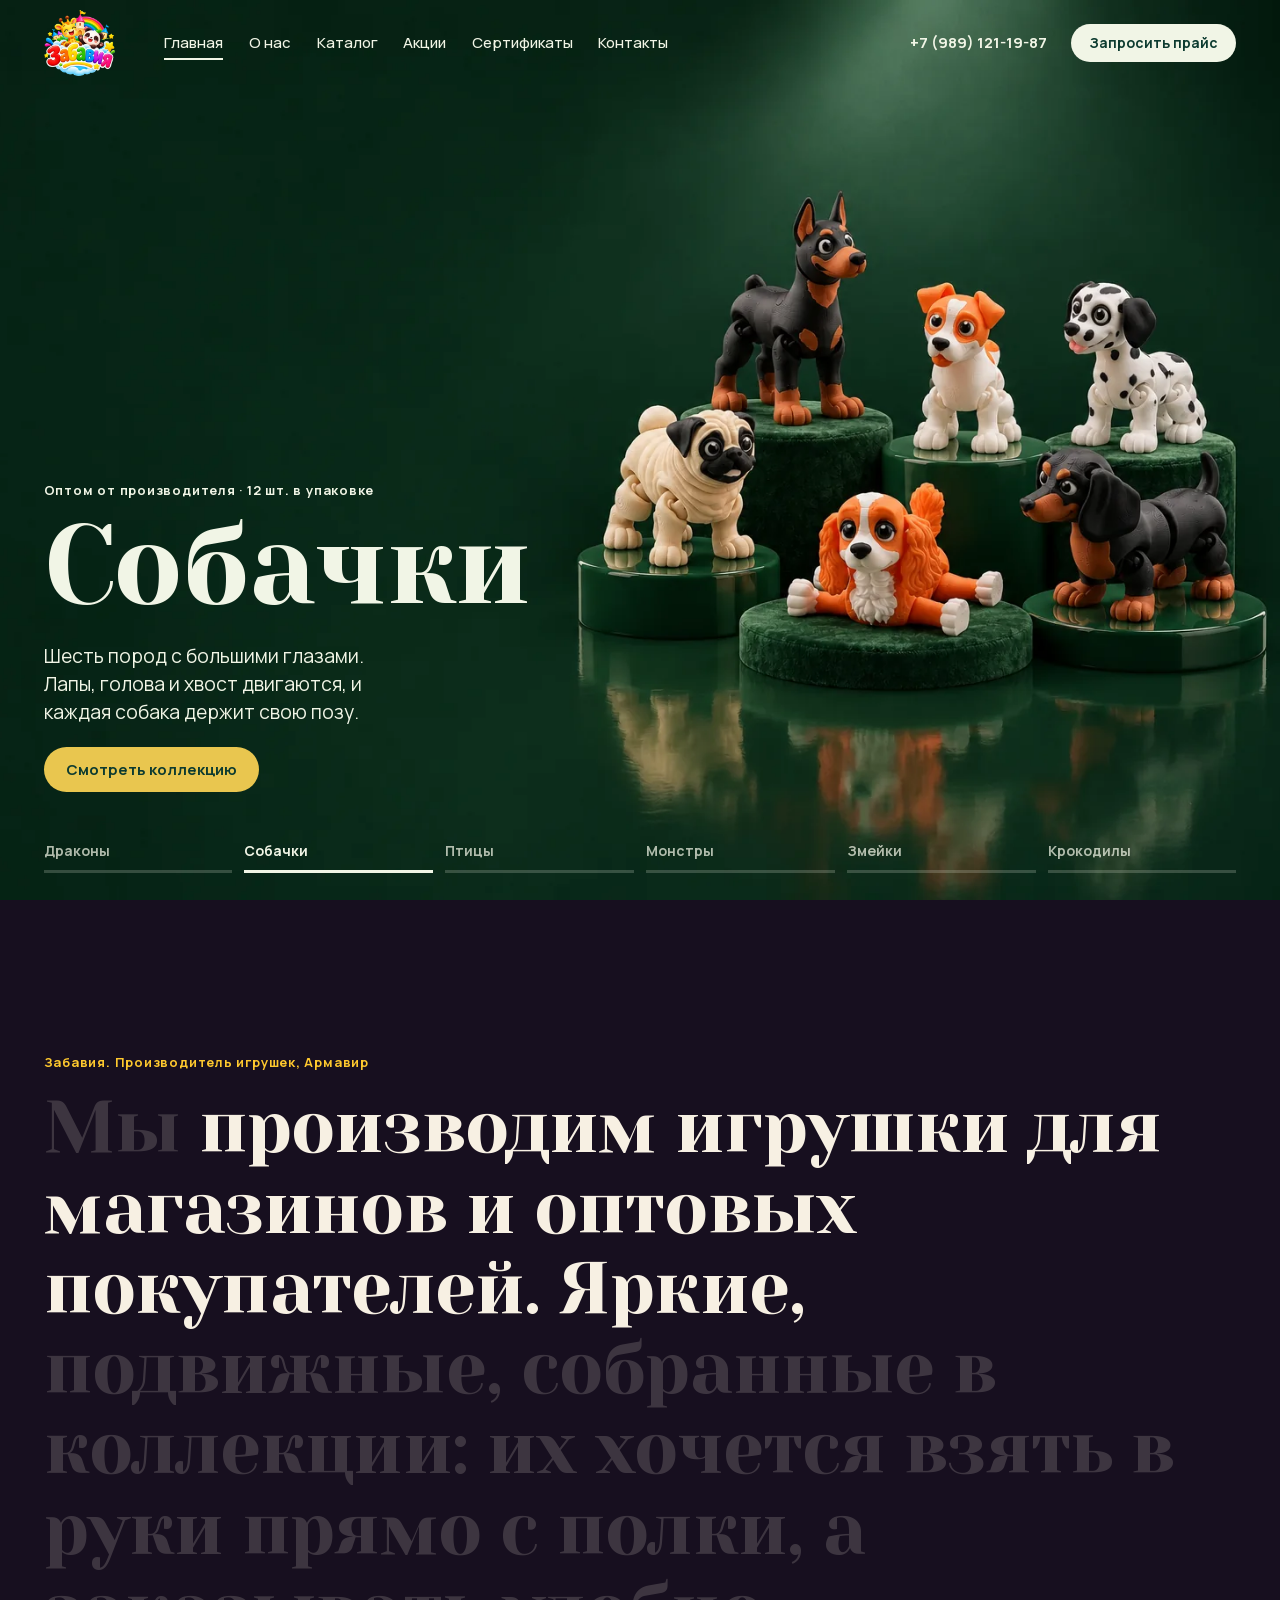
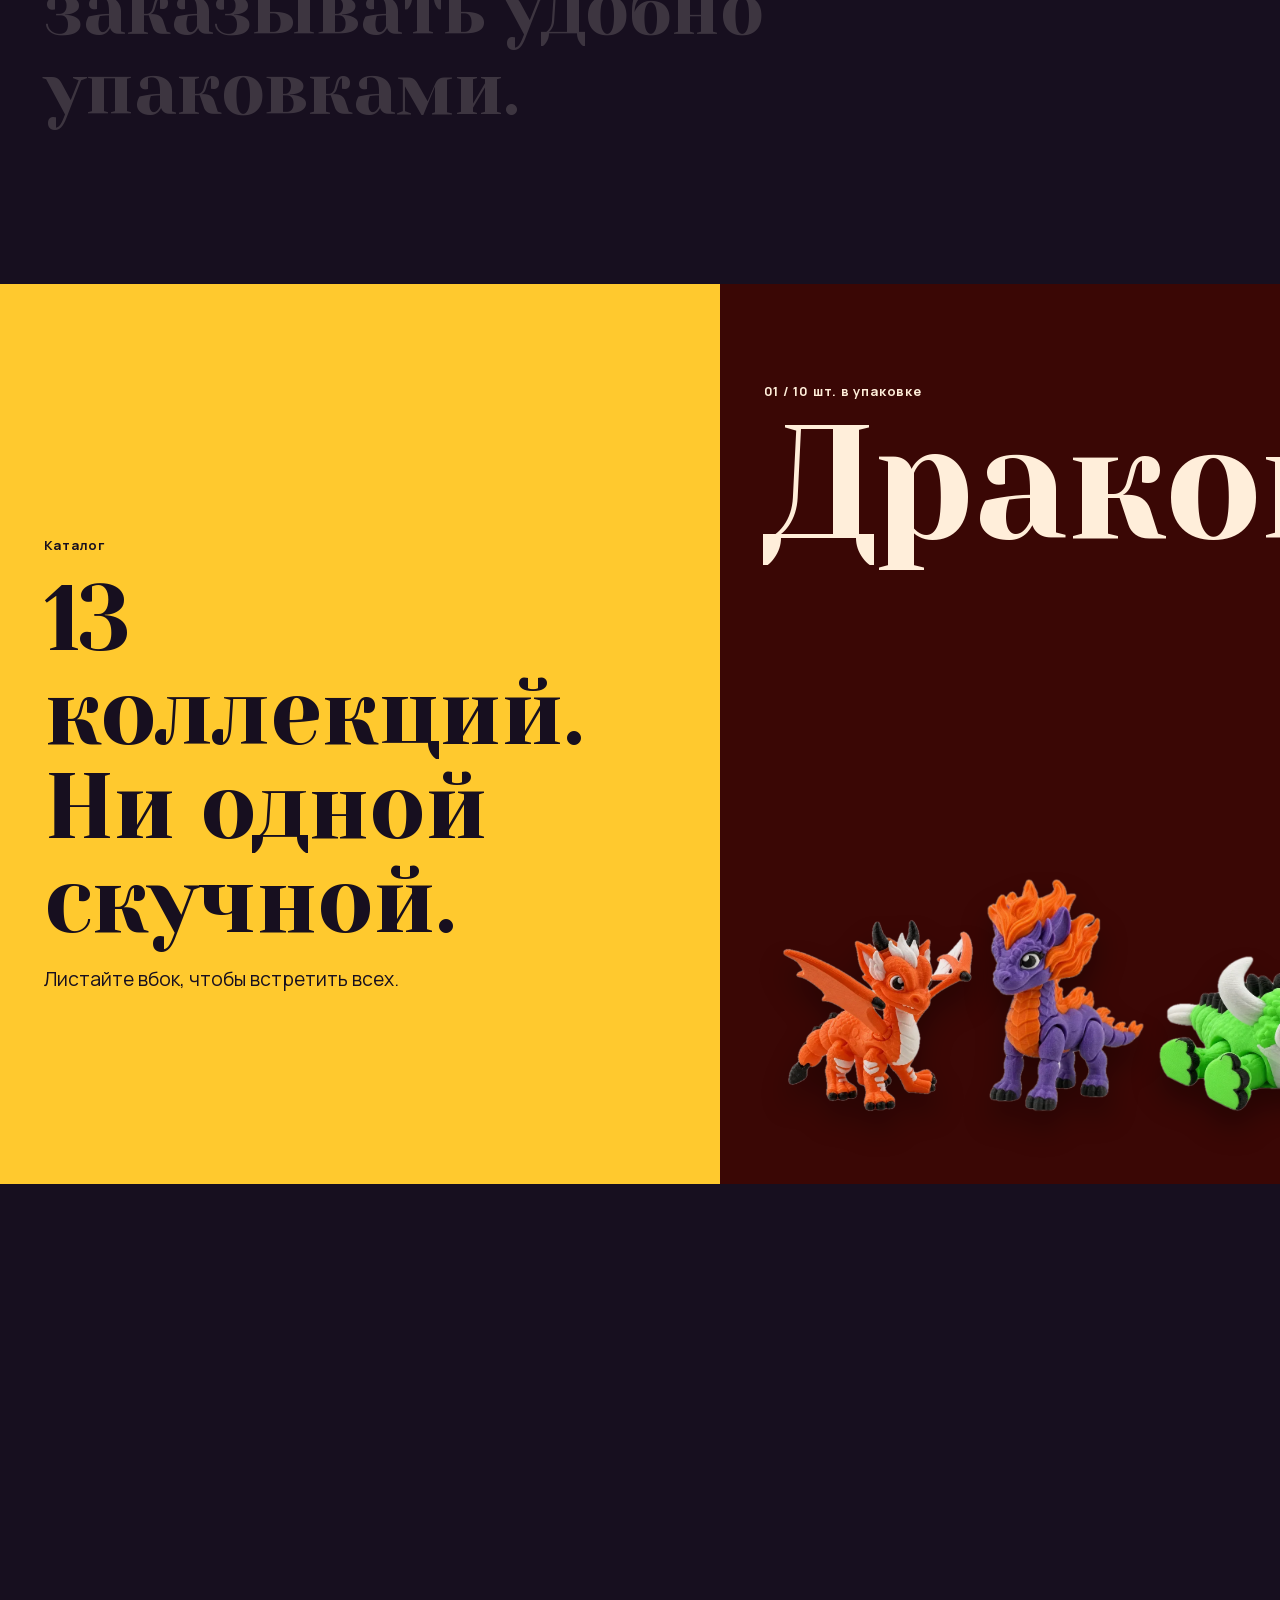
==== index.html @ e10f5673 "Метка версии только у стилей и скриптов, картинки по постоянным адресам Co-Authored-By: Claude Opus " ====
<!DOCTYPE html>
<html lang="ru">
<head>
<meta charset="utf-8">
<meta name="viewport" content="width=device-width,initial-scale=1">
<meta name="robots" content="noindex,nofollow">
<title>Забавия: подвижные игрушки оптом от производителя</title>
<meta name="description" content="Подвижные игрушки оптом от производителя: драконы, собачки, динозавры, насекомые, ящерицы, животные леса и саванны. Армавир.">
<link rel="icon" href="assets/img/logo-s.webp?v=2611081247" type="image/webp">
<link rel="stylesheet" href="assets/fonts/fonts.css?v=2611081247">
<link rel="stylesheet" href="assets/site.css?v=2611081247">
</head>
<body class="is-home">
<header class="top" id="top"><div class="wrap top-in"><a class="brand" href="index.html" aria-label="Забавия, на главную"><img src="assets/img/logo-s.webp?v=2611081247" alt="Забавия" width="120" height="104"></a>
<nav class="nav" aria-label="Основное меню"><a href="index.html" aria-current="page">Главная</a><a href="o-nas.html">О нас</a><a href="katalog.html">Каталог</a><a href="akcii.html">Акции</a><a href="sertifikaty.html">Сертификаты</a><a href="kontakty.html">Контакты</a></nav>
<a class="tel" href="tel:+79891211987">+7 (989) 121-19-87</a><a class="pill" href="kontakty.html">Запросить прайс</a>
<button class="burger" id="burger" aria-label="Открыть меню" aria-expanded="false"><i></i><i></i></button></div></header>
<div class="menu" id="menu"><nav aria-label="Меню для телефона"><a href="index.html" aria-current="page">Главная</a><a href="o-nas.html">О нас</a><a href="katalog.html">Каталог</a><a href="akcii.html">Акции</a><a href="sertifikaty.html">Сертификаты</a><a href="kontakty.html">Контакты</a></nav><a class="tel2" href="tel:+79891211987">+7 (989) 121-19-87</a></div>
<main><section class="hero" id="hero" aria-label="Коллекции"><article class="slide on" data-i="0" data-fg="#ffeeda" data-bg="#3a0705" style="--bg:#3a0705;--fg:#ffeeda;--ac:#ff9a4d">
<picture><source media="(max-width:760px),(max-aspect-ratio:1/1)" srcset="assets/img/scenes/dragons-t.webp?v=2611081247"><img src="assets/img/scenes/dragons-w.webp?v=2611081247" alt="Коллекция Драконы" fetchpriority="high"></picture>
<div class="slide-tx"><p class="kick">Оптом от производителя · 10 шт. в упаковке</p><h1 class="d ttl"><span>Драконы</span></h1><p class="lead">Крылатые герои с подвижными лапами, шеей и хвостом. Пять характеров в одной коллекции.</p><a class="pill solid" href="katalog.html#dragons">Смотреть коллекцию</a></div></article><article class="slide" data-i="1" data-fg="#f1f5e6" data-bg="#0d3b30" style="--bg:#0d3b30;--fg:#f1f5e6;--ac:#e9c64f">
<picture><source media="(max-width:760px),(max-aspect-ratio:1/1)" data-srcset="assets/img/scenes/dogs-t.webp?v=2611081247"><img data-src="assets/img/scenes/dogs-w.webp?v=2611081247" alt="Коллекция Собачки"></picture>
<div class="slide-tx"><p class="kick">Оптом от производителя · 12 шт. в упаковке</p><h2 class="d ttl"><span>Собачки</span></h2><p class="lead">Шесть пород с большими глазами. Лапы, голова и хвост двигаются, и каждая собака держит свою позу.</p><a class="pill solid" href="katalog.html#dogs">Смотреть коллекцию</a></div></article><article class="slide" data-i="2" data-fg="#2b1410" data-bg="#efb6b4" style="--bg:#efb6b4;--fg:#2b1410;--ac:#8f2c1c">
<picture><source media="(max-width:760px),(max-aspect-ratio:1/1)" data-srcset="assets/img/scenes/birds-t.webp?v=2611081247"><img data-src="assets/img/scenes/birds-w.webp?v=2611081247" alt="Коллекция Птицы"></picture>
<div class="slide-tx"><p class="kick">Оптом от производителя · 10 шт. в упаковке</p><h2 class="d ttl"><span>Птицы</span></h2><p class="lead">Фактурное оперение, подвижные крылья и лапы. Двор, в котором у каждого своё мнение.</p><a class="pill solid" href="katalog.html#birds">Смотреть коллекцию</a></div></article><article class="slide" data-i="3" data-fg="#f4f5ff" data-bg="#1820b8" style="--bg:#1820b8;--fg:#f4f5ff;--ac:#ffd43f">
<picture><source media="(max-width:760px),(max-aspect-ratio:1/1)" data-srcset="assets/img/scenes/monsters-t.webp?v=2611081247"><img data-src="assets/img/scenes/monsters-w.webp?v=2611081247" alt="Коллекция Монстры"></picture>
<div class="slide-tx"><p class="kick">Оптом от производителя · 6 шт. в упаковке</p><h2 class="d ttl"><span>Монстры</span></h2><p class="lead">Руки, ноги и торс в суставах. Пять чемпионов, у которых есть и пресс, и чувство юмора.</p><a class="pill solid" href="katalog.html#monsters">Смотреть коллекцию</a></div></article><article class="slide" data-i="4" data-fg="#28190c" data-bg="#efd6b3" style="--bg:#efd6b3;--fg:#28190c;--ac:#8f4a13">
<picture><source media="(max-width:760px),(max-aspect-ratio:1/1)" data-srcset="assets/img/scenes/snake-t.webp?v=2611081247"><img data-src="assets/img/scenes/snake-w.webp?v=2611081247" alt="Коллекция Змейки"></picture>
<div class="slide-tx"><p class="kick">Оптом от производителя · 10 шт. в упаковке</p><h2 class="d ttl"><span>Змейки</span></h2><p class="lead">Извиваются в руке, каждый сегмент подвижный. Ни одной одинаковой расцветки.</p><a class="pill solid" href="katalog.html#snake">Смотреть коллекцию</a></div></article><article class="slide" data-i="5" data-fg="#e8f8f3" data-bg="#0a3d42" style="--bg:#0a3d42;--fg:#e8f8f3;--ac:#ffb44d">
<picture><source media="(max-width:760px),(max-aspect-ratio:1/1)" data-srcset="assets/img/scenes/croc-t.webp?v=2611081247"><img data-src="assets/img/scenes/croc-w.webp?v=2611081247" alt="Коллекция Крокодилы"></picture>
<div class="slide-tx"><p class="kick">Оптом от производителя · 10 шт. в упаковке</p><h2 class="d ttl long"><span>Крокодилы</span></h2><p class="lead">Тело гнётся волной, лапы двигаются. Семь расцветок, от болотной до радужной.</p><a class="pill solid" href="katalog.html#croc">Смотреть коллекцию</a></div></article><div class="dots" role="group" aria-label="Выбор коллекции"><button data-go="0" class=on><span>Драконы</span><i></i></button><button data-go="1"><span>Собачки</span><i></i></button><button data-go="2"><span>Птицы</span><i></i></button><button data-go="3"><span>Монстры</span><i></i></button><button data-go="4"><span>Змейки</span><i></i></button><button data-go="5"><span>Крокодилы</span><i></i></button></div></section>
<section class="mani"><div class="wrap"><p class="kick">Забавия. Производитель игрушек, Армавир</p><p class="d words" id="words">Мы производим игрушки для магазинов и оптовых покупателей. Яркие, подвижные, собранные в коллекции: их хочется взять в руки прямо с полки, а заказывать удобно упаковками.</p></div></section>
<section class="band" id="band"><div class="track" id="track"><div class="panel intro"><p class="kick">Каталог</p><p class="d">13 коллекций. Ни&nbsp;одной скучной.</p><p class="lead hint">Листайте вбок, чтобы встретить всех.</p></div><a class="panel" href="katalog.html#dragons" style="--bg:#3a0705;--fg:#ffeeda;--ac:#ff9a4d"><p class="kick">01 / 10 шт. в упаковке</p><p class="d pname">Драконы</p><div class="lineup" style="--sum:4.3;--count:5"><img src="assets/img/toys/d-orange.webp?v=2611081247" alt="Огонёк" loading="lazy" decoding="async" style="aspect-ratio:0.997;height:calc(var(--h) * 0.826)"><img src="assets/img/toys/d-purple.webp?v=2611081247" alt="Искра" loading="lazy" decoding="async" style="aspect-ratio:0.68;height:calc(var(--h) * 1.0)"><img src="assets/img/toys/d-green.webp?v=2611081247" alt="Бульк" loading="lazy" decoding="async" style="aspect-ratio:1.504;height:calc(var(--h) * 0.672)"><img src="assets/img/toys/d-yellow.webp?v=2611081247" alt="Лимон" loading="lazy" decoding="async" style="aspect-ratio:1.489;height:calc(var(--h) * 0.676)"><img src="assets/img/toys/d-brown.webp?v=2611081247" alt="Рогач" loading="lazy" decoding="async" style="aspect-ratio:0.892;height:calc(var(--h) * 0.873)"></div><span class="go">Смотреть всех героев →</span></a><a class="panel" href="katalog.html#dogs" style="--bg:#0d3b30;--fg:#f1f5e6;--ac:#e9c64f"><p class="kick">02 / 12 шт. в упаковке</p><p class="d pname">Собачки</p><div class="lineup" style="--sum:4.358;--count:6"><img src="assets/img/toys/pug.webp?v=2611081247" alt="Мопс" loading="lazy" decoding="async" style="aspect-ratio:0.863;height:calc(var(--h) * 0.829)"><img src="assets/img/toys/dachshund.webp?v=2611081247" alt="Такса" loading="lazy" decoding="async" style="aspect-ratio:1.109;height:calc(var(--h) * 0.731)"><img src="assets/img/toys/cavalier.webp?v=2611081247" alt="Спаниель" loading="lazy" decoding="async" style="aspect-ratio:1.271;height:calc(var(--h) * 0.683)"><img src="assets/img/toys/jack.webp?v=2611081247" alt="Джек-рассел" loading="lazy" decoding="async" style="aspect-ratio:0.71;height:calc(var(--h) * 0.914)"><img src="assets/img/toys/doberman.webp?v=2611081247" alt="Доберман" loading="lazy" decoding="async" style="aspect-ratio:0.593;height:calc(var(--h) * 1.0)"><img src="assets/img/toys/dalmatian.webp?v=2611081247" alt="Далматин" loading="lazy" decoding="async" style="aspect-ratio:0.878;height:calc(var(--h) * 0.822)"></div><span class="go">Смотреть всех героев →</span></a><a class="panel" href="katalog.html#birds" style="--bg:#efb6b4;--fg:#2b1410;--ac:#8f2c1c"><p class="kick">03 / 10 шт. в упаковке</p><p class="d pname">Птицы</p><div class="lineup" style="--sum:3.526;--count:5"><img src="assets/img/toys/b-rooster.webp?v=2611081247" alt="Петух" loading="lazy" decoding="async" style="aspect-ratio:0.692;height:calc(var(--h) * 0.956)"><img src="assets/img/toys/b-goose.webp?v=2611081247" alt="Гусь" loading="lazy" decoding="async" style="aspect-ratio:0.632;height:calc(var(--h) * 1.0)"><img src="assets/img/toys/b-sparrow.webp?v=2611081247" alt="Воробей" loading="lazy" decoding="async" style="aspect-ratio:1.091;height:calc(var(--h) * 0.761)"><img src="assets/img/toys/b-mallard.webp?v=2611081247" alt="Селезень" loading="lazy" decoding="async" style="aspect-ratio:0.722;height:calc(var(--h) * 0.936)"><img src="assets/img/toys/b-turkey.webp?v=2611081247" alt="Индюшка" loading="lazy" decoding="async" style="aspect-ratio:0.835;height:calc(var(--h) * 0.87)"></div><span class="go">Смотреть всех героев →</span></a><a class="panel" href="katalog.html#monsters" style="--bg:#1820b8;--fg:#f4f5ff;--ac:#ffd43f"><p class="kick">04 / 6 шт. в упаковке</p><p class="d pname">Монстры</p><div class="lineup" style="--sum:3.682;--count:5"><img src="assets/img/toys/m-shark.webp?v=2611081247" alt="Акула" loading="lazy" decoding="async" style="aspect-ratio:0.77;height:calc(var(--h) * 0.964)"><img src="assets/img/toys/m-bull.webp?v=2611081247" alt="Бык" loading="lazy" decoding="async" style="aspect-ratio:0.778;height:calc(var(--h) * 0.959)"><img src="assets/img/toys/m-wolf.webp?v=2611081247" alt="Волк" loading="lazy" decoding="async" style="aspect-ratio:0.715;height:calc(var(--h) * 1.0)"><img src="assets/img/toys/m-hammer.webp?v=2611081247" alt="Молот" loading="lazy" decoding="async" style="aspect-ratio:0.78;height:calc(var(--h) * 0.957)"><img src="assets/img/toys/m-duck.webp?v=2611081247" alt="Утка" loading="lazy" decoding="async" style="aspect-ratio:0.75;height:calc(var(--h) * 0.976)"></div><span class="go">Смотреть всех героев →</span></a><a class="panel" href="katalog.html#snake" style="--bg:#efd6b3;--fg:#28190c;--ac:#8f4a13"><p class="kick">05 / 10 шт. в упаковке</p><p class="d pname">Змейки</p><div class="lineup" style="--sum:2.763;--count:4"><img src="assets/img/toys/s-pastel.webp?v=2611081247" alt="Радужная" loading="lazy" decoding="async" style="aspect-ratio:0.852;height:calc(var(--h) * 0.85)"><img src="assets/img/toys/s-pink.webp?v=2611081247" alt="Зефирная" loading="lazy" decoding="async" style="aspect-ratio:0.878;height:calc(var(--h) * 0.837)"><img src="assets/img/toys/s-copper.webp?v=2611081247" alt="Медная" loading="lazy" decoding="async" style="aspect-ratio:0.772;height:calc(var(--h) * 0.893)"><img src="assets/img/toys/s-forest.webp?v=2611081247" alt="Лесная" loading="lazy" decoding="async" style="aspect-ratio:0.615;height:calc(var(--h) * 1.0)"></div><span class="go">Смотреть всех героев →</span></a><a class="panel" href="katalog.html#croc" style="--bg:#0a3d42;--fg:#e8f8f3;--ac:#ffb44d"><p class="kick">06 / 10 шт. в упаковке</p><p class="d pname">Крокодилы</p><div class="lineup" style="--sum:4.115;--count:5"><img src="assets/img/toys/c-green.webp?v=2611081247" alt="Болотный" loading="lazy" decoding="async" style="aspect-ratio:0.795;height:calc(var(--h) * 1.0)"><img src="assets/img/toys/c-copper.webp?v=2611081247" alt="Медный" loading="lazy" decoding="async" style="aspect-ratio:0.803;height:calc(var(--h) * 0.995)"><img src="assets/img/toys/c-red.webp?v=2611081247" alt="Алый" loading="lazy" decoding="async" style="aspect-ratio:0.83;height:calc(var(--h) * 0.979)"><img src="assets/img/toys/c-indigo.webp?v=2611081247" alt="Индиго" loading="lazy" decoding="async" style="aspect-ratio:0.975;height:calc(var(--h) * 0.903)"><img src="assets/img/toys/c-yellow.webp?v=2611081247" alt="Лимонный" loading="lazy" decoding="async" style="aspect-ratio:0.863;height:calc(var(--h) * 0.96)"></div><span class="go">Смотреть всех героев →</span></a><a class="panel" href="katalog.html#forest" style="--bg:#24361f;--fg:#f4efe1;--ac:#f0a54a"><p class="kick">07 / 10 шт. в упаковке</p><p class="d pname">Лесные</p><div class="lineup" style="--sum:3.2;--count:5"><img src="assets/img/toys/f-pony.webp?v=2611081247" alt="Пони" loading="lazy" decoding="async" style="aspect-ratio:0.762;height:calc(var(--h) * 0.839)"><img src="assets/img/toys/f-bear.webp?v=2611081247" alt="Медведь" loading="lazy" decoding="async" style="aspect-ratio:0.898;height:calc(var(--h) * 0.773)"><img src="assets/img/toys/f-fox.webp?v=2611081247" alt="Лиса" loading="lazy" decoding="async" style="aspect-ratio:0.961;height:calc(var(--h) * 0.747)"><img src="assets/img/toys/f-moose.webp?v=2611081247" alt="Лось" loading="lazy" decoding="async" style="aspect-ratio:0.536;height:calc(var(--h) * 1.0)"><img src="assets/img/toys/f-wolf.webp?v=2611081247" alt="Волк" loading="lazy" decoding="async" style="aspect-ratio:0.703;height:calc(var(--h) * 0.873)"></div><span class="go">Смотреть всех героев →</span></a><a class="panel" href="katalog.html#insects" style="--bg:#2b2163;--fg:#f4f1ff;--ac:#a6f25a"><p class="kick">08 / 12 шт. в упаковке</p><p class="d pname">Насекомые</p><div class="lineup stag" style="--sum:5.372;--count:6"><div class="lr b sh"><img src="assets/img/toys/i-snail.webp?v=2611081247" alt="Улитка" loading="lazy" decoding="async" style="aspect-ratio:1.372;height:calc(var(--h) * 0.849)"><img src="assets/img/toys/i-caterpillar.webp?v=2611081247" alt="Гусеница" loading="lazy" decoding="async" style="aspect-ratio:2.058;height:calc(var(--h) * 0.693)"><img src="assets/img/toys/i-moth.webp?v=2611081247" alt="Мотылёк" loading="lazy" decoding="async" style="aspect-ratio:1.73;height:calc(var(--h) * 0.756)"></div><div class="lr f sh"><img src="assets/img/toys/i-spider.webp?v=2611081247" alt="Паучок" loading="lazy" decoding="async" style="aspect-ratio:1.85;height:calc(var(--h) * 0.731)"><img src="assets/img/toys/i-wasp.webp?v=2611081247" alt="Оса" loading="lazy" decoding="async" style="aspect-ratio:0.988;height:calc(var(--h) * 1.0)"><img src="assets/img/toys/i-dragonfly.webp?v=2611081247" alt="Стрекоза" loading="lazy" decoding="async" style="aspect-ratio:1.675;height:calc(var(--h) * 0.768)"></div></div><span class="go">Смотреть всех героев →</span></a><a class="panel" href="katalog.html#lizards" style="--bg:#cfe5d6;--fg:#13261c;--ac:#c2441a"><p class="kick">09 / 16 шт. в упаковке</p><p class="d pname">Ящерицы</p><div class="lineup stag" style="--sum:7.053;--count:6"><div class="lr b sh"><img src="assets/img/toys/l-yellow.webp?v=2611081247" alt="Геккон" loading="lazy" decoding="async" style="aspect-ratio:1.984;height:calc(var(--h) * 0.897)"><img src="assets/img/toys/l-horned.webp?v=2611081247" alt="Рогатая ящерица" loading="lazy" decoding="async" style="aspect-ratio:1.596;height:calc(var(--h) * 1.0)"><img src="assets/img/toys/l-red.webp?v=2611081247" alt="Дракончик" loading="lazy" decoding="async" style="aspect-ratio:2.133;height:calc(var(--h) * 0.865)"></div><div class="lr f sh"><img src="assets/img/toys/l-blue.webp?v=2611081247" alt="Агама" loading="lazy" decoding="async" style="aspect-ratio:2.302;height:calc(var(--h) * 0.833)"><img src="assets/img/toys/l-orange.webp?v=2611081247" alt="Огненный геккон" loading="lazy" decoding="async" style="aspect-ratio:1.658;height:calc(var(--h) * 0.981)"><img src="assets/img/toys/l-pink.webp?v=2611081247" alt="Розовый геккон" loading="lazy" decoding="async" style="aspect-ratio:1.808;height:calc(var(--h) * 0.94)"></div></div><span class="go">Смотреть всех героев →</span></a><a class="panel" href="katalog.html#savanna" style="--bg:#e2a65c;--fg:#2a1607;--ac:#7a2a0c"><p class="kick">10 / 10 шт. в упаковке</p><p class="d pname">Саванна</p><div class="lineup" style="--sum:3.11;--count:5"><img src="assets/img/toys/v-ostrich.webp?v=2611081247" alt="Страус" loading="lazy" decoding="async" style="aspect-ratio:0.624;height:calc(var(--h) * 0.86)"><img src="assets/img/toys/v-gazelle.webp?v=2611081247" alt="Антилопа" loading="lazy" decoding="async" style="aspect-ratio:0.747;height:calc(var(--h) * 0.786)"><img src="assets/img/toys/v-giraffe.webp?v=2611081247" alt="Жираф" loading="lazy" decoding="async" style="aspect-ratio:0.461;height:calc(var(--h) * 1.0)"><img src="assets/img/toys/v-rhino.webp?v=2611081247" alt="Носорог" loading="lazy" decoding="async" style="aspect-ratio:1.368;height:calc(var(--h) * 0.581)"><img src="assets/img/toys/v-elephant.webp?v=2611081247" alt="Слониха" loading="lazy" decoding="async" style="aspect-ratio:1.162;height:calc(var(--h) * 0.63)"></div><span class="go">Смотреть всех героев →</span></a><a class="panel" href="katalog.html#skel" style="--bg:#16171d;--fg:#f2ece0;--ac:#e6b84c"><p class="kick">11 / 12 шт. в упаковке</p><p class="d pname">Скелеты</p><div class="lineup stag" style="--sum:5.152;--count:6"><div class="lr b sh"><img src="assets/img/toys/k-trex.webp?v=2611081247" alt="Тираннозавр" loading="lazy" decoding="async" style="aspect-ratio:1.102;height:calc(var(--h) * 0.858)"><img src="assets/img/toys/k-trice.webp?v=2611081247" alt="Трицератопс" loading="lazy" decoding="async" style="aspect-ratio:1.561;height:calc(var(--h) * 0.721)"><img src="assets/img/toys/k-para.webp?v=2611081247" alt="Паразауролоф" loading="lazy" decoding="async" style="aspect-ratio:0.812;height:calc(var(--h) * 1.0)"></div><div class="lr f sh"><img src="assets/img/toys/k-stego.webp?v=2611081247" alt="Стегозавр" loading="lazy" decoding="async" style="aspect-ratio:1.939;height:calc(var(--h) * 0.647)"><img src="assets/img/toys/k-trice2.webp?v=2611081247" alt="Трицератопс" loading="lazy" decoding="async" style="aspect-ratio:1.456;height:calc(var(--h) * 0.747)"><img src="assets/img/toys/k-spino.webp?v=2611081247" alt="Спинозавр" loading="lazy" decoding="async" style="aspect-ratio:2.344;height:calc(var(--h) * 0.589)"></div></div><span class="go">Смотреть всех героев →</span></a><a class="panel" href="katalog.html#dino" style="--bg:#1d4767;--fg:#eef6ff;--ac:#ffb347"><p class="kick">12 / 12 шт. в упаковке</p><p class="d pname">Динозавры</p><div class="lineup" style="--sum:3.93;--count:5"><img src="assets/img/toys/n-para.webp?v=2611081247" alt="Паразавр" loading="lazy" decoding="async" style="aspect-ratio:0.703;height:calc(var(--h) * 0.974)"><img src="assets/img/toys/n-dilo.webp?v=2611081247" alt="Дилофозавр" loading="lazy" decoding="async" style="aspect-ratio:0.667;height:calc(var(--h) * 1.0)"><img src="assets/img/toys/n-spino.webp?v=2611081247" alt="Спинозавр" loading="lazy" decoding="async" style="aspect-ratio:1.054;height:calc(var(--h) * 0.796)"><img src="assets/img/toys/n-stego.webp?v=2611081247" alt="Стегозавр" loading="lazy" decoding="async" style="aspect-ratio:1.076;height:calc(var(--h) * 0.787)"><img src="assets/img/toys/n-ptero.webp?v=2611081247" alt="Птеродактиль" loading="lazy" decoding="async" style="aspect-ratio:1.194;height:calc(var(--h) * 0.747)"></div><span class="go">Смотреть всех героев →</span></a><a class="panel" href="katalog.html#spiders" style="--bg:#ffd23f;--fg:#1e1406;--ac:#c2262b"><p class="kick">13 / 12 шт. в упаковке</p><p class="d pname">Пауки</p><div class="lineup stag" style="--sum:5.318;--count:6"><div class="lr b sh"><img src="assets/img/toys/p-red.webp?v=2611081247" alt="Рубин" loading="lazy" decoding="async" style="aspect-ratio:1.402;height:calc(var(--h) * 0.936)"><img src="assets/img/toys/p-green.webp?v=2611081247" alt="Лайм" loading="lazy" decoding="async" style="aspect-ratio:1.262;height:calc(var(--h) * 0.986)"><img src="assets/img/toys/p-yellow.webp?v=2611081247" alt="Лимон" loading="lazy" decoding="async" style="aspect-ratio:1.353;height:calc(var(--h) * 0.953)"></div><div class="lr f sh"><img src="assets/img/toys/p-blue.webp?v=2611081247" alt="Сапфир" loading="lazy" decoding="async" style="aspect-ratio:1.393;height:calc(var(--h) * 0.939)"><img src="assets/img/toys/p-brown.webp?v=2611081247" alt="Какао" loading="lazy" decoding="async" style="aspect-ratio:1.416;height:calc(var(--h) * 0.931)"><img src="assets/img/toys/p-orange.webp?v=2611081247" alt="Апельсин" loading="lazy" decoding="async" style="aspect-ratio:1.228;height:calc(var(--h) * 1.0)"></div></div><span class="go">Смотреть всех героев →</span></a></div></section>
<section class="roll"><div class="wrap"><h2 class="d rv">Герои для вашей полки</h2></div><div class="marq"><div class="marq-in"><figure><img src="assets/img/toys/pug.webp?v=2611081247" alt="Мопс" loading="lazy"><figcaption>Мопс</figcaption></figure><figure><img src="assets/img/toys/f-fox.webp?v=2611081247" alt="Лиса" loading="lazy"><figcaption>Лиса</figcaption></figure><figure><img src="assets/img/toys/d-orange.webp?v=2611081247" alt="Огонёк" loading="lazy"><figcaption>Огонёк</figcaption></figure><figure><img src="assets/img/toys/v-giraffe.webp?v=2611081247" alt="Жираф" loading="lazy"><figcaption>Жираф</figcaption></figure><figure><img src="assets/img/toys/b-rooster.webp?v=2611081247" alt="Петух" loading="lazy"><figcaption>Петух</figcaption></figure><figure><img src="assets/img/toys/p-red.webp?v=2611081247" alt="Рубин" loading="lazy"><figcaption>Рубин</figcaption></figure><figure><img src="assets/img/toys/m-shark.webp?v=2611081247" alt="Акула" loading="lazy"><figcaption>Акула</figcaption></figure><figure><img src="assets/img/toys/n-ptero.webp?v=2611081247" alt="Птеродактиль" loading="lazy"><figcaption>Птеродактиль</figcaption></figure><figure><img src="assets/img/toys/jack.webp?v=2611081247" alt="Джек-рассел" loading="lazy"><figcaption>Джек-рассел</figcaption></figure><figure><img src="assets/img/toys/i-snail.webp?v=2611081247" alt="Улитка" loading="lazy"><figcaption>Улитка</figcaption></figure><figure><img src="assets/img/toys/b-goose.webp?v=2611081247" alt="Гусь" loading="lazy"><figcaption>Гусь</figcaption></figure><figure><img src="assets/img/toys/l-yellow.webp?v=2611081247" alt="Геккон" loading="lazy"><figcaption>Геккон</figcaption></figure><figure><img src="assets/img/toys/d-green.webp?v=2611081247" alt="Бульк" loading="lazy"><figcaption>Бульк</figcaption></figure><figure><img src="assets/img/toys/f-moose.webp?v=2611081247" alt="Лось" loading="lazy"><figcaption>Лось</figcaption></figure><figure><img src="assets/img/toys/m-duck.webp?v=2611081247" alt="Утка" loading="lazy"><figcaption>Утка</figcaption></figure><figure><img src="assets/img/toys/k-trex.webp?v=2611081247" alt="Тираннозавр" loading="lazy"><figcaption>Тираннозавр</figcaption></figure><figure><img src="assets/img/toys/dachshund.webp?v=2611081247" alt="Такса" loading="lazy"><figcaption>Такса</figcaption></figure><figure><img src="assets/img/toys/v-elephant.webp?v=2611081247" alt="Слониха" loading="lazy"><figcaption>Слониха</figcaption></figure><figure><img src="assets/img/toys/cavalier.webp?v=2611081247" alt="Спаниель" loading="lazy"><figcaption>Спаниель</figcaption></figure><figure><img src="assets/img/toys/i-caterpillar.webp?v=2611081247" alt="Гусеница" loading="lazy"><figcaption>Гусеница</figcaption></figure><figure><img src="assets/img/toys/m-wolf.webp?v=2611081247" alt="Волк" loading="lazy"><figcaption>Волк</figcaption></figure><figure><img src="assets/img/toys/n-dilo.webp?v=2611081247" alt="Дилофозавр" loading="lazy"><figcaption>Дилофозавр</figcaption></figure><figure><img src="assets/img/toys/b-turkey.webp?v=2611081247" alt="Индюшка" loading="lazy"><figcaption>Индюшка</figcaption></figure><figure><img src="assets/img/toys/p-yellow.webp?v=2611081247" alt="Лимон" loading="lazy"><figcaption>Лимон</figcaption></figure><figure><img src="assets/img/toys/pug.webp?v=2611081247" alt="Мопс" loading="lazy"><figcaption>Мопс</figcaption></figure><figure><img src="assets/img/toys/f-fox.webp?v=2611081247" alt="Лиса" loading="lazy"><figcaption>Лиса</figcaption></figure><figure><img src="assets/img/toys/d-orange.webp?v=2611081247" alt="Огонёк" loading="lazy"><figcaption>Огонёк</figcaption></figure><figure><img src="assets/img/toys/v-giraffe.webp?v=2611081247" alt="Жираф" loading="lazy"><figcaption>Жираф</figcaption></figure><figure><img src="assets/img/toys/b-rooster.webp?v=2611081247" alt="Петух" loading="lazy"><figcaption>Петух</figcaption></figure><figure><img src="assets/img/toys/p-red.webp?v=2611081247" alt="Рубин" loading="lazy"><figcaption>Рубин</figcaption></figure><figure><img src="assets/img/toys/m-shark.webp?v=2611081247" alt="Акула" loading="lazy"><figcaption>Акула</figcaption></figure><figure><img src="assets/img/toys/n-ptero.webp?v=2611081247" alt="Птеродактиль" loading="lazy"><figcaption>Птеродактиль</figcaption></figure><figure><img src="assets/img/toys/jack.webp?v=2611081247" alt="Джек-рассел" loading="lazy"><figcaption>Джек-рассел</figcaption></figure><figure><img src="assets/img/toys/i-snail.webp?v=2611081247" alt="Улитка" loading="lazy"><figcaption>Улитка</figcaption></figure><figure><img src="assets/img/toys/b-goose.webp?v=2611081247" alt="Гусь" loading="lazy"><figcaption>Гусь</figcaption></figure><figure><img src="assets/img/toys/l-yellow.webp?v=2611081247" alt="Геккон" loading="lazy"><figcaption>Геккон</figcaption></figure><figure><img src="assets/img/toys/d-green.webp?v=2611081247" alt="Бульк" loading="lazy"><figcaption>Бульк</figcaption></figure><figure><img src="assets/img/toys/f-moose.webp?v=2611081247" alt="Лось" loading="lazy"><figcaption>Лось</figcaption></figure><figure><img src="assets/img/toys/m-duck.webp?v=2611081247" alt="Утка" loading="lazy"><figcaption>Утка</figcaption></figure><figure><img src="assets/img/toys/k-trex.webp?v=2611081247" alt="Тираннозавр" loading="lazy"><figcaption>Тираннозавр</figcaption></figure><figure><img src="assets/img/toys/dachshund.webp?v=2611081247" alt="Такса" loading="lazy"><figcaption>Такса</figcaption></figure><figure><img src="assets/img/toys/v-elephant.webp?v=2611081247" alt="Слониха" loading="lazy"><figcaption>Слониха</figcaption></figure><figure><img src="assets/img/toys/cavalier.webp?v=2611081247" alt="Спаниель" loading="lazy"><figcaption>Спаниель</figcaption></figure><figure><img src="assets/img/toys/i-caterpillar.webp?v=2611081247" alt="Гусеница" loading="lazy"><figcaption>Гусеница</figcaption></figure><figure><img src="assets/img/toys/m-wolf.webp?v=2611081247" alt="Волк" loading="lazy"><figcaption>Волк</figcaption></figure><figure><img src="assets/img/toys/n-dilo.webp?v=2611081247" alt="Дилофозавр" loading="lazy"><figcaption>Дилофозавр</figcaption></figure><figure><img src="assets/img/toys/b-turkey.webp?v=2611081247" alt="Индюшка" loading="lazy"><figcaption>Индюшка</figcaption></figure><figure><img src="assets/img/toys/p-yellow.webp?v=2611081247" alt="Лимон" loading="lazy"><figcaption>Лимон</figcaption></figure></div></div></section>
<section class="why"><div class="wrap"><p class="kick">Оптовым покупателям</p><h2 class="d rv">Работаем напрямую с&nbsp;магазинами</h2><div class="why-g"><div class="rv"><b class="d">От производителя</b><p>Заказ напрямую, без посредников между вами и производством.</p></div><div class="rv"><b class="d">Удобная фасовка</b><p>Коллекции идут в упаковках от 6 до 16 штук.</p></div><div class="rv"><b class="d">Одна поставка</b><p>Игрушки можно заказать вместе со сладостями и снеками нашего производства.</p></div></div>
<h3 class="d order-h rv">Как заказать</h3><ol class="order"><li class="rv"><b class="d">1</b>Запросите прайс и условия поставки.</li><li class="rv"><b class="d">2</b>Выберите коллекции и количество упаковок.</li><li class="rv"><b class="d">3</b>Согласуйте заказ и доставку с менеджером.</li></ol><a class="pill solid rv" href="kontakty.html">Запросить прайс</a></div></section>
<section class="about"><div class="wrap about-g"><div class="pic rv"><img src="assets/img/scenes/dragon-full.webp?v=2611081247" alt="Дракон Огонёк целиком" loading="lazy"></div><div><p class="kick">О производстве</p><h2 class="d rv">Каждый сустав работает</h2><p class="lead rv">Мы сами делаем игрушки от модели до упаковки, поэтому отвечаем за каждую деталь. Начинали со снеков и сладостей на опт, теперь к ним добавились игрушки.</p><div class="nums"><div><b data-n="13">13</b><span>коллекций</span></div><div><b data-n="71">71</b><span>героев и расцветок</span></div><div><b>6–16</b><span>штук в упаковке</span></div></div><a class="pill line" href="o-nas.html">Подробнее о нас</a></div></div></section>
<section class="duo"><a class="duo-a" href="kontakty.html"><img src="assets/img/scenes/boxes.webp?v=2611081247" alt="Коробки с игрушками" loading="lazy"><div><p class="kick">Магазинам и оптовикам</p><p class="d">Запросить прайс</p></div></a><a class="duo-b" href="sertifikaty.html"><p class="kick">Документы</p><p class="d">Сертификаты</p><p class="lead">Все документы на продукцию в одном месте.</p></a></section></main>
<footer class="foot"><div class="wrap">
 <div class="foot-big"><p class="d">Давайте познакомим героев с&nbsp;вашими покупателями</p><a class="pill big" href="kontakty.html">Запросить прайс</a></div>
 <div class="foot-grid"><img src="assets/img/logo-s.webp?v=2611081247" alt="Забавия" width="150" height="130" loading="lazy"><nav aria-label="Меню в подвале"><a href="index.html" aria-current="page">Главная</a><a href="o-nas.html">О нас</a><a href="katalog.html">Каталог</a><a href="akcii.html">Акции</a><a href="sertifikaty.html">Сертификаты</a><a href="kontakty.html">Контакты</a></nav><div><a href="tel:+79891211987">+7 (989) 121-19-87</a><br>г. Армавир</div></div>
 <p class="note">Демонстрация дизайна от Ovirra. Сцены и снимки игрушек подготовлены по фото, имена героев условные.</p>
</div></footer>
<script src="assets/js/gsap.min.js?v=2611081247"></script><script src="assets/js/ScrollTrigger.min.js?v=2611081247"></script><script src="assets/js/lenis.min.js?v=2611081247"></script><script src="assets/js/site.js?v=2611081247"></script>
</body></html>
---- assets/fonts/fonts.css ----
@font-face {
  font-family: 'Yeseva One';
  font-style: normal;
  font-weight: 400;
  font-display: swap;
  src: url(737e2e92c5.woff2) format('woff2');
  unicode-range: U+0301, U+0400-045F, U+0490-0491, U+04B0-04B1, U+2116;
}
@font-face {
  font-family: 'Yeseva One';
  font-style: normal;
  font-weight: 400;
  font-display: swap;
  src: url(e26a1e73f1.woff2) format('woff2');
  unicode-range: U+0000-00FF, U+0131, U+0152-0153, U+02BB-02BC, U+02C6, U+02DA, U+02DC, U+0304, U+0308, U+0329, U+2000-206F, U+20AC, U+2122, U+2191, U+2193, U+2212, U+2215, U+FEFF, U+FFFD;
}
@font-face {
  font-family: 'Manrope';
  font-style: normal;
  font-weight: 400;
  font-display: swap;
  src: url(9ae50d302d.woff2) format('woff2');
  unicode-range: U+0301, U+0400-045F, U+0490-0491, U+04B0-04B1, U+2116;
}
@font-face {
  font-family: 'Manrope';
  font-style: normal;
  font-weight: 400;
  font-display: swap;
  src: url(f00cccc40e.woff2) format('woff2');
  unicode-range: U+0000-00FF, U+0131, U+0152-0153, U+02BB-02BC, U+02C6, U+02DA, U+02DC, U+0304, U+0308, U+0329, U+2000-206F, U+20AC, U+2122, U+2191, U+2193, U+2212, U+2215, U+FEFF, U+FFFD;
}
@font-face {
  font-family: 'Manrope';
  font-style: normal;
  font-weight: 500;
  font-display: swap;
  src: url(9ae50d302d.woff2) format('woff2');
  unicode-range: U+0301, U+0400-045F, U+0490-0491, U+04B0-04B1, U+2116;
}
@font-face {
  font-family: 'Manrope';
  font-style: normal;
  font-weight: 500;
  font-display: swap;
  src: url(f00cccc40e.woff2) format('woff2');
  unicode-range: U+0000-00FF, U+0131, U+0152-0153, U+02BB-02BC, U+02C6, U+02DA, U+02DC, U+0304, U+0308, U+0329, U+2000-206F, U+20AC, U+2122, U+2191, U+2193, U+2212, U+2215, U+FEFF, U+FFFD;
}
@font-face {
  font-family: 'Manrope';
  font-style: normal;
  font-weight: 700;
  font-display: swap;
  src: url(9ae50d302d.woff2) format('woff2');
  unicode-range: U+0301, U+0400-045F, U+0490-0491, U+04B0-04B1, U+2116;
}
@font-face {
  font-family: 'Manrope';
  font-style: normal;
  font-weight: 700;
  font-display: swap;
  src: url(f00cccc40e.woff2) format('woff2');
  unicode-range: U+0000-00FF, U+0131, U+0152-0153, U+02BB-02BC, U+02C6, U+02DA, U+02DC, U+0304, U+0308, U+0329, U+2000-206F, U+20AC, U+2122, U+2191, U+2193, U+2212, U+2215, U+FEFF, U+FFFD;
}
@font-face {
  font-family: 'Manrope';
  font-style: normal;
  font-weight: 800;
  font-display: swap;
  src: url(9ae50d302d.woff2) format('woff2');
  unicode-range: U+0301, U+0400-045F, U+0490-0491, U+04B0-04B1, U+2116;
}
@font-face {
  font-family: 'Manrope';
  font-style: normal;
  font-weight: 800;
  font-display: swap;
  src: url(f00cccc40e.woff2) format('woff2');
  unicode-range: U+0000-00FF, U+0131, U+0152-0153, U+02BB-02BC, U+02C6, U+02DA, U+02DC, U+0304, U+0308, U+0329, U+2000-206F, U+20AC, U+2122, U+2191, U+2193, U+2212, U+2215, U+FEFF, U+FFFD;
}
---- assets/site.css ----
/* Забавия. Идея: дом дизайнерских игрушек. Тёмный баклажан и крем как рама, каждая коллекция приносит свой цвет. */
:root{--ink:#170f1f;--ink2:#241a2e;--cream:#f7f0e3;--sun:#ffc92e;--hot:#ff5a36;--line:rgba(247,240,227,.2);
 --d:'Yeseva One',Georgia,serif;--b:'Manrope',system-ui,sans-serif;--hfg:#fff}
*{box-sizing:border-box;margin:0}
html{background:var(--ink)}
body{font:400 17px/1.55 var(--b);color:var(--cream);background:var(--ink);overflow-x:clip;-webkit-font-smoothing:antialiased}
img{display:block;max-width:100%;height:auto}
a{color:inherit}
button{font:inherit;color:inherit;background:none;border:0;cursor:pointer;padding:0}
:focus-visible{outline:3px solid var(--sun);outline-offset:3px;border-radius:3px}
.d{font-family:var(--d);font-weight:400;letter-spacing:-.012em;line-height:1.02}
.wrap{max-width:1360px;margin:auto;padding:0 clamp(18px,3.4vw,48px)}
.kick{font:700 13px/1.3 var(--b);letter-spacing:.06em;color:var(--ac,var(--sun))}
.lead{font-size:clamp(17px,1.5vw,21px);line-height:1.45;max-width:46ch}
.pill{display:inline-block;font:700 15px/1 var(--b);padding:15px 22px;border-radius:40px;text-decoration:none;white-space:nowrap;transition:transform .25s cubic-bezier(.2,1.5,.4,1),background .2s,color .2s}
.pill:hover{transform:translateY(-2px) scale(1.02)}
.pill.solid{background:var(--ac,var(--sun));color:var(--bg,var(--ink))}
.pill.line{border:1.5px solid currentColor}
.pill.big{background:var(--ink);color:var(--sun);font-size:clamp(17px,1.5vw,20px);padding:20px 30px}

/* шапка */
.top{position:fixed;left:0;right:0;top:0;z-index:50;color:var(--hfg);transition:background .3s,color .4s}
.top-in{display:flex;align-items:center;gap:24px;padding-top:10px;padding-bottom:10px;transition:padding .3s}
.top.solid{background:rgba(23,15,31,.93);color:var(--cream);backdrop-filter:blur(10px)}
.top.solid .top-in{padding-top:5px;padding-bottom:5px}
.brand img{width:auto;height:66px;transition:height .3s}
.top.solid .brand img{height:50px}
.nav{display:flex;gap:clamp(14px,2vw,28px);margin-left:clamp(10px,2vw,36px);font-weight:500;font-size:15px}
.nav a{text-decoration:none;position:relative;padding:5px 0}
.nav a::after{content:"";position:absolute;left:0;right:100%;bottom:0;height:2px;background:currentColor;transition:right .28s}
.nav a:hover::after,.nav a[aria-current]::after{right:0}
.tel{margin-left:auto;font-weight:700;font-size:15px;text-decoration:none;white-space:nowrap}
.top-in .pill{background:var(--hfg);color:var(--hbg,var(--ink));padding:12px 18px;font-size:14px}
.top.solid .top-in .pill{background:var(--sun);color:var(--ink)}
.burger{display:none;width:44px;height:44px;margin-left:auto;position:relative}
.burger i{position:absolute;left:9px;right:9px;height:2.5px;background:currentColor;transition:.25s}
.burger i:first-child{top:16px}.burger i:last-child{top:26px}
.burger[aria-expanded=true] i:first-child{top:21px;transform:rotate(45deg)}
.burger[aria-expanded=true] i:last-child{top:21px;transform:rotate(-45deg)}
.menu{position:fixed;inset:0;z-index:45;background:var(--ink);display:flex;flex-direction:column;justify-content:center;gap:20px;padding:86px 22px 26px;transform:translateY(-102%);visibility:hidden;transition:transform .42s cubic-bezier(.7,0,.2,1),visibility .42s}
.menu.on{transform:none;visibility:visible}
.menu nav{display:grid;gap:4px}
.menu nav a{font:400 clamp(38px,11vw,60px)/1.12 var(--d);text-decoration:none}
.menu nav a[aria-current]{color:var(--sun)}
.tel2{font-weight:700;font-size:19px;margin-top:10px;text-decoration:none;color:var(--sun)}
@media(max-width:1120px){.nav,.tel,.top-in>.pill{display:none}.burger{display:block}.brand img{height:56px}}

/* главный слайдер */
.hero{position:relative;height:100vh;height:100svh;min-height:600px;overflow:hidden;background:var(--ink)}
.slide{position:absolute;inset:0;visibility:hidden;background:var(--bg);color:var(--fg)}
.slide.on{visibility:visible;z-index:2}
.slide.next{visibility:visible;z-index:3}
.slide picture,.slide>picture img{position:absolute;inset:0;width:100%;height:100%}
.slide picture img{object-fit:cover;object-position:50% 58%}
.slide-tx{position:absolute;left:max(clamp(18px,3.4vw,48px),calc(50% - 680px + clamp(18px,3.4vw,48px)));bottom:clamp(88px,12vh,130px);max-width:min(47vw,720px);z-index:2}
.ttl{font-size:clamp(70px,8.8vw,158px);overflow:hidden;line-height:1.08;margin:6px 0 12px;padding-bottom:.04em}
.ttl span{display:block}
@media(min-width:761px){.ttl.long{font-size:clamp(60px,7vw,124px)}}
.slide-tx .lead{margin-bottom:20px;max-width:34ch}
.slide-tx .kick{color:var(--fg)}
.dots{position:absolute;left:max(clamp(18px,3.4vw,48px),calc(50% - 680px + clamp(18px,3.4vw,48px)));right:max(clamp(18px,3.4vw,48px),calc(50% - 680px + clamp(18px,3.4vw,48px)));bottom:clamp(18px,3vh,30px);z-index:5;display:grid;grid-template-columns:repeat(6,1fr);gap:12px;color:var(--hfg)}
.dots button{text-align:left;font-weight:700;font-size:14px;opacity:.72;transition:opacity .2s;min-width:0}
.dots button.on,.dots button:hover{opacity:1}
.dots i{display:block;height:3px;margin-top:8px;background:color-mix(in srgb,currentColor 28%,transparent);position:relative;overflow:hidden}
.dots i::after{content:"";position:absolute;inset:0;background:currentColor;transform:scaleX(0);transform-origin:left}
.dots button.on i::after{animation:prog 6.5s linear forwards}
@keyframes prog{to{transform:none}}
/* на очень широком экране сцена не растягивается: игрушки целиком, края уходят в цвет коллекции */
@media(min-aspect-ratio:8/5){.slide picture{left:max(0px,calc(50% - 560px));right:0;width:auto;max-width:160vh;-webkit-mask-image:linear-gradient(90deg,transparent,#000 9%,#000 91%,transparent);mask-image:linear-gradient(90deg,transparent,#000 9%,#000 91%,transparent)}.slide picture img{object-position:50% 50%}}
@media(max-width:760px),(max-aspect-ratio:1/1){
 .slide picture img{position:absolute;inset:auto 0 0 0;width:100%;height:auto;object-fit:contain;-webkit-mask-image:linear-gradient(transparent,#000 16%);mask-image:linear-gradient(transparent,#000 16%)}
 .slide-tx{left:max(clamp(18px,3.4vw,48px),calc(50% - 680px + clamp(18px,3.4vw,48px)));right:max(clamp(18px,3.4vw,48px),calc(50% - 680px + clamp(18px,3.4vw,48px)));top:96px;bottom:auto;max-width:none}
 .ttl{font-size:min(17.2vw,120px);margin:4px 0 8px}
 .dots{grid-template-columns:repeat(6,1fr);gap:6px}
}
@media(max-width:760px){.slide-tx .lead{display:none}.dots span{display:none}}

/* манифест */
.mani{padding:clamp(70px,12vw,170px) 0;background:var(--ink)}
.mani.short{padding:clamp(60px,9vw,120px) 0}
.words{font-size:clamp(36px,5.7vw,92px);line-height:1.1;margin-top:18px}
.words span{transition:none}

/* горизонтальная лента */
.band{background:var(--ink);overflow:hidden}
.track{display:flex;width:max-content}
.panel{flex:none;width:min(92vw,1320px);height:100vh;height:100svh;min-height:620px;background:var(--bg);color:var(--fg);padding:clamp(84px,11vh,110px) clamp(22px,3.4vw,52px) clamp(22px,4vh,40px);display:flex;flex-direction:column;position:relative;overflow:hidden;text-decoration:none}
.panel .kick{color:var(--fg)}
.pname{font-size:clamp(70px,12.5vw,190px);line-height:1;margin-top:4px}
.panel:has(.stag) .pname{font-size:clamp(64px,min(9vw,15vh),150px);line-height:.95}
.lineup{flex:1;min-height:0;display:flex;align-items:flex-end;justify-content:center;gap:clamp(6px,1vw,16px);--h:min(44vh,calc((min(92vw,1320px) - 110px - (var(--count) - 1) * 16px) / var(--sum)))}
.lineup.stag{container-type:size;--h:min(calc(100cqh / 1.74),calc(100cqw / var(--sum)));flex-direction:column;align-items:center;justify-content:flex-end;gap:0}
.lineup .lr{display:flex;align-items:flex-end;justify-content:center;gap:clamp(22px,3.4vw,64px)}
.lineup .lr.f{margin-top:calc(var(--h) * -.28);position:relative;z-index:1}
.lineup .lr.b.sh{transform:translateX(calc(var(--h) * -.28))}
.lineup .lr.f.sh{transform:translateX(calc(var(--h) * .28))}

.lineup img{flex:none;width:auto;transition:transform .5s cubic-bezier(.2,1.7,.4,1);filter:drop-shadow(0 18px 14px rgba(0,0,0,.34))}
.panel:hover .lineup img:nth-child(2n){transform:translateY(-10px)}
.go{font-weight:700;align-self:flex-end;margin-top:10px;position:relative;z-index:2}
.panel.intro{--bg:var(--sun);--fg:var(--ink);width:min(60vw,720px);justify-content:center;gap:18px}
.panel.intro .d{font-size:clamp(54px,7.2vw,118px)}
@media(max-width:760px),(max-aspect-ratio:1/1){
 .track{flex-direction:column;width:100%}
 .panel,.panel.intro{width:100%;height:auto;min-height:0;padding:44px 18px 26px}
 .lineup{flex:none;flex-wrap:wrap;margin:10px 0;gap:8px 6px;--h:27vw}
 .lineup.stag{flex-wrap:nowrap;gap:0;container-type:normal;--h:calc((100vw - 56px) / var(--sum))}
 .lineup .lr{gap:10px}
 .pname{font-size:min(17.2vw,120px)}
 .panel.intro .d{font-size:min(14vw,96px)}
}

/* парад героев */
.roll{background:var(--cream);color:var(--ink);padding:clamp(60px,9vw,120px) 0 clamp(48px,6vw,80px);overflow:hidden}
.roll h2{font-size:clamp(50px,8.6vw,140px)}
.marq{margin-top:clamp(20px,3vw,40px)}
.marq-in{display:flex;gap:clamp(18px,3vw,44px);width:max-content;animation:marq 62s linear infinite;align-items:flex-end}
.marq:hover .marq-in{animation-play-state:paused}
@keyframes marq{to{transform:translateX(-50%)}}
.marq figure{flex:none;margin:0;text-align:center;font-weight:700;font-size:14px}
.marq img{height:clamp(130px,17vw,240px);width:auto;transition:transform .4s cubic-bezier(.2,1.8,.4,1);transform-origin:50% 100%}
.marq figure:hover img{transform:translateY(-12px) rotate(-3deg) scale(1.06)}
.marq figcaption{margin-top:8px}

/* о производстве */
.about{background:var(--ink);padding:clamp(70px,10vw,140px) 0}
.about-g{display:grid;gap:clamp(26px,5vw,76px);align-items:center}
@media(min-width:900px){.about-g{grid-template-columns:1.15fr 1fr}}
.pic{overflow:hidden;border-radius:6px}
.pic img{width:100%;aspect-ratio:3/2;object-fit:cover}
.about h2{font-size:clamp(46px,6.4vw,104px);margin:8px 0 18px}
.nums{display:grid;grid-template-columns:repeat(3,auto);justify-content:space-between;gap:14px;margin:26px 0;padding:18px 0;border-top:1px solid var(--line);border-bottom:1px solid var(--line)}
.nums b{display:block;font:400 clamp(38px,4.4vw,66px)/1 var(--d);color:var(--sun);font-variant-numeric:tabular-nums}
.nums span{font-size:14px}
.duo{display:grid}
@media(min-width:860px){.duo{grid-template-columns:1.5fr 1fr}}
.duo a{text-decoration:none;position:relative;min-height:clamp(300px,36vw,500px);display:flex;align-items:flex-end;padding:clamp(22px,3vw,44px);overflow:hidden}
.duo .d{font-size:clamp(42px,4.5vw,78px);margin-top:6px}.duo-a .d{max-width:6.6em;font-size:clamp(42px,3.7vw,62px)}
.duo-a{background:#efdfc6;color:var(--ink)}
.duo-a img{position:absolute;inset:0;width:100%;height:100%;object-fit:cover;transition:transform .7s}
.duo-a:hover img{transform:scale(1.04)}
.duo-a>div{position:relative}
@media(max-width:860px){.duo a.duo-a{min-height:440px;align-items:flex-start}.duo-a img{object-position:78% 100%}}
.duo-a .kick{color:var(--ink)}
.duo a.duo-b{background:var(--hot);color:var(--ink);flex-direction:column;align-items:flex-start;justify-content:flex-end;gap:8px}
.duo-b .kick{color:var(--ink)}

/* подвал */
.foot{background:var(--sun);color:var(--ink);padding:clamp(50px,7vw,100px) 0 26px}
.foot-big{display:flex;flex-wrap:wrap;gap:22px 40px;align-items:flex-end;justify-content:space-between}
.foot-big .d{font-size:clamp(40px,6.2vw,104px);max-width:15em;flex:1 1 560px}
.foot-grid{display:grid;grid-template-columns:auto 1fr auto;gap:24px;align-items:center;margin-top:clamp(30px,5vw,60px);padding-top:22px;border-top:2px solid var(--ink)}
.foot-grid img{height:92px;width:auto}
.foot-grid nav{display:flex;flex-wrap:wrap;gap:6px 22px;font-weight:700;font-size:15px}
.foot-grid nav a{text-decoration:none}
.foot-grid div{font-size:15px;font-weight:500}
.note{font-size:13px;margin-top:20px}
@media(max-width:760px){.foot-grid{grid-template-columns:1fr}}

/* подстраницы */
.sub{position:relative;padding:clamp(140px,16vw,220px) 0 clamp(46px,6vw,80px);background:var(--ink2);overflow:hidden}
.sub h1{font-size:clamp(60px,11vw,184px);margin:8px 0 18px}
.sub.with-pic{min-height:min(92vh,780px);display:flex;align-items:flex-end}
.sub.with-pic .wrap{position:relative;width:100%;margin:0 auto}
.sub.with-pic h1,.sub.with-pic .lead{text-shadow:0 2px 14px rgba(0,0,0,.65);max-width:min(48vw,720px)}
.sub.with-pic h1{font-size:clamp(52px,6.2vw,104px)}
.sub.with-pic h1{max-width:6.4em}
@media(max-width:760px),(max-aspect-ratio:1/1){.sub-pic::after{background:linear-gradient(180deg,rgba(23,15,31,.2),rgba(23,15,31,.2) 30%,rgba(23,15,31,.92) 66%)}.sub.with-pic h1,.sub.with-pic .lead{max-width:none}.sub.with-pic h1{font-size:min(14.5vw,100px)}.sub-pic img{object-position:72% 50%}}
.sub-pic{position:absolute;inset:0}
/* планшет вертикально: сцена сверху целиком, текст под ней, а не поверх игрушек */
@media(min-width:761px) and (max-aspect-ratio:1/1){.sub.with-pic{min-height:0;padding-top:calc(60vw - 30px)}.sub-pic{bottom:auto;height:60vw}.sub-pic img{object-position:50% 50%!important}.sub-pic::after{background:linear-gradient(180deg,rgba(23,15,31,.25),transparent 35%,transparent 70%,var(--ink2))!important}.sub.with-pic h1,.sub.with-pic .lead{text-shadow:none}}
@media(min-width:1501px){.coll-hero picture{left:calc(50% - 560px)!important}.sub-pic{left:calc(50% - 400px)!important}.sub-pic,.coll-hero picture{right:0!important;width:auto!important;max-width:1500px;-webkit-mask-image:linear-gradient(90deg,transparent,#000 9%,#000 91%,transparent);mask-image:linear-gradient(90deg,transparent,#000 9%,#000 91%,transparent)}.sub.with-pic h1,.sub.with-pic .lead{max-width:600px}}
.sub-pic img{width:100%;height:100%;object-fit:cover}
.sub-pic::after{content:"";position:absolute;inset:0;background:linear-gradient(180deg,rgba(23,15,31,.25),rgba(23,15,31,.1) 40%,rgba(23,15,31,.82))}

/* шаги */
.steps{background:var(--cream);color:var(--ink);padding:clamp(60px,8vw,110px) 0}
.steps .kick{color:var(--ink)}
.step{display:grid;grid-template-columns:auto 1fr;gap:6px clamp(18px,3vw,40px);padding:clamp(22px,3vw,38px) 0;border-top:2px solid var(--ink);align-items:start;margin-top:14px}
.stepn{font-size:clamp(70px,9vw,140px);line-height:.9;color:var(--hot)}
.step h2{font-size:clamp(34px,4.6vw,72px)}
.step p{max-width:46ch;margin-top:8px}
.step img{grid-column:1/3;width:100%;aspect-ratio:21/8;object-fit:cover;margin-top:14px;border-radius:5px}
@media(min-width:900px){.step{grid-template-columns:auto 1fr 1.25fr}.step img{grid-column:3;grid-row:1;margin:0;aspect-ratio:16/8}}
.why{background:var(--ink);padding:clamp(60px,8vw,110px) 0}
.why h2{font-size:clamp(44px,6.4vw,104px);margin-bottom:26px}
.why-g{display:grid;gap:22px}
@media(min-width:800px){.why-g{grid-template-columns:repeat(3,1fr)}}
.why-g>div{border-top:2px solid var(--sun);padding-top:14px}
.why-g b{display:block;font-size:30px;color:var(--sun);margin-bottom:6px}
.why .kick{margin-bottom:8px}
.order-h{font-size:clamp(34px,4vw,62px);margin:clamp(34px,5vw,64px) 0 16px}
.order{list-style:none;padding:0;display:grid;gap:14px;margin-bottom:26px;font-size:18px;line-height:1.35}
@media(min-width:800px){.order{grid-template-columns:repeat(3,1fr);gap:26px}}
.order li{display:flex;gap:14px;align-items:flex-start;border-top:1px solid var(--line);padding-top:14px}
.order b{font-size:48px;line-height:.9;color:var(--hot)}

/* каталог */
.chips{position:sticky;top:60px;z-index:20;background:rgba(23,15,31,.94);backdrop-filter:blur(10px)}
.chips-in{display:flex;gap:8px;overflow-x:auto;padding-top:10px;padding-bottom:10px;scrollbar-width:none}
.chips a{flex:none;text-decoration:none;font-weight:700;font-size:14px;padding:9px 14px;border:1.5px solid var(--line);border-radius:30px}
.chips a:hover{background:var(--sun);color:var(--ink);border-color:var(--sun)}
.coll{background:var(--bg);color:var(--fg);padding:0 0 clamp(56px,8vw,110px);scroll-margin-top:118px}
.coll-hero{position:relative;min-height:min(88vh,800px);display:flex;align-items:flex-end;overflow:hidden;margin-bottom:clamp(18px,3vw,34px)}
.coll-hero picture,.coll-hero picture img{position:absolute;inset:0;width:100%;height:100%}
.coll-hero img{object-fit:cover}
.coll-hero::after{content:"";position:absolute;left:0;right:0;bottom:0;height:18%;background:linear-gradient(transparent,var(--bg))}
.ch-tx{position:relative;z-index:2;width:100%;margin:0 auto;padding-top:60px;padding-bottom:clamp(30px,5vw,60px)}
.ch-tx h2{font-size:clamp(50px,6vw,104px);max-width:min(44vw,600px);margin:6px 0 14px}
.ch-tx h2.long{font-size:clamp(44px,4.6vw,80px)}
.ch-tx .lead{margin:8px 0 18px;max-width:34ch}
@media(max-width:760px),(max-aspect-ratio:1/1){.hint{display:none}.coll-hero{min-height:150vw;align-items:flex-start}.coll-hero::after{height:10%}.ch-tx{padding-top:30px}.ch-tx h2{font-size:min(13.6vw,100px);max-width:none}.ch-tx .lead{display:none}.ch-tx .pill{display:block;width:max-content;margin-top:10px}}
.coll .kick{color:var(--ac)}
.coll-h{display:grid;gap:18px;align-items:end;margin-bottom:clamp(24px,4vw,46px)}
@media(min-width:900px){.coll-h{grid-template-columns:1.5fr 1fr}}
.coll h2,.snacks h2{font-size:clamp(50px,9.4vw,158px);margin-top:4px}
.coll-m p{margin:6px 0 14px;max-width:44ch}
.packb{font-weight:700}
.packb b{font-size:36px;color:var(--ac);margin-right:3px}
.cards{display:grid;grid-template-columns:repeat(2,minmax(0,1fr));gap:clamp(10px,1.4vw,18px)}
@media(min-width:760px){.cards{grid-template-columns:repeat(3,minmax(0,1fr))}}
@media(min-width:1100px){.cards{grid-template-columns:repeat(var(--n),minmax(0,1fr))}}
.card{text-align:left;display:flex;flex-direction:column;padding:12px 14px 14px;border-radius:8px;background:color-mix(in srgb,var(--fg) 9%,transparent);transition:background .2s,transform .3s cubic-bezier(.2,1.4,.4,1);min-width:0}
.card:hover{background:color-mix(in srgb,var(--fg) 17%,transparent);transform:translateY(-4px)}
.fig{display:flex;flex:1;align-items:flex-end;justify-content:center;width:100%;margin-bottom:10px;flex:none;aspect-ratio:5/4}
.card img{height:auto;filter:drop-shadow(0 10px 9px rgba(0,0,0,.28));transition:transform .4s cubic-bezier(.2,1.7,.4,1)}
.card:hover img{transform:scale(1.07) rotate(-2deg)}
.card b{font-size:clamp(19px,1.55vw,26px);line-height:1.08;overflow-wrap:break-word}
@media(min-width:1100px){.cards[style*="--n:6"] .card b{font-size:clamp(17px,1.3vw,22px)}}
.card small{font-size:14px;margin-top:3px}
.more{margin-top:14px;font-size:15px}
.real{margin-top:clamp(30px,5vw,60px);text-align:center}
.real img{margin:auto;width:100%;height:clamp(180px,24vw,340px);object-fit:contain;filter:drop-shadow(0 22px 18px rgba(0,0,0,.3))}
.real .kick{margin-top:12px}
.snacks{background:var(--sun);color:var(--ink);padding:clamp(56px,8vw,110px) 0;--ac:var(--ink);--bg:var(--sun);scroll-margin-top:118px}
.snacks .kick{color:var(--ink)}
.sn-g{display:grid;grid-template-columns:repeat(2,minmax(0,1fr));gap:clamp(22px,3vw,40px) clamp(12px,1.6vw,22px)}
@media(min-width:760px){.sn-g{grid-template-columns:repeat(4,minmax(0,1fr))}}
.sn{background:none;padding-bottom:6px}
.sn img{display:block;width:100%;aspect-ratio:1;object-fit:cover;border-radius:10px;box-shadow:0 18px 34px -18px rgba(60,35,0,.45);transition:transform .7s cubic-bezier(.2,.7,.2,1)}
.sn:hover img{transform:translateY(-4px)}
.sn b{display:block;padding:14px 2px 0;font-size:16.5px;font-weight:700;line-height:1.25}
.sn small{display:block;padding:4px 2px 0;font-size:14px;opacity:.78}
.dlg{border:0;border-radius:12px;padding:0;background:var(--bg,var(--cream));color:var(--fg,var(--ink));width:min(92vw,900px);margin:auto}
.dlg[open]{display:grid}
@media(min-width:760px){.dlg[open]{grid-template-columns:1.1fr 1fr}}
.dlg::backdrop{background:rgba(23,15,31,.76)}
.dlg img{width:100%;height:min(46vh,480px);object-fit:contain;padding:22px;filter:drop-shadow(0 18px 14px rgba(0,0,0,.34))}
.dlg>div{padding:clamp(18px,3vw,36px);align-self:center}
#dn{font-size:clamp(42px,6vw,72px);margin:4px 0 10px}
#dt{font-size:20px;line-height:1.3;margin-bottom:6px}
#dp{margin-bottom:16px;font-weight:700}
.x{position:absolute;right:10px;top:10px;width:44px;height:44px;font-size:30px;line-height:1;z-index:2}

/* акции */
.coupons{background:var(--ink);padding:clamp(40px,6vw,80px) 0 clamp(60px,8vw,110px)}
.coupons .wrap{display:grid;gap:clamp(16px,2vw,26px)}
.coupon{--n:16px;background:var(--bg);color:var(--fg);display:grid;gap:10px;padding:clamp(22px,3.4vw,50px);border-radius:10px;overflow:hidden;align-items:center;-webkit-mask:radial-gradient(circle var(--n) at 0 50%,#0000 98%,#000) left/51% 100% no-repeat,radial-gradient(circle var(--n) at 100% 50%,#0000 98%,#000) right/51% 100% no-repeat}
@media(min-width:800px){.coupon{grid-template-columns:1.1fr 1fr}}
.c-b{font-size:clamp(60px,8.6vw,146px);color:var(--ac);margin-top:4px}
.c-t{font-size:clamp(28px,3.4vw,52px);margin-bottom:10px}
.coupon p:not(.d):not(.kick){margin-bottom:16px;max-width:38ch}
.coupon img{max-height:340px;width:100%;object-fit:contain;filter:drop-shadow(0 18px 14px rgba(0,0,0,.34))}

/* сертификаты */
.docs{background:var(--cream);color:var(--ink);padding:clamp(56px,8vw,110px) 0}
.docs .kick{color:#8f2c1c}
.docs-g{display:grid;grid-template-columns:repeat(2,minmax(0,1fr));gap:clamp(20px,3vw,40px)}
@media(min-width:900px){.docs-g{grid-template-columns:repeat(4,minmax(0,1fr))}}
.sheet{position:relative;aspect-ratio:210/297;background:#fff;box-shadow:0 2px 0 #dcd1bd,6px 8px 0 #e8dcc6,12px 16px 0 #dfd0b5,0 26px 40px rgba(60,40,10,.2);padding:13% 12%;display:flex;flex-direction:column;gap:9%;margin-bottom:26px;transition:transform .45s cubic-bezier(.2,1.5,.4,1)}
.doc:hover .sheet{transform:translateY(-8px) rotate(-1.2deg)}
.sheet i{display:block;height:7px;background:#ece4d4;border-radius:4px}
.sheet i:nth-of-type(2n){width:72%}
.sheet em{margin-top:auto;font-style:normal;font-size:14px;line-height:1.3;color:#6b5f4b}
.seal{position:absolute;right:7%;top:5%;width:27%;height:auto}
.sheet em{font-size:clamp(11.5px,1vw,14px)}
.doc h2{font-size:clamp(25px,2.4vw,33px);margin:4px 0 6px}

/* контакты */
.cont{background:var(--ink2);padding:clamp(120px,14vw,190px) 0 clamp(50px,7vw,100px);overflow:hidden}
.cont-g{display:grid;gap:clamp(30px,5vw,70px)}
@media(min-width:960px){.cont-g{grid-template-columns:1.1fr 1fr}}
.cont h1{font-size:clamp(46px,6.8vw,112px);margin:8px 0 22px}
.bigtel{display:block;font-size:clamp(30px,3.7vw,54px);color:var(--sun);text-decoration:none;margin-bottom:22px}
dl{display:grid;grid-template-columns:auto 1fr;gap:8px 22px;font-size:17px}
dt{font-weight:700}dd{margin:0}
.c-toy{margin-top:18px;width:min(70%,370px);filter:drop-shadow(0 22px 16px rgba(0,0,0,.45))}
.form{background:var(--cream);color:var(--ink);padding:clamp(20px,3vw,40px);border-radius:10px}
.form h2{font-size:clamp(36px,3.8vw,56px);margin-bottom:12px}
.form label:not(.chk){display:block;font-weight:700;font-size:14px;margin-top:12px}
.form input:not([type=checkbox]):not([type=radio]){width:100%;font:inherit;padding:13px;border:1.5px solid var(--ink);background:#fff;border-radius:5px;margin-top:4px}
fieldset{border:0;padding:0;margin-top:14px}
legend{font-weight:700;font-size:14px;margin-bottom:6px}
.chks{display:flex;flex-wrap:wrap;gap:7px}
.chk input{position:absolute;opacity:0}
.chk span{display:block;padding:9px 13px;border:1.5px solid var(--ink);border-radius:30px;font-weight:500;font-size:14px;cursor:pointer}
.chk input:checked+span{background:var(--ink);color:var(--sun)}
.chk input:focus-visible+span{outline:3px solid var(--hot);outline-offset:2px}
.sub-btn{margin-top:18px;background:var(--ink)!important;color:var(--sun)!important;width:100%;text-align:center;padding:17px}
.f-ok{margin-top:12px;font-weight:500;background:#fff;padding:12px;border-radius:5px}

@media(prefers-reduced-motion:reduce){.marq-in{animation:none;flex-wrap:wrap;width:auto;justify-content:center}.dots button.on i::after{animation:none;transform:none}*{transition:none!important}.marq-in figure:nth-child(n+16){display:none}}
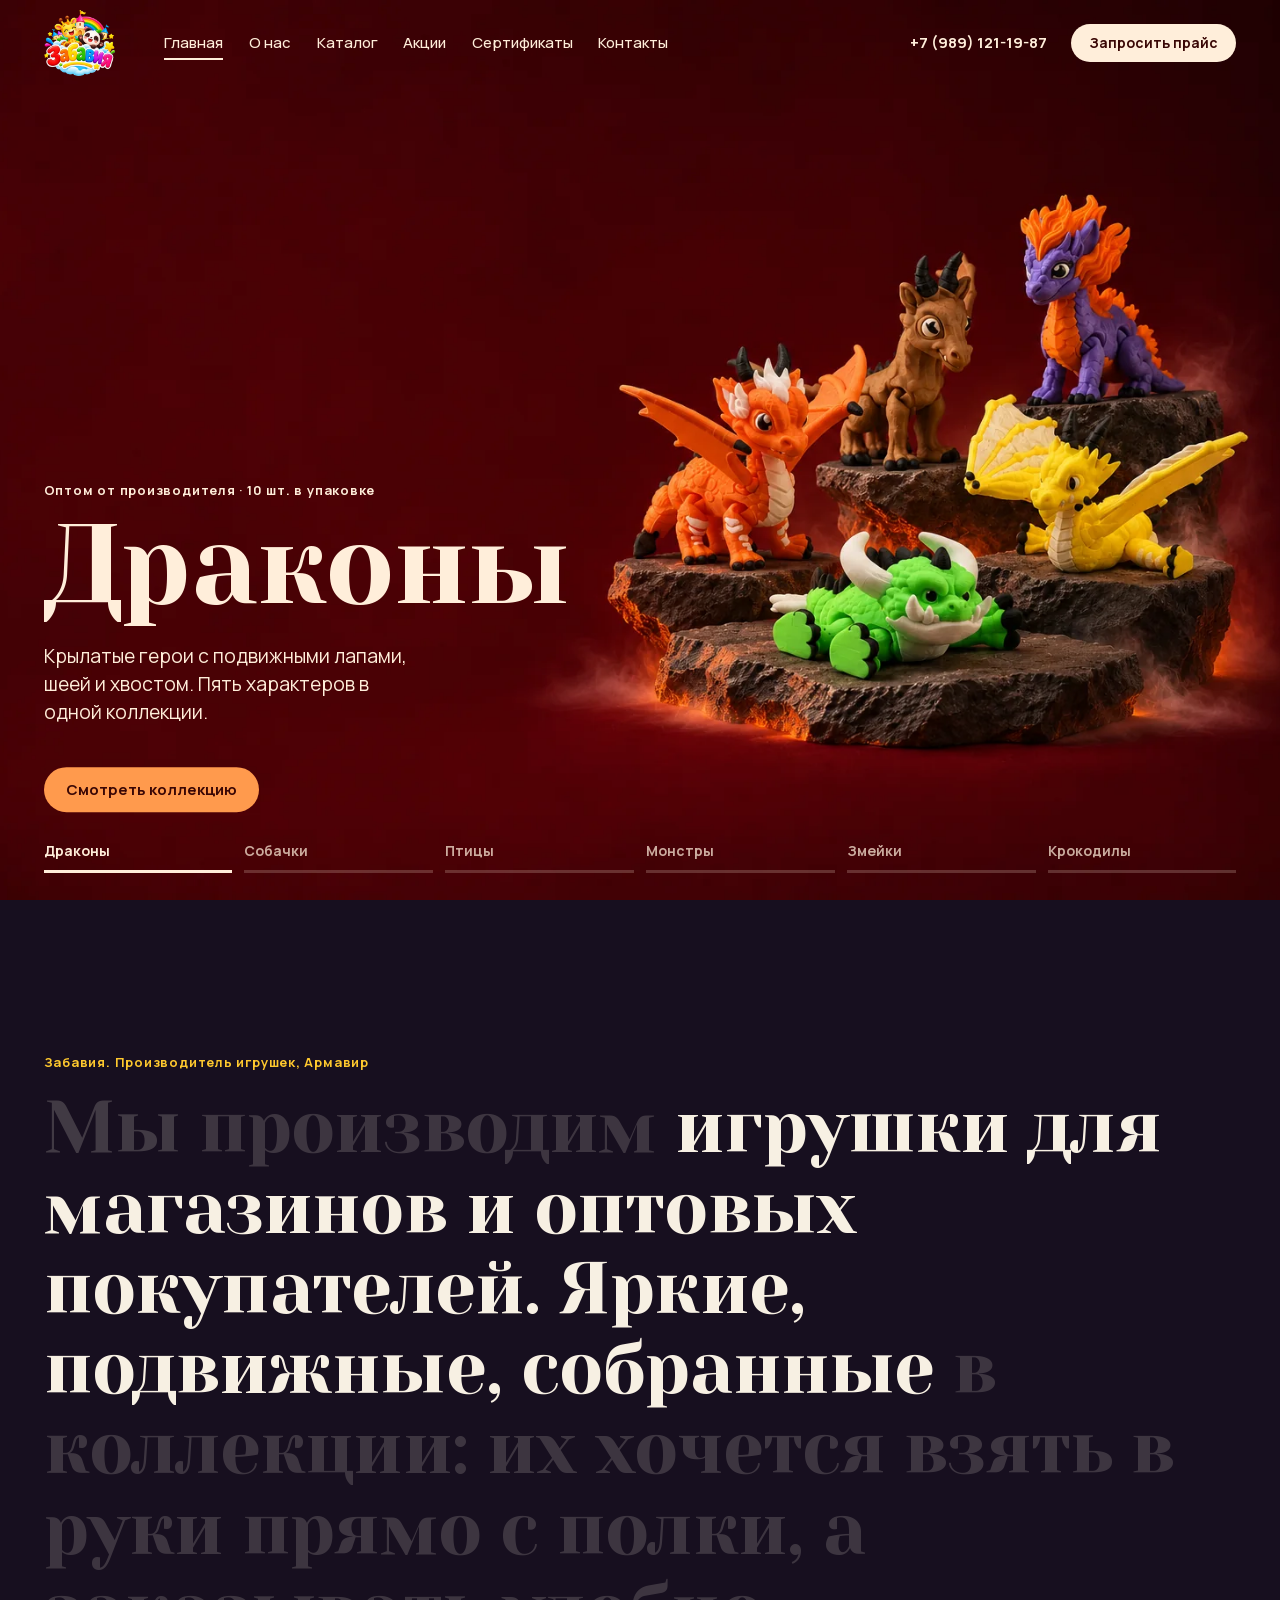
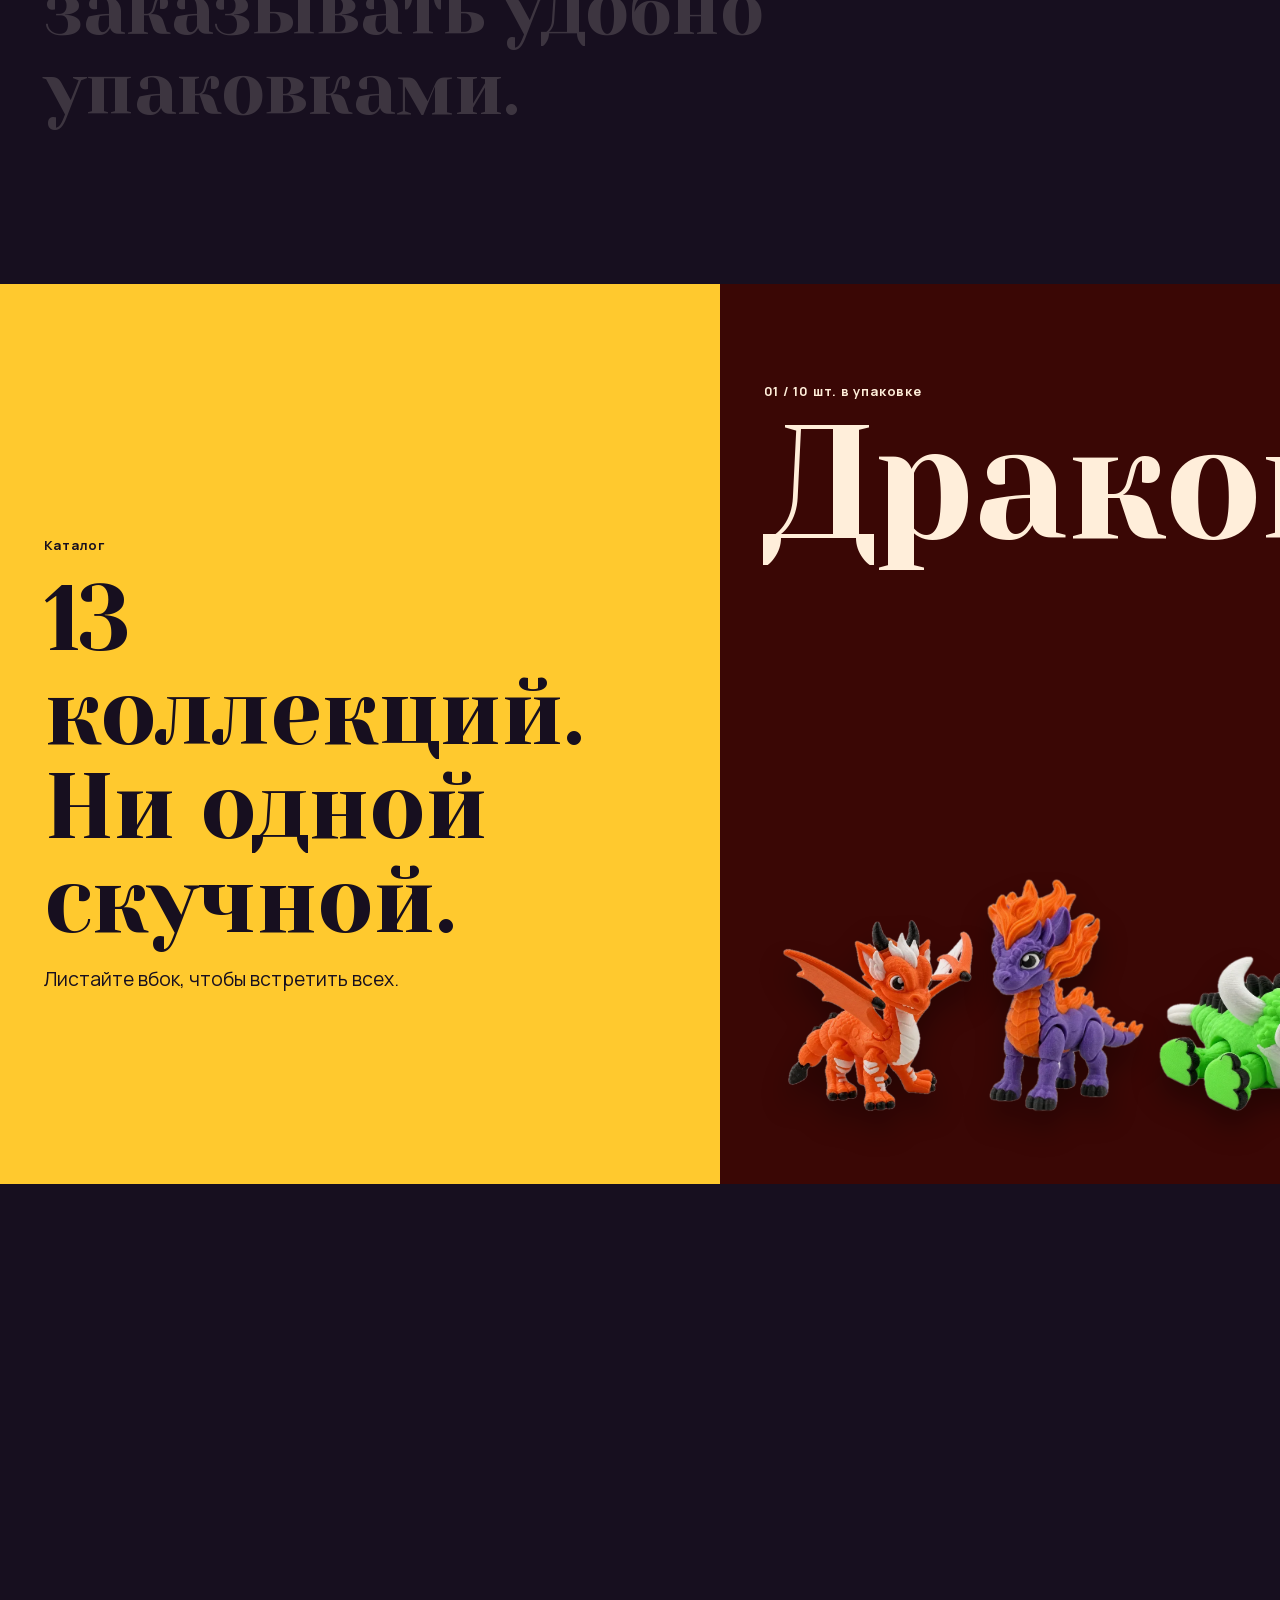
==== commit b941692d: "Картинки снова по постоянным адресам, метка версии только у стилей и скриптов Co-Authored-By: Claude" ====
--- a/index.html
+++ b/index.html
@@ -6,40 +6,40 @@
 <meta name="robots" content="noindex,nofollow">
 <title>Забавия: подвижные игрушки оптом от производителя</title>
 <meta name="description" content="Подвижные игрушки оптом от производителя: драконы, собачки, динозавры, насекомые, ящерицы, животные леса и саванны. Армавир.">
-<link rel="icon" href="assets/img/logo-s.webp?v=2611081247" type="image/webp">
-<link rel="stylesheet" href="assets/fonts/fonts.css?v=2611081247">
-<link rel="stylesheet" href="assets/site.css?v=2611081247">
+<link rel="icon" href="assets/img/logo-s.webp" type="image/webp">
+<link rel="stylesheet" href="assets/fonts/fonts.css?v=2611081256">
+<link rel="stylesheet" href="assets/site.css?v=2611081256">
 </head>
 <body class="is-home">
-<header class="top" id="top"><div class="wrap top-in"><a class="brand" href="index.html" aria-label="Забавия, на главную"><img src="assets/img/logo-s.webp?v=2611081247" alt="Забавия" width="120" height="104"></a>
+<header class="top" id="top"><div class="wrap top-in"><a class="brand" href="index.html" aria-label="Забавия, на главную"><img src="assets/img/logo-s.webp" alt="Забавия" width="120" height="104"></a>
 <nav class="nav" aria-label="Основное меню"><a href="index.html" aria-current="page">Главная</a><a href="o-nas.html">О нас</a><a href="katalog.html">Каталог</a><a href="akcii.html">Акции</a><a href="sertifikaty.html">Сертификаты</a><a href="kontakty.html">Контакты</a></nav>
 <a class="tel" href="tel:+79891211987">+7 (989) 121-19-87</a><a class="pill" href="kontakty.html">Запросить прайс</a>
 <button class="burger" id="burger" aria-label="Открыть меню" aria-expanded="false"><i></i><i></i></button></div></header>
 <div class="menu" id="menu"><nav aria-label="Меню для телефона"><a href="index.html" aria-current="page">Главная</a><a href="o-nas.html">О нас</a><a href="katalog.html">Каталог</a><a href="akcii.html">Акции</a><a href="sertifikaty.html">Сертификаты</a><a href="kontakty.html">Контакты</a></nav><a class="tel2" href="tel:+79891211987">+7 (989) 121-19-87</a></div>
 <main><section class="hero" id="hero" aria-label="Коллекции"><article class="slide on" data-i="0" data-fg="#ffeeda" data-bg="#3a0705" style="--bg:#3a0705;--fg:#ffeeda;--ac:#ff9a4d">
-<picture><source media="(max-width:760px),(max-aspect-ratio:1/1)" srcset="assets/img/scenes/dragons-t.webp?v=2611081247"><img src="assets/img/scenes/dragons-w.webp?v=2611081247" alt="Коллекция Драконы" fetchpriority="high"></picture>
+<picture><source media="(max-width:760px),(max-aspect-ratio:1/1)" srcset="assets/img/scenes/dragons-t.webp"><img src="assets/img/scenes/dragons-w.webp" alt="Коллекция Драконы" fetchpriority="high"></picture>
 <div class="slide-tx"><p class="kick">Оптом от производителя · 10 шт. в упаковке</p><h1 class="d ttl"><span>Драконы</span></h1><p class="lead">Крылатые герои с подвижными лапами, шеей и хвостом. Пять характеров в одной коллекции.</p><a class="pill solid" href="katalog.html#dragons">Смотреть коллекцию</a></div></article><article class="slide" data-i="1" data-fg="#f1f5e6" data-bg="#0d3b30" style="--bg:#0d3b30;--fg:#f1f5e6;--ac:#e9c64f">
-<picture><source media="(max-width:760px),(max-aspect-ratio:1/1)" data-srcset="assets/img/scenes/dogs-t.webp?v=2611081247"><img data-src="assets/img/scenes/dogs-w.webp?v=2611081247" alt="Коллекция Собачки"></picture>
+<picture><source media="(max-width:760px),(max-aspect-ratio:1/1)" data-srcset="assets/img/scenes/dogs-t.webp"><img data-src="assets/img/scenes/dogs-w.webp" alt="Коллекция Собачки"></picture>
 <div class="slide-tx"><p class="kick">Оптом от производителя · 12 шт. в упаковке</p><h2 class="d ttl"><span>Собачки</span></h2><p class="lead">Шесть пород с большими глазами. Лапы, голова и хвост двигаются, и каждая собака держит свою позу.</p><a class="pill solid" href="katalog.html#dogs">Смотреть коллекцию</a></div></article><article class="slide" data-i="2" data-fg="#2b1410" data-bg="#efb6b4" style="--bg:#efb6b4;--fg:#2b1410;--ac:#8f2c1c">
-<picture><source media="(max-width:760px),(max-aspect-ratio:1/1)" data-srcset="assets/img/scenes/birds-t.webp?v=2611081247"><img data-src="assets/img/scenes/birds-w.webp?v=2611081247" alt="Коллекция Птицы"></picture>
+<picture><source media="(max-width:760px),(max-aspect-ratio:1/1)" data-srcset="assets/img/scenes/birds-t.webp"><img data-src="assets/img/scenes/birds-w.webp" alt="Коллекция Птицы"></picture>
 <div class="slide-tx"><p class="kick">Оптом от производителя · 10 шт. в упаковке</p><h2 class="d ttl"><span>Птицы</span></h2><p class="lead">Фактурное оперение, подвижные крылья и лапы. Двор, в котором у каждого своё мнение.</p><a class="pill solid" href="katalog.html#birds">Смотреть коллекцию</a></div></article><article class="slide" data-i="3" data-fg="#f4f5ff" data-bg="#1820b8" style="--bg:#1820b8;--fg:#f4f5ff;--ac:#ffd43f">
-<picture><source media="(max-width:760px),(max-aspect-ratio:1/1)" data-srcset="assets/img/scenes/monsters-t.webp?v=2611081247"><img data-src="assets/img/scenes/monsters-w.webp?v=2611081247" alt="Коллекция Монстры"></picture>
+<picture><source media="(max-width:760px),(max-aspect-ratio:1/1)" data-srcset="assets/img/scenes/monsters-t.webp"><img data-src="assets/img/scenes/monsters-w.webp" alt="Коллекция Монстры"></picture>
 <div class="slide-tx"><p class="kick">Оптом от производителя · 6 шт. в упаковке</p><h2 class="d ttl"><span>Монстры</span></h2><p class="lead">Руки, ноги и торс в суставах. Пять чемпионов, у которых есть и пресс, и чувство юмора.</p><a class="pill solid" href="katalog.html#monsters">Смотреть коллекцию</a></div></article><article class="slide" data-i="4" data-fg="#28190c" data-bg="#efd6b3" style="--bg:#efd6b3;--fg:#28190c;--ac:#8f4a13">
-<picture><source media="(max-width:760px),(max-aspect-ratio:1/1)" data-srcset="assets/img/scenes/snake-t.webp?v=2611081247"><img data-src="assets/img/scenes/snake-w.webp?v=2611081247" alt="Коллекция Змейки"></picture>
+<picture><source media="(max-width:760px),(max-aspect-ratio:1/1)" data-srcset="assets/img/scenes/snake-t.webp"><img data-src="assets/img/scenes/snake-w.webp" alt="Коллекция Змейки"></picture>
 <div class="slide-tx"><p class="kick">Оптом от производителя · 10 шт. в упаковке</p><h2 class="d ttl"><span>Змейки</span></h2><p class="lead">Извиваются в руке, каждый сегмент подвижный. Ни одной одинаковой расцветки.</p><a class="pill solid" href="katalog.html#snake">Смотреть коллекцию</a></div></article><article class="slide" data-i="5" data-fg="#e8f8f3" data-bg="#0a3d42" style="--bg:#0a3d42;--fg:#e8f8f3;--ac:#ffb44d">
-<picture><source media="(max-width:760px),(max-aspect-ratio:1/1)" data-srcset="assets/img/scenes/croc-t.webp?v=2611081247"><img data-src="assets/img/scenes/croc-w.webp?v=2611081247" alt="Коллекция Крокодилы"></picture>
+<picture><source media="(max-width:760px),(max-aspect-ratio:1/1)" data-srcset="assets/img/scenes/croc-t.webp"><img data-src="assets/img/scenes/croc-w.webp" alt="Коллекция Крокодилы"></picture>
 <div class="slide-tx"><p class="kick">Оптом от производителя · 10 шт. в упаковке</p><h2 class="d ttl long"><span>Крокодилы</span></h2><p class="lead">Тело гнётся волной, лапы двигаются. Семь расцветок, от болотной до радужной.</p><a class="pill solid" href="katalog.html#croc">Смотреть коллекцию</a></div></article><div class="dots" role="group" aria-label="Выбор коллекции"><button data-go="0" class=on><span>Драконы</span><i></i></button><button data-go="1"><span>Собачки</span><i></i></button><button data-go="2"><span>Птицы</span><i></i></button><button data-go="3"><span>Монстры</span><i></i></button><button data-go="4"><span>Змейки</span><i></i></button><button data-go="5"><span>Крокодилы</span><i></i></button></div></section>
 <section class="mani"><div class="wrap"><p class="kick">Забавия. Производитель игрушек, Армавир</p><p class="d words" id="words">Мы производим игрушки для магазинов и оптовых покупателей. Яркие, подвижные, собранные в коллекции: их хочется взять в руки прямо с полки, а заказывать удобно упаковками.</p></div></section>
-<section class="band" id="band"><div class="track" id="track"><div class="panel intro"><p class="kick">Каталог</p><p class="d">13 коллекций. Ни&nbsp;одной скучной.</p><p class="lead hint">Листайте вбок, чтобы встретить всех.</p></div><a class="panel" href="katalog.html#dragons" style="--bg:#3a0705;--fg:#ffeeda;--ac:#ff9a4d"><p class="kick">01 / 10 шт. в упаковке</p><p class="d pname">Драконы</p><div class="lineup" style="--sum:4.3;--count:5"><img src="assets/img/toys/d-orange.webp?v=2611081247" alt="Огонёк" loading="lazy" decoding="async" style="aspect-ratio:0.997;height:calc(var(--h) * 0.826)"><img src="assets/img/toys/d-purple.webp?v=2611081247" alt="Искра" loading="lazy" decoding="async" style="aspect-ratio:0.68;height:calc(var(--h) * 1.0)"><img src="assets/img/toys/d-green.webp?v=2611081247" alt="Бульк" loading="lazy" decoding="async" style="aspect-ratio:1.504;height:calc(var(--h) * 0.672)"><img src="assets/img/toys/d-yellow.webp?v=2611081247" alt="Лимон" loading="lazy" decoding="async" style="aspect-ratio:1.489;height:calc(var(--h) * 0.676)"><img src="assets/img/toys/d-brown.webp?v=2611081247" alt="Рогач" loading="lazy" decoding="async" style="aspect-ratio:0.892;height:calc(var(--h) * 0.873)"></div><span class="go">Смотреть всех героев →</span></a><a class="panel" href="katalog.html#dogs" style="--bg:#0d3b30;--fg:#f1f5e6;--ac:#e9c64f"><p class="kick">02 / 12 шт. в упаковке</p><p class="d pname">Собачки</p><div class="lineup" style="--sum:4.358;--count:6"><img src="assets/img/toys/pug.webp?v=2611081247" alt="Мопс" loading="lazy" decoding="async" style="aspect-ratio:0.863;height:calc(var(--h) * 0.829)"><img src="assets/img/toys/dachshund.webp?v=2611081247" alt="Такса" loading="lazy" decoding="async" style="aspect-ratio:1.109;height:calc(var(--h) * 0.731)"><img src="assets/img/toys/cavalier.webp?v=2611081247" alt="Спаниель" loading="lazy" decoding="async" style="aspect-ratio:1.271;height:calc(var(--h) * 0.683)"><img src="assets/img/toys/jack.webp?v=2611081247" alt="Джек-рассел" loading="lazy" decoding="async" style="aspect-ratio:0.71;height:calc(var(--h) * 0.914)"><img src="assets/img/toys/doberman.webp?v=2611081247" alt="Доберман" loading="lazy" decoding="async" style="aspect-ratio:0.593;height:calc(var(--h) * 1.0)"><img src="assets/img/toys/dalmatian.webp?v=2611081247" alt="Далматин" loading="lazy" decoding="async" style="aspect-ratio:0.878;height:calc(var(--h) * 0.822)"></div><span class="go">Смотреть всех героев →</span></a><a class="panel" href="katalog.html#birds" style="--bg:#efb6b4;--fg:#2b1410;--ac:#8f2c1c"><p class="kick">03 / 10 шт. в упаковке</p><p class="d pname">Птицы</p><div class="lineup" style="--sum:3.526;--count:5"><img src="assets/img/toys/b-rooster.webp?v=2611081247" alt="Петух" loading="lazy" decoding="async" style="aspect-ratio:0.692;height:calc(var(--h) * 0.956)"><img src="assets/img/toys/b-goose.webp?v=2611081247" alt="Гусь" loading="lazy" decoding="async" style="aspect-ratio:0.632;height:calc(var(--h) * 1.0)"><img src="assets/img/toys/b-sparrow.webp?v=2611081247" alt="Воробей" loading="lazy" decoding="async" style="aspect-ratio:1.091;height:calc(var(--h) * 0.761)"><img src="assets/img/toys/b-mallard.webp?v=2611081247" alt="Селезень" loading="lazy" decoding="async" style="aspect-ratio:0.722;height:calc(var(--h) * 0.936)"><img src="assets/img/toys/b-turkey.webp?v=2611081247" alt="Индюшка" loading="lazy" decoding="async" style="aspect-ratio:0.835;height:calc(var(--h) * 0.87)"></div><span class="go">Смотреть всех героев →</span></a><a class="panel" href="katalog.html#monsters" style="--bg:#1820b8;--fg:#f4f5ff;--ac:#ffd43f"><p class="kick">04 / 6 шт. в упаковке</p><p class="d pname">Монстры</p><div class="lineup" style="--sum:3.682;--count:5"><img src="assets/img/toys/m-shark.webp?v=2611081247" alt="Акула" loading="lazy" decoding="async" style="aspect-ratio:0.77;height:calc(var(--h) * 0.964)"><img src="assets/img/toys/m-bull.webp?v=2611081247" alt="Бык" loading="lazy" decoding="async" style="aspect-ratio:0.778;height:calc(var(--h) * 0.959)"><img src="assets/img/toys/m-wolf.webp?v=2611081247" alt="Волк" loading="lazy" decoding="async" style="aspect-ratio:0.715;height:calc(var(--h) * 1.0)"><img src="assets/img/toys/m-hammer.webp?v=2611081247" alt="Молот" loading="lazy" decoding="async" style="aspect-ratio:0.78;height:calc(var(--h) * 0.957)"><img src="assets/img/toys/m-duck.webp?v=2611081247" alt="Утка" loading="lazy" decoding="async" style="aspect-ratio:0.75;height:calc(var(--h) * 0.976)"></div><span class="go">Смотреть всех героев →</span></a><a class="panel" href="katalog.html#snake" style="--bg:#efd6b3;--fg:#28190c;--ac:#8f4a13"><p class="kick">05 / 10 шт. в упаковке</p><p class="d pname">Змейки</p><div class="lineup" style="--sum:2.763;--count:4"><img src="assets/img/toys/s-pastel.webp?v=2611081247" alt="Радужная" loading="lazy" decoding="async" style="aspect-ratio:0.852;height:calc(var(--h) * 0.85)"><img src="assets/img/toys/s-pink.webp?v=2611081247" alt="Зефирная" loading="lazy" decoding="async" style="aspect-ratio:0.878;height:calc(var(--h) * 0.837)"><img src="assets/img/toys/s-copper.webp?v=2611081247" alt="Медная" loading="lazy" decoding="async" style="aspect-ratio:0.772;height:calc(var(--h) * 0.893)"><img src="assets/img/toys/s-forest.webp?v=2611081247" alt="Лесная" loading="lazy" decoding="async" style="aspect-ratio:0.615;height:calc(var(--h) * 1.0)"></div><span class="go">Смотреть всех героев →</span></a><a class="panel" href="katalog.html#croc" style="--bg:#0a3d42;--fg:#e8f8f3;--ac:#ffb44d"><p class="kick">06 / 10 шт. в упаковке</p><p class="d pname">Крокодилы</p><div class="lineup" style="--sum:4.115;--count:5"><img src="assets/img/toys/c-green.webp?v=2611081247" alt="Болотный" loading="lazy" decoding="async" style="aspect-ratio:0.795;height:calc(var(--h) * 1.0)"><img src="assets/img/toys/c-copper.webp?v=2611081247" alt="Медный" loading="lazy" decoding="async" style="aspect-ratio:0.803;height:calc(var(--h) * 0.995)"><img src="assets/img/toys/c-red.webp?v=2611081247" alt="Алый" loading="lazy" decoding="async" style="aspect-ratio:0.83;height:calc(var(--h) * 0.979)"><img src="assets/img/toys/c-indigo.webp?v=2611081247" alt="Индиго" loading="lazy" decoding="async" style="aspect-ratio:0.975;height:calc(var(--h) * 0.903)"><img src="assets/img/toys/c-yellow.webp?v=2611081247" alt="Лимонный" loading="lazy" decoding="async" style="aspect-ratio:0.863;height:calc(var(--h) * 0.96)"></div><span class="go">Смотреть всех героев →</span></a><a class="panel" href="katalog.html#forest" style="--bg:#24361f;--fg:#f4efe1;--ac:#f0a54a"><p class="kick">07 / 10 шт. в упаковке</p><p class="d pname">Лесные</p><div class="lineup" style="--sum:3.2;--count:5"><img src="assets/img/toys/f-pony.webp?v=2611081247" alt="Пони" loading="lazy" decoding="async" style="aspect-ratio:0.762;height:calc(var(--h) * 0.839)"><img src="assets/img/toys/f-bear.webp?v=2611081247" alt="Медведь" loading="lazy" decoding="async" style="aspect-ratio:0.898;height:calc(var(--h) * 0.773)"><img src="assets/img/toys/f-fox.webp?v=2611081247" alt="Лиса" loading="lazy" decoding="async" style="aspect-ratio:0.961;height:calc(var(--h) * 0.747)"><img src="assets/img/toys/f-moose.webp?v=2611081247" alt="Лось" loading="lazy" decoding="async" style="aspect-ratio:0.536;height:calc(var(--h) * 1.0)"><img src="assets/img/toys/f-wolf.webp?v=2611081247" alt="Волк" loading="lazy" decoding="async" style="aspect-ratio:0.703;height:calc(var(--h) * 0.873)"></div><span class="go">Смотреть всех героев →</span></a><a class="panel" href="katalog.html#insects" style="--bg:#2b2163;--fg:#f4f1ff;--ac:#a6f25a"><p class="kick">08 / 12 шт. в упаковке</p><p class="d pname">Насекомые</p><div class="lineup stag" style="--sum:5.372;--count:6"><div class="lr b sh"><img src="assets/img/toys/i-snail.webp?v=2611081247" alt="Улитка" loading="lazy" decoding="async" style="aspect-ratio:1.372;height:calc(var(--h) * 0.849)"><img src="assets/img/toys/i-caterpillar.webp?v=2611081247" alt="Гусеница" loading="lazy" decoding="async" style="aspect-ratio:2.058;height:calc(var(--h) * 0.693)"><img src="assets/img/toys/i-moth.webp?v=2611081247" alt="Мотылёк" loading="lazy" decoding="async" style="aspect-ratio:1.73;height:calc(var(--h) * 0.756)"></div><div class="lr f sh"><img src="assets/img/toys/i-spider.webp?v=2611081247" alt="Паучок" loading="lazy" decoding="async" style="aspect-ratio:1.85;height:calc(var(--h) * 0.731)"><img src="assets/img/toys/i-wasp.webp?v=2611081247" alt="Оса" loading="lazy" decoding="async" style="aspect-ratio:0.988;height:calc(var(--h) * 1.0)"><img src="assets/img/toys/i-dragonfly.webp?v=2611081247" alt="Стрекоза" loading="lazy" decoding="async" style="aspect-ratio:1.675;height:calc(var(--h) * 0.768)"></div></div><span class="go">Смотреть всех героев →</span></a><a class="panel" href="katalog.html#lizards" style="--bg:#cfe5d6;--fg:#13261c;--ac:#c2441a"><p class="kick">09 / 16 шт. в упаковке</p><p class="d pname">Ящерицы</p><div class="lineup stag" style="--sum:7.053;--count:6"><div class="lr b sh"><img src="assets/img/toys/l-yellow.webp?v=2611081247" alt="Геккон" loading="lazy" decoding="async" style="aspect-ratio:1.984;height:calc(var(--h) * 0.897)"><img src="assets/img/toys/l-horned.webp?v=2611081247" alt="Рогатая ящерица" loading="lazy" decoding="async" style="aspect-ratio:1.596;height:calc(var(--h) * 1.0)"><img src="assets/img/toys/l-red.webp?v=2611081247" alt="Дракончик" loading="lazy" decoding="async" style="aspect-ratio:2.133;height:calc(var(--h) * 0.865)"></div><div class="lr f sh"><img src="assets/img/toys/l-blue.webp?v=2611081247" alt="Агама" loading="lazy" decoding="async" style="aspect-ratio:2.302;height:calc(var(--h) * 0.833)"><img src="assets/img/toys/l-orange.webp?v=2611081247" alt="Огненный геккон" loading="lazy" decoding="async" style="aspect-ratio:1.658;height:calc(var(--h) * 0.981)"><img src="assets/img/toys/l-pink.webp?v=2611081247" alt="Розовый геккон" loading="lazy" decoding="async" style="aspect-ratio:1.808;height:calc(var(--h) * 0.94)"></div></div><span class="go">Смотреть всех героев →</span></a><a class="panel" href="katalog.html#savanna" style="--bg:#e2a65c;--fg:#2a1607;--ac:#7a2a0c"><p class="kick">10 / 10 шт. в упаковке</p><p class="d pname">Саванна</p><div class="lineup" style="--sum:3.11;--count:5"><img src="assets/img/toys/v-ostrich.webp?v=2611081247" alt="Страус" loading="lazy" decoding="async" style="aspect-ratio:0.624;height:calc(var(--h) * 0.86)"><img src="assets/img/toys/v-gazelle.webp?v=2611081247" alt="Антилопа" loading="lazy" decoding="async" style="aspect-ratio:0.747;height:calc(var(--h) * 0.786)"><img src="assets/img/toys/v-giraffe.webp?v=2611081247" alt="Жираф" loading="lazy" decoding="async" style="aspect-ratio:0.461;height:calc(var(--h) * 1.0)"><img src="assets/img/toys/v-rhino.webp?v=2611081247" alt="Носорог" loading="lazy" decoding="async" style="aspect-ratio:1.368;height:calc(var(--h) * 0.581)"><img src="assets/img/toys/v-elephant.webp?v=2611081247" alt="Слониха" loading="lazy" decoding="async" style="aspect-ratio:1.162;height:calc(var(--h) * 0.63)"></div><span class="go">Смотреть всех героев →</span></a><a class="panel" href="katalog.html#skel" style="--bg:#16171d;--fg:#f2ece0;--ac:#e6b84c"><p class="kick">11 / 12 шт. в упаковке</p><p class="d pname">Скелеты</p><div class="lineup stag" style="--sum:5.152;--count:6"><div class="lr b sh"><img src="assets/img/toys/k-trex.webp?v=2611081247" alt="Тираннозавр" loading="lazy" decoding="async" style="aspect-ratio:1.102;height:calc(var(--h) * 0.858)"><img src="assets/img/toys/k-trice.webp?v=2611081247" alt="Трицератопс" loading="lazy" decoding="async" style="aspect-ratio:1.561;height:calc(var(--h) * 0.721)"><img src="assets/img/toys/k-para.webp?v=2611081247" alt="Паразауролоф" loading="lazy" decoding="async" style="aspect-ratio:0.812;height:calc(var(--h) * 1.0)"></div><div class="lr f sh"><img src="assets/img/toys/k-stego.webp?v=2611081247" alt="Стегозавр" loading="lazy" decoding="async" style="aspect-ratio:1.939;height:calc(var(--h) * 0.647)"><img src="assets/img/toys/k-trice2.webp?v=2611081247" alt="Трицератопс" loading="lazy" decoding="async" style="aspect-ratio:1.456;height:calc(var(--h) * 0.747)"><img src="assets/img/toys/k-spino.webp?v=2611081247" alt="Спинозавр" loading="lazy" decoding="async" style="aspect-ratio:2.344;height:calc(var(--h) * 0.589)"></div></div><span class="go">Смотреть всех героев →</span></a><a class="panel" href="katalog.html#dino" style="--bg:#1d4767;--fg:#eef6ff;--ac:#ffb347"><p class="kick">12 / 12 шт. в упаковке</p><p class="d pname">Динозавры</p><div class="lineup" style="--sum:3.93;--count:5"><img src="assets/img/toys/n-para.webp?v=2611081247" alt="Паразавр" loading="lazy" decoding="async" style="aspect-ratio:0.703;height:calc(var(--h) * 0.974)"><img src="assets/img/toys/n-dilo.webp?v=2611081247" alt="Дилофозавр" loading="lazy" decoding="async" style="aspect-ratio:0.667;height:calc(var(--h) * 1.0)"><img src="assets/img/toys/n-spino.webp?v=2611081247" alt="Спинозавр" loading="lazy" decoding="async" style="aspect-ratio:1.054;height:calc(var(--h) * 0.796)"><img src="assets/img/toys/n-stego.webp?v=2611081247" alt="Стегозавр" loading="lazy" decoding="async" style="aspect-ratio:1.076;height:calc(var(--h) * 0.787)"><img src="assets/img/toys/n-ptero.webp?v=2611081247" alt="Птеродактиль" loading="lazy" decoding="async" style="aspect-ratio:1.194;height:calc(var(--h) * 0.747)"></div><span class="go">Смотреть всех героев →</span></a><a class="panel" href="katalog.html#spiders" style="--bg:#ffd23f;--fg:#1e1406;--ac:#c2262b"><p class="kick">13 / 12 шт. в упаковке</p><p class="d pname">Пауки</p><div class="lineup stag" style="--sum:5.318;--count:6"><div class="lr b sh"><img src="assets/img/toys/p-red.webp?v=2611081247" alt="Рубин" loading="lazy" decoding="async" style="aspect-ratio:1.402;height:calc(var(--h) * 0.936)"><img src="assets/img/toys/p-green.webp?v=2611081247" alt="Лайм" loading="lazy" decoding="async" style="aspect-ratio:1.262;height:calc(var(--h) * 0.986)"><img src="assets/img/toys/p-yellow.webp?v=2611081247" alt="Лимон" loading="lazy" decoding="async" style="aspect-ratio:1.353;height:calc(var(--h) * 0.953)"></div><div class="lr f sh"><img src="assets/img/toys/p-blue.webp?v=2611081247" alt="Сапфир" loading="lazy" decoding="async" style="aspect-ratio:1.393;height:calc(var(--h) * 0.939)"><img src="assets/img/toys/p-brown.webp?v=2611081247" alt="Какао" loading="lazy" decoding="async" style="aspect-ratio:1.416;height:calc(var(--h) * 0.931)"><img src="assets/img/toys/p-orange.webp?v=2611081247" alt="Апельсин" loading="lazy" decoding="async" style="aspect-ratio:1.228;height:calc(var(--h) * 1.0)"></div></div><span class="go">Смотреть всех героев →</span></a></div></section>
-<section class="roll"><div class="wrap"><h2 class="d rv">Герои для вашей полки</h2></div><div class="marq"><div class="marq-in"><figure><img src="assets/img/toys/pug.webp?v=2611081247" alt="Мопс" loading="lazy"><figcaption>Мопс</figcaption></figure><figure><img src="assets/img/toys/f-fox.webp?v=2611081247" alt="Лиса" loading="lazy"><figcaption>Лиса</figcaption></figure><figure><img src="assets/img/toys/d-orange.webp?v=2611081247" alt="Огонёк" loading="lazy"><figcaption>Огонёк</figcaption></figure><figure><img src="assets/img/toys/v-giraffe.webp?v=2611081247" alt="Жираф" loading="lazy"><figcaption>Жираф</figcaption></figure><figure><img src="assets/img/toys/b-rooster.webp?v=2611081247" alt="Петух" loading="lazy"><figcaption>Петух</figcaption></figure><figure><img src="assets/img/toys/p-red.webp?v=2611081247" alt="Рубин" loading="lazy"><figcaption>Рубин</figcaption></figure><figure><img src="assets/img/toys/m-shark.webp?v=2611081247" alt="Акула" loading="lazy"><figcaption>Акула</figcaption></figure><figure><img src="assets/img/toys/n-ptero.webp?v=2611081247" alt="Птеродактиль" loading="lazy"><figcaption>Птеродактиль</figcaption></figure><figure><img src="assets/img/toys/jack.webp?v=2611081247" alt="Джек-рассел" loading="lazy"><figcaption>Джек-рассел</figcaption></figure><figure><img src="assets/img/toys/i-snail.webp?v=2611081247" alt="Улитка" loading="lazy"><figcaption>Улитка</figcaption></figure><figure><img src="assets/img/toys/b-goose.webp?v=2611081247" alt="Гусь" loading="lazy"><figcaption>Гусь</figcaption></figure><figure><img src="assets/img/toys/l-yellow.webp?v=2611081247" alt="Геккон" loading="lazy"><figcaption>Геккон</figcaption></figure><figure><img src="assets/img/toys/d-green.webp?v=2611081247" alt="Бульк" loading="lazy"><figcaption>Бульк</figcaption></figure><figure><img src="assets/img/toys/f-moose.webp?v=2611081247" alt="Лось" loading="lazy"><figcaption>Лось</figcaption></figure><figure><img src="assets/img/toys/m-duck.webp?v=2611081247" alt="Утка" loading="lazy"><figcaption>Утка</figcaption></figure><figure><img src="assets/img/toys/k-trex.webp?v=2611081247" alt="Тираннозавр" loading="lazy"><figcaption>Тираннозавр</figcaption></figure><figure><img src="assets/img/toys/dachshund.webp?v=2611081247" alt="Такса" loading="lazy"><figcaption>Такса</figcaption></figure><figure><img src="assets/img/toys/v-elephant.webp?v=2611081247" alt="Слониха" loading="lazy"><figcaption>Слониха</figcaption></figure><figure><img src="assets/img/toys/cavalier.webp?v=2611081247" alt="Спаниель" loading="lazy"><figcaption>Спаниель</figcaption></figure><figure><img src="assets/img/toys/i-caterpillar.webp?v=2611081247" alt="Гусеница" loading="lazy"><figcaption>Гусеница</figcaption></figure><figure><img src="assets/img/toys/m-wolf.webp?v=2611081247" alt="Волк" loading="lazy"><figcaption>Волк</figcaption></figure><figure><img src="assets/img/toys/n-dilo.webp?v=2611081247" alt="Дилофозавр" loading="lazy"><figcaption>Дилофозавр</figcaption></figure><figure><img src="assets/img/toys/b-turkey.webp?v=2611081247" alt="Индюшка" loading="lazy"><figcaption>Индюшка</figcaption></figure><figure><img src="assets/img/toys/p-yellow.webp?v=2611081247" alt="Лимон" loading="lazy"><figcaption>Лимон</figcaption></figure><figure><img src="assets/img/toys/pug.webp?v=2611081247" alt="Мопс" loading="lazy"><figcaption>Мопс</figcaption></figure><figure><img src="assets/img/toys/f-fox.webp?v=2611081247" alt="Лиса" loading="lazy"><figcaption>Лиса</figcaption></figure><figure><img src="assets/img/toys/d-orange.webp?v=2611081247" alt="Огонёк" loading="lazy"><figcaption>Огонёк</figcaption></figure><figure><img src="assets/img/toys/v-giraffe.webp?v=2611081247" alt="Жираф" loading="lazy"><figcaption>Жираф</figcaption></figure><figure><img src="assets/img/toys/b-rooster.webp?v=2611081247" alt="Петух" loading="lazy"><figcaption>Петух</figcaption></figure><figure><img src="assets/img/toys/p-red.webp?v=2611081247" alt="Рубин" loading="lazy"><figcaption>Рубин</figcaption></figure><figure><img src="assets/img/toys/m-shark.webp?v=2611081247" alt="Акула" loading="lazy"><figcaption>Акула</figcaption></figure><figure><img src="assets/img/toys/n-ptero.webp?v=2611081247" alt="Птеродактиль" loading="lazy"><figcaption>Птеродактиль</figcaption></figure><figure><img src="assets/img/toys/jack.webp?v=2611081247" alt="Джек-рассел" loading="lazy"><figcaption>Джек-рассел</figcaption></figure><figure><img src="assets/img/toys/i-snail.webp?v=2611081247" alt="Улитка" loading="lazy"><figcaption>Улитка</figcaption></figure><figure><img src="assets/img/toys/b-goose.webp?v=2611081247" alt="Гусь" loading="lazy"><figcaption>Гусь</figcaption></figure><figure><img src="assets/img/toys/l-yellow.webp?v=2611081247" alt="Геккон" loading="lazy"><figcaption>Геккон</figcaption></figure><figure><img src="assets/img/toys/d-green.webp?v=2611081247" alt="Бульк" loading="lazy"><figcaption>Бульк</figcaption></figure><figure><img src="assets/img/toys/f-moose.webp?v=2611081247" alt="Лось" loading="lazy"><figcaption>Лось</figcaption></figure><figure><img src="assets/img/toys/m-duck.webp?v=2611081247" alt="Утка" loading="lazy"><figcaption>Утка</figcaption></figure><figure><img src="assets/img/toys/k-trex.webp?v=2611081247" alt="Тираннозавр" loading="lazy"><figcaption>Тираннозавр</figcaption></figure><figure><img src="assets/img/toys/dachshund.webp?v=2611081247" alt="Такса" loading="lazy"><figcaption>Такса</figcaption></figure><figure><img src="assets/img/toys/v-elephant.webp?v=2611081247" alt="Слониха" loading="lazy"><figcaption>Слониха</figcaption></figure><figure><img src="assets/img/toys/cavalier.webp?v=2611081247" alt="Спаниель" loading="lazy"><figcaption>Спаниель</figcaption></figure><figure><img src="assets/img/toys/i-caterpillar.webp?v=2611081247" alt="Гусеница" loading="lazy"><figcaption>Гусеница</figcaption></figure><figure><img src="assets/img/toys/m-wolf.webp?v=2611081247" alt="Волк" loading="lazy"><figcaption>Волк</figcaption></figure><figure><img src="assets/img/toys/n-dilo.webp?v=2611081247" alt="Дилофозавр" loading="lazy"><figcaption>Дилофозавр</figcaption></figure><figure><img src="assets/img/toys/b-turkey.webp?v=2611081247" alt="Индюшка" loading="lazy"><figcaption>Индюшка</figcaption></figure><figure><img src="assets/img/toys/p-yellow.webp?v=2611081247" alt="Лимон" loading="lazy"><figcaption>Лимон</figcaption></figure></div></div></section>
+<section class="band" id="band"><div class="track" id="track"><div class="panel intro"><p class="kick">Каталог</p><p class="d">13 коллекций. Ни&nbsp;одной скучной.</p><p class="lead hint">Листайте вбок, чтобы встретить всех.</p></div><a class="panel" href="katalog.html#dragons" style="--bg:#3a0705;--fg:#ffeeda;--ac:#ff9a4d"><p class="kick">01 / 10 шт. в упаковке</p><p class="d pname">Драконы</p><div class="lineup" style="--sum:4.3;--count:5"><img src="assets/img/toys/d-orange.webp" alt="Огонёк" loading="lazy" decoding="async" style="aspect-ratio:0.997;height:calc(var(--h) * 0.826)"><img src="assets/img/toys/d-purple.webp" alt="Искра" loading="lazy" decoding="async" style="aspect-ratio:0.68;height:calc(var(--h) * 1.0)"><img src="assets/img/toys/d-green.webp" alt="Бульк" loading="lazy" decoding="async" style="aspect-ratio:1.504;height:calc(var(--h) * 0.672)"><img src="assets/img/toys/d-yellow.webp" alt="Лимон" loading="lazy" decoding="async" style="aspect-ratio:1.489;height:calc(var(--h) * 0.676)"><img src="assets/img/toys/d-brown.webp" alt="Рогач" loading="lazy" decoding="async" style="aspect-ratio:0.892;height:calc(var(--h) * 0.873)"></div><span class="go">Смотреть всех героев →</span></a><a class="panel" href="katalog.html#dogs" style="--bg:#0d3b30;--fg:#f1f5e6;--ac:#e9c64f"><p class="kick">02 / 12 шт. в упаковке</p><p class="d pname">Собачки</p><div class="lineup" style="--sum:4.358;--count:6"><img src="assets/img/toys/pug.webp" alt="Мопс" loading="lazy" decoding="async" style="aspect-ratio:0.863;height:calc(var(--h) * 0.829)"><img src="assets/img/toys/dachshund.webp" alt="Такса" loading="lazy" decoding="async" style="aspect-ratio:1.109;height:calc(var(--h) * 0.731)"><img src="assets/img/toys/cavalier.webp" alt="Спаниель" loading="lazy" decoding="async" style="aspect-ratio:1.271;height:calc(var(--h) * 0.683)"><img src="assets/img/toys/jack.webp" alt="Джек-рассел" loading="lazy" decoding="async" style="aspect-ratio:0.71;height:calc(var(--h) * 0.914)"><img src="assets/img/toys/doberman.webp" alt="Доберман" loading="lazy" decoding="async" style="aspect-ratio:0.593;height:calc(var(--h) * 1.0)"><img src="assets/img/toys/dalmatian.webp" alt="Далматин" loading="lazy" decoding="async" style="aspect-ratio:0.878;height:calc(var(--h) * 0.822)"></div><span class="go">Смотреть всех героев →</span></a><a class="panel" href="katalog.html#birds" style="--bg:#efb6b4;--fg:#2b1410;--ac:#8f2c1c"><p class="kick">03 / 10 шт. в упаковке</p><p class="d pname">Птицы</p><div class="lineup" style="--sum:3.526;--count:5"><img src="assets/img/toys/b-rooster.webp" alt="Петух" loading="lazy" decoding="async" style="aspect-ratio:0.692;height:calc(var(--h) * 0.956)"><img src="assets/img/toys/b-goose.webp" alt="Гусь" loading="lazy" decoding="async" style="aspect-ratio:0.632;height:calc(var(--h) * 1.0)"><img src="assets/img/toys/b-sparrow.webp" alt="Воробей" loading="lazy" decoding="async" style="aspect-ratio:1.091;height:calc(var(--h) * 0.761)"><img src="assets/img/toys/b-mallard.webp" alt="Селезень" loading="lazy" decoding="async" style="aspect-ratio:0.722;height:calc(var(--h) * 0.936)"><img src="assets/img/toys/b-turkey.webp" alt="Индюшка" loading="lazy" decoding="async" style="aspect-ratio:0.835;height:calc(var(--h) * 0.87)"></div><span class="go">Смотреть всех героев →</span></a><a class="panel" href="katalog.html#monsters" style="--bg:#1820b8;--fg:#f4f5ff;--ac:#ffd43f"><p class="kick">04 / 6 шт. в упаковке</p><p class="d pname">Монстры</p><div class="lineup" style="--sum:3.682;--count:5"><img src="assets/img/toys/m-shark.webp" alt="Акула" loading="lazy" decoding="async" style="aspect-ratio:0.77;height:calc(var(--h) * 0.964)"><img src="assets/img/toys/m-bull.webp" alt="Бык" loading="lazy" decoding="async" style="aspect-ratio:0.778;height:calc(var(--h) * 0.959)"><img src="assets/img/toys/m-wolf.webp" alt="Волк" loading="lazy" decoding="async" style="aspect-ratio:0.715;height:calc(var(--h) * 1.0)"><img src="assets/img/toys/m-hammer.webp" alt="Молот" loading="lazy" decoding="async" style="aspect-ratio:0.78;height:calc(var(--h) * 0.957)"><img src="assets/img/toys/m-duck.webp" alt="Утка" loading="lazy" decoding="async" style="aspect-ratio:0.75;height:calc(var(--h) * 0.976)"></div><span class="go">Смотреть всех героев →</span></a><a class="panel" href="katalog.html#snake" style="--bg:#efd6b3;--fg:#28190c;--ac:#8f4a13"><p class="kick">05 / 10 шт. в упаковке</p><p class="d pname">Змейки</p><div class="lineup" style="--sum:2.763;--count:4"><img src="assets/img/toys/s-pastel.webp" alt="Радужная" loading="lazy" decoding="async" style="aspect-ratio:0.852;height:calc(var(--h) * 0.85)"><img src="assets/img/toys/s-pink.webp" alt="Зефирная" loading="lazy" decoding="async" style="aspect-ratio:0.878;height:calc(var(--h) * 0.837)"><img src="assets/img/toys/s-copper.webp" alt="Медная" loading="lazy" decoding="async" style="aspect-ratio:0.772;height:calc(var(--h) * 0.893)"><img src="assets/img/toys/s-forest.webp" alt="Лесная" loading="lazy" decoding="async" style="aspect-ratio:0.615;height:calc(var(--h) * 1.0)"></div><span class="go">Смотреть всех героев →</span></a><a class="panel" href="katalog.html#croc" style="--bg:#0a3d42;--fg:#e8f8f3;--ac:#ffb44d"><p class="kick">06 / 10 шт. в упаковке</p><p class="d pname">Крокодилы</p><div class="lineup" style="--sum:4.115;--count:5"><img src="assets/img/toys/c-green.webp" alt="Болотный" loading="lazy" decoding="async" style="aspect-ratio:0.795;height:calc(var(--h) * 1.0)"><img src="assets/img/toys/c-copper.webp" alt="Медный" loading="lazy" decoding="async" style="aspect-ratio:0.803;height:calc(var(--h) * 0.995)"><img src="assets/img/toys/c-red.webp" alt="Алый" loading="lazy" decoding="async" style="aspect-ratio:0.83;height:calc(var(--h) * 0.979)"><img src="assets/img/toys/c-indigo.webp" alt="Индиго" loading="lazy" decoding="async" style="aspect-ratio:0.975;height:calc(var(--h) * 0.903)"><img src="assets/img/toys/c-yellow.webp" alt="Лимонный" loading="lazy" decoding="async" style="aspect-ratio:0.863;height:calc(var(--h) * 0.96)"></div><span class="go">Смотреть всех героев →</span></a><a class="panel" href="katalog.html#forest" style="--bg:#24361f;--fg:#f4efe1;--ac:#f0a54a"><p class="kick">07 / 10 шт. в упаковке</p><p class="d pname">Лесные</p><div class="lineup" style="--sum:3.2;--count:5"><img src="assets/img/toys/f-pony.webp" alt="Пони" loading="lazy" decoding="async" style="aspect-ratio:0.762;height:calc(var(--h) * 0.839)"><img src="assets/img/toys/f-bear.webp" alt="Медведь" loading="lazy" decoding="async" style="aspect-ratio:0.898;height:calc(var(--h) * 0.773)"><img src="assets/img/toys/f-fox.webp" alt="Лиса" loading="lazy" decoding="async" style="aspect-ratio:0.961;height:calc(var(--h) * 0.747)"><img src="assets/img/toys/f-moose.webp" alt="Лось" loading="lazy" decoding="async" style="aspect-ratio:0.536;height:calc(var(--h) * 1.0)"><img src="assets/img/toys/f-wolf.webp" alt="Волк" loading="lazy" decoding="async" style="aspect-ratio:0.703;height:calc(var(--h) * 0.873)"></div><span class="go">Смотреть всех героев →</span></a><a class="panel" href="katalog.html#insects" style="--bg:#2b2163;--fg:#f4f1ff;--ac:#a6f25a"><p class="kick">08 / 12 шт. в упаковке</p><p class="d pname">Насекомые</p><div class="lineup stag" style="--sum:5.372;--count:6"><div class="lr b sh"><img src="assets/img/toys/i-snail.webp" alt="Улитка" loading="lazy" decoding="async" style="aspect-ratio:1.372;height:calc(var(--h) * 0.849)"><img src="assets/img/toys/i-caterpillar.webp" alt="Гусеница" loading="lazy" decoding="async" style="aspect-ratio:2.058;height:calc(var(--h) * 0.693)"><img src="assets/img/toys/i-moth.webp" alt="Мотылёк" loading="lazy" decoding="async" style="aspect-ratio:1.73;height:calc(var(--h) * 0.756)"></div><div class="lr f sh"><img src="assets/img/toys/i-spider.webp" alt="Паучок" loading="lazy" decoding="async" style="aspect-ratio:1.85;height:calc(var(--h) * 0.731)"><img src="assets/img/toys/i-wasp.webp" alt="Оса" loading="lazy" decoding="async" style="aspect-ratio:0.988;height:calc(var(--h) * 1.0)"><img src="assets/img/toys/i-dragonfly.webp" alt="Стрекоза" loading="lazy" decoding="async" style="aspect-ratio:1.675;height:calc(var(--h) * 0.768)"></div></div><span class="go">Смотреть всех героев →</span></a><a class="panel" href="katalog.html#lizards" style="--bg:#cfe5d6;--fg:#13261c;--ac:#c2441a"><p class="kick">09 / 16 шт. в упаковке</p><p class="d pname">Ящерицы</p><div class="lineup stag" style="--sum:7.053;--count:6"><div class="lr b sh"><img src="assets/img/toys/l-yellow.webp" alt="Геккон" loading="lazy" decoding="async" style="aspect-ratio:1.984;height:calc(var(--h) * 0.897)"><img src="assets/img/toys/l-horned.webp" alt="Рогатая ящерица" loading="lazy" decoding="async" style="aspect-ratio:1.596;height:calc(var(--h) * 1.0)"><img src="assets/img/toys/l-red.webp" alt="Дракончик" loading="lazy" decoding="async" style="aspect-ratio:2.133;height:calc(var(--h) * 0.865)"></div><div class="lr f sh"><img src="assets/img/toys/l-blue.webp" alt="Агама" loading="lazy" decoding="async" style="aspect-ratio:2.302;height:calc(var(--h) * 0.833)"><img src="assets/img/toys/l-orange.webp" alt="Огненный геккон" loading="lazy" decoding="async" style="aspect-ratio:1.658;height:calc(var(--h) * 0.981)"><img src="assets/img/toys/l-pink.webp" alt="Розовый геккон" loading="lazy" decoding="async" style="aspect-ratio:1.808;height:calc(var(--h) * 0.94)"></div></div><span class="go">Смотреть всех героев →</span></a><a class="panel" href="katalog.html#savanna" style="--bg:#e2a65c;--fg:#2a1607;--ac:#7a2a0c"><p class="kick">10 / 10 шт. в упаковке</p><p class="d pname">Саванна</p><div class="lineup" style="--sum:3.11;--count:5"><img src="assets/img/toys/v-ostrich.webp" alt="Страус" loading="lazy" decoding="async" style="aspect-ratio:0.624;height:calc(var(--h) * 0.86)"><img src="assets/img/toys/v-gazelle.webp" alt="Антилопа" loading="lazy" decoding="async" style="aspect-ratio:0.747;height:calc(var(--h) * 0.786)"><img src="assets/img/toys/v-giraffe.webp" alt="Жираф" loading="lazy" decoding="async" style="aspect-ratio:0.461;height:calc(var(--h) * 1.0)"><img src="assets/img/toys/v-rhino.webp" alt="Носорог" loading="lazy" decoding="async" style="aspect-ratio:1.368;height:calc(var(--h) * 0.581)"><img src="assets/img/toys/v-elephant.webp" alt="Слониха" loading="lazy" decoding="async" style="aspect-ratio:1.162;height:calc(var(--h) * 0.63)"></div><span class="go">Смотреть всех героев →</span></a><a class="panel" href="katalog.html#skel" style="--bg:#16171d;--fg:#f2ece0;--ac:#e6b84c"><p class="kick">11 / 12 шт. в упаковке</p><p class="d pname">Скелеты</p><div class="lineup stag" style="--sum:5.152;--count:6"><div class="lr b sh"><img src="assets/img/toys/k-trex.webp" alt="Тираннозавр" loading="lazy" decoding="async" style="aspect-ratio:1.102;height:calc(var(--h) * 0.858)"><img src="assets/img/toys/k-trice.webp" alt="Трицератопс" loading="lazy" decoding="async" style="aspect-ratio:1.561;height:calc(var(--h) * 0.721)"><img src="assets/img/toys/k-para.webp" alt="Паразауролоф" loading="lazy" decoding="async" style="aspect-ratio:0.812;height:calc(var(--h) * 1.0)"></div><div class="lr f sh"><img src="assets/img/toys/k-stego.webp" alt="Стегозавр" loading="lazy" decoding="async" style="aspect-ratio:1.939;height:calc(var(--h) * 0.647)"><img src="assets/img/toys/k-trice2.webp" alt="Трицератопс" loading="lazy" decoding="async" style="aspect-ratio:1.456;height:calc(var(--h) * 0.747)"><img src="assets/img/toys/k-spino.webp" alt="Спинозавр" loading="lazy" decoding="async" style="aspect-ratio:2.344;height:calc(var(--h) * 0.589)"></div></div><span class="go">Смотреть всех героев →</span></a><a class="panel" href="katalog.html#dino" style="--bg:#1d4767;--fg:#eef6ff;--ac:#ffb347"><p class="kick">12 / 12 шт. в упаковке</p><p class="d pname">Динозавры</p><div class="lineup" style="--sum:3.93;--count:5"><img src="assets/img/toys/n-para.webp" alt="Паразавр" loading="lazy" decoding="async" style="aspect-ratio:0.703;height:calc(var(--h) * 0.974)"><img src="assets/img/toys/n-dilo.webp" alt="Дилофозавр" loading="lazy" decoding="async" style="aspect-ratio:0.667;height:calc(var(--h) * 1.0)"><img src="assets/img/toys/n-spino.webp" alt="Спинозавр" loading="lazy" decoding="async" style="aspect-ratio:1.054;height:calc(var(--h) * 0.796)"><img src="assets/img/toys/n-stego.webp" alt="Стегозавр" loading="lazy" decoding="async" style="aspect-ratio:1.076;height:calc(var(--h) * 0.787)"><img src="assets/img/toys/n-ptero.webp" alt="Птеродактиль" loading="lazy" decoding="async" style="aspect-ratio:1.194;height:calc(var(--h) * 0.747)"></div><span class="go">Смотреть всех героев →</span></a><a class="panel" href="katalog.html#spiders" style="--bg:#ffd23f;--fg:#1e1406;--ac:#c2262b"><p class="kick">13 / 12 шт. в упаковке</p><p class="d pname">Пауки</p><div class="lineup stag" style="--sum:5.318;--count:6"><div class="lr b sh"><img src="assets/img/toys/p-red.webp" alt="Рубин" loading="lazy" decoding="async" style="aspect-ratio:1.402;height:calc(var(--h) * 0.936)"><img src="assets/img/toys/p-green.webp" alt="Лайм" loading="lazy" decoding="async" style="aspect-ratio:1.262;height:calc(var(--h) * 0.986)"><img src="assets/img/toys/p-yellow.webp" alt="Лимон" loading="lazy" decoding="async" style="aspect-ratio:1.353;height:calc(var(--h) * 0.953)"></div><div class="lr f sh"><img src="assets/img/toys/p-blue.webp" alt="Сапфир" loading="lazy" decoding="async" style="aspect-ratio:1.393;height:calc(var(--h) * 0.939)"><img src="assets/img/toys/p-brown.webp" alt="Какао" loading="lazy" decoding="async" style="aspect-ratio:1.416;height:calc(var(--h) * 0.931)"><img src="assets/img/toys/p-orange.webp" alt="Апельсин" loading="lazy" decoding="async" style="aspect-ratio:1.228;height:calc(var(--h) * 1.0)"></div></div><span class="go">Смотреть всех героев →</span></a></div></section>
+<section class="roll"><div class="wrap"><h2 class="d rv">Герои для вашей полки</h2></div><div class="marq"><div class="marq-in"><figure><img src="assets/img/toys/pug.webp" alt="Мопс" loading="lazy"><figcaption>Мопс</figcaption></figure><figure><img src="assets/img/toys/f-fox.webp" alt="Лиса" loading="lazy"><figcaption>Лиса</figcaption></figure><figure><img src="assets/img/toys/d-orange.webp" alt="Огонёк" loading="lazy"><figcaption>Огонёк</figcaption></figure><figure><img src="assets/img/toys/v-giraffe.webp" alt="Жираф" loading="lazy"><figcaption>Жираф</figcaption></figure><figure><img src="assets/img/toys/b-rooster.webp" alt="Петух" loading="lazy"><figcaption>Петух</figcaption></figure><figure><img src="assets/img/toys/p-red.webp" alt="Рубин" loading="lazy"><figcaption>Рубин</figcaption></figure><figure><img src="assets/img/toys/m-shark.webp" alt="Акула" loading="lazy"><figcaption>Акула</figcaption></figure><figure><img src="assets/img/toys/n-ptero.webp" alt="Птеродактиль" loading="lazy"><figcaption>Птеродактиль</figcaption></figure><figure><img src="assets/img/toys/jack.webp" alt="Джек-рассел" loading="lazy"><figcaption>Джек-рассел</figcaption></figure><figure><img src="assets/img/toys/i-snail.webp" alt="Улитка" loading="lazy"><figcaption>Улитка</figcaption></figure><figure><img src="assets/img/toys/b-goose.webp" alt="Гусь" loading="lazy"><figcaption>Гусь</figcaption></figure><figure><img src="assets/img/toys/l-yellow.webp" alt="Геккон" loading="lazy"><figcaption>Геккон</figcaption></figure><figure><img src="assets/img/toys/d-green.webp" alt="Бульк" loading="lazy"><figcaption>Бульк</figcaption></figure><figure><img src="assets/img/toys/f-moose.webp" alt="Лось" loading="lazy"><figcaption>Лось</figcaption></figure><figure><img src="assets/img/toys/m-duck.webp" alt="Утка" loading="lazy"><figcaption>Утка</figcaption></figure><figure><img src="assets/img/toys/k-trex.webp" alt="Тираннозавр" loading="lazy"><figcaption>Тираннозавр</figcaption></figure><figure><img src="assets/img/toys/dachshund.webp" alt="Такса" loading="lazy"><figcaption>Такса</figcaption></figure><figure><img src="assets/img/toys/v-elephant.webp" alt="Слониха" loading="lazy"><figcaption>Слониха</figcaption></figure><figure><img src="assets/img/toys/cavalier.webp" alt="Спаниель" loading="lazy"><figcaption>Спаниель</figcaption></figure><figure><img src="assets/img/toys/i-caterpillar.webp" alt="Гусеница" loading="lazy"><figcaption>Гусеница</figcaption></figure><figure><img src="assets/img/toys/m-wolf.webp" alt="Волк" loading="lazy"><figcaption>Волк</figcaption></figure><figure><img src="assets/img/toys/n-dilo.webp" alt="Дилофозавр" loading="lazy"><figcaption>Дилофозавр</figcaption></figure><figure><img src="assets/img/toys/b-turkey.webp" alt="Индюшка" loading="lazy"><figcaption>Индюшка</figcaption></figure><figure><img src="assets/img/toys/p-yellow.webp" alt="Лимон" loading="lazy"><figcaption>Лимон</figcaption></figure><figure><img src="assets/img/toys/pug.webp" alt="Мопс" loading="lazy"><figcaption>Мопс</figcaption></figure><figure><img src="assets/img/toys/f-fox.webp" alt="Лиса" loading="lazy"><figcaption>Лиса</figcaption></figure><figure><img src="assets/img/toys/d-orange.webp" alt="Огонёк" loading="lazy"><figcaption>Огонёк</figcaption></figure><figure><img src="assets/img/toys/v-giraffe.webp" alt="Жираф" loading="lazy"><figcaption>Жираф</figcaption></figure><figure><img src="assets/img/toys/b-rooster.webp" alt="Петух" loading="lazy"><figcaption>Петух</figcaption></figure><figure><img src="assets/img/toys/p-red.webp" alt="Рубин" loading="lazy"><figcaption>Рубин</figcaption></figure><figure><img src="assets/img/toys/m-shark.webp" alt="Акула" loading="lazy"><figcaption>Акула</figcaption></figure><figure><img src="assets/img/toys/n-ptero.webp" alt="Птеродактиль" loading="lazy"><figcaption>Птеродактиль</figcaption></figure><figure><img src="assets/img/toys/jack.webp" alt="Джек-рассел" loading="lazy"><figcaption>Джек-рассел</figcaption></figure><figure><img src="assets/img/toys/i-snail.webp" alt="Улитка" loading="lazy"><figcaption>Улитка</figcaption></figure><figure><img src="assets/img/toys/b-goose.webp" alt="Гусь" loading="lazy"><figcaption>Гусь</figcaption></figure><figure><img src="assets/img/toys/l-yellow.webp" alt="Геккон" loading="lazy"><figcaption>Геккон</figcaption></figure><figure><img src="assets/img/toys/d-green.webp" alt="Бульк" loading="lazy"><figcaption>Бульк</figcaption></figure><figure><img src="assets/img/toys/f-moose.webp" alt="Лось" loading="lazy"><figcaption>Лось</figcaption></figure><figure><img src="assets/img/toys/m-duck.webp" alt="Утка" loading="lazy"><figcaption>Утка</figcaption></figure><figure><img src="assets/img/toys/k-trex.webp" alt="Тираннозавр" loading="lazy"><figcaption>Тираннозавр</figcaption></figure><figure><img src="assets/img/toys/dachshund.webp" alt="Такса" loading="lazy"><figcaption>Такса</figcaption></figure><figure><img src="assets/img/toys/v-elephant.webp" alt="Слониха" loading="lazy"><figcaption>Слониха</figcaption></figure><figure><img src="assets/img/toys/cavalier.webp" alt="Спаниель" loading="lazy"><figcaption>Спаниель</figcaption></figure><figure><img src="assets/img/toys/i-caterpillar.webp" alt="Гусеница" loading="lazy"><figcaption>Гусеница</figcaption></figure><figure><img src="assets/img/toys/m-wolf.webp" alt="Волк" loading="lazy"><figcaption>Волк</figcaption></figure><figure><img src="assets/img/toys/n-dilo.webp" alt="Дилофозавр" loading="lazy"><figcaption>Дилофозавр</figcaption></figure><figure><img src="assets/img/toys/b-turkey.webp" alt="Индюшка" loading="lazy"><figcaption>Индюшка</figcaption></figure><figure><img src="assets/img/toys/p-yellow.webp" alt="Лимон" loading="lazy"><figcaption>Лимон</figcaption></figure></div></div></section>
 <section class="why"><div class="wrap"><p class="kick">Оптовым покупателям</p><h2 class="d rv">Работаем напрямую с&nbsp;магазинами</h2><div class="why-g"><div class="rv"><b class="d">От производителя</b><p>Заказ напрямую, без посредников между вами и производством.</p></div><div class="rv"><b class="d">Удобная фасовка</b><p>Коллекции идут в упаковках от 6 до 16 штук.</p></div><div class="rv"><b class="d">Одна поставка</b><p>Игрушки можно заказать вместе со сладостями и снеками нашего производства.</p></div></div>
 <h3 class="d order-h rv">Как заказать</h3><ol class="order"><li class="rv"><b class="d">1</b>Запросите прайс и условия поставки.</li><li class="rv"><b class="d">2</b>Выберите коллекции и количество упаковок.</li><li class="rv"><b class="d">3</b>Согласуйте заказ и доставку с менеджером.</li></ol><a class="pill solid rv" href="kontakty.html">Запросить прайс</a></div></section>
-<section class="about"><div class="wrap about-g"><div class="pic rv"><img src="assets/img/scenes/dragon-full.webp?v=2611081247" alt="Дракон Огонёк целиком" loading="lazy"></div><div><p class="kick">О производстве</p><h2 class="d rv">Каждый сустав работает</h2><p class="lead rv">Мы сами делаем игрушки от модели до упаковки, поэтому отвечаем за каждую деталь. Начинали со снеков и сладостей на опт, теперь к ним добавились игрушки.</p><div class="nums"><div><b data-n="13">13</b><span>коллекций</span></div><div><b data-n="71">71</b><span>героев и расцветок</span></div><div><b>6–16</b><span>штук в упаковке</span></div></div><a class="pill line" href="o-nas.html">Подробнее о нас</a></div></div></section>
-<section class="duo"><a class="duo-a" href="kontakty.html"><img src="assets/img/scenes/boxes.webp?v=2611081247" alt="Коробки с игрушками" loading="lazy"><div><p class="kick">Магазинам и оптовикам</p><p class="d">Запросить прайс</p></div></a><a class="duo-b" href="sertifikaty.html"><p class="kick">Документы</p><p class="d">Сертификаты</p><p class="lead">Все документы на продукцию в одном месте.</p></a></section></main>
+<section class="about"><div class="wrap about-g"><div class="pic rv"><img src="assets/img/scenes/dragon-full.webp" alt="Дракон Огонёк целиком" loading="lazy"></div><div><p class="kick">О производстве</p><h2 class="d rv">Каждый сустав работает</h2><p class="lead rv">Мы сами делаем игрушки от модели до упаковки, поэтому отвечаем за каждую деталь. Начинали со снеков и сладостей на опт, теперь к ним добавились игрушки.</p><div class="nums"><div><b data-n="13">13</b><span>коллекций</span></div><div><b data-n="71">71</b><span>героев и расцветок</span></div><div><b>6–16</b><span>штук в упаковке</span></div></div><a class="pill line" href="o-nas.html">Подробнее о нас</a></div></div></section>
+<section class="duo"><a class="duo-a" href="kontakty.html"><img src="assets/img/scenes/boxes.webp" alt="Коробки с игрушками" loading="lazy"><div><p class="kick">Магазинам и оптовикам</p><p class="d">Запросить прайс</p></div></a><a class="duo-b" href="sertifikaty.html"><p class="kick">Документы</p><p class="d">Сертификаты</p><p class="lead">Все документы на продукцию в одном месте.</p></a></section></main>
 <footer class="foot"><div class="wrap">
  <div class="foot-big"><p class="d">Давайте познакомим героев с&nbsp;вашими покупателями</p><a class="pill big" href="kontakty.html">Запросить прайс</a></div>
- <div class="foot-grid"><img src="assets/img/logo-s.webp?v=2611081247" alt="Забавия" width="150" height="130" loading="lazy"><nav aria-label="Меню в подвале"><a href="index.html" aria-current="page">Главная</a><a href="o-nas.html">О нас</a><a href="katalog.html">Каталог</a><a href="akcii.html">Акции</a><a href="sertifikaty.html">Сертификаты</a><a href="kontakty.html">Контакты</a></nav><div><a href="tel:+79891211987">+7 (989) 121-19-87</a><br>г. Армавир</div></div>
+ <div class="foot-grid"><img src="assets/img/logo-s.webp" alt="Забавия" width="150" height="130" loading="lazy"><nav aria-label="Меню в подвале"><a href="index.html" aria-current="page">Главная</a><a href="o-nas.html">О нас</a><a href="katalog.html">Каталог</a><a href="akcii.html">Акции</a><a href="sertifikaty.html">Сертификаты</a><a href="kontakty.html">Контакты</a></nav><div><a href="tel:+79891211987">+7 (989) 121-19-87</a><br>г. Армавир</div></div>
  <p class="note">Демонстрация дизайна от Ovirra. Сцены и снимки игрушек подготовлены по фото, имена героев условные.</p>
 </div></footer>
-<script src="assets/js/gsap.min.js?v=2611081247"></script><script src="assets/js/ScrollTrigger.min.js?v=2611081247"></script><script src="assets/js/lenis.min.js?v=2611081247"></script><script src="assets/js/site.js?v=2611081247"></script>
+<script src="assets/js/gsap.min.js?v=2611081256"></script><script src="assets/js/ScrollTrigger.min.js?v=2611081256"></script><script src="assets/js/lenis.min.js?v=2611081256"></script><script src="assets/js/site.js?v=2611081256"></script>
 </body></html>
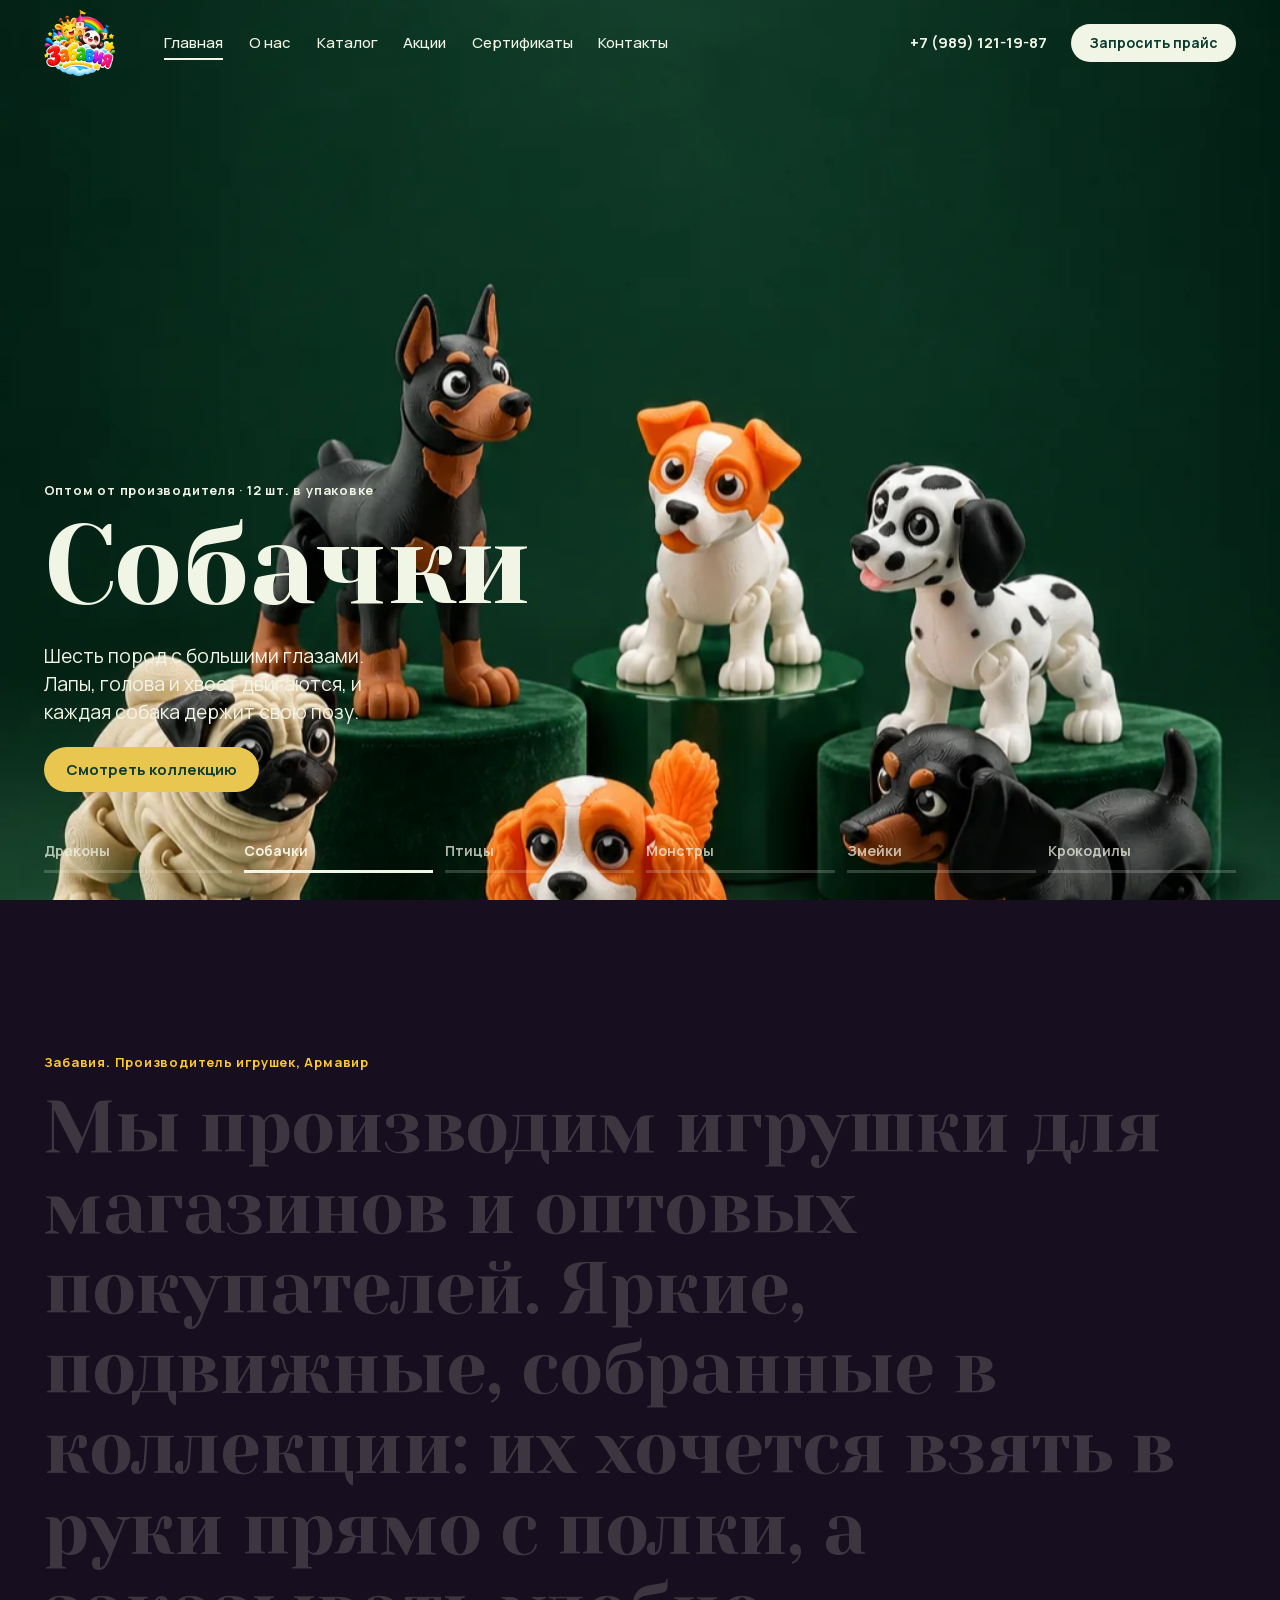
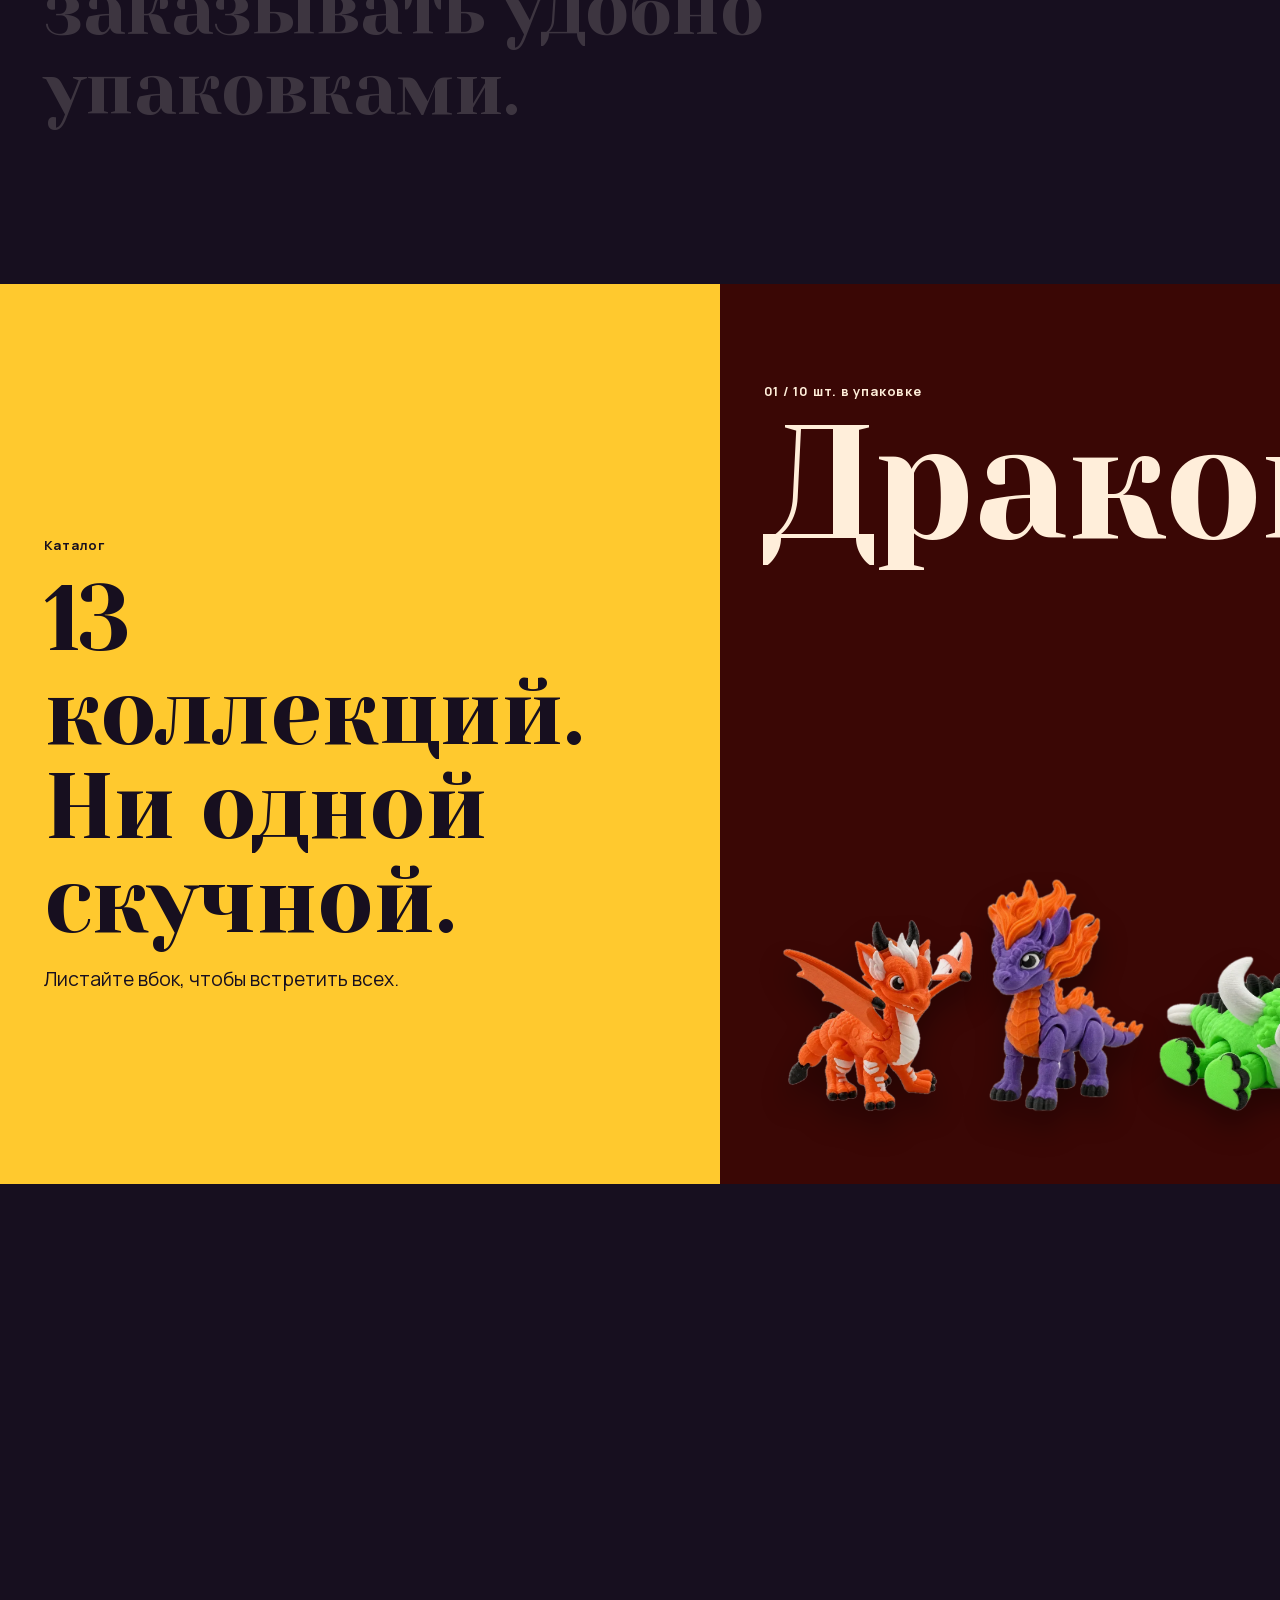
==== commit f6aa4042: "Картинки догружаются очередью по 4 в порядке показа: первые коллекции появляются раньше Co-Authored-" ====
--- a/index.html
+++ b/index.html
@@ -7,8 +7,8 @@
 <title>Забавия: подвижные игрушки оптом от производителя</title>
 <meta name="description" content="Подвижные игрушки оптом от производителя: драконы, собачки, динозавры, насекомые, ящерицы, животные леса и саванны. Армавир.">
 <link rel="icon" href="assets/img/logo-s.webp" type="image/webp">
-<link rel="stylesheet" href="assets/fonts/fonts.css?v=2611081256">
-<link rel="stylesheet" href="assets/site.css?v=2611081256">
+<link rel="stylesheet" href="assets/fonts/fonts.css?v=2611081302">
+<link rel="stylesheet" href="assets/site.css?v=2611081302">
 </head>
 <body class="is-home">
 <header class="top" id="top"><div class="wrap top-in"><a class="brand" href="index.html" aria-label="Забавия, на главную"><img src="assets/img/logo-s.webp" alt="Забавия" width="120" height="104"></a>
@@ -41,5 +41,5 @@
  <div class="foot-grid"><img src="assets/img/logo-s.webp" alt="Забавия" width="150" height="130" loading="lazy"><nav aria-label="Меню в подвале"><a href="index.html" aria-current="page">Главная</a><a href="o-nas.html">О нас</a><a href="katalog.html">Каталог</a><a href="akcii.html">Акции</a><a href="sertifikaty.html">Сертификаты</a><a href="kontakty.html">Контакты</a></nav><div><a href="tel:+79891211987">+7 (989) 121-19-87</a><br>г. Армавир</div></div>
  <p class="note">Демонстрация дизайна от Ovirra. Сцены и снимки игрушек подготовлены по фото, имена героев условные.</p>
 </div></footer>
-<script src="assets/js/gsap.min.js?v=2611081256"></script><script src="assets/js/ScrollTrigger.min.js?v=2611081256"></script><script src="assets/js/lenis.min.js?v=2611081256"></script><script src="assets/js/site.js?v=2611081256"></script>
+<script src="assets/js/gsap.min.js?v=2611081302"></script><script src="assets/js/ScrollTrigger.min.js?v=2611081302"></script><script src="assets/js/lenis.min.js?v=2611081302"></script><script src="assets/js/site.js?v=2611081302"></script>
 </body></html>
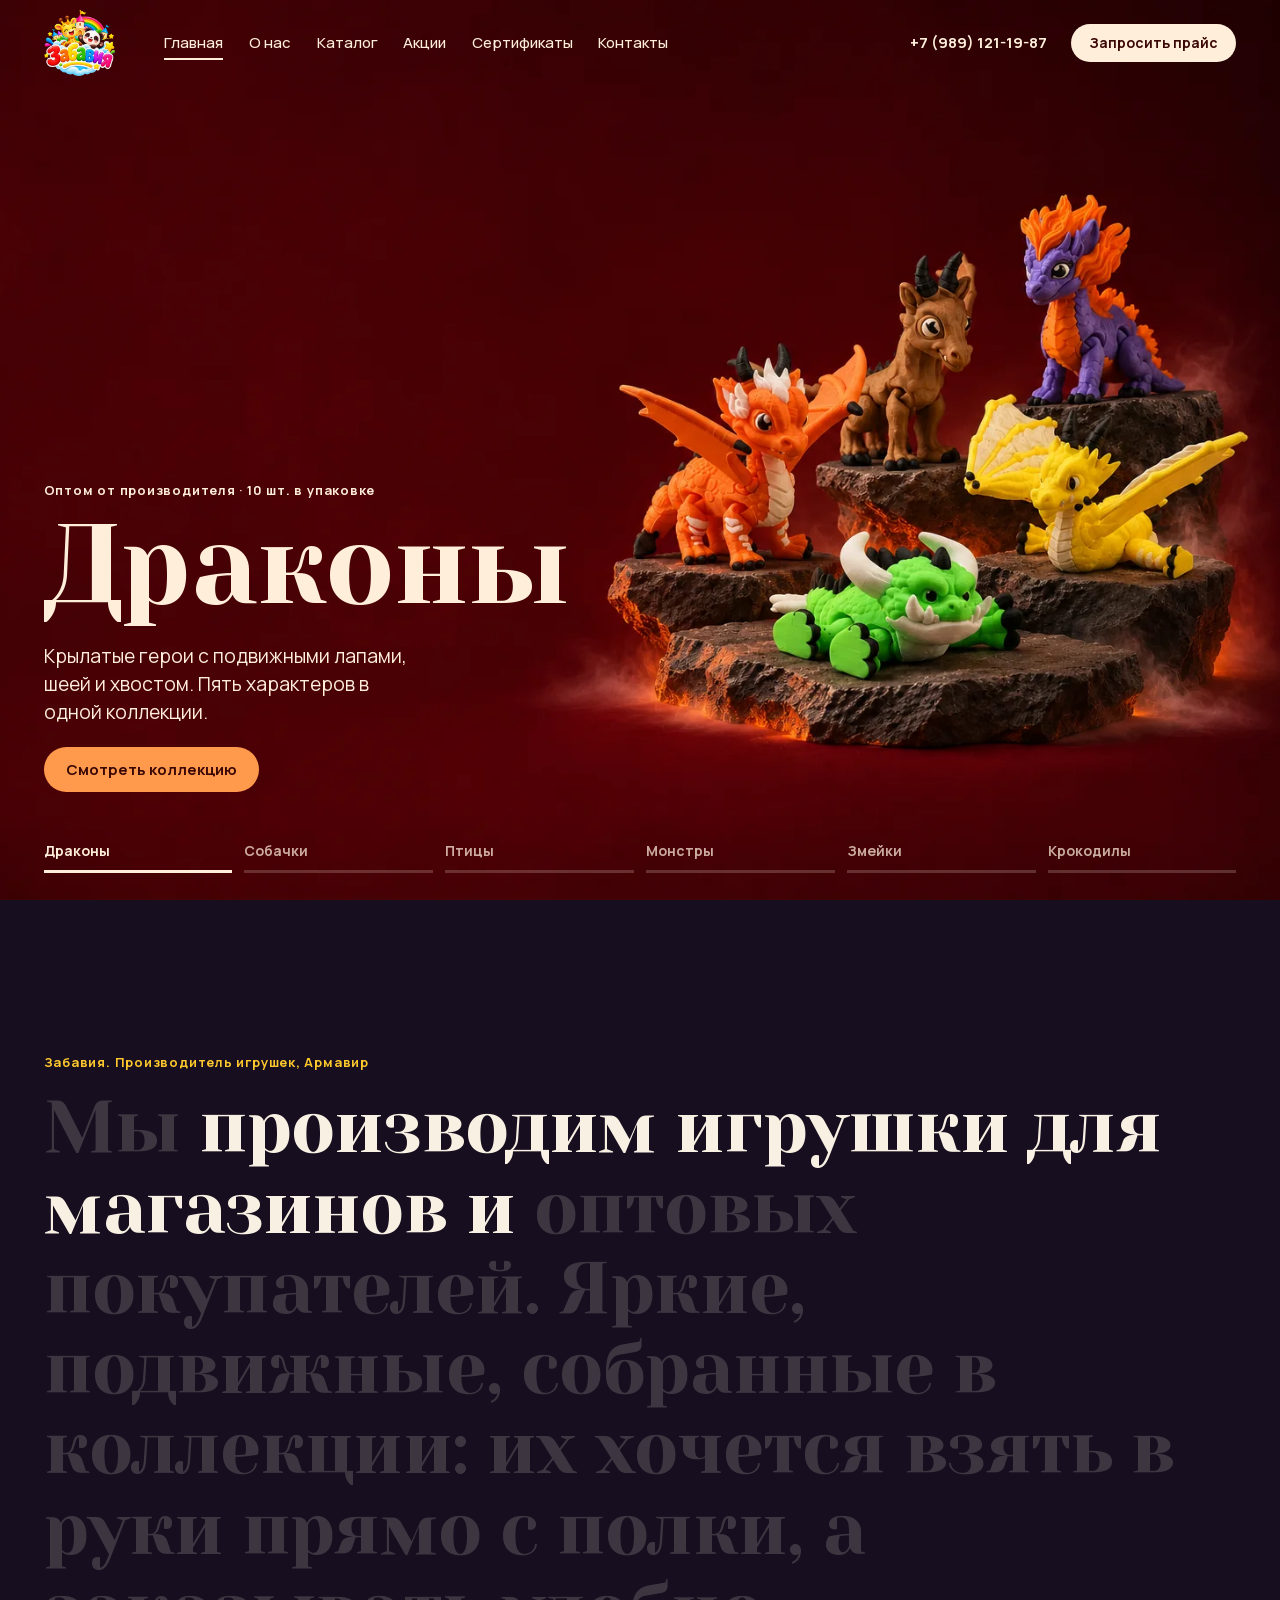
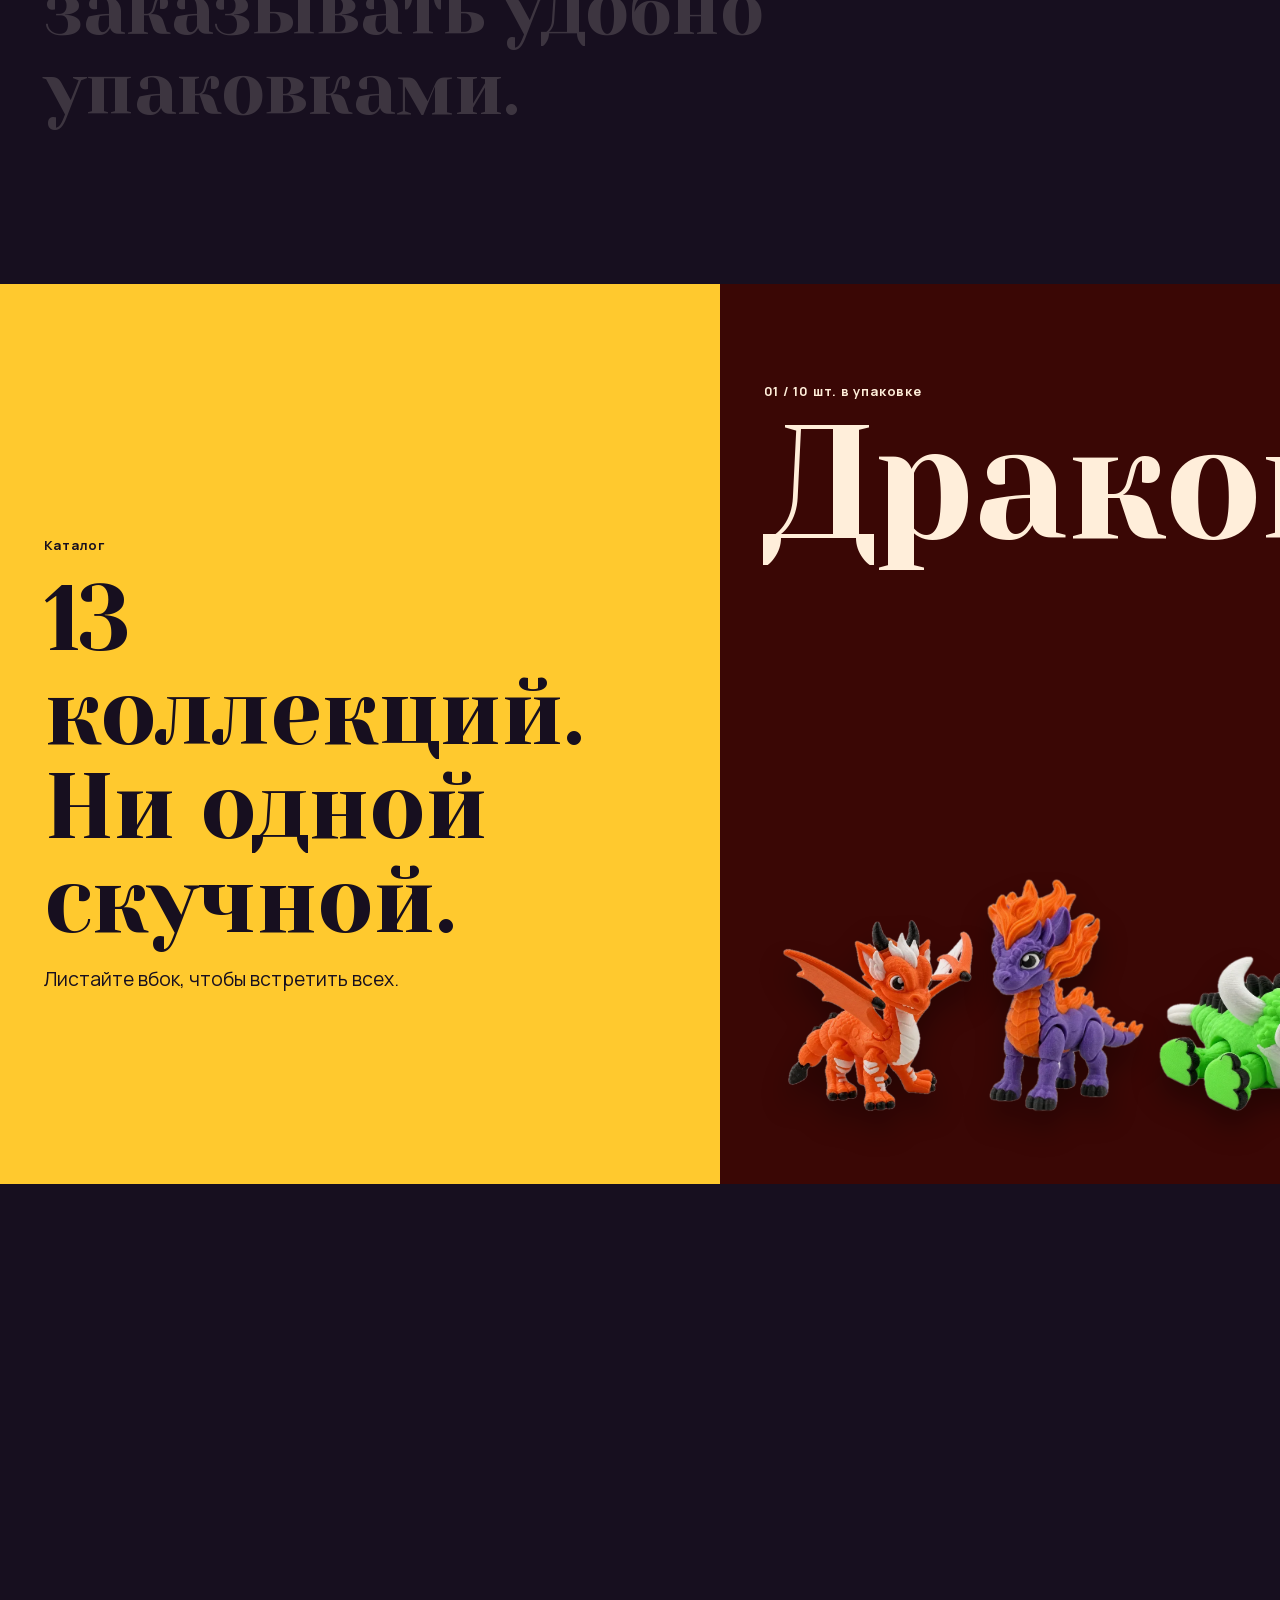
==== commit 41f0ce62: "Главная: «Скелеты» равномерно по всей ширине, без перекрытий Co-Authored-By: Claude Opus 5.5 <norepl" ====
--- a/index.html
+++ b/index.html
@@ -7,8 +7,8 @@
 <title>Забавия: подвижные игрушки оптом от производителя</title>
 <meta name="description" content="Подвижные игрушки оптом от производителя: драконы, собачки, динозавры, насекомые, ящерицы, животные леса и саванны. Армавир.">
 <link rel="icon" href="assets/img/logo-s.webp" type="image/webp">
-<link rel="stylesheet" href="assets/fonts/fonts.css?v=2611081302">
-<link rel="stylesheet" href="assets/site.css?v=2611081302">
+<link rel="stylesheet" href="assets/fonts/fonts.css?v=2611081306">
+<link rel="stylesheet" href="assets/site.css?v=2611081306">
 </head>
 <body class="is-home">
 <header class="top" id="top"><div class="wrap top-in"><a class="brand" href="index.html" aria-label="Забавия, на главную"><img src="assets/img/logo-s.webp" alt="Забавия" width="120" height="104"></a>
@@ -30,7 +30,7 @@
 <picture><source media="(max-width:760px),(max-aspect-ratio:1/1)" data-srcset="assets/img/scenes/croc-t.webp"><img data-src="assets/img/scenes/croc-w.webp" alt="Коллекция Крокодилы"></picture>
 <div class="slide-tx"><p class="kick">Оптом от производителя · 10 шт. в упаковке</p><h2 class="d ttl long"><span>Крокодилы</span></h2><p class="lead">Тело гнётся волной, лапы двигаются. Семь расцветок, от болотной до радужной.</p><a class="pill solid" href="katalog.html#croc">Смотреть коллекцию</a></div></article><div class="dots" role="group" aria-label="Выбор коллекции"><button data-go="0" class=on><span>Драконы</span><i></i></button><button data-go="1"><span>Собачки</span><i></i></button><button data-go="2"><span>Птицы</span><i></i></button><button data-go="3"><span>Монстры</span><i></i></button><button data-go="4"><span>Змейки</span><i></i></button><button data-go="5"><span>Крокодилы</span><i></i></button></div></section>
 <section class="mani"><div class="wrap"><p class="kick">Забавия. Производитель игрушек, Армавир</p><p class="d words" id="words">Мы производим игрушки для магазинов и оптовых покупателей. Яркие, подвижные, собранные в коллекции: их хочется взять в руки прямо с полки, а заказывать удобно упаковками.</p></div></section>
-<section class="band" id="band"><div class="track" id="track"><div class="panel intro"><p class="kick">Каталог</p><p class="d">13 коллекций. Ни&nbsp;одной скучной.</p><p class="lead hint">Листайте вбок, чтобы встретить всех.</p></div><a class="panel" href="katalog.html#dragons" style="--bg:#3a0705;--fg:#ffeeda;--ac:#ff9a4d"><p class="kick">01 / 10 шт. в упаковке</p><p class="d pname">Драконы</p><div class="lineup" style="--sum:4.3;--count:5"><img src="assets/img/toys/d-orange.webp" alt="Огонёк" loading="lazy" decoding="async" style="aspect-ratio:0.997;height:calc(var(--h) * 0.826)"><img src="assets/img/toys/d-purple.webp" alt="Искра" loading="lazy" decoding="async" style="aspect-ratio:0.68;height:calc(var(--h) * 1.0)"><img src="assets/img/toys/d-green.webp" alt="Бульк" loading="lazy" decoding="async" style="aspect-ratio:1.504;height:calc(var(--h) * 0.672)"><img src="assets/img/toys/d-yellow.webp" alt="Лимон" loading="lazy" decoding="async" style="aspect-ratio:1.489;height:calc(var(--h) * 0.676)"><img src="assets/img/toys/d-brown.webp" alt="Рогач" loading="lazy" decoding="async" style="aspect-ratio:0.892;height:calc(var(--h) * 0.873)"></div><span class="go">Смотреть всех героев →</span></a><a class="panel" href="katalog.html#dogs" style="--bg:#0d3b30;--fg:#f1f5e6;--ac:#e9c64f"><p class="kick">02 / 12 шт. в упаковке</p><p class="d pname">Собачки</p><div class="lineup" style="--sum:4.358;--count:6"><img src="assets/img/toys/pug.webp" alt="Мопс" loading="lazy" decoding="async" style="aspect-ratio:0.863;height:calc(var(--h) * 0.829)"><img src="assets/img/toys/dachshund.webp" alt="Такса" loading="lazy" decoding="async" style="aspect-ratio:1.109;height:calc(var(--h) * 0.731)"><img src="assets/img/toys/cavalier.webp" alt="Спаниель" loading="lazy" decoding="async" style="aspect-ratio:1.271;height:calc(var(--h) * 0.683)"><img src="assets/img/toys/jack.webp" alt="Джек-рассел" loading="lazy" decoding="async" style="aspect-ratio:0.71;height:calc(var(--h) * 0.914)"><img src="assets/img/toys/doberman.webp" alt="Доберман" loading="lazy" decoding="async" style="aspect-ratio:0.593;height:calc(var(--h) * 1.0)"><img src="assets/img/toys/dalmatian.webp" alt="Далматин" loading="lazy" decoding="async" style="aspect-ratio:0.878;height:calc(var(--h) * 0.822)"></div><span class="go">Смотреть всех героев →</span></a><a class="panel" href="katalog.html#birds" style="--bg:#efb6b4;--fg:#2b1410;--ac:#8f2c1c"><p class="kick">03 / 10 шт. в упаковке</p><p class="d pname">Птицы</p><div class="lineup" style="--sum:3.526;--count:5"><img src="assets/img/toys/b-rooster.webp" alt="Петух" loading="lazy" decoding="async" style="aspect-ratio:0.692;height:calc(var(--h) * 0.956)"><img src="assets/img/toys/b-goose.webp" alt="Гусь" loading="lazy" decoding="async" style="aspect-ratio:0.632;height:calc(var(--h) * 1.0)"><img src="assets/img/toys/b-sparrow.webp" alt="Воробей" loading="lazy" decoding="async" style="aspect-ratio:1.091;height:calc(var(--h) * 0.761)"><img src="assets/img/toys/b-mallard.webp" alt="Селезень" loading="lazy" decoding="async" style="aspect-ratio:0.722;height:calc(var(--h) * 0.936)"><img src="assets/img/toys/b-turkey.webp" alt="Индюшка" loading="lazy" decoding="async" style="aspect-ratio:0.835;height:calc(var(--h) * 0.87)"></div><span class="go">Смотреть всех героев →</span></a><a class="panel" href="katalog.html#monsters" style="--bg:#1820b8;--fg:#f4f5ff;--ac:#ffd43f"><p class="kick">04 / 6 шт. в упаковке</p><p class="d pname">Монстры</p><div class="lineup" style="--sum:3.682;--count:5"><img src="assets/img/toys/m-shark.webp" alt="Акула" loading="lazy" decoding="async" style="aspect-ratio:0.77;height:calc(var(--h) * 0.964)"><img src="assets/img/toys/m-bull.webp" alt="Бык" loading="lazy" decoding="async" style="aspect-ratio:0.778;height:calc(var(--h) * 0.959)"><img src="assets/img/toys/m-wolf.webp" alt="Волк" loading="lazy" decoding="async" style="aspect-ratio:0.715;height:calc(var(--h) * 1.0)"><img src="assets/img/toys/m-hammer.webp" alt="Молот" loading="lazy" decoding="async" style="aspect-ratio:0.78;height:calc(var(--h) * 0.957)"><img src="assets/img/toys/m-duck.webp" alt="Утка" loading="lazy" decoding="async" style="aspect-ratio:0.75;height:calc(var(--h) * 0.976)"></div><span class="go">Смотреть всех героев →</span></a><a class="panel" href="katalog.html#snake" style="--bg:#efd6b3;--fg:#28190c;--ac:#8f4a13"><p class="kick">05 / 10 шт. в упаковке</p><p class="d pname">Змейки</p><div class="lineup" style="--sum:2.763;--count:4"><img src="assets/img/toys/s-pastel.webp" alt="Радужная" loading="lazy" decoding="async" style="aspect-ratio:0.852;height:calc(var(--h) * 0.85)"><img src="assets/img/toys/s-pink.webp" alt="Зефирная" loading="lazy" decoding="async" style="aspect-ratio:0.878;height:calc(var(--h) * 0.837)"><img src="assets/img/toys/s-copper.webp" alt="Медная" loading="lazy" decoding="async" style="aspect-ratio:0.772;height:calc(var(--h) * 0.893)"><img src="assets/img/toys/s-forest.webp" alt="Лесная" loading="lazy" decoding="async" style="aspect-ratio:0.615;height:calc(var(--h) * 1.0)"></div><span class="go">Смотреть всех героев →</span></a><a class="panel" href="katalog.html#croc" style="--bg:#0a3d42;--fg:#e8f8f3;--ac:#ffb44d"><p class="kick">06 / 10 шт. в упаковке</p><p class="d pname">Крокодилы</p><div class="lineup" style="--sum:4.115;--count:5"><img src="assets/img/toys/c-green.webp" alt="Болотный" loading="lazy" decoding="async" style="aspect-ratio:0.795;height:calc(var(--h) * 1.0)"><img src="assets/img/toys/c-copper.webp" alt="Медный" loading="lazy" decoding="async" style="aspect-ratio:0.803;height:calc(var(--h) * 0.995)"><img src="assets/img/toys/c-red.webp" alt="Алый" loading="lazy" decoding="async" style="aspect-ratio:0.83;height:calc(var(--h) * 0.979)"><img src="assets/img/toys/c-indigo.webp" alt="Индиго" loading="lazy" decoding="async" style="aspect-ratio:0.975;height:calc(var(--h) * 0.903)"><img src="assets/img/toys/c-yellow.webp" alt="Лимонный" loading="lazy" decoding="async" style="aspect-ratio:0.863;height:calc(var(--h) * 0.96)"></div><span class="go">Смотреть всех героев →</span></a><a class="panel" href="katalog.html#forest" style="--bg:#24361f;--fg:#f4efe1;--ac:#f0a54a"><p class="kick">07 / 10 шт. в упаковке</p><p class="d pname">Лесные</p><div class="lineup" style="--sum:3.2;--count:5"><img src="assets/img/toys/f-pony.webp" alt="Пони" loading="lazy" decoding="async" style="aspect-ratio:0.762;height:calc(var(--h) * 0.839)"><img src="assets/img/toys/f-bear.webp" alt="Медведь" loading="lazy" decoding="async" style="aspect-ratio:0.898;height:calc(var(--h) * 0.773)"><img src="assets/img/toys/f-fox.webp" alt="Лиса" loading="lazy" decoding="async" style="aspect-ratio:0.961;height:calc(var(--h) * 0.747)"><img src="assets/img/toys/f-moose.webp" alt="Лось" loading="lazy" decoding="async" style="aspect-ratio:0.536;height:calc(var(--h) * 1.0)"><img src="assets/img/toys/f-wolf.webp" alt="Волк" loading="lazy" decoding="async" style="aspect-ratio:0.703;height:calc(var(--h) * 0.873)"></div><span class="go">Смотреть всех героев →</span></a><a class="panel" href="katalog.html#insects" style="--bg:#2b2163;--fg:#f4f1ff;--ac:#a6f25a"><p class="kick">08 / 12 шт. в упаковке</p><p class="d pname">Насекомые</p><div class="lineup stag" style="--sum:5.372;--count:6"><div class="lr b sh"><img src="assets/img/toys/i-snail.webp" alt="Улитка" loading="lazy" decoding="async" style="aspect-ratio:1.372;height:calc(var(--h) * 0.849)"><img src="assets/img/toys/i-caterpillar.webp" alt="Гусеница" loading="lazy" decoding="async" style="aspect-ratio:2.058;height:calc(var(--h) * 0.693)"><img src="assets/img/toys/i-moth.webp" alt="Мотылёк" loading="lazy" decoding="async" style="aspect-ratio:1.73;height:calc(var(--h) * 0.756)"></div><div class="lr f sh"><img src="assets/img/toys/i-spider.webp" alt="Паучок" loading="lazy" decoding="async" style="aspect-ratio:1.85;height:calc(var(--h) * 0.731)"><img src="assets/img/toys/i-wasp.webp" alt="Оса" loading="lazy" decoding="async" style="aspect-ratio:0.988;height:calc(var(--h) * 1.0)"><img src="assets/img/toys/i-dragonfly.webp" alt="Стрекоза" loading="lazy" decoding="async" style="aspect-ratio:1.675;height:calc(var(--h) * 0.768)"></div></div><span class="go">Смотреть всех героев →</span></a><a class="panel" href="katalog.html#lizards" style="--bg:#cfe5d6;--fg:#13261c;--ac:#c2441a"><p class="kick">09 / 16 шт. в упаковке</p><p class="d pname">Ящерицы</p><div class="lineup stag" style="--sum:7.053;--count:6"><div class="lr b sh"><img src="assets/img/toys/l-yellow.webp" alt="Геккон" loading="lazy" decoding="async" style="aspect-ratio:1.984;height:calc(var(--h) * 0.897)"><img src="assets/img/toys/l-horned.webp" alt="Рогатая ящерица" loading="lazy" decoding="async" style="aspect-ratio:1.596;height:calc(var(--h) * 1.0)"><img src="assets/img/toys/l-red.webp" alt="Дракончик" loading="lazy" decoding="async" style="aspect-ratio:2.133;height:calc(var(--h) * 0.865)"></div><div class="lr f sh"><img src="assets/img/toys/l-blue.webp" alt="Агама" loading="lazy" decoding="async" style="aspect-ratio:2.302;height:calc(var(--h) * 0.833)"><img src="assets/img/toys/l-orange.webp" alt="Огненный геккон" loading="lazy" decoding="async" style="aspect-ratio:1.658;height:calc(var(--h) * 0.981)"><img src="assets/img/toys/l-pink.webp" alt="Розовый геккон" loading="lazy" decoding="async" style="aspect-ratio:1.808;height:calc(var(--h) * 0.94)"></div></div><span class="go">Смотреть всех героев →</span></a><a class="panel" href="katalog.html#savanna" style="--bg:#e2a65c;--fg:#2a1607;--ac:#7a2a0c"><p class="kick">10 / 10 шт. в упаковке</p><p class="d pname">Саванна</p><div class="lineup" style="--sum:3.11;--count:5"><img src="assets/img/toys/v-ostrich.webp" alt="Страус" loading="lazy" decoding="async" style="aspect-ratio:0.624;height:calc(var(--h) * 0.86)"><img src="assets/img/toys/v-gazelle.webp" alt="Антилопа" loading="lazy" decoding="async" style="aspect-ratio:0.747;height:calc(var(--h) * 0.786)"><img src="assets/img/toys/v-giraffe.webp" alt="Жираф" loading="lazy" decoding="async" style="aspect-ratio:0.461;height:calc(var(--h) * 1.0)"><img src="assets/img/toys/v-rhino.webp" alt="Носорог" loading="lazy" decoding="async" style="aspect-ratio:1.368;height:calc(var(--h) * 0.581)"><img src="assets/img/toys/v-elephant.webp" alt="Слониха" loading="lazy" decoding="async" style="aspect-ratio:1.162;height:calc(var(--h) * 0.63)"></div><span class="go">Смотреть всех героев →</span></a><a class="panel" href="katalog.html#skel" style="--bg:#16171d;--fg:#f2ece0;--ac:#e6b84c"><p class="kick">11 / 12 шт. в упаковке</p><p class="d pname">Скелеты</p><div class="lineup stag" style="--sum:5.152;--count:6"><div class="lr b sh"><img src="assets/img/toys/k-trex.webp" alt="Тираннозавр" loading="lazy" decoding="async" style="aspect-ratio:1.102;height:calc(var(--h) * 0.858)"><img src="assets/img/toys/k-trice.webp" alt="Трицератопс" loading="lazy" decoding="async" style="aspect-ratio:1.561;height:calc(var(--h) * 0.721)"><img src="assets/img/toys/k-para.webp" alt="Паразауролоф" loading="lazy" decoding="async" style="aspect-ratio:0.812;height:calc(var(--h) * 1.0)"></div><div class="lr f sh"><img src="assets/img/toys/k-stego.webp" alt="Стегозавр" loading="lazy" decoding="async" style="aspect-ratio:1.939;height:calc(var(--h) * 0.647)"><img src="assets/img/toys/k-trice2.webp" alt="Трицератопс" loading="lazy" decoding="async" style="aspect-ratio:1.456;height:calc(var(--h) * 0.747)"><img src="assets/img/toys/k-spino.webp" alt="Спинозавр" loading="lazy" decoding="async" style="aspect-ratio:2.344;height:calc(var(--h) * 0.589)"></div></div><span class="go">Смотреть всех героев →</span></a><a class="panel" href="katalog.html#dino" style="--bg:#1d4767;--fg:#eef6ff;--ac:#ffb347"><p class="kick">12 / 12 шт. в упаковке</p><p class="d pname">Динозавры</p><div class="lineup" style="--sum:3.93;--count:5"><img src="assets/img/toys/n-para.webp" alt="Паразавр" loading="lazy" decoding="async" style="aspect-ratio:0.703;height:calc(var(--h) * 0.974)"><img src="assets/img/toys/n-dilo.webp" alt="Дилофозавр" loading="lazy" decoding="async" style="aspect-ratio:0.667;height:calc(var(--h) * 1.0)"><img src="assets/img/toys/n-spino.webp" alt="Спинозавр" loading="lazy" decoding="async" style="aspect-ratio:1.054;height:calc(var(--h) * 0.796)"><img src="assets/img/toys/n-stego.webp" alt="Стегозавр" loading="lazy" decoding="async" style="aspect-ratio:1.076;height:calc(var(--h) * 0.787)"><img src="assets/img/toys/n-ptero.webp" alt="Птеродактиль" loading="lazy" decoding="async" style="aspect-ratio:1.194;height:calc(var(--h) * 0.747)"></div><span class="go">Смотреть всех героев →</span></a><a class="panel" href="katalog.html#spiders" style="--bg:#ffd23f;--fg:#1e1406;--ac:#c2262b"><p class="kick">13 / 12 шт. в упаковке</p><p class="d pname">Пауки</p><div class="lineup stag" style="--sum:5.318;--count:6"><div class="lr b sh"><img src="assets/img/toys/p-red.webp" alt="Рубин" loading="lazy" decoding="async" style="aspect-ratio:1.402;height:calc(var(--h) * 0.936)"><img src="assets/img/toys/p-green.webp" alt="Лайм" loading="lazy" decoding="async" style="aspect-ratio:1.262;height:calc(var(--h) * 0.986)"><img src="assets/img/toys/p-yellow.webp" alt="Лимон" loading="lazy" decoding="async" style="aspect-ratio:1.353;height:calc(var(--h) * 0.953)"></div><div class="lr f sh"><img src="assets/img/toys/p-blue.webp" alt="Сапфир" loading="lazy" decoding="async" style="aspect-ratio:1.393;height:calc(var(--h) * 0.939)"><img src="assets/img/toys/p-brown.webp" alt="Какао" loading="lazy" decoding="async" style="aspect-ratio:1.416;height:calc(var(--h) * 0.931)"><img src="assets/img/toys/p-orange.webp" alt="Апельсин" loading="lazy" decoding="async" style="aspect-ratio:1.228;height:calc(var(--h) * 1.0)"></div></div><span class="go">Смотреть всех героев →</span></a></div></section>
+<section class="band" id="band"><div class="track" id="track"><div class="panel intro"><p class="kick">Каталог</p><p class="d">13 коллекций. Ни&nbsp;одной скучной.</p><p class="lead hint">Листайте вбок, чтобы встретить всех.</p></div><a class="panel" href="katalog.html#dragons" style="--bg:#3a0705;--fg:#ffeeda;--ac:#ff9a4d"><p class="kick">01 / 10 шт. в упаковке</p><p class="d pname">Драконы</p><div class="lineup" style="--sum:4.3;--count:5"><img src="assets/img/toys/d-orange.webp" alt="Огонёк" loading="lazy" decoding="async" style="aspect-ratio:0.997;height:calc(var(--h) * 0.826)"><img src="assets/img/toys/d-purple.webp" alt="Искра" loading="lazy" decoding="async" style="aspect-ratio:0.68;height:calc(var(--h) * 1.0)"><img src="assets/img/toys/d-green.webp" alt="Бульк" loading="lazy" decoding="async" style="aspect-ratio:1.504;height:calc(var(--h) * 0.672)"><img src="assets/img/toys/d-yellow.webp" alt="Лимон" loading="lazy" decoding="async" style="aspect-ratio:1.489;height:calc(var(--h) * 0.676)"><img src="assets/img/toys/d-brown.webp" alt="Рогач" loading="lazy" decoding="async" style="aspect-ratio:0.892;height:calc(var(--h) * 0.873)"></div><span class="go">Смотреть всех героев →</span></a><a class="panel" href="katalog.html#dogs" style="--bg:#0d3b30;--fg:#f1f5e6;--ac:#e9c64f"><p class="kick">02 / 12 шт. в упаковке</p><p class="d pname">Собачки</p><div class="lineup" style="--sum:4.358;--count:6"><img src="assets/img/toys/pug.webp" alt="Мопс" loading="lazy" decoding="async" style="aspect-ratio:0.863;height:calc(var(--h) * 0.829)"><img src="assets/img/toys/dachshund.webp" alt="Такса" loading="lazy" decoding="async" style="aspect-ratio:1.109;height:calc(var(--h) * 0.731)"><img src="assets/img/toys/cavalier.webp" alt="Спаниель" loading="lazy" decoding="async" style="aspect-ratio:1.271;height:calc(var(--h) * 0.683)"><img src="assets/img/toys/jack.webp" alt="Джек-рассел" loading="lazy" decoding="async" style="aspect-ratio:0.71;height:calc(var(--h) * 0.914)"><img src="assets/img/toys/doberman.webp" alt="Доберман" loading="lazy" decoding="async" style="aspect-ratio:0.593;height:calc(var(--h) * 1.0)"><img src="assets/img/toys/dalmatian.webp" alt="Далматин" loading="lazy" decoding="async" style="aspect-ratio:0.878;height:calc(var(--h) * 0.822)"></div><span class="go">Смотреть всех героев →</span></a><a class="panel" href="katalog.html#birds" style="--bg:#efb6b4;--fg:#2b1410;--ac:#8f2c1c"><p class="kick">03 / 10 шт. в упаковке</p><p class="d pname">Птицы</p><div class="lineup" style="--sum:3.526;--count:5"><img src="assets/img/toys/b-rooster.webp" alt="Петух" loading="lazy" decoding="async" style="aspect-ratio:0.692;height:calc(var(--h) * 0.956)"><img src="assets/img/toys/b-goose.webp" alt="Гусь" loading="lazy" decoding="async" style="aspect-ratio:0.632;height:calc(var(--h) * 1.0)"><img src="assets/img/toys/b-sparrow.webp" alt="Воробей" loading="lazy" decoding="async" style="aspect-ratio:1.091;height:calc(var(--h) * 0.761)"><img src="assets/img/toys/b-mallard.webp" alt="Селезень" loading="lazy" decoding="async" style="aspect-ratio:0.722;height:calc(var(--h) * 0.936)"><img src="assets/img/toys/b-turkey.webp" alt="Индюшка" loading="lazy" decoding="async" style="aspect-ratio:0.835;height:calc(var(--h) * 0.87)"></div><span class="go">Смотреть всех героев →</span></a><a class="panel" href="katalog.html#monsters" style="--bg:#1820b8;--fg:#f4f5ff;--ac:#ffd43f"><p class="kick">04 / 6 шт. в упаковке</p><p class="d pname">Монстры</p><div class="lineup" style="--sum:3.682;--count:5"><img src="assets/img/toys/m-shark.webp" alt="Акула" loading="lazy" decoding="async" style="aspect-ratio:0.77;height:calc(var(--h) * 0.964)"><img src="assets/img/toys/m-bull.webp" alt="Бык" loading="lazy" decoding="async" style="aspect-ratio:0.778;height:calc(var(--h) * 0.959)"><img src="assets/img/toys/m-wolf.webp" alt="Волк" loading="lazy" decoding="async" style="aspect-ratio:0.715;height:calc(var(--h) * 1.0)"><img src="assets/img/toys/m-hammer.webp" alt="Молот" loading="lazy" decoding="async" style="aspect-ratio:0.78;height:calc(var(--h) * 0.957)"><img src="assets/img/toys/m-duck.webp" alt="Утка" loading="lazy" decoding="async" style="aspect-ratio:0.75;height:calc(var(--h) * 0.976)"></div><span class="go">Смотреть всех героев →</span></a><a class="panel" href="katalog.html#snake" style="--bg:#efd6b3;--fg:#28190c;--ac:#8f4a13"><p class="kick">05 / 10 шт. в упаковке</p><p class="d pname">Змейки</p><div class="lineup" style="--sum:2.763;--count:4"><img src="assets/img/toys/s-pastel.webp" alt="Радужная" loading="lazy" decoding="async" style="aspect-ratio:0.852;height:calc(var(--h) * 0.85)"><img src="assets/img/toys/s-pink.webp" alt="Зефирная" loading="lazy" decoding="async" style="aspect-ratio:0.878;height:calc(var(--h) * 0.837)"><img src="assets/img/toys/s-copper.webp" alt="Медная" loading="lazy" decoding="async" style="aspect-ratio:0.772;height:calc(var(--h) * 0.893)"><img src="assets/img/toys/s-forest.webp" alt="Лесная" loading="lazy" decoding="async" style="aspect-ratio:0.615;height:calc(var(--h) * 1.0)"></div><span class="go">Смотреть всех героев →</span></a><a class="panel" href="katalog.html#croc" style="--bg:#0a3d42;--fg:#e8f8f3;--ac:#ffb44d"><p class="kick">06 / 10 шт. в упаковке</p><p class="d pname">Крокодилы</p><div class="lineup" style="--sum:4.115;--count:5"><img src="assets/img/toys/c-green.webp" alt="Болотный" loading="lazy" decoding="async" style="aspect-ratio:0.795;height:calc(var(--h) * 1.0)"><img src="assets/img/toys/c-copper.webp" alt="Медный" loading="lazy" decoding="async" style="aspect-ratio:0.803;height:calc(var(--h) * 0.995)"><img src="assets/img/toys/c-red.webp" alt="Алый" loading="lazy" decoding="async" style="aspect-ratio:0.83;height:calc(var(--h) * 0.979)"><img src="assets/img/toys/c-indigo.webp" alt="Индиго" loading="lazy" decoding="async" style="aspect-ratio:0.975;height:calc(var(--h) * 0.903)"><img src="assets/img/toys/c-yellow.webp" alt="Лимонный" loading="lazy" decoding="async" style="aspect-ratio:0.863;height:calc(var(--h) * 0.96)"></div><span class="go">Смотреть всех героев →</span></a><a class="panel" href="katalog.html#forest" style="--bg:#24361f;--fg:#f4efe1;--ac:#f0a54a"><p class="kick">07 / 10 шт. в упаковке</p><p class="d pname">Лесные</p><div class="lineup" style="--sum:3.2;--count:5"><img src="assets/img/toys/f-pony.webp" alt="Пони" loading="lazy" decoding="async" style="aspect-ratio:0.762;height:calc(var(--h) * 0.839)"><img src="assets/img/toys/f-bear.webp" alt="Медведь" loading="lazy" decoding="async" style="aspect-ratio:0.898;height:calc(var(--h) * 0.773)"><img src="assets/img/toys/f-fox.webp" alt="Лиса" loading="lazy" decoding="async" style="aspect-ratio:0.961;height:calc(var(--h) * 0.747)"><img src="assets/img/toys/f-moose.webp" alt="Лось" loading="lazy" decoding="async" style="aspect-ratio:0.536;height:calc(var(--h) * 1.0)"><img src="assets/img/toys/f-wolf.webp" alt="Волк" loading="lazy" decoding="async" style="aspect-ratio:0.703;height:calc(var(--h) * 0.873)"></div><span class="go">Смотреть всех героев →</span></a><a class="panel" href="katalog.html#insects" style="--bg:#2b2163;--fg:#f4f1ff;--ac:#a6f25a"><p class="kick">08 / 12 шт. в упаковке</p><p class="d pname">Насекомые</p><div class="lineup stag" style="--sum:5.372;--count:6"><div class="lr b sh"><img src="assets/img/toys/i-snail.webp" alt="Улитка" loading="lazy" decoding="async" style="aspect-ratio:1.372;height:calc(var(--h) * 0.849)"><img src="assets/img/toys/i-caterpillar.webp" alt="Гусеница" loading="lazy" decoding="async" style="aspect-ratio:2.058;height:calc(var(--h) * 0.693)"><img src="assets/img/toys/i-moth.webp" alt="Мотылёк" loading="lazy" decoding="async" style="aspect-ratio:1.73;height:calc(var(--h) * 0.756)"></div><div class="lr f sh"><img src="assets/img/toys/i-spider.webp" alt="Паучок" loading="lazy" decoding="async" style="aspect-ratio:1.85;height:calc(var(--h) * 0.731)"><img src="assets/img/toys/i-wasp.webp" alt="Оса" loading="lazy" decoding="async" style="aspect-ratio:0.988;height:calc(var(--h) * 1.0)"><img src="assets/img/toys/i-dragonfly.webp" alt="Стрекоза" loading="lazy" decoding="async" style="aspect-ratio:1.675;height:calc(var(--h) * 0.768)"></div></div><span class="go">Смотреть всех героев →</span></a><a class="panel" href="katalog.html#lizards" style="--bg:#cfe5d6;--fg:#13261c;--ac:#c2441a"><p class="kick">09 / 16 шт. в упаковке</p><p class="d pname">Ящерицы</p><div class="lineup stag" style="--sum:7.053;--count:6"><div class="lr b sh"><img src="assets/img/toys/l-yellow.webp" alt="Геккон" loading="lazy" decoding="async" style="aspect-ratio:1.984;height:calc(var(--h) * 0.897)"><img src="assets/img/toys/l-horned.webp" alt="Рогатая ящерица" loading="lazy" decoding="async" style="aspect-ratio:1.596;height:calc(var(--h) * 1.0)"><img src="assets/img/toys/l-red.webp" alt="Дракончик" loading="lazy" decoding="async" style="aspect-ratio:2.133;height:calc(var(--h) * 0.865)"></div><div class="lr f sh"><img src="assets/img/toys/l-blue.webp" alt="Агама" loading="lazy" decoding="async" style="aspect-ratio:2.302;height:calc(var(--h) * 0.833)"><img src="assets/img/toys/l-orange.webp" alt="Огненный геккон" loading="lazy" decoding="async" style="aspect-ratio:1.658;height:calc(var(--h) * 0.981)"><img src="assets/img/toys/l-pink.webp" alt="Розовый геккон" loading="lazy" decoding="async" style="aspect-ratio:1.808;height:calc(var(--h) * 0.94)"></div></div><span class="go">Смотреть всех героев →</span></a><a class="panel" href="katalog.html#savanna" style="--bg:#e2a65c;--fg:#2a1607;--ac:#7a2a0c"><p class="kick">10 / 10 шт. в упаковке</p><p class="d pname">Саванна</p><div class="lineup" style="--sum:3.11;--count:5"><img src="assets/img/toys/v-ostrich.webp" alt="Страус" loading="lazy" decoding="async" style="aspect-ratio:0.624;height:calc(var(--h) * 0.86)"><img src="assets/img/toys/v-gazelle.webp" alt="Антилопа" loading="lazy" decoding="async" style="aspect-ratio:0.747;height:calc(var(--h) * 0.786)"><img src="assets/img/toys/v-giraffe.webp" alt="Жираф" loading="lazy" decoding="async" style="aspect-ratio:0.461;height:calc(var(--h) * 1.0)"><img src="assets/img/toys/v-rhino.webp" alt="Носорог" loading="lazy" decoding="async" style="aspect-ratio:1.368;height:calc(var(--h) * 0.581)"><img src="assets/img/toys/v-elephant.webp" alt="Слониха" loading="lazy" decoding="async" style="aspect-ratio:1.162;height:calc(var(--h) * 0.63)"></div><span class="go">Смотреть всех героев →</span></a><a class="panel" href="katalog.html#skel" style="--bg:#16171d;--fg:#f2ece0;--ac:#e6b84c"><p class="kick">11 / 12 шт. в упаковке</p><p class="d pname">Скелеты</p><div class="lineup stag even" style="--sum:5.152;--count:6"><div class="lr b sh"><img src="assets/img/toys/k-trex.webp" alt="Тираннозавр" loading="lazy" decoding="async" style="aspect-ratio:1.102;height:calc(var(--h) * 0.858)"><img src="assets/img/toys/k-trice.webp" alt="Трицератопс" loading="lazy" decoding="async" style="aspect-ratio:1.561;height:calc(var(--h) * 0.721)"><img src="assets/img/toys/k-para.webp" alt="Паразауролоф" loading="lazy" decoding="async" style="aspect-ratio:0.812;height:calc(var(--h) * 1.0)"></div><div class="lr f sh"><img src="assets/img/toys/k-stego.webp" alt="Стегозавр" loading="lazy" decoding="async" style="aspect-ratio:1.939;height:calc(var(--h) * 0.647)"><img src="assets/img/toys/k-trice2.webp" alt="Трицератопс" loading="lazy" decoding="async" style="aspect-ratio:1.456;height:calc(var(--h) * 0.747)"><img src="assets/img/toys/k-spino.webp" alt="Спинозавр" loading="lazy" decoding="async" style="aspect-ratio:2.344;height:calc(var(--h) * 0.589)"></div></div><span class="go">Смотреть всех героев →</span></a><a class="panel" href="katalog.html#dino" style="--bg:#1d4767;--fg:#eef6ff;--ac:#ffb347"><p class="kick">12 / 12 шт. в упаковке</p><p class="d pname">Динозавры</p><div class="lineup" style="--sum:3.93;--count:5"><img src="assets/img/toys/n-para.webp" alt="Паразавр" loading="lazy" decoding="async" style="aspect-ratio:0.703;height:calc(var(--h) * 0.974)"><img src="assets/img/toys/n-dilo.webp" alt="Дилофозавр" loading="lazy" decoding="async" style="aspect-ratio:0.667;height:calc(var(--h) * 1.0)"><img src="assets/img/toys/n-spino.webp" alt="Спинозавр" loading="lazy" decoding="async" style="aspect-ratio:1.054;height:calc(var(--h) * 0.796)"><img src="assets/img/toys/n-stego.webp" alt="Стегозавр" loading="lazy" decoding="async" style="aspect-ratio:1.076;height:calc(var(--h) * 0.787)"><img src="assets/img/toys/n-ptero.webp" alt="Птеродактиль" loading="lazy" decoding="async" style="aspect-ratio:1.194;height:calc(var(--h) * 0.747)"></div><span class="go">Смотреть всех героев →</span></a><a class="panel" href="katalog.html#spiders" style="--bg:#ffd23f;--fg:#1e1406;--ac:#c2262b"><p class="kick">13 / 12 шт. в упаковке</p><p class="d pname">Пауки</p><div class="lineup stag" style="--sum:5.318;--count:6"><div class="lr b sh"><img src="assets/img/toys/p-red.webp" alt="Рубин" loading="lazy" decoding="async" style="aspect-ratio:1.402;height:calc(var(--h) * 0.936)"><img src="assets/img/toys/p-green.webp" alt="Лайм" loading="lazy" decoding="async" style="aspect-ratio:1.262;height:calc(var(--h) * 0.986)"><img src="assets/img/toys/p-yellow.webp" alt="Лимон" loading="lazy" decoding="async" style="aspect-ratio:1.353;height:calc(var(--h) * 0.953)"></div><div class="lr f sh"><img src="assets/img/toys/p-blue.webp" alt="Сапфир" loading="lazy" decoding="async" style="aspect-ratio:1.393;height:calc(var(--h) * 0.939)"><img src="assets/img/toys/p-brown.webp" alt="Какао" loading="lazy" decoding="async" style="aspect-ratio:1.416;height:calc(var(--h) * 0.931)"><img src="assets/img/toys/p-orange.webp" alt="Апельсин" loading="lazy" decoding="async" style="aspect-ratio:1.228;height:calc(var(--h) * 1.0)"></div></div><span class="go">Смотреть всех героев →</span></a></div></section>
 <section class="roll"><div class="wrap"><h2 class="d rv">Герои для вашей полки</h2></div><div class="marq"><div class="marq-in"><figure><img src="assets/img/toys/pug.webp" alt="Мопс" loading="lazy"><figcaption>Мопс</figcaption></figure><figure><img src="assets/img/toys/f-fox.webp" alt="Лиса" loading="lazy"><figcaption>Лиса</figcaption></figure><figure><img src="assets/img/toys/d-orange.webp" alt="Огонёк" loading="lazy"><figcaption>Огонёк</figcaption></figure><figure><img src="assets/img/toys/v-giraffe.webp" alt="Жираф" loading="lazy"><figcaption>Жираф</figcaption></figure><figure><img src="assets/img/toys/b-rooster.webp" alt="Петух" loading="lazy"><figcaption>Петух</figcaption></figure><figure><img src="assets/img/toys/p-red.webp" alt="Рубин" loading="lazy"><figcaption>Рубин</figcaption></figure><figure><img src="assets/img/toys/m-shark.webp" alt="Акула" loading="lazy"><figcaption>Акула</figcaption></figure><figure><img src="assets/img/toys/n-ptero.webp" alt="Птеродактиль" loading="lazy"><figcaption>Птеродактиль</figcaption></figure><figure><img src="assets/img/toys/jack.webp" alt="Джек-рассел" loading="lazy"><figcaption>Джек-рассел</figcaption></figure><figure><img src="assets/img/toys/i-snail.webp" alt="Улитка" loading="lazy"><figcaption>Улитка</figcaption></figure><figure><img src="assets/img/toys/b-goose.webp" alt="Гусь" loading="lazy"><figcaption>Гусь</figcaption></figure><figure><img src="assets/img/toys/l-yellow.webp" alt="Геккон" loading="lazy"><figcaption>Геккон</figcaption></figure><figure><img src="assets/img/toys/d-green.webp" alt="Бульк" loading="lazy"><figcaption>Бульк</figcaption></figure><figure><img src="assets/img/toys/f-moose.webp" alt="Лось" loading="lazy"><figcaption>Лось</figcaption></figure><figure><img src="assets/img/toys/m-duck.webp" alt="Утка" loading="lazy"><figcaption>Утка</figcaption></figure><figure><img src="assets/img/toys/k-trex.webp" alt="Тираннозавр" loading="lazy"><figcaption>Тираннозавр</figcaption></figure><figure><img src="assets/img/toys/dachshund.webp" alt="Такса" loading="lazy"><figcaption>Такса</figcaption></figure><figure><img src="assets/img/toys/v-elephant.webp" alt="Слониха" loading="lazy"><figcaption>Слониха</figcaption></figure><figure><img src="assets/img/toys/cavalier.webp" alt="Спаниель" loading="lazy"><figcaption>Спаниель</figcaption></figure><figure><img src="assets/img/toys/i-caterpillar.webp" alt="Гусеница" loading="lazy"><figcaption>Гусеница</figcaption></figure><figure><img src="assets/img/toys/m-wolf.webp" alt="Волк" loading="lazy"><figcaption>Волк</figcaption></figure><figure><img src="assets/img/toys/n-dilo.webp" alt="Дилофозавр" loading="lazy"><figcaption>Дилофозавр</figcaption></figure><figure><img src="assets/img/toys/b-turkey.webp" alt="Индюшка" loading="lazy"><figcaption>Индюшка</figcaption></figure><figure><img src="assets/img/toys/p-yellow.webp" alt="Лимон" loading="lazy"><figcaption>Лимон</figcaption></figure><figure><img src="assets/img/toys/pug.webp" alt="Мопс" loading="lazy"><figcaption>Мопс</figcaption></figure><figure><img src="assets/img/toys/f-fox.webp" alt="Лиса" loading="lazy"><figcaption>Лиса</figcaption></figure><figure><img src="assets/img/toys/d-orange.webp" alt="Огонёк" loading="lazy"><figcaption>Огонёк</figcaption></figure><figure><img src="assets/img/toys/v-giraffe.webp" alt="Жираф" loading="lazy"><figcaption>Жираф</figcaption></figure><figure><img src="assets/img/toys/b-rooster.webp" alt="Петух" loading="lazy"><figcaption>Петух</figcaption></figure><figure><img src="assets/img/toys/p-red.webp" alt="Рубин" loading="lazy"><figcaption>Рубин</figcaption></figure><figure><img src="assets/img/toys/m-shark.webp" alt="Акула" loading="lazy"><figcaption>Акула</figcaption></figure><figure><img src="assets/img/toys/n-ptero.webp" alt="Птеродактиль" loading="lazy"><figcaption>Птеродактиль</figcaption></figure><figure><img src="assets/img/toys/jack.webp" alt="Джек-рассел" loading="lazy"><figcaption>Джек-рассел</figcaption></figure><figure><img src="assets/img/toys/i-snail.webp" alt="Улитка" loading="lazy"><figcaption>Улитка</figcaption></figure><figure><img src="assets/img/toys/b-goose.webp" alt="Гусь" loading="lazy"><figcaption>Гусь</figcaption></figure><figure><img src="assets/img/toys/l-yellow.webp" alt="Геккон" loading="lazy"><figcaption>Геккон</figcaption></figure><figure><img src="assets/img/toys/d-green.webp" alt="Бульк" loading="lazy"><figcaption>Бульк</figcaption></figure><figure><img src="assets/img/toys/f-moose.webp" alt="Лось" loading="lazy"><figcaption>Лось</figcaption></figure><figure><img src="assets/img/toys/m-duck.webp" alt="Утка" loading="lazy"><figcaption>Утка</figcaption></figure><figure><img src="assets/img/toys/k-trex.webp" alt="Тираннозавр" loading="lazy"><figcaption>Тираннозавр</figcaption></figure><figure><img src="assets/img/toys/dachshund.webp" alt="Такса" loading="lazy"><figcaption>Такса</figcaption></figure><figure><img src="assets/img/toys/v-elephant.webp" alt="Слониха" loading="lazy"><figcaption>Слониха</figcaption></figure><figure><img src="assets/img/toys/cavalier.webp" alt="Спаниель" loading="lazy"><figcaption>Спаниель</figcaption></figure><figure><img src="assets/img/toys/i-caterpillar.webp" alt="Гусеница" loading="lazy"><figcaption>Гусеница</figcaption></figure><figure><img src="assets/img/toys/m-wolf.webp" alt="Волк" loading="lazy"><figcaption>Волк</figcaption></figure><figure><img src="assets/img/toys/n-dilo.webp" alt="Дилофозавр" loading="lazy"><figcaption>Дилофозавр</figcaption></figure><figure><img src="assets/img/toys/b-turkey.webp" alt="Индюшка" loading="lazy"><figcaption>Индюшка</figcaption></figure><figure><img src="assets/img/toys/p-yellow.webp" alt="Лимон" loading="lazy"><figcaption>Лимон</figcaption></figure></div></div></section>
 <section class="why"><div class="wrap"><p class="kick">Оптовым покупателям</p><h2 class="d rv">Работаем напрямую с&nbsp;магазинами</h2><div class="why-g"><div class="rv"><b class="d">От производителя</b><p>Заказ напрямую, без посредников между вами и производством.</p></div><div class="rv"><b class="d">Удобная фасовка</b><p>Коллекции идут в упаковках от 6 до 16 штук.</p></div><div class="rv"><b class="d">Одна поставка</b><p>Игрушки можно заказать вместе со сладостями и снеками нашего производства.</p></div></div>
 <h3 class="d order-h rv">Как заказать</h3><ol class="order"><li class="rv"><b class="d">1</b>Запросите прайс и условия поставки.</li><li class="rv"><b class="d">2</b>Выберите коллекции и количество упаковок.</li><li class="rv"><b class="d">3</b>Согласуйте заказ и доставку с менеджером.</li></ol><a class="pill solid rv" href="kontakty.html">Запросить прайс</a></div></section>
@@ -41,5 +41,5 @@
  <div class="foot-grid"><img src="assets/img/logo-s.webp" alt="Забавия" width="150" height="130" loading="lazy"><nav aria-label="Меню в подвале"><a href="index.html" aria-current="page">Главная</a><a href="o-nas.html">О нас</a><a href="katalog.html">Каталог</a><a href="akcii.html">Акции</a><a href="sertifikaty.html">Сертификаты</a><a href="kontakty.html">Контакты</a></nav><div><a href="tel:+79891211987">+7 (989) 121-19-87</a><br>г. Армавир</div></div>
  <p class="note">Демонстрация дизайна от Ovirra. Сцены и снимки игрушек подготовлены по фото, имена героев условные.</p>
 </div></footer>
-<script src="assets/js/gsap.min.js?v=2611081302"></script><script src="assets/js/ScrollTrigger.min.js?v=2611081302"></script><script src="assets/js/lenis.min.js?v=2611081302"></script><script src="assets/js/site.js?v=2611081302"></script>
+<script src="assets/js/gsap.min.js?v=2611081306"></script><script src="assets/js/ScrollTrigger.min.js?v=2611081306"></script><script src="assets/js/lenis.min.js?v=2611081306"></script><script src="assets/js/site.js?v=2611081306"></script>
 </body></html>
--- a/assets/site.css
+++ b/assets/site.css
@@ -94,6 +94,11 @@
 .lineup .lr.f{margin-top:calc(var(--h) * -.28);position:relative;z-index:1}
 .lineup .lr.b.sh{transform:translateX(calc(var(--h) * -.28))}
 .lineup .lr.f.sh{transform:translateX(calc(var(--h) * .28))}
+.lineup.stag.even{--h:min(calc(100cqh / 2.04),calc(100cqw / var(--sum)))}
+.lineup.even .lr{width:100%;justify-content:space-evenly}
+.lineup.even .lr.f{margin-top:calc(var(--h) * .04)}
+.lineup.even .lr.b.sh{transform:translateX(-7%)}
+.lineup.even .lr.f.sh{transform:translateX(7%)}
 
 .lineup img{flex:none;width:auto;transition:transform .5s cubic-bezier(.2,1.7,.4,1);filter:drop-shadow(0 18px 14px rgba(0,0,0,.34))}
 .panel:hover .lineup img:nth-child(2n){transform:translateY(-10px)}
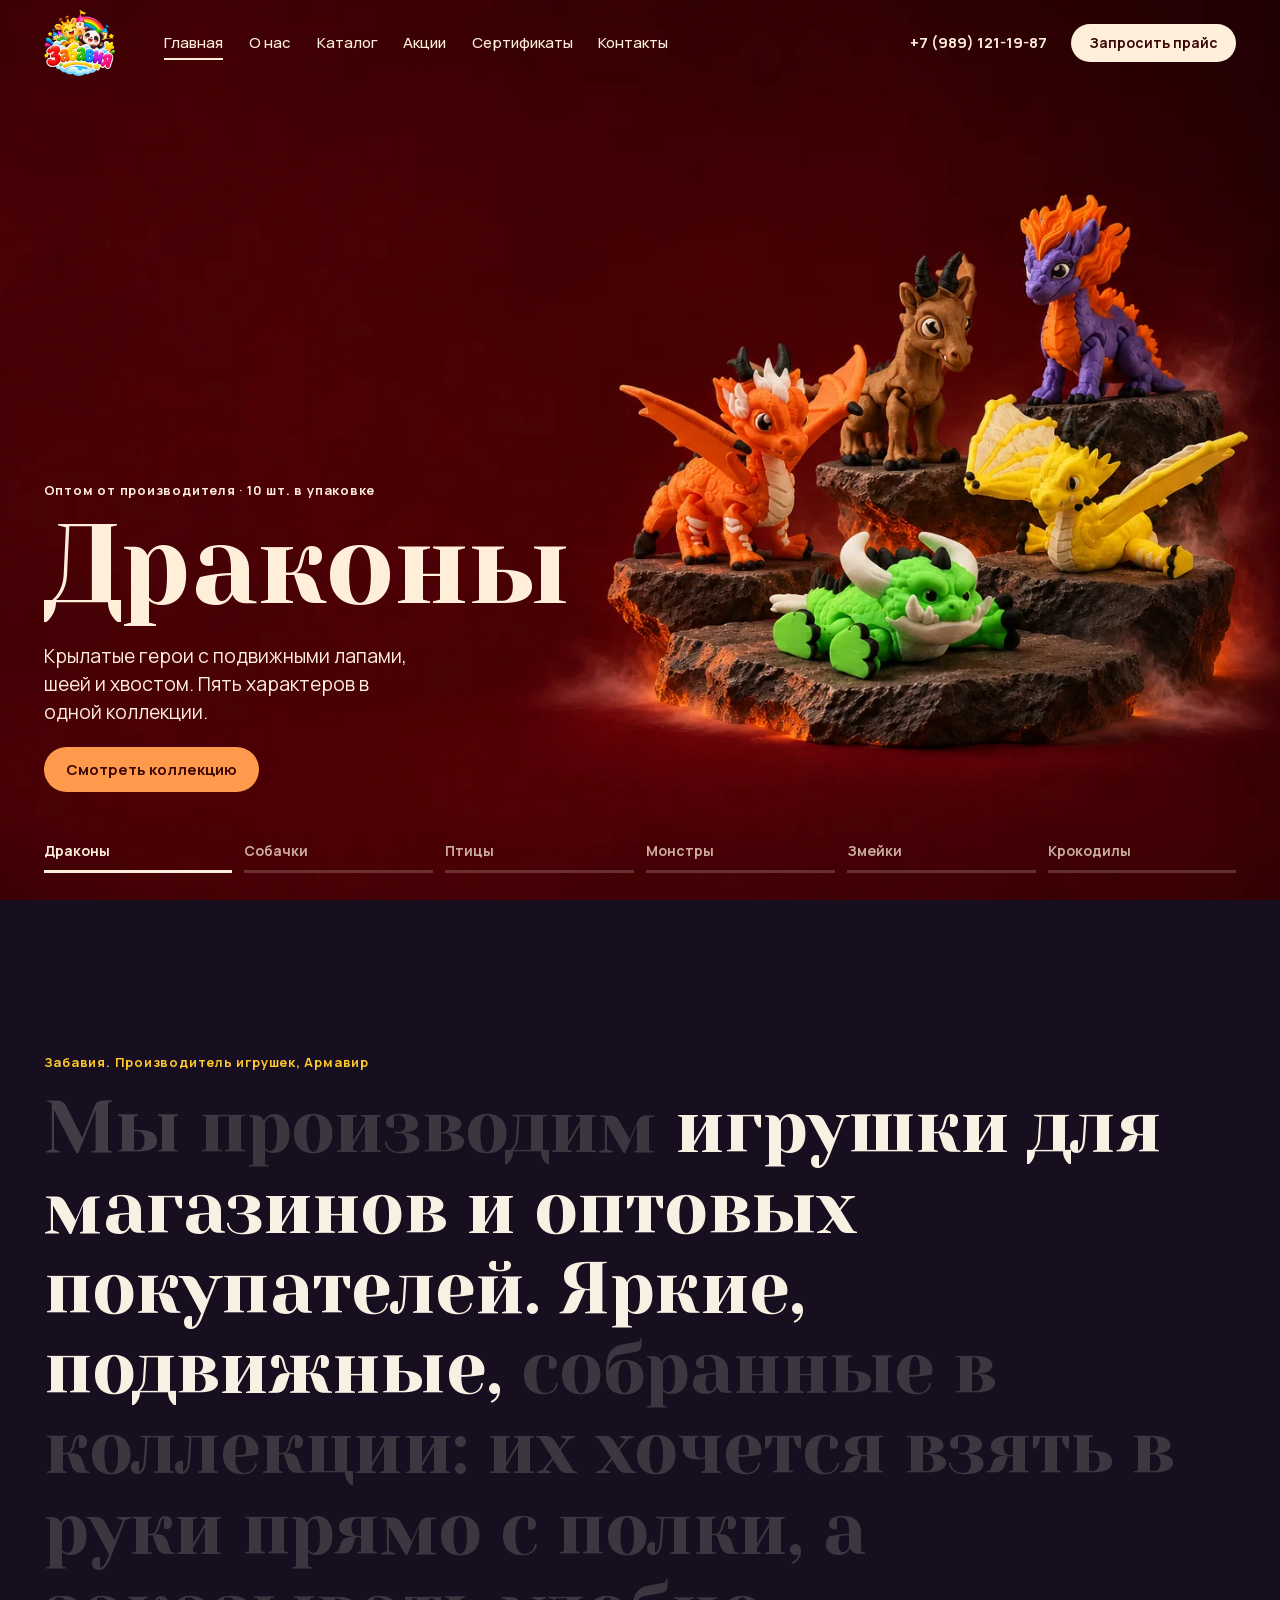
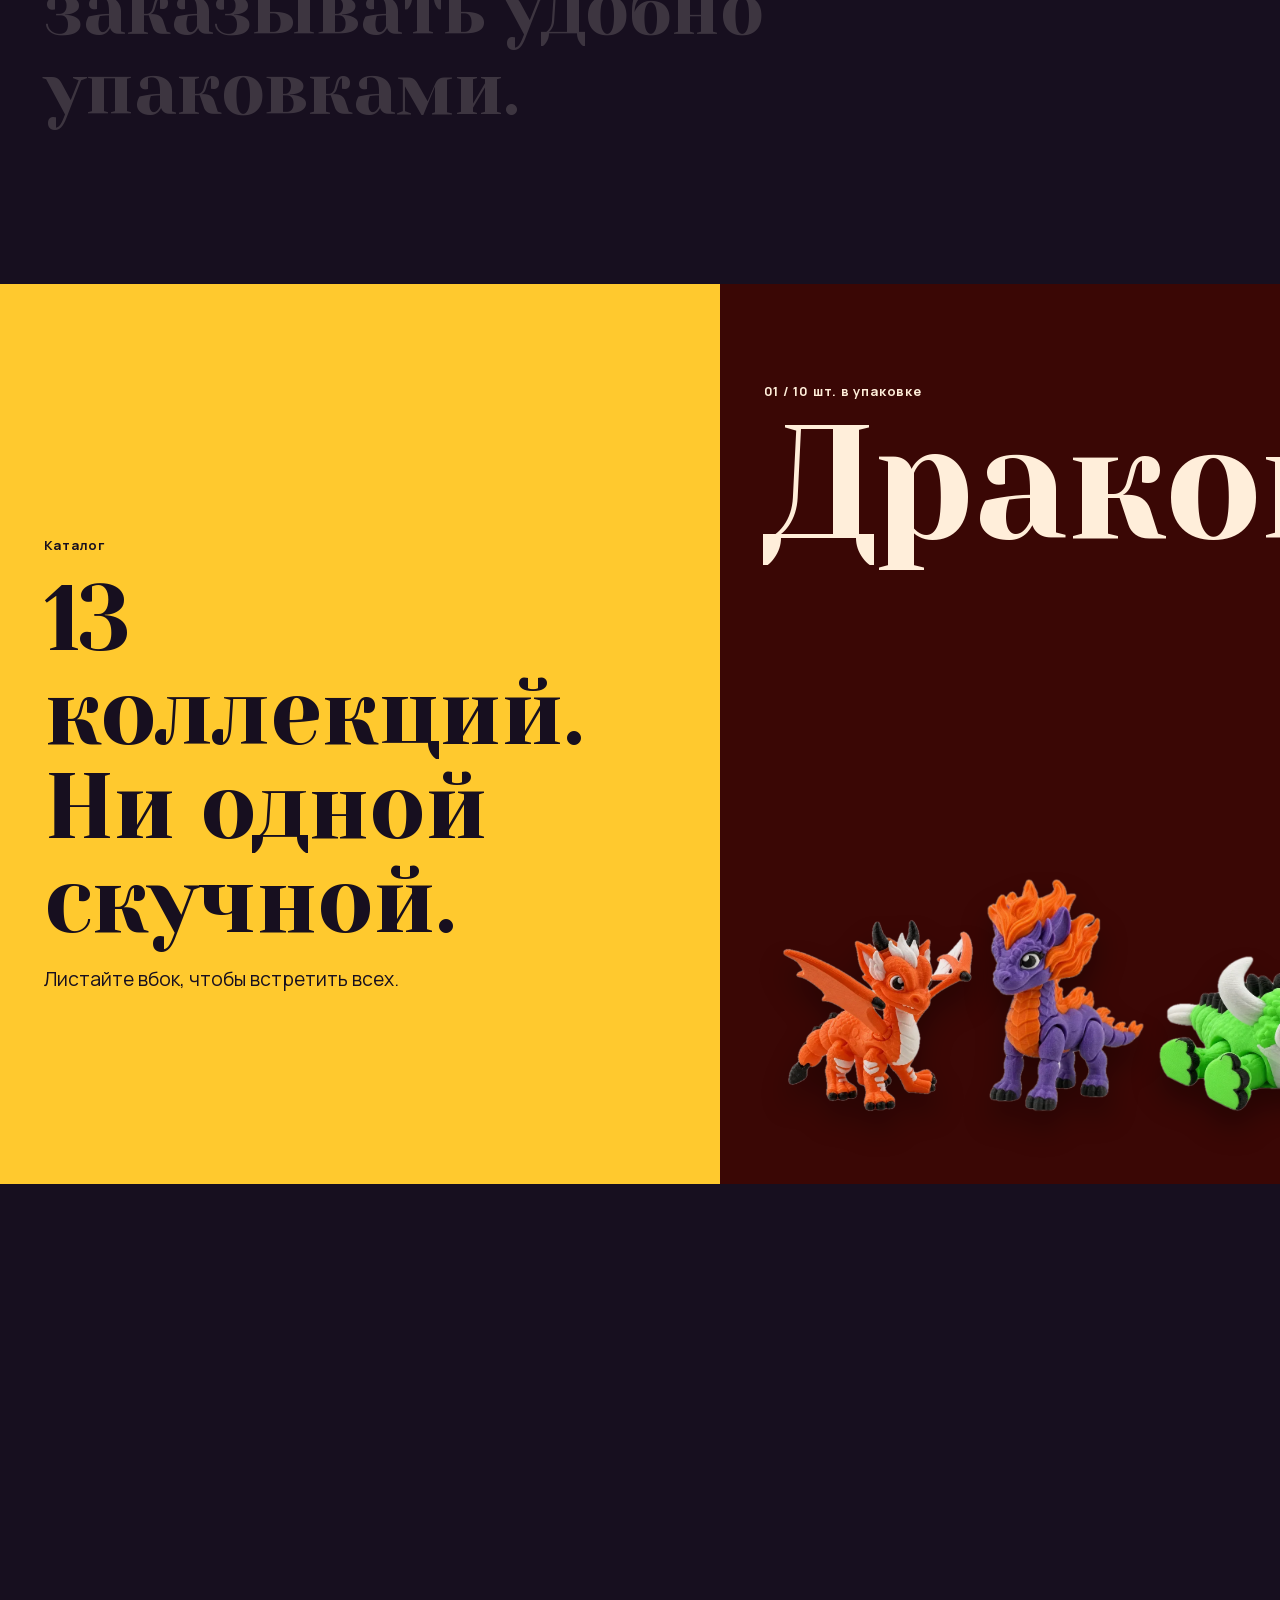
==== commit 2aae5067: "Страница сама переходит на свежую версию после выкладки (обход 10-минутного кэша GitHub Pages) Co-Au" ====
--- a/index.html
+++ b/index.html
@@ -1,14 +1,15 @@
 <!DOCTYPE html>
-<html lang="ru">
+<html lang="ru" data-build="2611081310">
 <head>
 <meta charset="utf-8">
+<script>(function(){var V='2611081310';try{fetch(location.pathname+'?nc='+Date.now(),{cache:'no-store'}).then(function(r){return r.text()}).then(function(t){var m=t.match(/data-build="(\d+)"/);if(m&&m[1]!==V){var u=new URL(location.href);if(u.searchParams.get('b')===m[1])return;u.searchParams.set('b',m[1]);location.replace(u.toString())}})}catch(e){}})()</script>
 <meta name="viewport" content="width=device-width,initial-scale=1">
 <meta name="robots" content="noindex,nofollow">
 <title>Забавия: подвижные игрушки оптом от производителя</title>
 <meta name="description" content="Подвижные игрушки оптом от производителя: драконы, собачки, динозавры, насекомые, ящерицы, животные леса и саванны. Армавир.">
 <link rel="icon" href="assets/img/logo-s.webp" type="image/webp">
-<link rel="stylesheet" href="assets/fonts/fonts.css?v=2611081306">
-<link rel="stylesheet" href="assets/site.css?v=2611081306">
+<link rel="stylesheet" href="assets/fonts/fonts.css?v=2611081310">
+<link rel="stylesheet" href="assets/site.css?v=2611081310">
 </head>
 <body class="is-home">
 <header class="top" id="top"><div class="wrap top-in"><a class="brand" href="index.html" aria-label="Забавия, на главную"><img src="assets/img/logo-s.webp" alt="Забавия" width="120" height="104"></a>
@@ -41,5 +42,5 @@
  <div class="foot-grid"><img src="assets/img/logo-s.webp" alt="Забавия" width="150" height="130" loading="lazy"><nav aria-label="Меню в подвале"><a href="index.html" aria-current="page">Главная</a><a href="o-nas.html">О нас</a><a href="katalog.html">Каталог</a><a href="akcii.html">Акции</a><a href="sertifikaty.html">Сертификаты</a><a href="kontakty.html">Контакты</a></nav><div><a href="tel:+79891211987">+7 (989) 121-19-87</a><br>г. Армавир</div></div>
  <p class="note">Демонстрация дизайна от Ovirra. Сцены и снимки игрушек подготовлены по фото, имена героев условные.</p>
 </div></footer>
-<script src="assets/js/gsap.min.js?v=2611081306"></script><script src="assets/js/ScrollTrigger.min.js?v=2611081306"></script><script src="assets/js/lenis.min.js?v=2611081306"></script><script src="assets/js/site.js?v=2611081306"></script>
+<script src="assets/js/gsap.min.js?v=2611081310"></script><script src="assets/js/ScrollTrigger.min.js?v=2611081310"></script><script src="assets/js/lenis.min.js?v=2611081310"></script><script src="assets/js/site.js?v=2611081310"></script>
 </body></html>
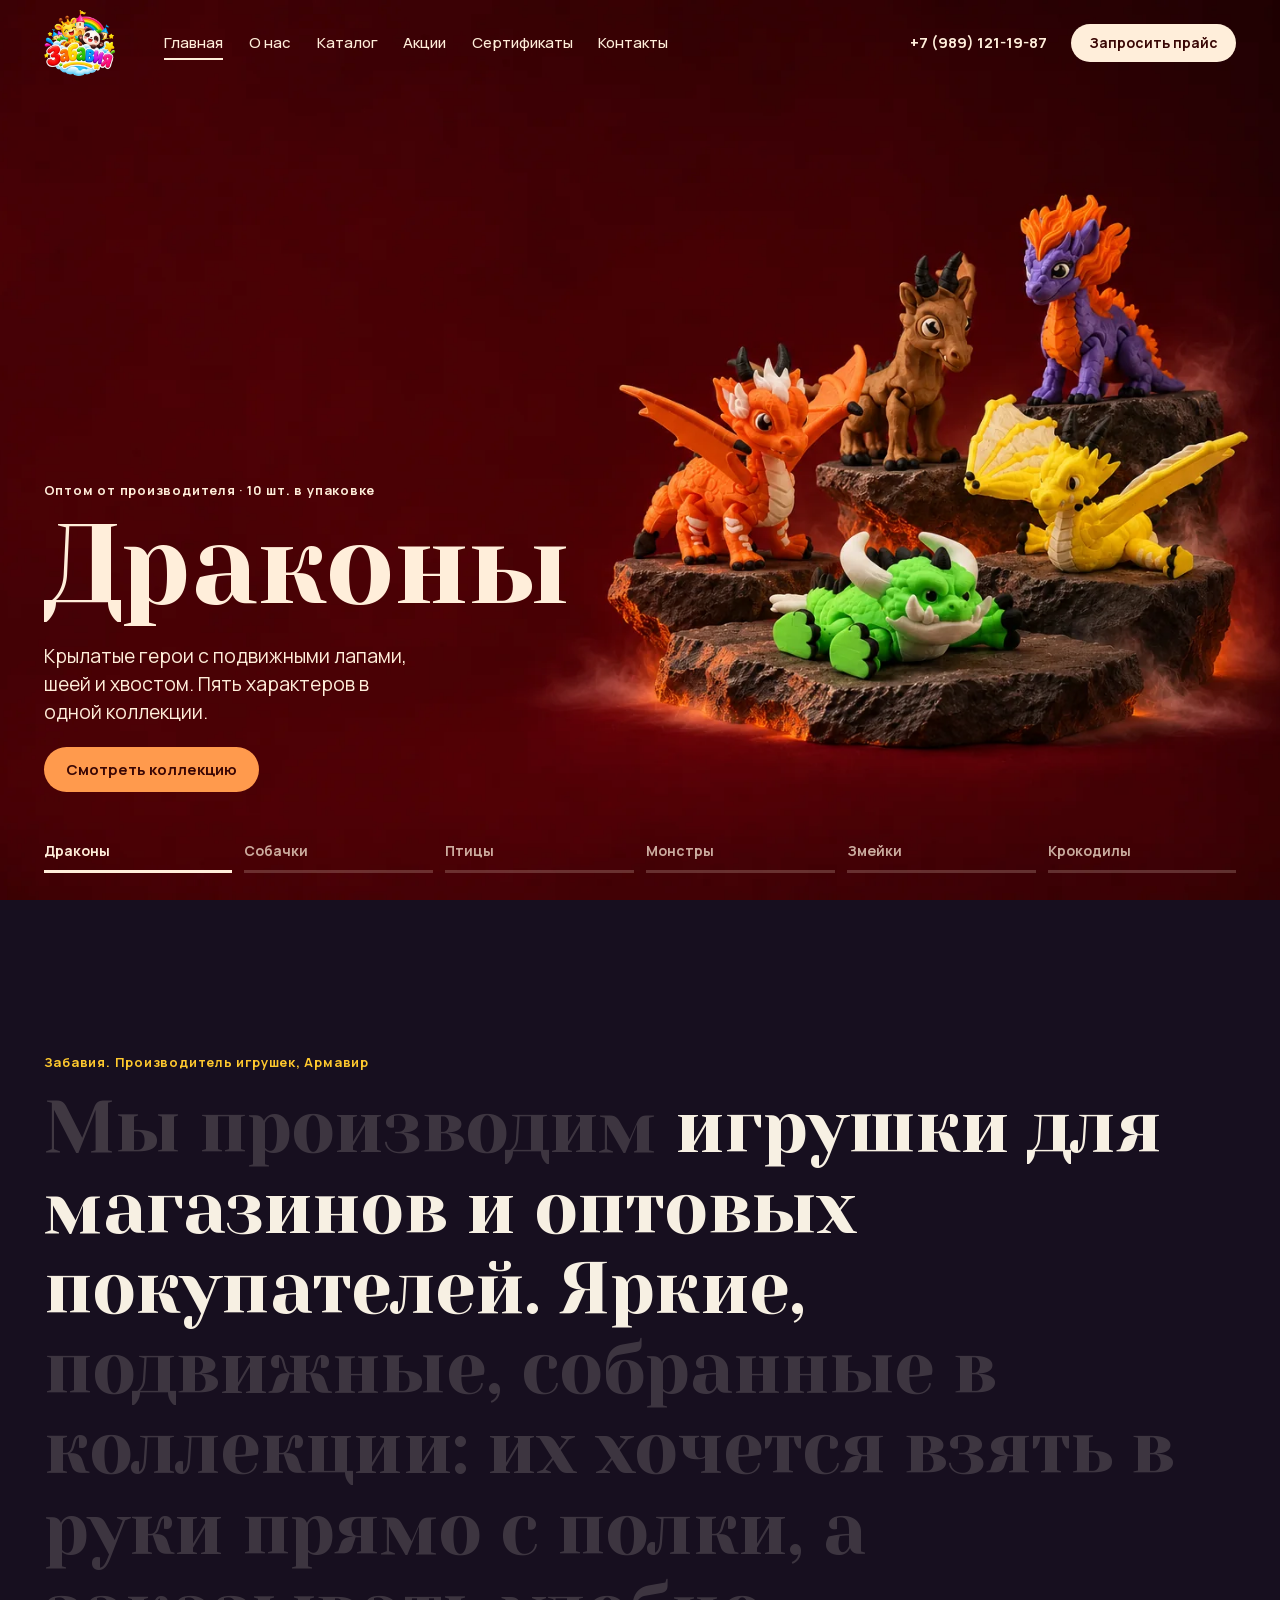
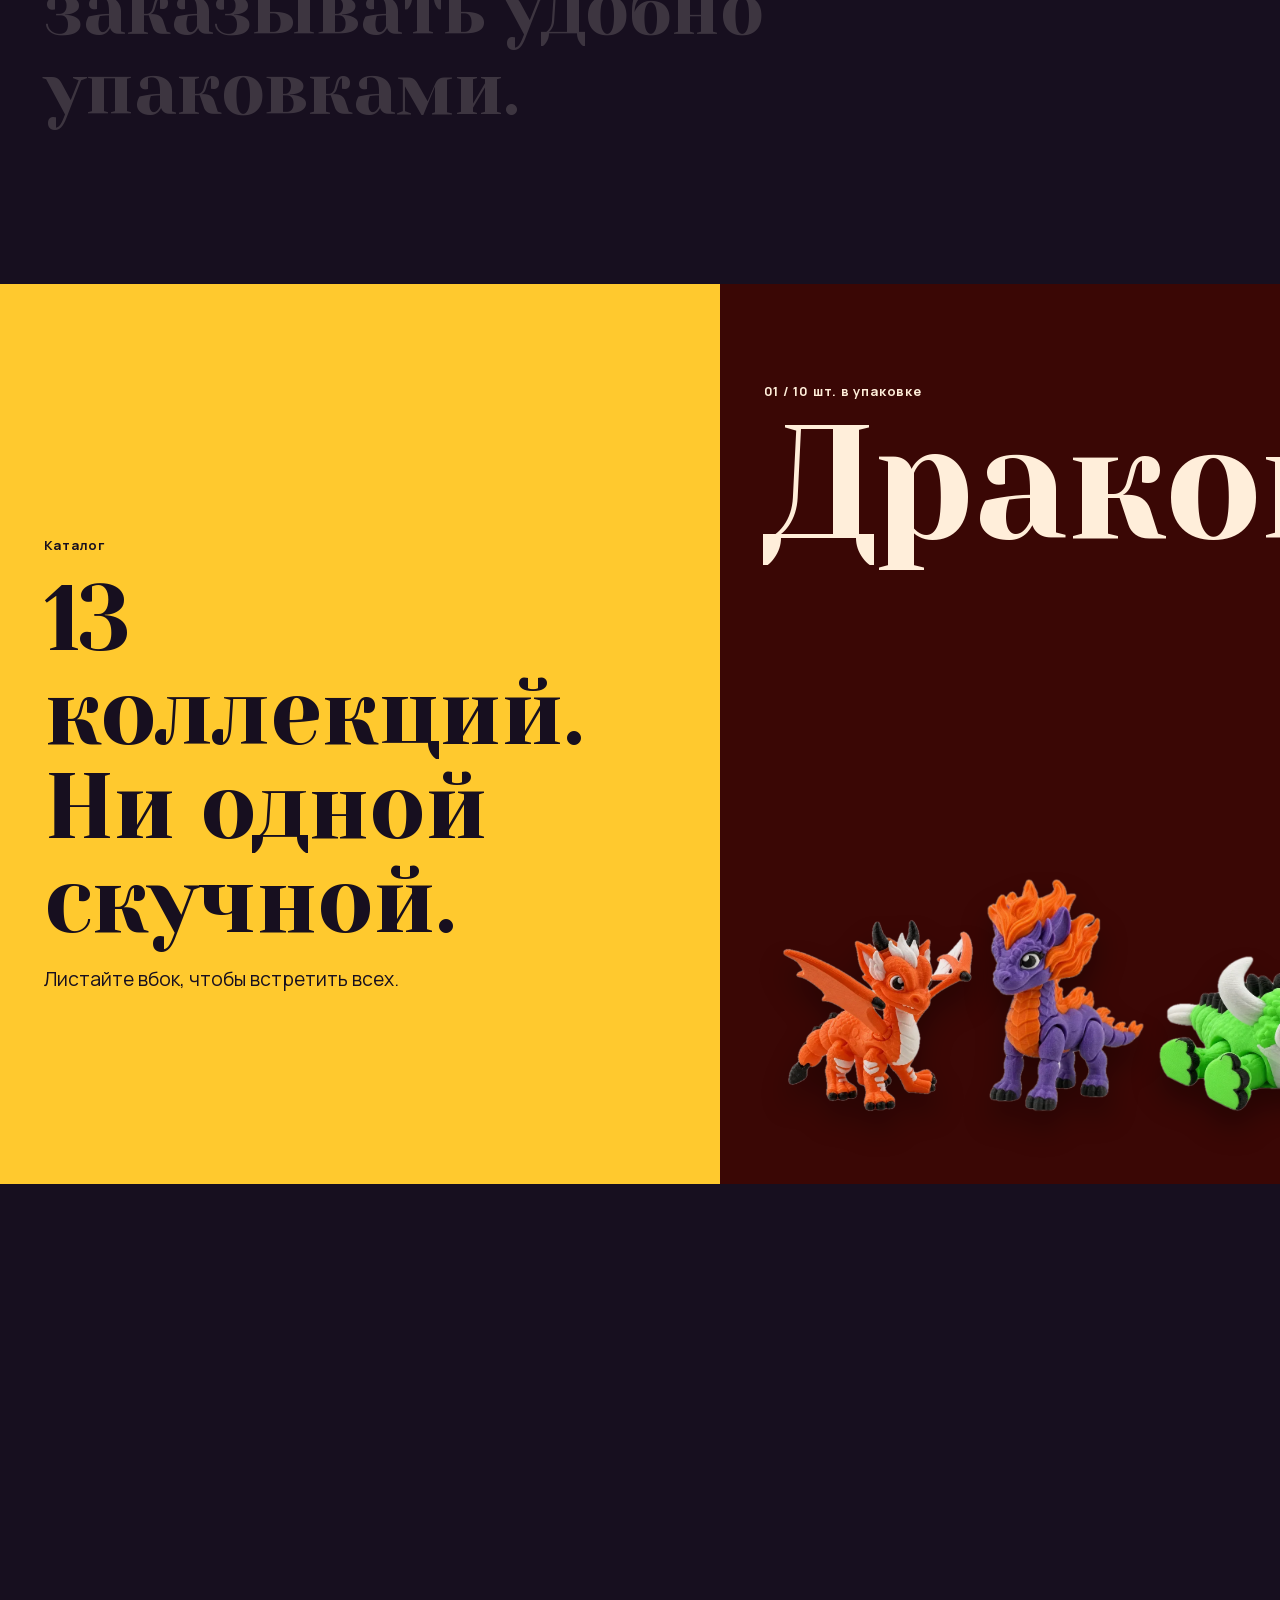
==== commit 82df4475: "Насекомые, Скелеты, Динозавры, Пауки: фигурки перерисованы в стиле сцен каталога (главная и карточки" ====
--- a/index.html
+++ b/index.html
@@ -1,15 +1,15 @@
 <!DOCTYPE html>
-<html lang="ru" data-build="2611081310">
+<html lang="ru" data-build="2611081410">
 <head>
 <meta charset="utf-8">
-<script>(function(){var V='2611081310';try{fetch(location.pathname+'?nc='+Date.now(),{cache:'no-store'}).then(function(r){return r.text()}).then(function(t){var m=t.match(/data-build="(\d+)"/);if(m&&m[1]!==V){var u=new URL(location.href);if(u.searchParams.get('b')===m[1])return;u.searchParams.set('b',m[1]);location.replace(u.toString())}})}catch(e){}})()</script>
+<script>(function(){var V='2611081410';try{fetch(location.pathname+'?nc='+Date.now(),{cache:'no-store'}).then(function(r){return r.text()}).then(function(t){var m=t.match(/data-build="(\d+)"/);if(m&&m[1]!==V){var u=new URL(location.href);if(u.searchParams.get('b')===m[1])return;u.searchParams.set('b',m[1]);location.replace(u.toString())}})}catch(e){}})()</script>
 <meta name="viewport" content="width=device-width,initial-scale=1">
 <meta name="robots" content="noindex,nofollow">
 <title>Забавия: подвижные игрушки оптом от производителя</title>
 <meta name="description" content="Подвижные игрушки оптом от производителя: драконы, собачки, динозавры, насекомые, ящерицы, животные леса и саванны. Армавир.">
 <link rel="icon" href="assets/img/logo-s.webp" type="image/webp">
-<link rel="stylesheet" href="assets/fonts/fonts.css?v=2611081310">
-<link rel="stylesheet" href="assets/site.css?v=2611081310">
+<link rel="stylesheet" href="assets/fonts/fonts.css?v=2611081410">
+<link rel="stylesheet" href="assets/site.css?v=2611081410">
 </head>
 <body class="is-home">
 <header class="top" id="top"><div class="wrap top-in"><a class="brand" href="index.html" aria-label="Забавия, на главную"><img src="assets/img/logo-s.webp" alt="Забавия" width="120" height="104"></a>
@@ -31,7 +31,7 @@
 <picture><source media="(max-width:760px),(max-aspect-ratio:1/1)" data-srcset="assets/img/scenes/croc-t.webp"><img data-src="assets/img/scenes/croc-w.webp" alt="Коллекция Крокодилы"></picture>
 <div class="slide-tx"><p class="kick">Оптом от производителя · 10 шт. в упаковке</p><h2 class="d ttl long"><span>Крокодилы</span></h2><p class="lead">Тело гнётся волной, лапы двигаются. Семь расцветок, от болотной до радужной.</p><a class="pill solid" href="katalog.html#croc">Смотреть коллекцию</a></div></article><div class="dots" role="group" aria-label="Выбор коллекции"><button data-go="0" class=on><span>Драконы</span><i></i></button><button data-go="1"><span>Собачки</span><i></i></button><button data-go="2"><span>Птицы</span><i></i></button><button data-go="3"><span>Монстры</span><i></i></button><button data-go="4"><span>Змейки</span><i></i></button><button data-go="5"><span>Крокодилы</span><i></i></button></div></section>
 <section class="mani"><div class="wrap"><p class="kick">Забавия. Производитель игрушек, Армавир</p><p class="d words" id="words">Мы производим игрушки для магазинов и оптовых покупателей. Яркие, подвижные, собранные в коллекции: их хочется взять в руки прямо с полки, а заказывать удобно упаковками.</p></div></section>
-<section class="band" id="band"><div class="track" id="track"><div class="panel intro"><p class="kick">Каталог</p><p class="d">13 коллекций. Ни&nbsp;одной скучной.</p><p class="lead hint">Листайте вбок, чтобы встретить всех.</p></div><a class="panel" href="katalog.html#dragons" style="--bg:#3a0705;--fg:#ffeeda;--ac:#ff9a4d"><p class="kick">01 / 10 шт. в упаковке</p><p class="d pname">Драконы</p><div class="lineup" style="--sum:4.3;--count:5"><img src="assets/img/toys/d-orange.webp" alt="Огонёк" loading="lazy" decoding="async" style="aspect-ratio:0.997;height:calc(var(--h) * 0.826)"><img src="assets/img/toys/d-purple.webp" alt="Искра" loading="lazy" decoding="async" style="aspect-ratio:0.68;height:calc(var(--h) * 1.0)"><img src="assets/img/toys/d-green.webp" alt="Бульк" loading="lazy" decoding="async" style="aspect-ratio:1.504;height:calc(var(--h) * 0.672)"><img src="assets/img/toys/d-yellow.webp" alt="Лимон" loading="lazy" decoding="async" style="aspect-ratio:1.489;height:calc(var(--h) * 0.676)"><img src="assets/img/toys/d-brown.webp" alt="Рогач" loading="lazy" decoding="async" style="aspect-ratio:0.892;height:calc(var(--h) * 0.873)"></div><span class="go">Смотреть всех героев →</span></a><a class="panel" href="katalog.html#dogs" style="--bg:#0d3b30;--fg:#f1f5e6;--ac:#e9c64f"><p class="kick">02 / 12 шт. в упаковке</p><p class="d pname">Собачки</p><div class="lineup" style="--sum:4.358;--count:6"><img src="assets/img/toys/pug.webp" alt="Мопс" loading="lazy" decoding="async" style="aspect-ratio:0.863;height:calc(var(--h) * 0.829)"><img src="assets/img/toys/dachshund.webp" alt="Такса" loading="lazy" decoding="async" style="aspect-ratio:1.109;height:calc(var(--h) * 0.731)"><img src="assets/img/toys/cavalier.webp" alt="Спаниель" loading="lazy" decoding="async" style="aspect-ratio:1.271;height:calc(var(--h) * 0.683)"><img src="assets/img/toys/jack.webp" alt="Джек-рассел" loading="lazy" decoding="async" style="aspect-ratio:0.71;height:calc(var(--h) * 0.914)"><img src="assets/img/toys/doberman.webp" alt="Доберман" loading="lazy" decoding="async" style="aspect-ratio:0.593;height:calc(var(--h) * 1.0)"><img src="assets/img/toys/dalmatian.webp" alt="Далматин" loading="lazy" decoding="async" style="aspect-ratio:0.878;height:calc(var(--h) * 0.822)"></div><span class="go">Смотреть всех героев →</span></a><a class="panel" href="katalog.html#birds" style="--bg:#efb6b4;--fg:#2b1410;--ac:#8f2c1c"><p class="kick">03 / 10 шт. в упаковке</p><p class="d pname">Птицы</p><div class="lineup" style="--sum:3.526;--count:5"><img src="assets/img/toys/b-rooster.webp" alt="Петух" loading="lazy" decoding="async" style="aspect-ratio:0.692;height:calc(var(--h) * 0.956)"><img src="assets/img/toys/b-goose.webp" alt="Гусь" loading="lazy" decoding="async" style="aspect-ratio:0.632;height:calc(var(--h) * 1.0)"><img src="assets/img/toys/b-sparrow.webp" alt="Воробей" loading="lazy" decoding="async" style="aspect-ratio:1.091;height:calc(var(--h) * 0.761)"><img src="assets/img/toys/b-mallard.webp" alt="Селезень" loading="lazy" decoding="async" style="aspect-ratio:0.722;height:calc(var(--h) * 0.936)"><img src="assets/img/toys/b-turkey.webp" alt="Индюшка" loading="lazy" decoding="async" style="aspect-ratio:0.835;height:calc(var(--h) * 0.87)"></div><span class="go">Смотреть всех героев →</span></a><a class="panel" href="katalog.html#monsters" style="--bg:#1820b8;--fg:#f4f5ff;--ac:#ffd43f"><p class="kick">04 / 6 шт. в упаковке</p><p class="d pname">Монстры</p><div class="lineup" style="--sum:3.682;--count:5"><img src="assets/img/toys/m-shark.webp" alt="Акула" loading="lazy" decoding="async" style="aspect-ratio:0.77;height:calc(var(--h) * 0.964)"><img src="assets/img/toys/m-bull.webp" alt="Бык" loading="lazy" decoding="async" style="aspect-ratio:0.778;height:calc(var(--h) * 0.959)"><img src="assets/img/toys/m-wolf.webp" alt="Волк" loading="lazy" decoding="async" style="aspect-ratio:0.715;height:calc(var(--h) * 1.0)"><img src="assets/img/toys/m-hammer.webp" alt="Молот" loading="lazy" decoding="async" style="aspect-ratio:0.78;height:calc(var(--h) * 0.957)"><img src="assets/img/toys/m-duck.webp" alt="Утка" loading="lazy" decoding="async" style="aspect-ratio:0.75;height:calc(var(--h) * 0.976)"></div><span class="go">Смотреть всех героев →</span></a><a class="panel" href="katalog.html#snake" style="--bg:#efd6b3;--fg:#28190c;--ac:#8f4a13"><p class="kick">05 / 10 шт. в упаковке</p><p class="d pname">Змейки</p><div class="lineup" style="--sum:2.763;--count:4"><img src="assets/img/toys/s-pastel.webp" alt="Радужная" loading="lazy" decoding="async" style="aspect-ratio:0.852;height:calc(var(--h) * 0.85)"><img src="assets/img/toys/s-pink.webp" alt="Зефирная" loading="lazy" decoding="async" style="aspect-ratio:0.878;height:calc(var(--h) * 0.837)"><img src="assets/img/toys/s-copper.webp" alt="Медная" loading="lazy" decoding="async" style="aspect-ratio:0.772;height:calc(var(--h) * 0.893)"><img src="assets/img/toys/s-forest.webp" alt="Лесная" loading="lazy" decoding="async" style="aspect-ratio:0.615;height:calc(var(--h) * 1.0)"></div><span class="go">Смотреть всех героев →</span></a><a class="panel" href="katalog.html#croc" style="--bg:#0a3d42;--fg:#e8f8f3;--ac:#ffb44d"><p class="kick">06 / 10 шт. в упаковке</p><p class="d pname">Крокодилы</p><div class="lineup" style="--sum:4.115;--count:5"><img src="assets/img/toys/c-green.webp" alt="Болотный" loading="lazy" decoding="async" style="aspect-ratio:0.795;height:calc(var(--h) * 1.0)"><img src="assets/img/toys/c-copper.webp" alt="Медный" loading="lazy" decoding="async" style="aspect-ratio:0.803;height:calc(var(--h) * 0.995)"><img src="assets/img/toys/c-red.webp" alt="Алый" loading="lazy" decoding="async" style="aspect-ratio:0.83;height:calc(var(--h) * 0.979)"><img src="assets/img/toys/c-indigo.webp" alt="Индиго" loading="lazy" decoding="async" style="aspect-ratio:0.975;height:calc(var(--h) * 0.903)"><img src="assets/img/toys/c-yellow.webp" alt="Лимонный" loading="lazy" decoding="async" style="aspect-ratio:0.863;height:calc(var(--h) * 0.96)"></div><span class="go">Смотреть всех героев →</span></a><a class="panel" href="katalog.html#forest" style="--bg:#24361f;--fg:#f4efe1;--ac:#f0a54a"><p class="kick">07 / 10 шт. в упаковке</p><p class="d pname">Лесные</p><div class="lineup" style="--sum:3.2;--count:5"><img src="assets/img/toys/f-pony.webp" alt="Пони" loading="lazy" decoding="async" style="aspect-ratio:0.762;height:calc(var(--h) * 0.839)"><img src="assets/img/toys/f-bear.webp" alt="Медведь" loading="lazy" decoding="async" style="aspect-ratio:0.898;height:calc(var(--h) * 0.773)"><img src="assets/img/toys/f-fox.webp" alt="Лиса" loading="lazy" decoding="async" style="aspect-ratio:0.961;height:calc(var(--h) * 0.747)"><img src="assets/img/toys/f-moose.webp" alt="Лось" loading="lazy" decoding="async" style="aspect-ratio:0.536;height:calc(var(--h) * 1.0)"><img src="assets/img/toys/f-wolf.webp" alt="Волк" loading="lazy" decoding="async" style="aspect-ratio:0.703;height:calc(var(--h) * 0.873)"></div><span class="go">Смотреть всех героев →</span></a><a class="panel" href="katalog.html#insects" style="--bg:#2b2163;--fg:#f4f1ff;--ac:#a6f25a"><p class="kick">08 / 12 шт. в упаковке</p><p class="d pname">Насекомые</p><div class="lineup stag" style="--sum:5.372;--count:6"><div class="lr b sh"><img src="assets/img/toys/i-snail.webp" alt="Улитка" loading="lazy" decoding="async" style="aspect-ratio:1.372;height:calc(var(--h) * 0.849)"><img src="assets/img/toys/i-caterpillar.webp" alt="Гусеница" loading="lazy" decoding="async" style="aspect-ratio:2.058;height:calc(var(--h) * 0.693)"><img src="assets/img/toys/i-moth.webp" alt="Мотылёк" loading="lazy" decoding="async" style="aspect-ratio:1.73;height:calc(var(--h) * 0.756)"></div><div class="lr f sh"><img src="assets/img/toys/i-spider.webp" alt="Паучок" loading="lazy" decoding="async" style="aspect-ratio:1.85;height:calc(var(--h) * 0.731)"><img src="assets/img/toys/i-wasp.webp" alt="Оса" loading="lazy" decoding="async" style="aspect-ratio:0.988;height:calc(var(--h) * 1.0)"><img src="assets/img/toys/i-dragonfly.webp" alt="Стрекоза" loading="lazy" decoding="async" style="aspect-ratio:1.675;height:calc(var(--h) * 0.768)"></div></div><span class="go">Смотреть всех героев →</span></a><a class="panel" href="katalog.html#lizards" style="--bg:#cfe5d6;--fg:#13261c;--ac:#c2441a"><p class="kick">09 / 16 шт. в упаковке</p><p class="d pname">Ящерицы</p><div class="lineup stag" style="--sum:7.053;--count:6"><div class="lr b sh"><img src="assets/img/toys/l-yellow.webp" alt="Геккон" loading="lazy" decoding="async" style="aspect-ratio:1.984;height:calc(var(--h) * 0.897)"><img src="assets/img/toys/l-horned.webp" alt="Рогатая ящерица" loading="lazy" decoding="async" style="aspect-ratio:1.596;height:calc(var(--h) * 1.0)"><img src="assets/img/toys/l-red.webp" alt="Дракончик" loading="lazy" decoding="async" style="aspect-ratio:2.133;height:calc(var(--h) * 0.865)"></div><div class="lr f sh"><img src="assets/img/toys/l-blue.webp" alt="Агама" loading="lazy" decoding="async" style="aspect-ratio:2.302;height:calc(var(--h) * 0.833)"><img src="assets/img/toys/l-orange.webp" alt="Огненный геккон" loading="lazy" decoding="async" style="aspect-ratio:1.658;height:calc(var(--h) * 0.981)"><img src="assets/img/toys/l-pink.webp" alt="Розовый геккон" loading="lazy" decoding="async" style="aspect-ratio:1.808;height:calc(var(--h) * 0.94)"></div></div><span class="go">Смотреть всех героев →</span></a><a class="panel" href="katalog.html#savanna" style="--bg:#e2a65c;--fg:#2a1607;--ac:#7a2a0c"><p class="kick">10 / 10 шт. в упаковке</p><p class="d pname">Саванна</p><div class="lineup" style="--sum:3.11;--count:5"><img src="assets/img/toys/v-ostrich.webp" alt="Страус" loading="lazy" decoding="async" style="aspect-ratio:0.624;height:calc(var(--h) * 0.86)"><img src="assets/img/toys/v-gazelle.webp" alt="Антилопа" loading="lazy" decoding="async" style="aspect-ratio:0.747;height:calc(var(--h) * 0.786)"><img src="assets/img/toys/v-giraffe.webp" alt="Жираф" loading="lazy" decoding="async" style="aspect-ratio:0.461;height:calc(var(--h) * 1.0)"><img src="assets/img/toys/v-rhino.webp" alt="Носорог" loading="lazy" decoding="async" style="aspect-ratio:1.368;height:calc(var(--h) * 0.581)"><img src="assets/img/toys/v-elephant.webp" alt="Слониха" loading="lazy" decoding="async" style="aspect-ratio:1.162;height:calc(var(--h) * 0.63)"></div><span class="go">Смотреть всех героев →</span></a><a class="panel" href="katalog.html#skel" style="--bg:#16171d;--fg:#f2ece0;--ac:#e6b84c"><p class="kick">11 / 12 шт. в упаковке</p><p class="d pname">Скелеты</p><div class="lineup stag even" style="--sum:5.152;--count:6"><div class="lr b sh"><img src="assets/img/toys/k-trex.webp" alt="Тираннозавр" loading="lazy" decoding="async" style="aspect-ratio:1.102;height:calc(var(--h) * 0.858)"><img src="assets/img/toys/k-trice.webp" alt="Трицератопс" loading="lazy" decoding="async" style="aspect-ratio:1.561;height:calc(var(--h) * 0.721)"><img src="assets/img/toys/k-para.webp" alt="Паразауролоф" loading="lazy" decoding="async" style="aspect-ratio:0.812;height:calc(var(--h) * 1.0)"></div><div class="lr f sh"><img src="assets/img/toys/k-stego.webp" alt="Стегозавр" loading="lazy" decoding="async" style="aspect-ratio:1.939;height:calc(var(--h) * 0.647)"><img src="assets/img/toys/k-trice2.webp" alt="Трицератопс" loading="lazy" decoding="async" style="aspect-ratio:1.456;height:calc(var(--h) * 0.747)"><img src="assets/img/toys/k-spino.webp" alt="Спинозавр" loading="lazy" decoding="async" style="aspect-ratio:2.344;height:calc(var(--h) * 0.589)"></div></div><span class="go">Смотреть всех героев →</span></a><a class="panel" href="katalog.html#dino" style="--bg:#1d4767;--fg:#eef6ff;--ac:#ffb347"><p class="kick">12 / 12 шт. в упаковке</p><p class="d pname">Динозавры</p><div class="lineup" style="--sum:3.93;--count:5"><img src="assets/img/toys/n-para.webp" alt="Паразавр" loading="lazy" decoding="async" style="aspect-ratio:0.703;height:calc(var(--h) * 0.974)"><img src="assets/img/toys/n-dilo.webp" alt="Дилофозавр" loading="lazy" decoding="async" style="aspect-ratio:0.667;height:calc(var(--h) * 1.0)"><img src="assets/img/toys/n-spino.webp" alt="Спинозавр" loading="lazy" decoding="async" style="aspect-ratio:1.054;height:calc(var(--h) * 0.796)"><img src="assets/img/toys/n-stego.webp" alt="Стегозавр" loading="lazy" decoding="async" style="aspect-ratio:1.076;height:calc(var(--h) * 0.787)"><img src="assets/img/toys/n-ptero.webp" alt="Птеродактиль" loading="lazy" decoding="async" style="aspect-ratio:1.194;height:calc(var(--h) * 0.747)"></div><span class="go">Смотреть всех героев →</span></a><a class="panel" href="katalog.html#spiders" style="--bg:#ffd23f;--fg:#1e1406;--ac:#c2262b"><p class="kick">13 / 12 шт. в упаковке</p><p class="d pname">Пауки</p><div class="lineup stag" style="--sum:5.318;--count:6"><div class="lr b sh"><img src="assets/img/toys/p-red.webp" alt="Рубин" loading="lazy" decoding="async" style="aspect-ratio:1.402;height:calc(var(--h) * 0.936)"><img src="assets/img/toys/p-green.webp" alt="Лайм" loading="lazy" decoding="async" style="aspect-ratio:1.262;height:calc(var(--h) * 0.986)"><img src="assets/img/toys/p-yellow.webp" alt="Лимон" loading="lazy" decoding="async" style="aspect-ratio:1.353;height:calc(var(--h) * 0.953)"></div><div class="lr f sh"><img src="assets/img/toys/p-blue.webp" alt="Сапфир" loading="lazy" decoding="async" style="aspect-ratio:1.393;height:calc(var(--h) * 0.939)"><img src="assets/img/toys/p-brown.webp" alt="Какао" loading="lazy" decoding="async" style="aspect-ratio:1.416;height:calc(var(--h) * 0.931)"><img src="assets/img/toys/p-orange.webp" alt="Апельсин" loading="lazy" decoding="async" style="aspect-ratio:1.228;height:calc(var(--h) * 1.0)"></div></div><span class="go">Смотреть всех героев →</span></a></div></section>
+<section class="band" id="band"><div class="track" id="track"><div class="panel intro"><p class="kick">Каталог</p><p class="d">13 коллекций. Ни&nbsp;одной скучной.</p><p class="lead hint">Листайте вбок, чтобы встретить всех.</p></div><a class="panel" href="katalog.html#dragons" style="--bg:#3a0705;--fg:#ffeeda;--ac:#ff9a4d"><p class="kick">01 / 10 шт. в упаковке</p><p class="d pname">Драконы</p><div class="lineup" style="--sum:4.3;--count:5"><img src="assets/img/toys/d-orange.webp" alt="Огонёк" loading="lazy" decoding="async" style="aspect-ratio:0.997;height:calc(var(--h) * 0.826)"><img src="assets/img/toys/d-purple.webp" alt="Искра" loading="lazy" decoding="async" style="aspect-ratio:0.68;height:calc(var(--h) * 1.0)"><img src="assets/img/toys/d-green.webp" alt="Бульк" loading="lazy" decoding="async" style="aspect-ratio:1.504;height:calc(var(--h) * 0.672)"><img src="assets/img/toys/d-yellow.webp" alt="Лимон" loading="lazy" decoding="async" style="aspect-ratio:1.489;height:calc(var(--h) * 0.676)"><img src="assets/img/toys/d-brown.webp" alt="Рогач" loading="lazy" decoding="async" style="aspect-ratio:0.892;height:calc(var(--h) * 0.873)"></div><span class="go">Смотреть всех героев →</span></a><a class="panel" href="katalog.html#dogs" style="--bg:#0d3b30;--fg:#f1f5e6;--ac:#e9c64f"><p class="kick">02 / 12 шт. в упаковке</p><p class="d pname">Собачки</p><div class="lineup" style="--sum:4.358;--count:6"><img src="assets/img/toys/pug.webp" alt="Мопс" loading="lazy" decoding="async" style="aspect-ratio:0.863;height:calc(var(--h) * 0.829)"><img src="assets/img/toys/dachshund.webp" alt="Такса" loading="lazy" decoding="async" style="aspect-ratio:1.109;height:calc(var(--h) * 0.731)"><img src="assets/img/toys/cavalier.webp" alt="Спаниель" loading="lazy" decoding="async" style="aspect-ratio:1.271;height:calc(var(--h) * 0.683)"><img src="assets/img/toys/jack.webp" alt="Джек-рассел" loading="lazy" decoding="async" style="aspect-ratio:0.71;height:calc(var(--h) * 0.914)"><img src="assets/img/toys/doberman.webp" alt="Доберман" loading="lazy" decoding="async" style="aspect-ratio:0.593;height:calc(var(--h) * 1.0)"><img src="assets/img/toys/dalmatian.webp" alt="Далматин" loading="lazy" decoding="async" style="aspect-ratio:0.878;height:calc(var(--h) * 0.822)"></div><span class="go">Смотреть всех героев →</span></a><a class="panel" href="katalog.html#birds" style="--bg:#efb6b4;--fg:#2b1410;--ac:#8f2c1c"><p class="kick">03 / 10 шт. в упаковке</p><p class="d pname">Птицы</p><div class="lineup" style="--sum:3.526;--count:5"><img src="assets/img/toys/b-rooster.webp" alt="Петух" loading="lazy" decoding="async" style="aspect-ratio:0.692;height:calc(var(--h) * 0.956)"><img src="assets/img/toys/b-goose.webp" alt="Гусь" loading="lazy" decoding="async" style="aspect-ratio:0.632;height:calc(var(--h) * 1.0)"><img src="assets/img/toys/b-sparrow.webp" alt="Воробей" loading="lazy" decoding="async" style="aspect-ratio:1.091;height:calc(var(--h) * 0.761)"><img src="assets/img/toys/b-mallard.webp" alt="Селезень" loading="lazy" decoding="async" style="aspect-ratio:0.722;height:calc(var(--h) * 0.936)"><img src="assets/img/toys/b-turkey.webp" alt="Индюшка" loading="lazy" decoding="async" style="aspect-ratio:0.835;height:calc(var(--h) * 0.87)"></div><span class="go">Смотреть всех героев →</span></a><a class="panel" href="katalog.html#monsters" style="--bg:#1820b8;--fg:#f4f5ff;--ac:#ffd43f"><p class="kick">04 / 6 шт. в упаковке</p><p class="d pname">Монстры</p><div class="lineup" style="--sum:3.682;--count:5"><img src="assets/img/toys/m-shark.webp" alt="Акула" loading="lazy" decoding="async" style="aspect-ratio:0.77;height:calc(var(--h) * 0.964)"><img src="assets/img/toys/m-bull.webp" alt="Бык" loading="lazy" decoding="async" style="aspect-ratio:0.778;height:calc(var(--h) * 0.959)"><img src="assets/img/toys/m-wolf.webp" alt="Волк" loading="lazy" decoding="async" style="aspect-ratio:0.715;height:calc(var(--h) * 1.0)"><img src="assets/img/toys/m-hammer.webp" alt="Молот" loading="lazy" decoding="async" style="aspect-ratio:0.78;height:calc(var(--h) * 0.957)"><img src="assets/img/toys/m-duck.webp" alt="Утка" loading="lazy" decoding="async" style="aspect-ratio:0.75;height:calc(var(--h) * 0.976)"></div><span class="go">Смотреть всех героев →</span></a><a class="panel" href="katalog.html#snake" style="--bg:#efd6b3;--fg:#28190c;--ac:#8f4a13"><p class="kick">05 / 10 шт. в упаковке</p><p class="d pname">Змейки</p><div class="lineup" style="--sum:2.763;--count:4"><img src="assets/img/toys/s-pastel.webp" alt="Радужная" loading="lazy" decoding="async" style="aspect-ratio:0.852;height:calc(var(--h) * 0.85)"><img src="assets/img/toys/s-pink.webp" alt="Зефирная" loading="lazy" decoding="async" style="aspect-ratio:0.878;height:calc(var(--h) * 0.837)"><img src="assets/img/toys/s-copper.webp" alt="Медная" loading="lazy" decoding="async" style="aspect-ratio:0.772;height:calc(var(--h) * 0.893)"><img src="assets/img/toys/s-forest.webp" alt="Лесная" loading="lazy" decoding="async" style="aspect-ratio:0.615;height:calc(var(--h) * 1.0)"></div><span class="go">Смотреть всех героев →</span></a><a class="panel" href="katalog.html#croc" style="--bg:#0a3d42;--fg:#e8f8f3;--ac:#ffb44d"><p class="kick">06 / 10 шт. в упаковке</p><p class="d pname">Крокодилы</p><div class="lineup" style="--sum:4.115;--count:5"><img src="assets/img/toys/c-green.webp" alt="Болотный" loading="lazy" decoding="async" style="aspect-ratio:0.795;height:calc(var(--h) * 1.0)"><img src="assets/img/toys/c-copper.webp" alt="Медный" loading="lazy" decoding="async" style="aspect-ratio:0.803;height:calc(var(--h) * 0.995)"><img src="assets/img/toys/c-red.webp" alt="Алый" loading="lazy" decoding="async" style="aspect-ratio:0.83;height:calc(var(--h) * 0.979)"><img src="assets/img/toys/c-indigo.webp" alt="Индиго" loading="lazy" decoding="async" style="aspect-ratio:0.975;height:calc(var(--h) * 0.903)"><img src="assets/img/toys/c-yellow.webp" alt="Лимонный" loading="lazy" decoding="async" style="aspect-ratio:0.863;height:calc(var(--h) * 0.96)"></div><span class="go">Смотреть всех героев →</span></a><a class="panel" href="katalog.html#forest" style="--bg:#24361f;--fg:#f4efe1;--ac:#f0a54a"><p class="kick">07 / 10 шт. в упаковке</p><p class="d pname">Лесные</p><div class="lineup" style="--sum:3.2;--count:5"><img src="assets/img/toys/f-pony.webp" alt="Пони" loading="lazy" decoding="async" style="aspect-ratio:0.762;height:calc(var(--h) * 0.839)"><img src="assets/img/toys/f-bear.webp" alt="Медведь" loading="lazy" decoding="async" style="aspect-ratio:0.898;height:calc(var(--h) * 0.773)"><img src="assets/img/toys/f-fox.webp" alt="Лиса" loading="lazy" decoding="async" style="aspect-ratio:0.961;height:calc(var(--h) * 0.747)"><img src="assets/img/toys/f-moose.webp" alt="Лось" loading="lazy" decoding="async" style="aspect-ratio:0.536;height:calc(var(--h) * 1.0)"><img src="assets/img/toys/f-wolf.webp" alt="Волк" loading="lazy" decoding="async" style="aspect-ratio:0.703;height:calc(var(--h) * 0.873)"></div><span class="go">Смотреть всех героев →</span></a><a class="panel" href="katalog.html#insects" style="--bg:#2b2163;--fg:#f4f1ff;--ac:#a6f25a"><p class="kick">08 / 12 шт. в упаковке</p><p class="d pname">Насекомые</p><div class="lineup stag" style="--sum:5.361;--count:6"><div class="lr b sh"><img src="assets/img/toys/i-snail.webp" alt="Улитка" loading="lazy" decoding="async" style="aspect-ratio:1.306;height:calc(var(--h) * 0.86)"><img src="assets/img/toys/i-caterpillar.webp" alt="Гусеница" loading="lazy" decoding="async" style="aspect-ratio:2.23;height:calc(var(--h) * 0.658)"><img src="assets/img/toys/i-moth.webp" alt="Мотылёк" loading="lazy" decoding="async" style="aspect-ratio:1.744;height:calc(var(--h) * 0.744)"></div><div class="lr f sh"><img src="assets/img/toys/i-spider.webp" alt="Паучок" loading="lazy" decoding="async" style="aspect-ratio:1.86;height:calc(var(--h) * 0.721)"><img src="assets/img/toys/i-wasp.webp" alt="Оса" loading="lazy" decoding="async" style="aspect-ratio:0.966;height:calc(var(--h) * 1.0)"><img src="assets/img/toys/i-dragonfly.webp" alt="Стрекоза" loading="lazy" decoding="async" style="aspect-ratio:1.658;height:calc(var(--h) * 0.763)"></div></div><span class="go">Смотреть всех героев →</span></a><a class="panel" href="katalog.html#lizards" style="--bg:#cfe5d6;--fg:#13261c;--ac:#c2441a"><p class="kick">09 / 16 шт. в упаковке</p><p class="d pname">Ящерицы</p><div class="lineup stag" style="--sum:7.053;--count:6"><div class="lr b sh"><img src="assets/img/toys/l-yellow.webp" alt="Геккон" loading="lazy" decoding="async" style="aspect-ratio:1.984;height:calc(var(--h) * 0.897)"><img src="assets/img/toys/l-horned.webp" alt="Рогатая ящерица" loading="lazy" decoding="async" style="aspect-ratio:1.596;height:calc(var(--h) * 1.0)"><img src="assets/img/toys/l-red.webp" alt="Дракончик" loading="lazy" decoding="async" style="aspect-ratio:2.133;height:calc(var(--h) * 0.865)"></div><div class="lr f sh"><img src="assets/img/toys/l-blue.webp" alt="Агама" loading="lazy" decoding="async" style="aspect-ratio:2.302;height:calc(var(--h) * 0.833)"><img src="assets/img/toys/l-orange.webp" alt="Огненный геккон" loading="lazy" decoding="async" style="aspect-ratio:1.658;height:calc(var(--h) * 0.981)"><img src="assets/img/toys/l-pink.webp" alt="Розовый геккон" loading="lazy" decoding="async" style="aspect-ratio:1.808;height:calc(var(--h) * 0.94)"></div></div><span class="go">Смотреть всех героев →</span></a><a class="panel" href="katalog.html#savanna" style="--bg:#e2a65c;--fg:#2a1607;--ac:#7a2a0c"><p class="kick">10 / 10 шт. в упаковке</p><p class="d pname">Саванна</p><div class="lineup" style="--sum:3.11;--count:5"><img src="assets/img/toys/v-ostrich.webp" alt="Страус" loading="lazy" decoding="async" style="aspect-ratio:0.624;height:calc(var(--h) * 0.86)"><img src="assets/img/toys/v-gazelle.webp" alt="Антилопа" loading="lazy" decoding="async" style="aspect-ratio:0.747;height:calc(var(--h) * 0.786)"><img src="assets/img/toys/v-giraffe.webp" alt="Жираф" loading="lazy" decoding="async" style="aspect-ratio:0.461;height:calc(var(--h) * 1.0)"><img src="assets/img/toys/v-rhino.webp" alt="Носорог" loading="lazy" decoding="async" style="aspect-ratio:1.368;height:calc(var(--h) * 0.581)"><img src="assets/img/toys/v-elephant.webp" alt="Слониха" loading="lazy" decoding="async" style="aspect-ratio:1.162;height:calc(var(--h) * 0.63)"></div><span class="go">Смотреть всех героев →</span></a><a class="panel" href="katalog.html#skel" style="--bg:#16171d;--fg:#f2ece0;--ac:#e6b84c"><p class="kick">11 / 12 шт. в упаковке</p><p class="d pname">Скелеты</p><div class="lineup stag even" style="--sum:5.544;--count:6"><div class="lr b sh"><img src="assets/img/toys/k-trex.webp" alt="Тираннозавр" loading="lazy" decoding="async" style="aspect-ratio:1.17;height:calc(var(--h) * 0.878)"><img src="assets/img/toys/k-trice.webp" alt="Трицератопс" loading="lazy" decoding="async" style="aspect-ratio:1.588;height:calc(var(--h) * 0.754)"><img src="assets/img/toys/k-para.webp" alt="Паразауролоф" loading="lazy" decoding="async" style="aspect-ratio:0.902;height:calc(var(--h) * 1.0)"></div><div class="lr f sh"><img src="assets/img/toys/k-stego.webp" alt="Стегозавр" loading="lazy" decoding="async" style="aspect-ratio:1.975;height:calc(var(--h) * 0.676)"><img src="assets/img/toys/k-trice2.webp" alt="Трицератопс" loading="lazy" decoding="async" style="aspect-ratio:1.633;height:calc(var(--h) * 0.743)"><img src="assets/img/toys/k-spino.webp" alt="Спинозавр" loading="lazy" decoding="async" style="aspect-ratio:2.452;height:calc(var(--h) * 0.607)"></div></div><span class="go">Смотреть всех героев →</span></a><a class="panel" href="katalog.html#dino" style="--bg:#1d4767;--fg:#eef6ff;--ac:#ffb347"><p class="kick">12 / 12 шт. в упаковке</p><p class="d pname">Динозавры</p><div class="lineup" style="--sum:3.895;--count:5"><img src="assets/img/toys/n-para.webp" alt="Паразавр" loading="lazy" decoding="async" style="aspect-ratio:0.761;height:calc(var(--h) * 0.922)"><img src="assets/img/toys/n-dilo.webp" alt="Дилофозавр" loading="lazy" decoding="async" style="aspect-ratio:0.647;height:calc(var(--h) * 1.0)"><img src="assets/img/toys/n-spino.webp" alt="Спинозавр" loading="lazy" decoding="async" style="aspect-ratio:1.056;height:calc(var(--h) * 0.783)"><img src="assets/img/toys/n-stego.webp" alt="Стегозавр" loading="lazy" decoding="async" style="aspect-ratio:1.107;height:calc(var(--h) * 0.765)"><img src="assets/img/toys/n-ptero.webp" alt="Птеродактиль" loading="lazy" decoding="async" style="aspect-ratio:1.179;height:calc(var(--h) * 0.741)"></div><span class="go">Смотреть всех героев →</span></a><a class="panel" href="katalog.html#spiders" style="--bg:#ffd23f;--fg:#1e1406;--ac:#c2262b"><p class="kick">13 / 12 шт. в упаковке</p><p class="d pname">Пауки</p><div class="lineup stag" style="--sum:5.91;--count:6"><div class="lr b sh"><img src="assets/img/toys/p-red.webp" alt="Рубин" loading="lazy" decoding="async" style="aspect-ratio:1.58;height:calc(var(--h) * 0.933)"><img src="assets/img/toys/p-green.webp" alt="Лайм" loading="lazy" decoding="async" style="aspect-ratio:1.4;height:calc(var(--h) * 0.991)"><img src="assets/img/toys/p-yellow.webp" alt="Лимон" loading="lazy" decoding="async" style="aspect-ratio:1.561;height:calc(var(--h) * 0.939)"></div><div class="lr f sh"><img src="assets/img/toys/p-blue.webp" alt="Сапфир" loading="lazy" decoding="async" style="aspect-ratio:1.495;height:calc(var(--h) * 0.959)"><img src="assets/img/toys/p-brown.webp" alt="Какао" loading="lazy" decoding="async" style="aspect-ratio:1.492;height:calc(var(--h) * 0.96)"><img src="assets/img/toys/p-orange.webp" alt="Апельсин" loading="lazy" decoding="async" style="aspect-ratio:1.376;height:calc(var(--h) * 1.0)"></div></div><span class="go">Смотреть всех героев →</span></a></div></section>
 <section class="roll"><div class="wrap"><h2 class="d rv">Герои для вашей полки</h2></div><div class="marq"><div class="marq-in"><figure><img src="assets/img/toys/pug.webp" alt="Мопс" loading="lazy"><figcaption>Мопс</figcaption></figure><figure><img src="assets/img/toys/f-fox.webp" alt="Лиса" loading="lazy"><figcaption>Лиса</figcaption></figure><figure><img src="assets/img/toys/d-orange.webp" alt="Огонёк" loading="lazy"><figcaption>Огонёк</figcaption></figure><figure><img src="assets/img/toys/v-giraffe.webp" alt="Жираф" loading="lazy"><figcaption>Жираф</figcaption></figure><figure><img src="assets/img/toys/b-rooster.webp" alt="Петух" loading="lazy"><figcaption>Петух</figcaption></figure><figure><img src="assets/img/toys/p-red.webp" alt="Рубин" loading="lazy"><figcaption>Рубин</figcaption></figure><figure><img src="assets/img/toys/m-shark.webp" alt="Акула" loading="lazy"><figcaption>Акула</figcaption></figure><figure><img src="assets/img/toys/n-ptero.webp" alt="Птеродактиль" loading="lazy"><figcaption>Птеродактиль</figcaption></figure><figure><img src="assets/img/toys/jack.webp" alt="Джек-рассел" loading="lazy"><figcaption>Джек-рассел</figcaption></figure><figure><img src="assets/img/toys/i-snail.webp" alt="Улитка" loading="lazy"><figcaption>Улитка</figcaption></figure><figure><img src="assets/img/toys/b-goose.webp" alt="Гусь" loading="lazy"><figcaption>Гусь</figcaption></figure><figure><img src="assets/img/toys/l-yellow.webp" alt="Геккон" loading="lazy"><figcaption>Геккон</figcaption></figure><figure><img src="assets/img/toys/d-green.webp" alt="Бульк" loading="lazy"><figcaption>Бульк</figcaption></figure><figure><img src="assets/img/toys/f-moose.webp" alt="Лось" loading="lazy"><figcaption>Лось</figcaption></figure><figure><img src="assets/img/toys/m-duck.webp" alt="Утка" loading="lazy"><figcaption>Утка</figcaption></figure><figure><img src="assets/img/toys/k-trex.webp" alt="Тираннозавр" loading="lazy"><figcaption>Тираннозавр</figcaption></figure><figure><img src="assets/img/toys/dachshund.webp" alt="Такса" loading="lazy"><figcaption>Такса</figcaption></figure><figure><img src="assets/img/toys/v-elephant.webp" alt="Слониха" loading="lazy"><figcaption>Слониха</figcaption></figure><figure><img src="assets/img/toys/cavalier.webp" alt="Спаниель" loading="lazy"><figcaption>Спаниель</figcaption></figure><figure><img src="assets/img/toys/i-caterpillar.webp" alt="Гусеница" loading="lazy"><figcaption>Гусеница</figcaption></figure><figure><img src="assets/img/toys/m-wolf.webp" alt="Волк" loading="lazy"><figcaption>Волк</figcaption></figure><figure><img src="assets/img/toys/n-dilo.webp" alt="Дилофозавр" loading="lazy"><figcaption>Дилофозавр</figcaption></figure><figure><img src="assets/img/toys/b-turkey.webp" alt="Индюшка" loading="lazy"><figcaption>Индюшка</figcaption></figure><figure><img src="assets/img/toys/p-yellow.webp" alt="Лимон" loading="lazy"><figcaption>Лимон</figcaption></figure><figure><img src="assets/img/toys/pug.webp" alt="Мопс" loading="lazy"><figcaption>Мопс</figcaption></figure><figure><img src="assets/img/toys/f-fox.webp" alt="Лиса" loading="lazy"><figcaption>Лиса</figcaption></figure><figure><img src="assets/img/toys/d-orange.webp" alt="Огонёк" loading="lazy"><figcaption>Огонёк</figcaption></figure><figure><img src="assets/img/toys/v-giraffe.webp" alt="Жираф" loading="lazy"><figcaption>Жираф</figcaption></figure><figure><img src="assets/img/toys/b-rooster.webp" alt="Петух" loading="lazy"><figcaption>Петух</figcaption></figure><figure><img src="assets/img/toys/p-red.webp" alt="Рубин" loading="lazy"><figcaption>Рубин</figcaption></figure><figure><img src="assets/img/toys/m-shark.webp" alt="Акула" loading="lazy"><figcaption>Акула</figcaption></figure><figure><img src="assets/img/toys/n-ptero.webp" alt="Птеродактиль" loading="lazy"><figcaption>Птеродактиль</figcaption></figure><figure><img src="assets/img/toys/jack.webp" alt="Джек-рассел" loading="lazy"><figcaption>Джек-рассел</figcaption></figure><figure><img src="assets/img/toys/i-snail.webp" alt="Улитка" loading="lazy"><figcaption>Улитка</figcaption></figure><figure><img src="assets/img/toys/b-goose.webp" alt="Гусь" loading="lazy"><figcaption>Гусь</figcaption></figure><figure><img src="assets/img/toys/l-yellow.webp" alt="Геккон" loading="lazy"><figcaption>Геккон</figcaption></figure><figure><img src="assets/img/toys/d-green.webp" alt="Бульк" loading="lazy"><figcaption>Бульк</figcaption></figure><figure><img src="assets/img/toys/f-moose.webp" alt="Лось" loading="lazy"><figcaption>Лось</figcaption></figure><figure><img src="assets/img/toys/m-duck.webp" alt="Утка" loading="lazy"><figcaption>Утка</figcaption></figure><figure><img src="assets/img/toys/k-trex.webp" alt="Тираннозавр" loading="lazy"><figcaption>Тираннозавр</figcaption></figure><figure><img src="assets/img/toys/dachshund.webp" alt="Такса" loading="lazy"><figcaption>Такса</figcaption></figure><figure><img src="assets/img/toys/v-elephant.webp" alt="Слониха" loading="lazy"><figcaption>Слониха</figcaption></figure><figure><img src="assets/img/toys/cavalier.webp" alt="Спаниель" loading="lazy"><figcaption>Спаниель</figcaption></figure><figure><img src="assets/img/toys/i-caterpillar.webp" alt="Гусеница" loading="lazy"><figcaption>Гусеница</figcaption></figure><figure><img src="assets/img/toys/m-wolf.webp" alt="Волк" loading="lazy"><figcaption>Волк</figcaption></figure><figure><img src="assets/img/toys/n-dilo.webp" alt="Дилофозавр" loading="lazy"><figcaption>Дилофозавр</figcaption></figure><figure><img src="assets/img/toys/b-turkey.webp" alt="Индюшка" loading="lazy"><figcaption>Индюшка</figcaption></figure><figure><img src="assets/img/toys/p-yellow.webp" alt="Лимон" loading="lazy"><figcaption>Лимон</figcaption></figure></div></div></section>
 <section class="why"><div class="wrap"><p class="kick">Оптовым покупателям</p><h2 class="d rv">Работаем напрямую с&nbsp;магазинами</h2><div class="why-g"><div class="rv"><b class="d">От производителя</b><p>Заказ напрямую, без посредников между вами и производством.</p></div><div class="rv"><b class="d">Удобная фасовка</b><p>Коллекции идут в упаковках от 6 до 16 штук.</p></div><div class="rv"><b class="d">Одна поставка</b><p>Игрушки можно заказать вместе со сладостями и снеками нашего производства.</p></div></div>
 <h3 class="d order-h rv">Как заказать</h3><ol class="order"><li class="rv"><b class="d">1</b>Запросите прайс и условия поставки.</li><li class="rv"><b class="d">2</b>Выберите коллекции и количество упаковок.</li><li class="rv"><b class="d">3</b>Согласуйте заказ и доставку с менеджером.</li></ol><a class="pill solid rv" href="kontakty.html">Запросить прайс</a></div></section>
@@ -42,5 +42,5 @@
  <div class="foot-grid"><img src="assets/img/logo-s.webp" alt="Забавия" width="150" height="130" loading="lazy"><nav aria-label="Меню в подвале"><a href="index.html" aria-current="page">Главная</a><a href="o-nas.html">О нас</a><a href="katalog.html">Каталог</a><a href="akcii.html">Акции</a><a href="sertifikaty.html">Сертификаты</a><a href="kontakty.html">Контакты</a></nav><div><a href="tel:+79891211987">+7 (989) 121-19-87</a><br>г. Армавир</div></div>
  <p class="note">Демонстрация дизайна от Ovirra. Сцены и снимки игрушек подготовлены по фото, имена героев условные.</p>
 </div></footer>
-<script src="assets/js/gsap.min.js?v=2611081310"></script><script src="assets/js/ScrollTrigger.min.js?v=2611081310"></script><script src="assets/js/lenis.min.js?v=2611081310"></script><script src="assets/js/site.js?v=2611081310"></script>
+<script src="assets/js/gsap.min.js?v=2611081410"></script><script src="assets/js/ScrollTrigger.min.js?v=2611081410"></script><script src="assets/js/lenis.min.js?v=2611081410"></script><script src="assets/js/site.js?v=2611081410"></script>
 </body></html>
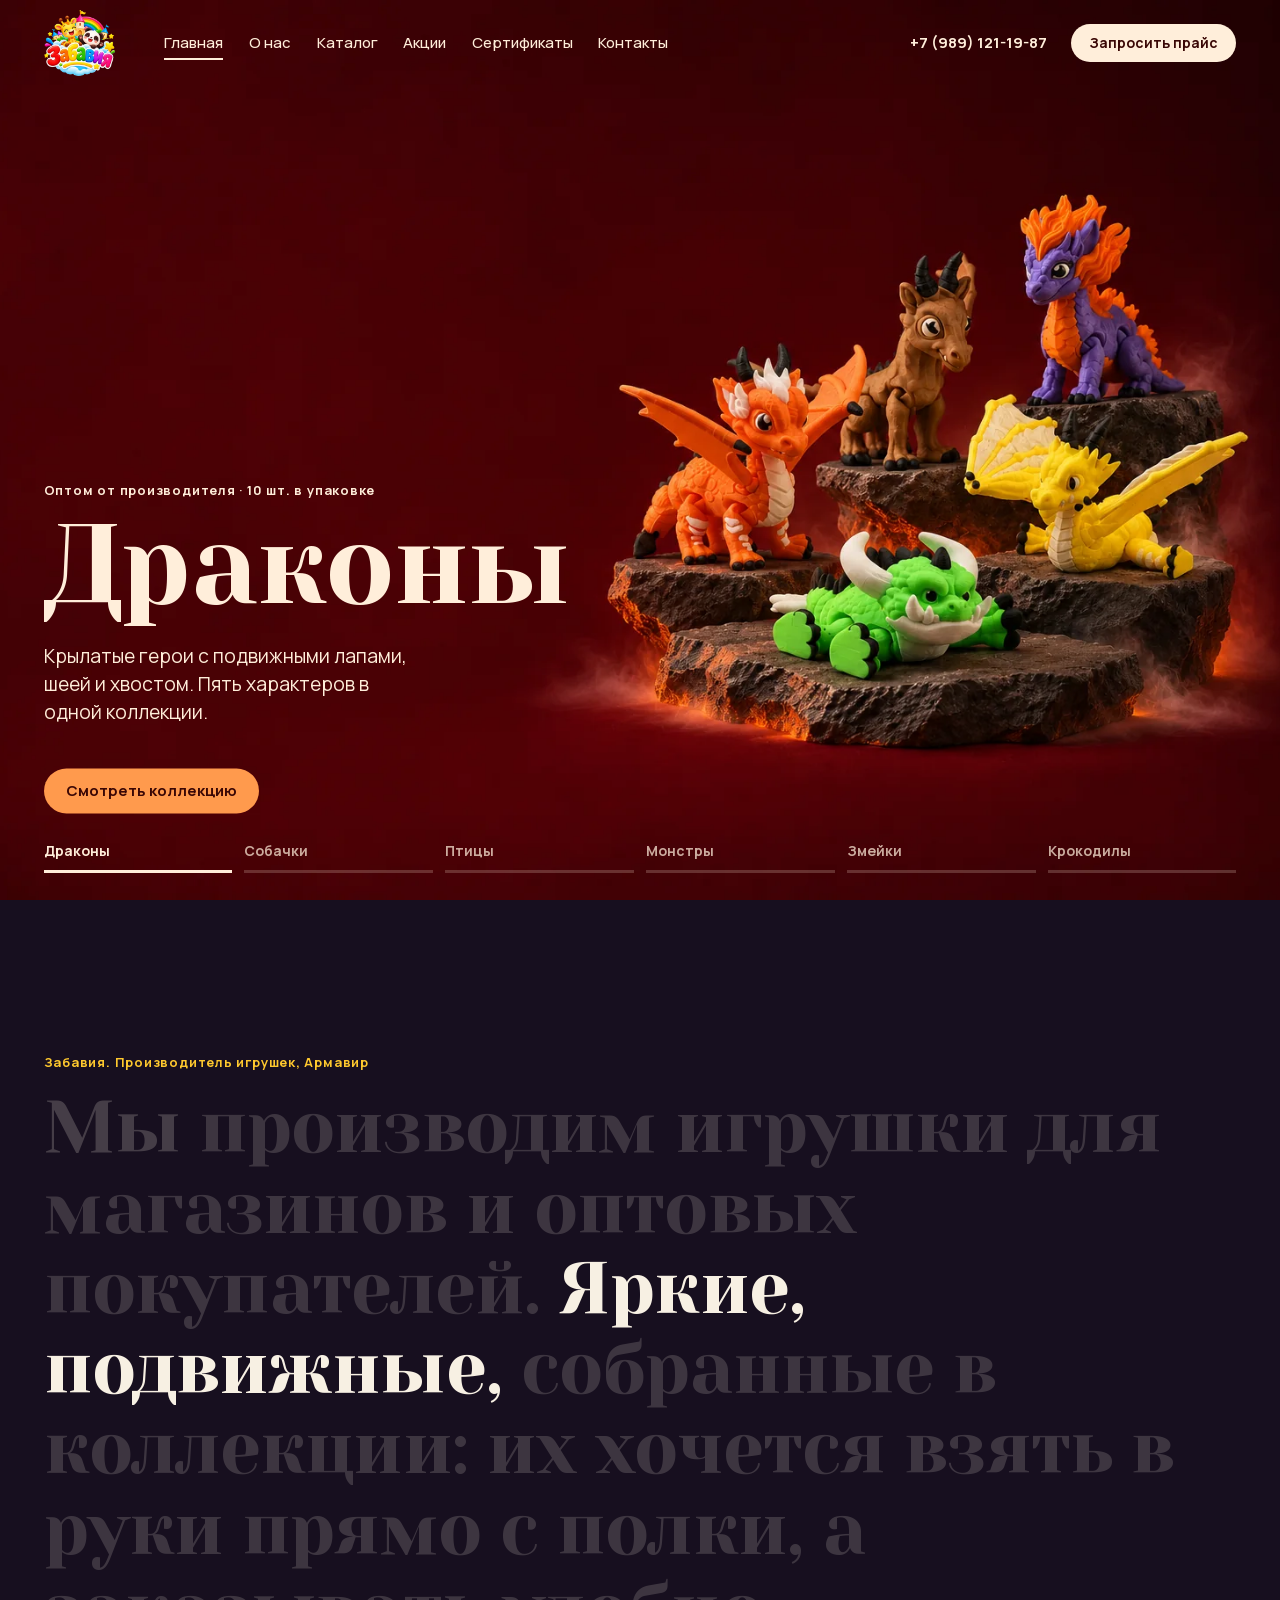
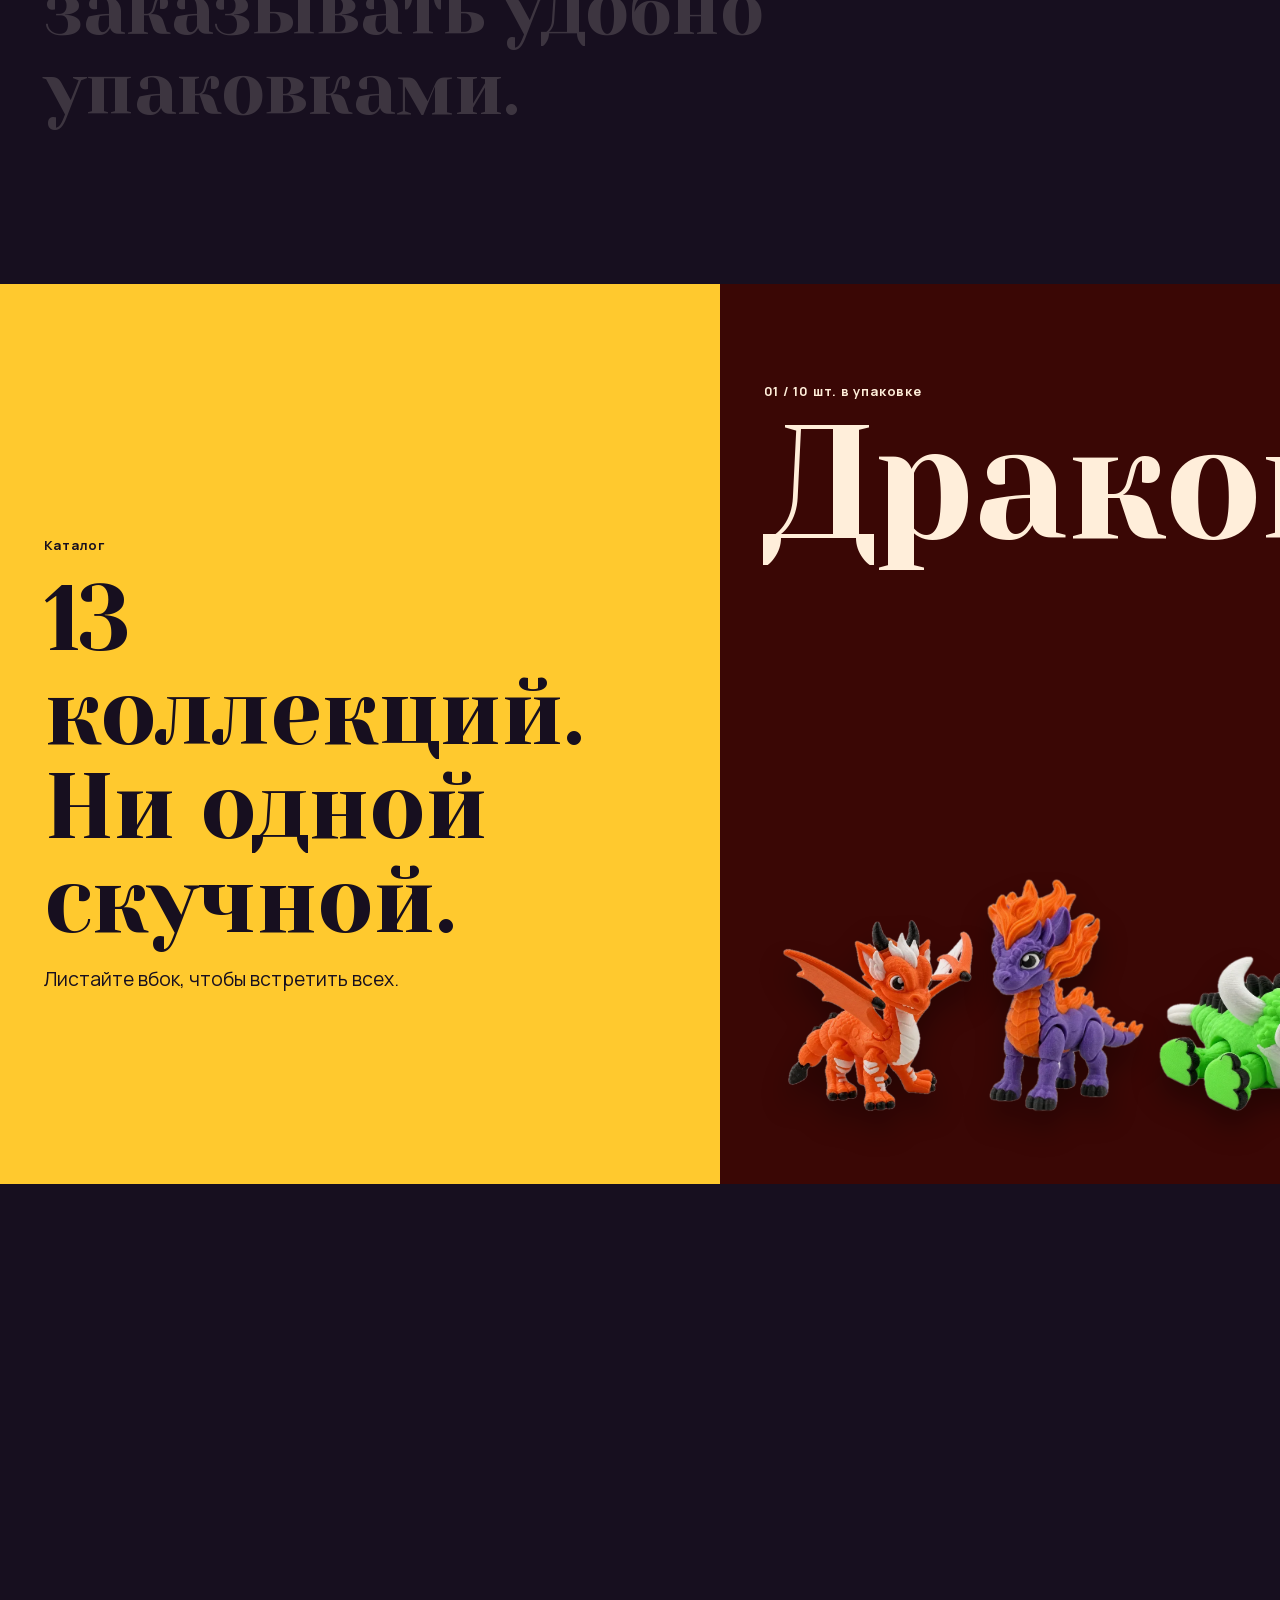
==== commit 41e7375f: "Скелеты без белого фона между костями; Ящерицы и Пауки без перекрытий; убран блок «Герои для вашей п" ====
--- a/index.html
+++ b/index.html
@@ -1,15 +1,15 @@
 <!DOCTYPE html>
-<html lang="ru" data-build="2611081410">
+<html lang="ru" data-build="2611081427">
 <head>
 <meta charset="utf-8">
-<script>(function(){var V='2611081410';try{fetch(location.pathname+'?nc='+Date.now(),{cache:'no-store'}).then(function(r){return r.text()}).then(function(t){var m=t.match(/data-build="(\d+)"/);if(m&&m[1]!==V){var u=new URL(location.href);if(u.searchParams.get('b')===m[1])return;u.searchParams.set('b',m[1]);location.replace(u.toString())}})}catch(e){}})()</script>
+<script>(function(){var V='2611081427';try{fetch(location.pathname+'?nc='+Date.now(),{cache:'no-store'}).then(function(r){return r.text()}).then(function(t){var m=t.match(/data-build="(\d+)"/);if(m&&m[1]!==V){var u=new URL(location.href);if(u.searchParams.get('b')===m[1])return;u.searchParams.set('b',m[1]);location.replace(u.toString())}})}catch(e){}})()</script>
 <meta name="viewport" content="width=device-width,initial-scale=1">
 <meta name="robots" content="noindex,nofollow">
 <title>Забавия: подвижные игрушки оптом от производителя</title>
 <meta name="description" content="Подвижные игрушки оптом от производителя: драконы, собачки, динозавры, насекомые, ящерицы, животные леса и саванны. Армавир.">
 <link rel="icon" href="assets/img/logo-s.webp" type="image/webp">
-<link rel="stylesheet" href="assets/fonts/fonts.css?v=2611081410">
-<link rel="stylesheet" href="assets/site.css?v=2611081410">
+<link rel="stylesheet" href="assets/fonts/fonts.css?v=2611081427">
+<link rel="stylesheet" href="assets/site.css?v=2611081427">
 </head>
 <body class="is-home">
 <header class="top" id="top"><div class="wrap top-in"><a class="brand" href="index.html" aria-label="Забавия, на главную"><img src="assets/img/logo-s.webp" alt="Забавия" width="120" height="104"></a>
@@ -31,8 +31,7 @@
 <picture><source media="(max-width:760px),(max-aspect-ratio:1/1)" data-srcset="assets/img/scenes/croc-t.webp"><img data-src="assets/img/scenes/croc-w.webp" alt="Коллекция Крокодилы"></picture>
 <div class="slide-tx"><p class="kick">Оптом от производителя · 10 шт. в упаковке</p><h2 class="d ttl long"><span>Крокодилы</span></h2><p class="lead">Тело гнётся волной, лапы двигаются. Семь расцветок, от болотной до радужной.</p><a class="pill solid" href="katalog.html#croc">Смотреть коллекцию</a></div></article><div class="dots" role="group" aria-label="Выбор коллекции"><button data-go="0" class=on><span>Драконы</span><i></i></button><button data-go="1"><span>Собачки</span><i></i></button><button data-go="2"><span>Птицы</span><i></i></button><button data-go="3"><span>Монстры</span><i></i></button><button data-go="4"><span>Змейки</span><i></i></button><button data-go="5"><span>Крокодилы</span><i></i></button></div></section>
 <section class="mani"><div class="wrap"><p class="kick">Забавия. Производитель игрушек, Армавир</p><p class="d words" id="words">Мы производим игрушки для магазинов и оптовых покупателей. Яркие, подвижные, собранные в коллекции: их хочется взять в руки прямо с полки, а заказывать удобно упаковками.</p></div></section>
-<section class="band" id="band"><div class="track" id="track"><div class="panel intro"><p class="kick">Каталог</p><p class="d">13 коллекций. Ни&nbsp;одной скучной.</p><p class="lead hint">Листайте вбок, чтобы встретить всех.</p></div><a class="panel" href="katalog.html#dragons" style="--bg:#3a0705;--fg:#ffeeda;--ac:#ff9a4d"><p class="kick">01 / 10 шт. в упаковке</p><p class="d pname">Драконы</p><div class="lineup" style="--sum:4.3;--count:5"><img src="assets/img/toys/d-orange.webp" alt="Огонёк" loading="lazy" decoding="async" style="aspect-ratio:0.997;height:calc(var(--h) * 0.826)"><img src="assets/img/toys/d-purple.webp" alt="Искра" loading="lazy" decoding="async" style="aspect-ratio:0.68;height:calc(var(--h) * 1.0)"><img src="assets/img/toys/d-green.webp" alt="Бульк" loading="lazy" decoding="async" style="aspect-ratio:1.504;height:calc(var(--h) * 0.672)"><img src="assets/img/toys/d-yellow.webp" alt="Лимон" loading="lazy" decoding="async" style="aspect-ratio:1.489;height:calc(var(--h) * 0.676)"><img src="assets/img/toys/d-brown.webp" alt="Рогач" loading="lazy" decoding="async" style="aspect-ratio:0.892;height:calc(var(--h) * 0.873)"></div><span class="go">Смотреть всех героев →</span></a><a class="panel" href="katalog.html#dogs" style="--bg:#0d3b30;--fg:#f1f5e6;--ac:#e9c64f"><p class="kick">02 / 12 шт. в упаковке</p><p class="d pname">Собачки</p><div class="lineup" style="--sum:4.358;--count:6"><img src="assets/img/toys/pug.webp" alt="Мопс" loading="lazy" decoding="async" style="aspect-ratio:0.863;height:calc(var(--h) * 0.829)"><img src="assets/img/toys/dachshund.webp" alt="Такса" loading="lazy" decoding="async" style="aspect-ratio:1.109;height:calc(var(--h) * 0.731)"><img src="assets/img/toys/cavalier.webp" alt="Спаниель" loading="lazy" decoding="async" style="aspect-ratio:1.271;height:calc(var(--h) * 0.683)"><img src="assets/img/toys/jack.webp" alt="Джек-рассел" loading="lazy" decoding="async" style="aspect-ratio:0.71;height:calc(var(--h) * 0.914)"><img src="assets/img/toys/doberman.webp" alt="Доберман" loading="lazy" decoding="async" style="aspect-ratio:0.593;height:calc(var(--h) * 1.0)"><img src="assets/img/toys/dalmatian.webp" alt="Далматин" loading="lazy" decoding="async" style="aspect-ratio:0.878;height:calc(var(--h) * 0.822)"></div><span class="go">Смотреть всех героев →</span></a><a class="panel" href="katalog.html#birds" style="--bg:#efb6b4;--fg:#2b1410;--ac:#8f2c1c"><p class="kick">03 / 10 шт. в упаковке</p><p class="d pname">Птицы</p><div class="lineup" style="--sum:3.526;--count:5"><img src="assets/img/toys/b-rooster.webp" alt="Петух" loading="lazy" decoding="async" style="aspect-ratio:0.692;height:calc(var(--h) * 0.956)"><img src="assets/img/toys/b-goose.webp" alt="Гусь" loading="lazy" decoding="async" style="aspect-ratio:0.632;height:calc(var(--h) * 1.0)"><img src="assets/img/toys/b-sparrow.webp" alt="Воробей" loading="lazy" decoding="async" style="aspect-ratio:1.091;height:calc(var(--h) * 0.761)"><img src="assets/img/toys/b-mallard.webp" alt="Селезень" loading="lazy" decoding="async" style="aspect-ratio:0.722;height:calc(var(--h) * 0.936)"><img src="assets/img/toys/b-turkey.webp" alt="Индюшка" loading="lazy" decoding="async" style="aspect-ratio:0.835;height:calc(var(--h) * 0.87)"></div><span class="go">Смотреть всех героев →</span></a><a class="panel" href="katalog.html#monsters" style="--bg:#1820b8;--fg:#f4f5ff;--ac:#ffd43f"><p class="kick">04 / 6 шт. в упаковке</p><p class="d pname">Монстры</p><div class="lineup" style="--sum:3.682;--count:5"><img src="assets/img/toys/m-shark.webp" alt="Акула" loading="lazy" decoding="async" style="aspect-ratio:0.77;height:calc(var(--h) * 0.964)"><img src="assets/img/toys/m-bull.webp" alt="Бык" loading="lazy" decoding="async" style="aspect-ratio:0.778;height:calc(var(--h) * 0.959)"><img src="assets/img/toys/m-wolf.webp" alt="Волк" loading="lazy" decoding="async" style="aspect-ratio:0.715;height:calc(var(--h) * 1.0)"><img src="assets/img/toys/m-hammer.webp" alt="Молот" loading="lazy" decoding="async" style="aspect-ratio:0.78;height:calc(var(--h) * 0.957)"><img src="assets/img/toys/m-duck.webp" alt="Утка" loading="lazy" decoding="async" style="aspect-ratio:0.75;height:calc(var(--h) * 0.976)"></div><span class="go">Смотреть всех героев →</span></a><a class="panel" href="katalog.html#snake" style="--bg:#efd6b3;--fg:#28190c;--ac:#8f4a13"><p class="kick">05 / 10 шт. в упаковке</p><p class="d pname">Змейки</p><div class="lineup" style="--sum:2.763;--count:4"><img src="assets/img/toys/s-pastel.webp" alt="Радужная" loading="lazy" decoding="async" style="aspect-ratio:0.852;height:calc(var(--h) * 0.85)"><img src="assets/img/toys/s-pink.webp" alt="Зефирная" loading="lazy" decoding="async" style="aspect-ratio:0.878;height:calc(var(--h) * 0.837)"><img src="assets/img/toys/s-copper.webp" alt="Медная" loading="lazy" decoding="async" style="aspect-ratio:0.772;height:calc(var(--h) * 0.893)"><img src="assets/img/toys/s-forest.webp" alt="Лесная" loading="lazy" decoding="async" style="aspect-ratio:0.615;height:calc(var(--h) * 1.0)"></div><span class="go">Смотреть всех героев →</span></a><a class="panel" href="katalog.html#croc" style="--bg:#0a3d42;--fg:#e8f8f3;--ac:#ffb44d"><p class="kick">06 / 10 шт. в упаковке</p><p class="d pname">Крокодилы</p><div class="lineup" style="--sum:4.115;--count:5"><img src="assets/img/toys/c-green.webp" alt="Болотный" loading="lazy" decoding="async" style="aspect-ratio:0.795;height:calc(var(--h) * 1.0)"><img src="assets/img/toys/c-copper.webp" alt="Медный" loading="lazy" decoding="async" style="aspect-ratio:0.803;height:calc(var(--h) * 0.995)"><img src="assets/img/toys/c-red.webp" alt="Алый" loading="lazy" decoding="async" style="aspect-ratio:0.83;height:calc(var(--h) * 0.979)"><img src="assets/img/toys/c-indigo.webp" alt="Индиго" loading="lazy" decoding="async" style="aspect-ratio:0.975;height:calc(var(--h) * 0.903)"><img src="assets/img/toys/c-yellow.webp" alt="Лимонный" loading="lazy" decoding="async" style="aspect-ratio:0.863;height:calc(var(--h) * 0.96)"></div><span class="go">Смотреть всех героев →</span></a><a class="panel" href="katalog.html#forest" style="--bg:#24361f;--fg:#f4efe1;--ac:#f0a54a"><p class="kick">07 / 10 шт. в упаковке</p><p class="d pname">Лесные</p><div class="lineup" style="--sum:3.2;--count:5"><img src="assets/img/toys/f-pony.webp" alt="Пони" loading="lazy" decoding="async" style="aspect-ratio:0.762;height:calc(var(--h) * 0.839)"><img src="assets/img/toys/f-bear.webp" alt="Медведь" loading="lazy" decoding="async" style="aspect-ratio:0.898;height:calc(var(--h) * 0.773)"><img src="assets/img/toys/f-fox.webp" alt="Лиса" loading="lazy" decoding="async" style="aspect-ratio:0.961;height:calc(var(--h) * 0.747)"><img src="assets/img/toys/f-moose.webp" alt="Лось" loading="lazy" decoding="async" style="aspect-ratio:0.536;height:calc(var(--h) * 1.0)"><img src="assets/img/toys/f-wolf.webp" alt="Волк" loading="lazy" decoding="async" style="aspect-ratio:0.703;height:calc(var(--h) * 0.873)"></div><span class="go">Смотреть всех героев →</span></a><a class="panel" href="katalog.html#insects" style="--bg:#2b2163;--fg:#f4f1ff;--ac:#a6f25a"><p class="kick">08 / 12 шт. в упаковке</p><p class="d pname">Насекомые</p><div class="lineup stag" style="--sum:5.361;--count:6"><div class="lr b sh"><img src="assets/img/toys/i-snail.webp" alt="Улитка" loading="lazy" decoding="async" style="aspect-ratio:1.306;height:calc(var(--h) * 0.86)"><img src="assets/img/toys/i-caterpillar.webp" alt="Гусеница" loading="lazy" decoding="async" style="aspect-ratio:2.23;height:calc(var(--h) * 0.658)"><img src="assets/img/toys/i-moth.webp" alt="Мотылёк" loading="lazy" decoding="async" style="aspect-ratio:1.744;height:calc(var(--h) * 0.744)"></div><div class="lr f sh"><img src="assets/img/toys/i-spider.webp" alt="Паучок" loading="lazy" decoding="async" style="aspect-ratio:1.86;height:calc(var(--h) * 0.721)"><img src="assets/img/toys/i-wasp.webp" alt="Оса" loading="lazy" decoding="async" style="aspect-ratio:0.966;height:calc(var(--h) * 1.0)"><img src="assets/img/toys/i-dragonfly.webp" alt="Стрекоза" loading="lazy" decoding="async" style="aspect-ratio:1.658;height:calc(var(--h) * 0.763)"></div></div><span class="go">Смотреть всех героев →</span></a><a class="panel" href="katalog.html#lizards" style="--bg:#cfe5d6;--fg:#13261c;--ac:#c2441a"><p class="kick">09 / 16 шт. в упаковке</p><p class="d pname">Ящерицы</p><div class="lineup stag" style="--sum:7.053;--count:6"><div class="lr b sh"><img src="assets/img/toys/l-yellow.webp" alt="Геккон" loading="lazy" decoding="async" style="aspect-ratio:1.984;height:calc(var(--h) * 0.897)"><img src="assets/img/toys/l-horned.webp" alt="Рогатая ящерица" loading="lazy" decoding="async" style="aspect-ratio:1.596;height:calc(var(--h) * 1.0)"><img src="assets/img/toys/l-red.webp" alt="Дракончик" loading="lazy" decoding="async" style="aspect-ratio:2.133;height:calc(var(--h) * 0.865)"></div><div class="lr f sh"><img src="assets/img/toys/l-blue.webp" alt="Агама" loading="lazy" decoding="async" style="aspect-ratio:2.302;height:calc(var(--h) * 0.833)"><img src="assets/img/toys/l-orange.webp" alt="Огненный геккон" loading="lazy" decoding="async" style="aspect-ratio:1.658;height:calc(var(--h) * 0.981)"><img src="assets/img/toys/l-pink.webp" alt="Розовый геккон" loading="lazy" decoding="async" style="aspect-ratio:1.808;height:calc(var(--h) * 0.94)"></div></div><span class="go">Смотреть всех героев →</span></a><a class="panel" href="katalog.html#savanna" style="--bg:#e2a65c;--fg:#2a1607;--ac:#7a2a0c"><p class="kick">10 / 10 шт. в упаковке</p><p class="d pname">Саванна</p><div class="lineup" style="--sum:3.11;--count:5"><img src="assets/img/toys/v-ostrich.webp" alt="Страус" loading="lazy" decoding="async" style="aspect-ratio:0.624;height:calc(var(--h) * 0.86)"><img src="assets/img/toys/v-gazelle.webp" alt="Антилопа" loading="lazy" decoding="async" style="aspect-ratio:0.747;height:calc(var(--h) * 0.786)"><img src="assets/img/toys/v-giraffe.webp" alt="Жираф" loading="lazy" decoding="async" style="aspect-ratio:0.461;height:calc(var(--h) * 1.0)"><img src="assets/img/toys/v-rhino.webp" alt="Носорог" loading="lazy" decoding="async" style="aspect-ratio:1.368;height:calc(var(--h) * 0.581)"><img src="assets/img/toys/v-elephant.webp" alt="Слониха" loading="lazy" decoding="async" style="aspect-ratio:1.162;height:calc(var(--h) * 0.63)"></div><span class="go">Смотреть всех героев →</span></a><a class="panel" href="katalog.html#skel" style="--bg:#16171d;--fg:#f2ece0;--ac:#e6b84c"><p class="kick">11 / 12 шт. в упаковке</p><p class="d pname">Скелеты</p><div class="lineup stag even" style="--sum:5.544;--count:6"><div class="lr b sh"><img src="assets/img/toys/k-trex.webp" alt="Тираннозавр" loading="lazy" decoding="async" style="aspect-ratio:1.17;height:calc(var(--h) * 0.878)"><img src="assets/img/toys/k-trice.webp" alt="Трицератопс" loading="lazy" decoding="async" style="aspect-ratio:1.588;height:calc(var(--h) * 0.754)"><img src="assets/img/toys/k-para.webp" alt="Паразауролоф" loading="lazy" decoding="async" style="aspect-ratio:0.902;height:calc(var(--h) * 1.0)"></div><div class="lr f sh"><img src="assets/img/toys/k-stego.webp" alt="Стегозавр" loading="lazy" decoding="async" style="aspect-ratio:1.975;height:calc(var(--h) * 0.676)"><img src="assets/img/toys/k-trice2.webp" alt="Трицератопс" loading="lazy" decoding="async" style="aspect-ratio:1.633;height:calc(var(--h) * 0.743)"><img src="assets/img/toys/k-spino.webp" alt="Спинозавр" loading="lazy" decoding="async" style="aspect-ratio:2.452;height:calc(var(--h) * 0.607)"></div></div><span class="go">Смотреть всех героев →</span></a><a class="panel" href="katalog.html#dino" style="--bg:#1d4767;--fg:#eef6ff;--ac:#ffb347"><p class="kick">12 / 12 шт. в упаковке</p><p class="d pname">Динозавры</p><div class="lineup" style="--sum:3.895;--count:5"><img src="assets/img/toys/n-para.webp" alt="Паразавр" loading="lazy" decoding="async" style="aspect-ratio:0.761;height:calc(var(--h) * 0.922)"><img src="assets/img/toys/n-dilo.webp" alt="Дилофозавр" loading="lazy" decoding="async" style="aspect-ratio:0.647;height:calc(var(--h) * 1.0)"><img src="assets/img/toys/n-spino.webp" alt="Спинозавр" loading="lazy" decoding="async" style="aspect-ratio:1.056;height:calc(var(--h) * 0.783)"><img src="assets/img/toys/n-stego.webp" alt="Стегозавр" loading="lazy" decoding="async" style="aspect-ratio:1.107;height:calc(var(--h) * 0.765)"><img src="assets/img/toys/n-ptero.webp" alt="Птеродактиль" loading="lazy" decoding="async" style="aspect-ratio:1.179;height:calc(var(--h) * 0.741)"></div><span class="go">Смотреть всех героев →</span></a><a class="panel" href="katalog.html#spiders" style="--bg:#ffd23f;--fg:#1e1406;--ac:#c2262b"><p class="kick">13 / 12 шт. в упаковке</p><p class="d pname">Пауки</p><div class="lineup stag" style="--sum:5.91;--count:6"><div class="lr b sh"><img src="assets/img/toys/p-red.webp" alt="Рубин" loading="lazy" decoding="async" style="aspect-ratio:1.58;height:calc(var(--h) * 0.933)"><img src="assets/img/toys/p-green.webp" alt="Лайм" loading="lazy" decoding="async" style="aspect-ratio:1.4;height:calc(var(--h) * 0.991)"><img src="assets/img/toys/p-yellow.webp" alt="Лимон" loading="lazy" decoding="async" style="aspect-ratio:1.561;height:calc(var(--h) * 0.939)"></div><div class="lr f sh"><img src="assets/img/toys/p-blue.webp" alt="Сапфир" loading="lazy" decoding="async" style="aspect-ratio:1.495;height:calc(var(--h) * 0.959)"><img src="assets/img/toys/p-brown.webp" alt="Какао" loading="lazy" decoding="async" style="aspect-ratio:1.492;height:calc(var(--h) * 0.96)"><img src="assets/img/toys/p-orange.webp" alt="Апельсин" loading="lazy" decoding="async" style="aspect-ratio:1.376;height:calc(var(--h) * 1.0)"></div></div><span class="go">Смотреть всех героев →</span></a></div></section>
-<section class="roll"><div class="wrap"><h2 class="d rv">Герои для вашей полки</h2></div><div class="marq"><div class="marq-in"><figure><img src="assets/img/toys/pug.webp" alt="Мопс" loading="lazy"><figcaption>Мопс</figcaption></figure><figure><img src="assets/img/toys/f-fox.webp" alt="Лиса" loading="lazy"><figcaption>Лиса</figcaption></figure><figure><img src="assets/img/toys/d-orange.webp" alt="Огонёк" loading="lazy"><figcaption>Огонёк</figcaption></figure><figure><img src="assets/img/toys/v-giraffe.webp" alt="Жираф" loading="lazy"><figcaption>Жираф</figcaption></figure><figure><img src="assets/img/toys/b-rooster.webp" alt="Петух" loading="lazy"><figcaption>Петух</figcaption></figure><figure><img src="assets/img/toys/p-red.webp" alt="Рубин" loading="lazy"><figcaption>Рубин</figcaption></figure><figure><img src="assets/img/toys/m-shark.webp" alt="Акула" loading="lazy"><figcaption>Акула</figcaption></figure><figure><img src="assets/img/toys/n-ptero.webp" alt="Птеродактиль" loading="lazy"><figcaption>Птеродактиль</figcaption></figure><figure><img src="assets/img/toys/jack.webp" alt="Джек-рассел" loading="lazy"><figcaption>Джек-рассел</figcaption></figure><figure><img src="assets/img/toys/i-snail.webp" alt="Улитка" loading="lazy"><figcaption>Улитка</figcaption></figure><figure><img src="assets/img/toys/b-goose.webp" alt="Гусь" loading="lazy"><figcaption>Гусь</figcaption></figure><figure><img src="assets/img/toys/l-yellow.webp" alt="Геккон" loading="lazy"><figcaption>Геккон</figcaption></figure><figure><img src="assets/img/toys/d-green.webp" alt="Бульк" loading="lazy"><figcaption>Бульк</figcaption></figure><figure><img src="assets/img/toys/f-moose.webp" alt="Лось" loading="lazy"><figcaption>Лось</figcaption></figure><figure><img src="assets/img/toys/m-duck.webp" alt="Утка" loading="lazy"><figcaption>Утка</figcaption></figure><figure><img src="assets/img/toys/k-trex.webp" alt="Тираннозавр" loading="lazy"><figcaption>Тираннозавр</figcaption></figure><figure><img src="assets/img/toys/dachshund.webp" alt="Такса" loading="lazy"><figcaption>Такса</figcaption></figure><figure><img src="assets/img/toys/v-elephant.webp" alt="Слониха" loading="lazy"><figcaption>Слониха</figcaption></figure><figure><img src="assets/img/toys/cavalier.webp" alt="Спаниель" loading="lazy"><figcaption>Спаниель</figcaption></figure><figure><img src="assets/img/toys/i-caterpillar.webp" alt="Гусеница" loading="lazy"><figcaption>Гусеница</figcaption></figure><figure><img src="assets/img/toys/m-wolf.webp" alt="Волк" loading="lazy"><figcaption>Волк</figcaption></figure><figure><img src="assets/img/toys/n-dilo.webp" alt="Дилофозавр" loading="lazy"><figcaption>Дилофозавр</figcaption></figure><figure><img src="assets/img/toys/b-turkey.webp" alt="Индюшка" loading="lazy"><figcaption>Индюшка</figcaption></figure><figure><img src="assets/img/toys/p-yellow.webp" alt="Лимон" loading="lazy"><figcaption>Лимон</figcaption></figure><figure><img src="assets/img/toys/pug.webp" alt="Мопс" loading="lazy"><figcaption>Мопс</figcaption></figure><figure><img src="assets/img/toys/f-fox.webp" alt="Лиса" loading="lazy"><figcaption>Лиса</figcaption></figure><figure><img src="assets/img/toys/d-orange.webp" alt="Огонёк" loading="lazy"><figcaption>Огонёк</figcaption></figure><figure><img src="assets/img/toys/v-giraffe.webp" alt="Жираф" loading="lazy"><figcaption>Жираф</figcaption></figure><figure><img src="assets/img/toys/b-rooster.webp" alt="Петух" loading="lazy"><figcaption>Петух</figcaption></figure><figure><img src="assets/img/toys/p-red.webp" alt="Рубин" loading="lazy"><figcaption>Рубин</figcaption></figure><figure><img src="assets/img/toys/m-shark.webp" alt="Акула" loading="lazy"><figcaption>Акула</figcaption></figure><figure><img src="assets/img/toys/n-ptero.webp" alt="Птеродактиль" loading="lazy"><figcaption>Птеродактиль</figcaption></figure><figure><img src="assets/img/toys/jack.webp" alt="Джек-рассел" loading="lazy"><figcaption>Джек-рассел</figcaption></figure><figure><img src="assets/img/toys/i-snail.webp" alt="Улитка" loading="lazy"><figcaption>Улитка</figcaption></figure><figure><img src="assets/img/toys/b-goose.webp" alt="Гусь" loading="lazy"><figcaption>Гусь</figcaption></figure><figure><img src="assets/img/toys/l-yellow.webp" alt="Геккон" loading="lazy"><figcaption>Геккон</figcaption></figure><figure><img src="assets/img/toys/d-green.webp" alt="Бульк" loading="lazy"><figcaption>Бульк</figcaption></figure><figure><img src="assets/img/toys/f-moose.webp" alt="Лось" loading="lazy"><figcaption>Лось</figcaption></figure><figure><img src="assets/img/toys/m-duck.webp" alt="Утка" loading="lazy"><figcaption>Утка</figcaption></figure><figure><img src="assets/img/toys/k-trex.webp" alt="Тираннозавр" loading="lazy"><figcaption>Тираннозавр</figcaption></figure><figure><img src="assets/img/toys/dachshund.webp" alt="Такса" loading="lazy"><figcaption>Такса</figcaption></figure><figure><img src="assets/img/toys/v-elephant.webp" alt="Слониха" loading="lazy"><figcaption>Слониха</figcaption></figure><figure><img src="assets/img/toys/cavalier.webp" alt="Спаниель" loading="lazy"><figcaption>Спаниель</figcaption></figure><figure><img src="assets/img/toys/i-caterpillar.webp" alt="Гусеница" loading="lazy"><figcaption>Гусеница</figcaption></figure><figure><img src="assets/img/toys/m-wolf.webp" alt="Волк" loading="lazy"><figcaption>Волк</figcaption></figure><figure><img src="assets/img/toys/n-dilo.webp" alt="Дилофозавр" loading="lazy"><figcaption>Дилофозавр</figcaption></figure><figure><img src="assets/img/toys/b-turkey.webp" alt="Индюшка" loading="lazy"><figcaption>Индюшка</figcaption></figure><figure><img src="assets/img/toys/p-yellow.webp" alt="Лимон" loading="lazy"><figcaption>Лимон</figcaption></figure></div></div></section>
+<section class="band" id="band"><div class="track" id="track"><div class="panel intro"><p class="kick">Каталог</p><p class="d">13 коллекций. Ни&nbsp;одной скучной.</p><p class="lead hint">Листайте вбок, чтобы встретить всех.</p></div><a class="panel" href="katalog.html#dragons" style="--bg:#3a0705;--fg:#ffeeda;--ac:#ff9a4d"><p class="kick">01 / 10 шт. в упаковке</p><p class="d pname">Драконы</p><div class="lineup" style="--sum:4.3;--count:5"><img src="assets/img/toys/d-orange.webp" alt="Огонёк" loading="lazy" decoding="async" style="aspect-ratio:0.997;height:calc(var(--h) * 0.826)"><img src="assets/img/toys/d-purple.webp" alt="Искра" loading="lazy" decoding="async" style="aspect-ratio:0.68;height:calc(var(--h) * 1.0)"><img src="assets/img/toys/d-green.webp" alt="Бульк" loading="lazy" decoding="async" style="aspect-ratio:1.504;height:calc(var(--h) * 0.672)"><img src="assets/img/toys/d-yellow.webp" alt="Лимон" loading="lazy" decoding="async" style="aspect-ratio:1.489;height:calc(var(--h) * 0.676)"><img src="assets/img/toys/d-brown.webp" alt="Рогач" loading="lazy" decoding="async" style="aspect-ratio:0.892;height:calc(var(--h) * 0.873)"></div><span class="go">Смотреть всех героев →</span></a><a class="panel" href="katalog.html#dogs" style="--bg:#0d3b30;--fg:#f1f5e6;--ac:#e9c64f"><p class="kick">02 / 12 шт. в упаковке</p><p class="d pname">Собачки</p><div class="lineup" style="--sum:4.358;--count:6"><img src="assets/img/toys/pug.webp" alt="Мопс" loading="lazy" decoding="async" style="aspect-ratio:0.863;height:calc(var(--h) * 0.829)"><img src="assets/img/toys/dachshund.webp" alt="Такса" loading="lazy" decoding="async" style="aspect-ratio:1.109;height:calc(var(--h) * 0.731)"><img src="assets/img/toys/cavalier.webp" alt="Спаниель" loading="lazy" decoding="async" style="aspect-ratio:1.271;height:calc(var(--h) * 0.683)"><img src="assets/img/toys/jack.webp" alt="Джек-рассел" loading="lazy" decoding="async" style="aspect-ratio:0.71;height:calc(var(--h) * 0.914)"><img src="assets/img/toys/doberman.webp" alt="Доберман" loading="lazy" decoding="async" style="aspect-ratio:0.593;height:calc(var(--h) * 1.0)"><img src="assets/img/toys/dalmatian.webp" alt="Далматин" loading="lazy" decoding="async" style="aspect-ratio:0.878;height:calc(var(--h) * 0.822)"></div><span class="go">Смотреть всех героев →</span></a><a class="panel" href="katalog.html#birds" style="--bg:#efb6b4;--fg:#2b1410;--ac:#8f2c1c"><p class="kick">03 / 10 шт. в упаковке</p><p class="d pname">Птицы</p><div class="lineup" style="--sum:3.526;--count:5"><img src="assets/img/toys/b-rooster.webp" alt="Петух" loading="lazy" decoding="async" style="aspect-ratio:0.692;height:calc(var(--h) * 0.956)"><img src="assets/img/toys/b-goose.webp" alt="Гусь" loading="lazy" decoding="async" style="aspect-ratio:0.632;height:calc(var(--h) * 1.0)"><img src="assets/img/toys/b-sparrow.webp" alt="Воробей" loading="lazy" decoding="async" style="aspect-ratio:1.091;height:calc(var(--h) * 0.761)"><img src="assets/img/toys/b-mallard.webp" alt="Селезень" loading="lazy" decoding="async" style="aspect-ratio:0.722;height:calc(var(--h) * 0.936)"><img src="assets/img/toys/b-turkey.webp" alt="Индюшка" loading="lazy" decoding="async" style="aspect-ratio:0.835;height:calc(var(--h) * 0.87)"></div><span class="go">Смотреть всех героев →</span></a><a class="panel" href="katalog.html#monsters" style="--bg:#1820b8;--fg:#f4f5ff;--ac:#ffd43f"><p class="kick">04 / 6 шт. в упаковке</p><p class="d pname">Монстры</p><div class="lineup" style="--sum:3.682;--count:5"><img src="assets/img/toys/m-shark.webp" alt="Акула" loading="lazy" decoding="async" style="aspect-ratio:0.77;height:calc(var(--h) * 0.964)"><img src="assets/img/toys/m-bull.webp" alt="Бык" loading="lazy" decoding="async" style="aspect-ratio:0.778;height:calc(var(--h) * 0.959)"><img src="assets/img/toys/m-wolf.webp" alt="Волк" loading="lazy" decoding="async" style="aspect-ratio:0.715;height:calc(var(--h) * 1.0)"><img src="assets/img/toys/m-hammer.webp" alt="Молот" loading="lazy" decoding="async" style="aspect-ratio:0.78;height:calc(var(--h) * 0.957)"><img src="assets/img/toys/m-duck.webp" alt="Утка" loading="lazy" decoding="async" style="aspect-ratio:0.75;height:calc(var(--h) * 0.976)"></div><span class="go">Смотреть всех героев →</span></a><a class="panel" href="katalog.html#snake" style="--bg:#efd6b3;--fg:#28190c;--ac:#8f4a13"><p class="kick">05 / 10 шт. в упаковке</p><p class="d pname">Змейки</p><div class="lineup" style="--sum:2.763;--count:4"><img src="assets/img/toys/s-pastel.webp" alt="Радужная" loading="lazy" decoding="async" style="aspect-ratio:0.852;height:calc(var(--h) * 0.85)"><img src="assets/img/toys/s-pink.webp" alt="Зефирная" loading="lazy" decoding="async" style="aspect-ratio:0.878;height:calc(var(--h) * 0.837)"><img src="assets/img/toys/s-copper.webp" alt="Медная" loading="lazy" decoding="async" style="aspect-ratio:0.772;height:calc(var(--h) * 0.893)"><img src="assets/img/toys/s-forest.webp" alt="Лесная" loading="lazy" decoding="async" style="aspect-ratio:0.615;height:calc(var(--h) * 1.0)"></div><span class="go">Смотреть всех героев →</span></a><a class="panel" href="katalog.html#croc" style="--bg:#0a3d42;--fg:#e8f8f3;--ac:#ffb44d"><p class="kick">06 / 10 шт. в упаковке</p><p class="d pname">Крокодилы</p><div class="lineup" style="--sum:4.115;--count:5"><img src="assets/img/toys/c-green.webp" alt="Болотный" loading="lazy" decoding="async" style="aspect-ratio:0.795;height:calc(var(--h) * 1.0)"><img src="assets/img/toys/c-copper.webp" alt="Медный" loading="lazy" decoding="async" style="aspect-ratio:0.803;height:calc(var(--h) * 0.995)"><img src="assets/img/toys/c-red.webp" alt="Алый" loading="lazy" decoding="async" style="aspect-ratio:0.83;height:calc(var(--h) * 0.979)"><img src="assets/img/toys/c-indigo.webp" alt="Индиго" loading="lazy" decoding="async" style="aspect-ratio:0.975;height:calc(var(--h) * 0.903)"><img src="assets/img/toys/c-yellow.webp" alt="Лимонный" loading="lazy" decoding="async" style="aspect-ratio:0.863;height:calc(var(--h) * 0.96)"></div><span class="go">Смотреть всех героев →</span></a><a class="panel" href="katalog.html#forest" style="--bg:#24361f;--fg:#f4efe1;--ac:#f0a54a"><p class="kick">07 / 10 шт. в упаковке</p><p class="d pname">Лесные</p><div class="lineup" style="--sum:3.2;--count:5"><img src="assets/img/toys/f-pony.webp" alt="Пони" loading="lazy" decoding="async" style="aspect-ratio:0.762;height:calc(var(--h) * 0.839)"><img src="assets/img/toys/f-bear.webp" alt="Медведь" loading="lazy" decoding="async" style="aspect-ratio:0.898;height:calc(var(--h) * 0.773)"><img src="assets/img/toys/f-fox.webp" alt="Лиса" loading="lazy" decoding="async" style="aspect-ratio:0.961;height:calc(var(--h) * 0.747)"><img src="assets/img/toys/f-moose.webp" alt="Лось" loading="lazy" decoding="async" style="aspect-ratio:0.536;height:calc(var(--h) * 1.0)"><img src="assets/img/toys/f-wolf.webp" alt="Волк" loading="lazy" decoding="async" style="aspect-ratio:0.703;height:calc(var(--h) * 0.873)"></div><span class="go">Смотреть всех героев →</span></a><a class="panel" href="katalog.html#insects" style="--bg:#2b2163;--fg:#f4f1ff;--ac:#a6f25a"><p class="kick">08 / 12 шт. в упаковке</p><p class="d pname">Насекомые</p><div class="lineup stag" style="--sum:5.361;--count:6"><div class="lr b sh"><img src="assets/img/toys/i-snail.webp" alt="Улитка" loading="lazy" decoding="async" style="aspect-ratio:1.306;height:calc(var(--h) * 0.86)"><img src="assets/img/toys/i-caterpillar.webp" alt="Гусеница" loading="lazy" decoding="async" style="aspect-ratio:2.23;height:calc(var(--h) * 0.658)"><img src="assets/img/toys/i-moth.webp" alt="Мотылёк" loading="lazy" decoding="async" style="aspect-ratio:1.744;height:calc(var(--h) * 0.744)"></div><div class="lr f sh"><img src="assets/img/toys/i-spider.webp" alt="Паучок" loading="lazy" decoding="async" style="aspect-ratio:1.86;height:calc(var(--h) * 0.721)"><img src="assets/img/toys/i-wasp.webp" alt="Оса" loading="lazy" decoding="async" style="aspect-ratio:0.966;height:calc(var(--h) * 1.0)"><img src="assets/img/toys/i-dragonfly.webp" alt="Стрекоза" loading="lazy" decoding="async" style="aspect-ratio:1.658;height:calc(var(--h) * 0.763)"></div></div><span class="go">Смотреть всех героев →</span></a><a class="panel" href="katalog.html#lizards" style="--bg:#cfe5d6;--fg:#13261c;--ac:#c2441a"><p class="kick">09 / 16 шт. в упаковке</p><p class="d pname">Ящерицы</p><div class="lineup stag gap" style="--sum:7.053;--count:6"><div class="lr b sh"><img src="assets/img/toys/l-yellow.webp" alt="Геккон" loading="lazy" decoding="async" style="aspect-ratio:1.984;height:calc(var(--h) * 0.897)"><img src="assets/img/toys/l-horned.webp" alt="Рогатая ящерица" loading="lazy" decoding="async" style="aspect-ratio:1.596;height:calc(var(--h) * 1.0)"><img src="assets/img/toys/l-red.webp" alt="Дракончик" loading="lazy" decoding="async" style="aspect-ratio:2.133;height:calc(var(--h) * 0.865)"></div><div class="lr f sh"><img src="assets/img/toys/l-blue.webp" alt="Агама" loading="lazy" decoding="async" style="aspect-ratio:2.302;height:calc(var(--h) * 0.833)"><img src="assets/img/toys/l-orange.webp" alt="Огненный геккон" loading="lazy" decoding="async" style="aspect-ratio:1.658;height:calc(var(--h) * 0.981)"><img src="assets/img/toys/l-pink.webp" alt="Розовый геккон" loading="lazy" decoding="async" style="aspect-ratio:1.808;height:calc(var(--h) * 0.94)"></div></div><span class="go">Смотреть всех героев →</span></a><a class="panel" href="katalog.html#savanna" style="--bg:#e2a65c;--fg:#2a1607;--ac:#7a2a0c"><p class="kick">10 / 10 шт. в упаковке</p><p class="d pname">Саванна</p><div class="lineup" style="--sum:3.11;--count:5"><img src="assets/img/toys/v-ostrich.webp" alt="Страус" loading="lazy" decoding="async" style="aspect-ratio:0.624;height:calc(var(--h) * 0.86)"><img src="assets/img/toys/v-gazelle.webp" alt="Антилопа" loading="lazy" decoding="async" style="aspect-ratio:0.747;height:calc(var(--h) * 0.786)"><img src="assets/img/toys/v-giraffe.webp" alt="Жираф" loading="lazy" decoding="async" style="aspect-ratio:0.461;height:calc(var(--h) * 1.0)"><img src="assets/img/toys/v-rhino.webp" alt="Носорог" loading="lazy" decoding="async" style="aspect-ratio:1.368;height:calc(var(--h) * 0.581)"><img src="assets/img/toys/v-elephant.webp" alt="Слониха" loading="lazy" decoding="async" style="aspect-ratio:1.162;height:calc(var(--h) * 0.63)"></div><span class="go">Смотреть всех героев →</span></a><a class="panel" href="katalog.html#skel" style="--bg:#16171d;--fg:#f2ece0;--ac:#e6b84c"><p class="kick">11 / 12 шт. в упаковке</p><p class="d pname">Скелеты</p><div class="lineup stag even" style="--sum:5.544;--count:6"><div class="lr b sh"><img src="assets/img/toys/k-trex.webp" alt="Тираннозавр" loading="lazy" decoding="async" style="aspect-ratio:1.17;height:calc(var(--h) * 0.878)"><img src="assets/img/toys/k-trice.webp" alt="Трицератопс" loading="lazy" decoding="async" style="aspect-ratio:1.588;height:calc(var(--h) * 0.754)"><img src="assets/img/toys/k-para.webp" alt="Паразауролоф" loading="lazy" decoding="async" style="aspect-ratio:0.902;height:calc(var(--h) * 1.0)"></div><div class="lr f sh"><img src="assets/img/toys/k-stego.webp" alt="Стегозавр" loading="lazy" decoding="async" style="aspect-ratio:1.975;height:calc(var(--h) * 0.676)"><img src="assets/img/toys/k-trice2.webp" alt="Трицератопс" loading="lazy" decoding="async" style="aspect-ratio:1.633;height:calc(var(--h) * 0.743)"><img src="assets/img/toys/k-spino.webp" alt="Спинозавр" loading="lazy" decoding="async" style="aspect-ratio:2.452;height:calc(var(--h) * 0.607)"></div></div><span class="go">Смотреть всех героев →</span></a><a class="panel" href="katalog.html#dino" style="--bg:#1d4767;--fg:#eef6ff;--ac:#ffb347"><p class="kick">12 / 12 шт. в упаковке</p><p class="d pname">Динозавры</p><div class="lineup" style="--sum:3.895;--count:5"><img src="assets/img/toys/n-para.webp" alt="Паразавр" loading="lazy" decoding="async" style="aspect-ratio:0.761;height:calc(var(--h) * 0.922)"><img src="assets/img/toys/n-dilo.webp" alt="Дилофозавр" loading="lazy" decoding="async" style="aspect-ratio:0.647;height:calc(var(--h) * 1.0)"><img src="assets/img/toys/n-spino.webp" alt="Спинозавр" loading="lazy" decoding="async" style="aspect-ratio:1.056;height:calc(var(--h) * 0.783)"><img src="assets/img/toys/n-stego.webp" alt="Стегозавр" loading="lazy" decoding="async" style="aspect-ratio:1.107;height:calc(var(--h) * 0.765)"><img src="assets/img/toys/n-ptero.webp" alt="Птеродактиль" loading="lazy" decoding="async" style="aspect-ratio:1.179;height:calc(var(--h) * 0.741)"></div><span class="go">Смотреть всех героев →</span></a><a class="panel" href="katalog.html#spiders" style="--bg:#ffd23f;--fg:#1e1406;--ac:#c2262b"><p class="kick">13 / 12 шт. в упаковке</p><p class="d pname">Пауки</p><div class="lineup stag gap" style="--sum:5.91;--count:6"><div class="lr b sh"><img src="assets/img/toys/p-red.webp" alt="Рубин" loading="lazy" decoding="async" style="aspect-ratio:1.58;height:calc(var(--h) * 0.933)"><img src="assets/img/toys/p-green.webp" alt="Лайм" loading="lazy" decoding="async" style="aspect-ratio:1.4;height:calc(var(--h) * 0.991)"><img src="assets/img/toys/p-yellow.webp" alt="Лимон" loading="lazy" decoding="async" style="aspect-ratio:1.561;height:calc(var(--h) * 0.939)"></div><div class="lr f sh"><img src="assets/img/toys/p-blue.webp" alt="Сапфир" loading="lazy" decoding="async" style="aspect-ratio:1.495;height:calc(var(--h) * 0.959)"><img src="assets/img/toys/p-brown.webp" alt="Какао" loading="lazy" decoding="async" style="aspect-ratio:1.492;height:calc(var(--h) * 0.96)"><img src="assets/img/toys/p-orange.webp" alt="Апельсин" loading="lazy" decoding="async" style="aspect-ratio:1.376;height:calc(var(--h) * 1.0)"></div></div><span class="go">Смотреть всех героев →</span></a></div></section>
 <section class="why"><div class="wrap"><p class="kick">Оптовым покупателям</p><h2 class="d rv">Работаем напрямую с&nbsp;магазинами</h2><div class="why-g"><div class="rv"><b class="d">От производителя</b><p>Заказ напрямую, без посредников между вами и производством.</p></div><div class="rv"><b class="d">Удобная фасовка</b><p>Коллекции идут в упаковках от 6 до 16 штук.</p></div><div class="rv"><b class="d">Одна поставка</b><p>Игрушки можно заказать вместе со сладостями и снеками нашего производства.</p></div></div>
 <h3 class="d order-h rv">Как заказать</h3><ol class="order"><li class="rv"><b class="d">1</b>Запросите прайс и условия поставки.</li><li class="rv"><b class="d">2</b>Выберите коллекции и количество упаковок.</li><li class="rv"><b class="d">3</b>Согласуйте заказ и доставку с менеджером.</li></ol><a class="pill solid rv" href="kontakty.html">Запросить прайс</a></div></section>
 <section class="about"><div class="wrap about-g"><div class="pic rv"><img src="assets/img/scenes/dragon-full.webp" alt="Дракон Огонёк целиком" loading="lazy"></div><div><p class="kick">О производстве</p><h2 class="d rv">Каждый сустав работает</h2><p class="lead rv">Мы сами делаем игрушки от модели до упаковки, поэтому отвечаем за каждую деталь. Начинали со снеков и сладостей на опт, теперь к ним добавились игрушки.</p><div class="nums"><div><b data-n="13">13</b><span>коллекций</span></div><div><b data-n="71">71</b><span>героев и расцветок</span></div><div><b>6–16</b><span>штук в упаковке</span></div></div><a class="pill line" href="o-nas.html">Подробнее о нас</a></div></div></section>
@@ -42,5 +41,5 @@
  <div class="foot-grid"><img src="assets/img/logo-s.webp" alt="Забавия" width="150" height="130" loading="lazy"><nav aria-label="Меню в подвале"><a href="index.html" aria-current="page">Главная</a><a href="o-nas.html">О нас</a><a href="katalog.html">Каталог</a><a href="akcii.html">Акции</a><a href="sertifikaty.html">Сертификаты</a><a href="kontakty.html">Контакты</a></nav><div><a href="tel:+79891211987">+7 (989) 121-19-87</a><br>г. Армавир</div></div>
  <p class="note">Демонстрация дизайна от Ovirra. Сцены и снимки игрушек подготовлены по фото, имена героев условные.</p>
 </div></footer>
-<script src="assets/js/gsap.min.js?v=2611081410"></script><script src="assets/js/ScrollTrigger.min.js?v=2611081410"></script><script src="assets/js/lenis.min.js?v=2611081410"></script><script src="assets/js/site.js?v=2611081410"></script>
+<script src="assets/js/gsap.min.js?v=2611081427"></script><script src="assets/js/ScrollTrigger.min.js?v=2611081427"></script><script src="assets/js/lenis.min.js?v=2611081427"></script><script src="assets/js/site.js?v=2611081427"></script>
 </body></html>
--- a/assets/site.css
+++ b/assets/site.css
@@ -96,6 +96,8 @@
 .lineup .lr.f.sh{transform:translateX(calc(var(--h) * .28))}
 .lineup.stag.even{--h:min(calc(100cqh / 2.04),calc(100cqw / var(--sum)))}
 .lineup.even .lr{width:100%;justify-content:space-evenly}
+.lineup.stag.gap{--h:min(calc(100cqh / 2.06),calc(100cqw / var(--sum)))}
+.lineup.gap .lr.f{margin-top:calc(var(--h) * .04)}
 .lineup.even .lr.f{margin-top:calc(var(--h) * .04)}
 .lineup.even .lr.b.sh{transform:translateX(-7%)}
 .lineup.even .lr.f.sh{transform:translateX(7%)}
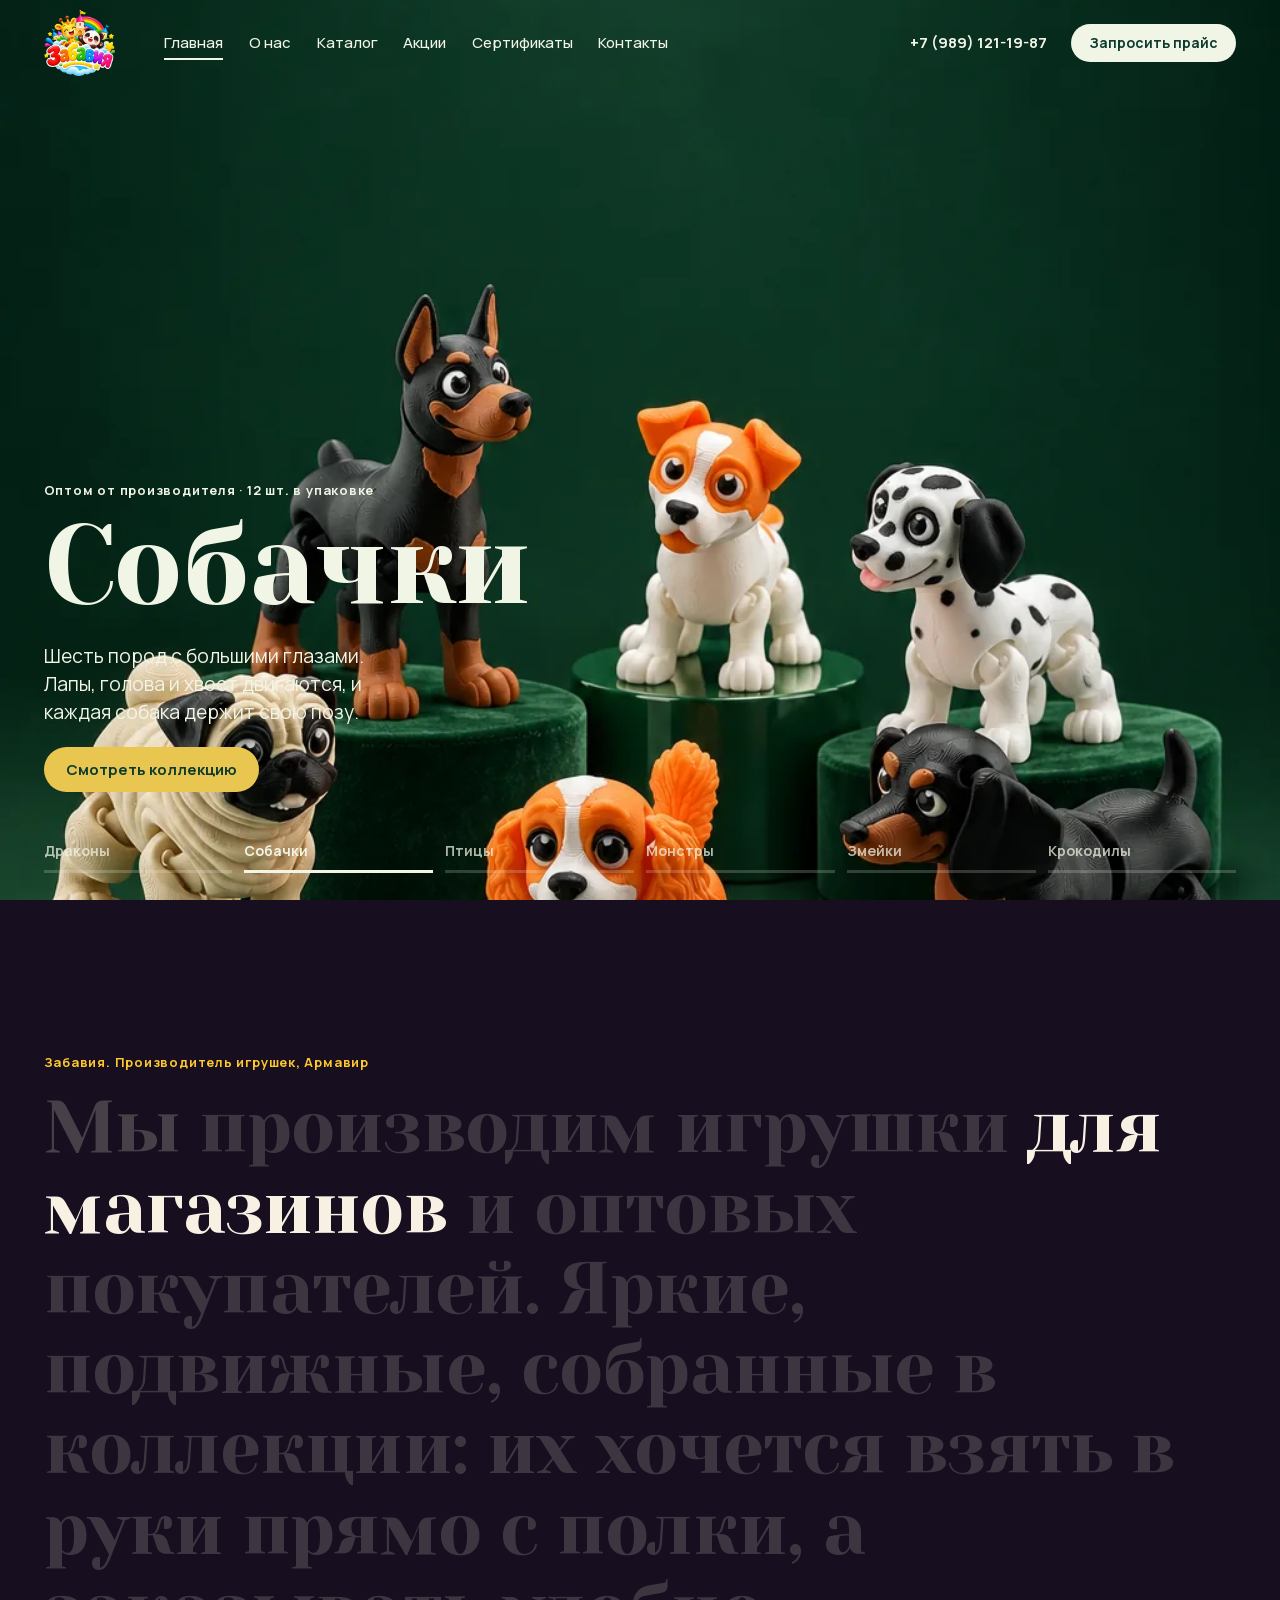
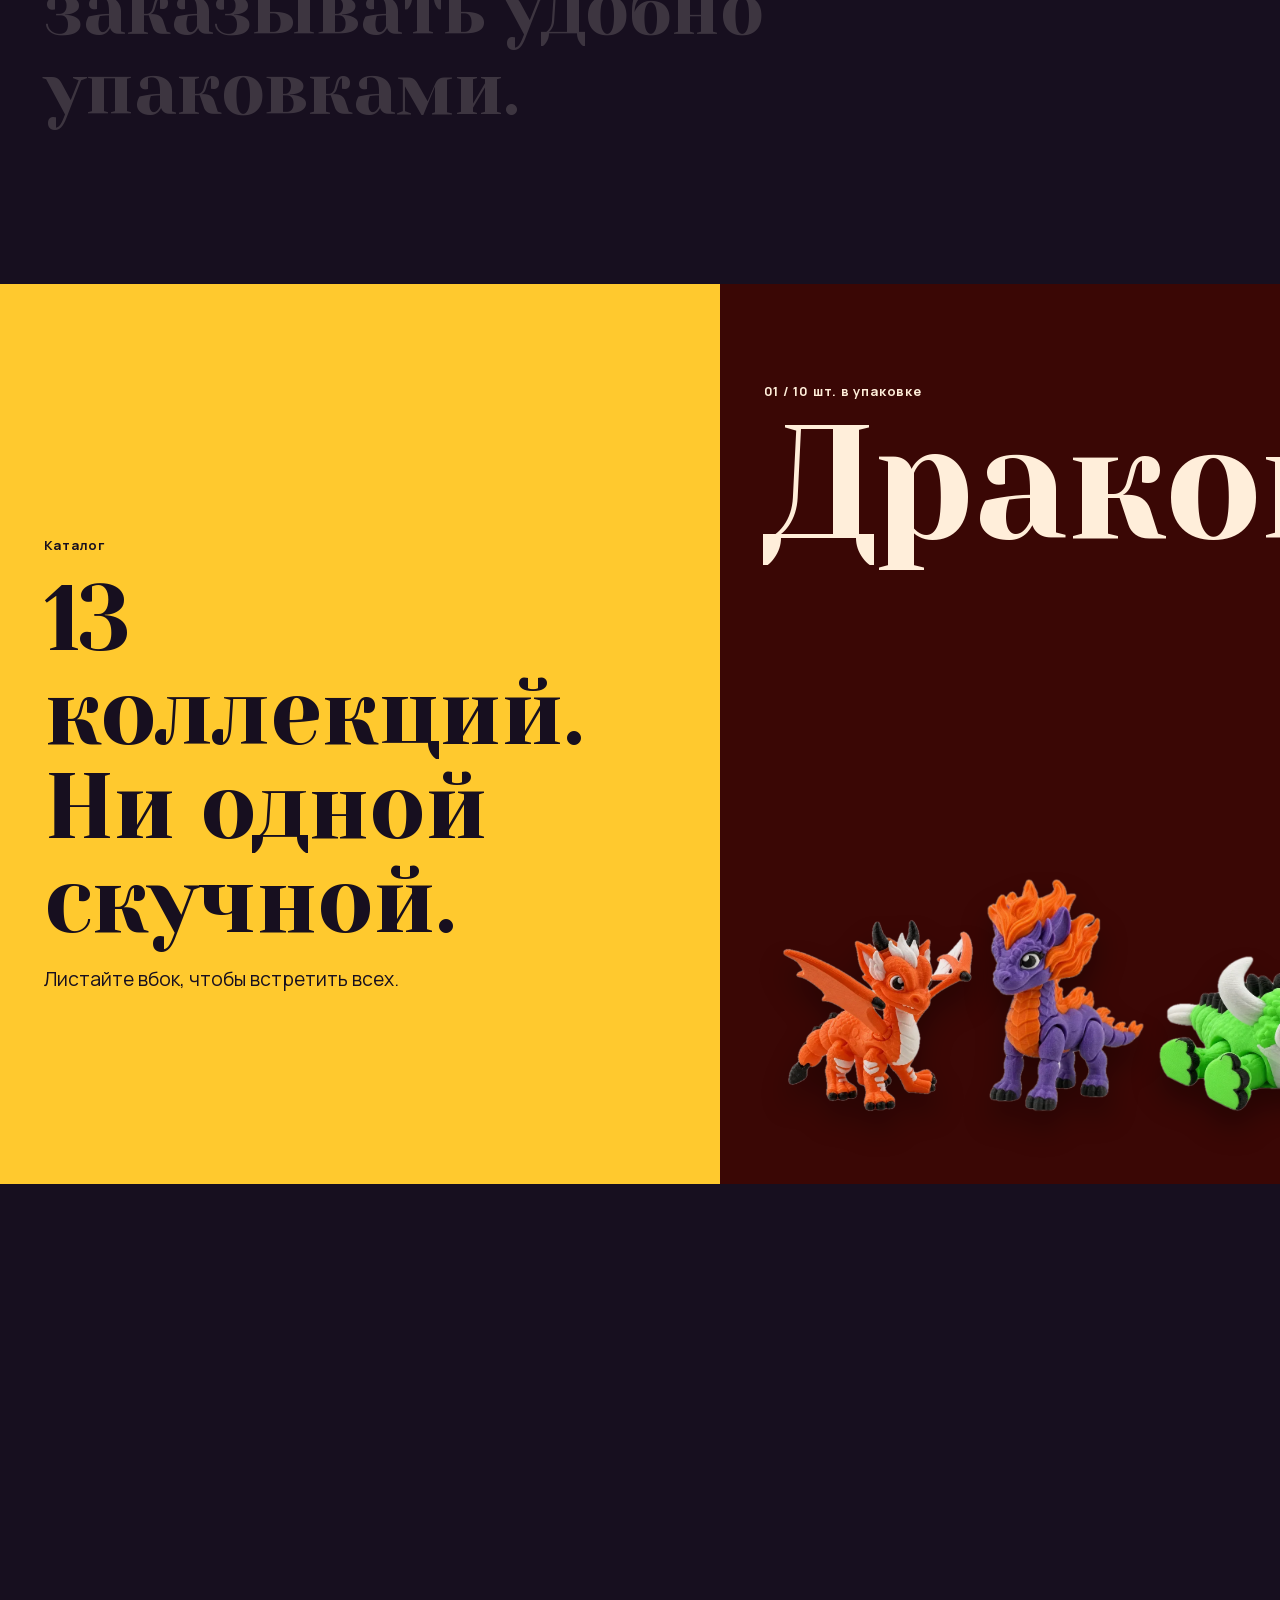
==== commit 2c9c2193: "Главная: Насекомые без перекрытий Co-Authored-By: Claude Opus 5.5 <noreply@anthropic.com>" ====
--- a/index.html
+++ b/index.html
@@ -1,15 +1,15 @@
 <!DOCTYPE html>
-<html lang="ru" data-build="2611081427">
+<html lang="ru" data-build="2611081438">
 <head>
 <meta charset="utf-8">
-<script>(function(){var V='2611081427';try{fetch(location.pathname+'?nc='+Date.now(),{cache:'no-store'}).then(function(r){return r.text()}).then(function(t){var m=t.match(/data-build="(\d+)"/);if(m&&m[1]!==V){var u=new URL(location.href);if(u.searchParams.get('b')===m[1])return;u.searchParams.set('b',m[1]);location.replace(u.toString())}})}catch(e){}})()</script>
+<script>(function(){var V='2611081438';try{fetch(location.pathname+'?nc='+Date.now(),{cache:'no-store'}).then(function(r){return r.text()}).then(function(t){var m=t.match(/data-build="(\d+)"/);if(m&&m[1]!==V){var u=new URL(location.href);if(u.searchParams.get('b')===m[1])return;u.searchParams.set('b',m[1]);location.replace(u.toString())}})}catch(e){}})()</script>
 <meta name="viewport" content="width=device-width,initial-scale=1">
 <meta name="robots" content="noindex,nofollow">
 <title>Забавия: подвижные игрушки оптом от производителя</title>
 <meta name="description" content="Подвижные игрушки оптом от производителя: драконы, собачки, динозавры, насекомые, ящерицы, животные леса и саванны. Армавир.">
 <link rel="icon" href="assets/img/logo-s.webp" type="image/webp">
-<link rel="stylesheet" href="assets/fonts/fonts.css?v=2611081427">
-<link rel="stylesheet" href="assets/site.css?v=2611081427">
+<link rel="stylesheet" href="assets/fonts/fonts.css?v=2611081438">
+<link rel="stylesheet" href="assets/site.css?v=2611081438">
 </head>
 <body class="is-home">
 <header class="top" id="top"><div class="wrap top-in"><a class="brand" href="index.html" aria-label="Забавия, на главную"><img src="assets/img/logo-s.webp" alt="Забавия" width="120" height="104"></a>
@@ -31,7 +31,7 @@
 <picture><source media="(max-width:760px),(max-aspect-ratio:1/1)" data-srcset="assets/img/scenes/croc-t.webp"><img data-src="assets/img/scenes/croc-w.webp" alt="Коллекция Крокодилы"></picture>
 <div class="slide-tx"><p class="kick">Оптом от производителя · 10 шт. в упаковке</p><h2 class="d ttl long"><span>Крокодилы</span></h2><p class="lead">Тело гнётся волной, лапы двигаются. Семь расцветок, от болотной до радужной.</p><a class="pill solid" href="katalog.html#croc">Смотреть коллекцию</a></div></article><div class="dots" role="group" aria-label="Выбор коллекции"><button data-go="0" class=on><span>Драконы</span><i></i></button><button data-go="1"><span>Собачки</span><i></i></button><button data-go="2"><span>Птицы</span><i></i></button><button data-go="3"><span>Монстры</span><i></i></button><button data-go="4"><span>Змейки</span><i></i></button><button data-go="5"><span>Крокодилы</span><i></i></button></div></section>
 <section class="mani"><div class="wrap"><p class="kick">Забавия. Производитель игрушек, Армавир</p><p class="d words" id="words">Мы производим игрушки для магазинов и оптовых покупателей. Яркие, подвижные, собранные в коллекции: их хочется взять в руки прямо с полки, а заказывать удобно упаковками.</p></div></section>
-<section class="band" id="band"><div class="track" id="track"><div class="panel intro"><p class="kick">Каталог</p><p class="d">13 коллекций. Ни&nbsp;одной скучной.</p><p class="lead hint">Листайте вбок, чтобы встретить всех.</p></div><a class="panel" href="katalog.html#dragons" style="--bg:#3a0705;--fg:#ffeeda;--ac:#ff9a4d"><p class="kick">01 / 10 шт. в упаковке</p><p class="d pname">Драконы</p><div class="lineup" style="--sum:4.3;--count:5"><img src="assets/img/toys/d-orange.webp" alt="Огонёк" loading="lazy" decoding="async" style="aspect-ratio:0.997;height:calc(var(--h) * 0.826)"><img src="assets/img/toys/d-purple.webp" alt="Искра" loading="lazy" decoding="async" style="aspect-ratio:0.68;height:calc(var(--h) * 1.0)"><img src="assets/img/toys/d-green.webp" alt="Бульк" loading="lazy" decoding="async" style="aspect-ratio:1.504;height:calc(var(--h) * 0.672)"><img src="assets/img/toys/d-yellow.webp" alt="Лимон" loading="lazy" decoding="async" style="aspect-ratio:1.489;height:calc(var(--h) * 0.676)"><img src="assets/img/toys/d-brown.webp" alt="Рогач" loading="lazy" decoding="async" style="aspect-ratio:0.892;height:calc(var(--h) * 0.873)"></div><span class="go">Смотреть всех героев →</span></a><a class="panel" href="katalog.html#dogs" style="--bg:#0d3b30;--fg:#f1f5e6;--ac:#e9c64f"><p class="kick">02 / 12 шт. в упаковке</p><p class="d pname">Собачки</p><div class="lineup" style="--sum:4.358;--count:6"><img src="assets/img/toys/pug.webp" alt="Мопс" loading="lazy" decoding="async" style="aspect-ratio:0.863;height:calc(var(--h) * 0.829)"><img src="assets/img/toys/dachshund.webp" alt="Такса" loading="lazy" decoding="async" style="aspect-ratio:1.109;height:calc(var(--h) * 0.731)"><img src="assets/img/toys/cavalier.webp" alt="Спаниель" loading="lazy" decoding="async" style="aspect-ratio:1.271;height:calc(var(--h) * 0.683)"><img src="assets/img/toys/jack.webp" alt="Джек-рассел" loading="lazy" decoding="async" style="aspect-ratio:0.71;height:calc(var(--h) * 0.914)"><img src="assets/img/toys/doberman.webp" alt="Доберман" loading="lazy" decoding="async" style="aspect-ratio:0.593;height:calc(var(--h) * 1.0)"><img src="assets/img/toys/dalmatian.webp" alt="Далматин" loading="lazy" decoding="async" style="aspect-ratio:0.878;height:calc(var(--h) * 0.822)"></div><span class="go">Смотреть всех героев →</span></a><a class="panel" href="katalog.html#birds" style="--bg:#efb6b4;--fg:#2b1410;--ac:#8f2c1c"><p class="kick">03 / 10 шт. в упаковке</p><p class="d pname">Птицы</p><div class="lineup" style="--sum:3.526;--count:5"><img src="assets/img/toys/b-rooster.webp" alt="Петух" loading="lazy" decoding="async" style="aspect-ratio:0.692;height:calc(var(--h) * 0.956)"><img src="assets/img/toys/b-goose.webp" alt="Гусь" loading="lazy" decoding="async" style="aspect-ratio:0.632;height:calc(var(--h) * 1.0)"><img src="assets/img/toys/b-sparrow.webp" alt="Воробей" loading="lazy" decoding="async" style="aspect-ratio:1.091;height:calc(var(--h) * 0.761)"><img src="assets/img/toys/b-mallard.webp" alt="Селезень" loading="lazy" decoding="async" style="aspect-ratio:0.722;height:calc(var(--h) * 0.936)"><img src="assets/img/toys/b-turkey.webp" alt="Индюшка" loading="lazy" decoding="async" style="aspect-ratio:0.835;height:calc(var(--h) * 0.87)"></div><span class="go">Смотреть всех героев →</span></a><a class="panel" href="katalog.html#monsters" style="--bg:#1820b8;--fg:#f4f5ff;--ac:#ffd43f"><p class="kick">04 / 6 шт. в упаковке</p><p class="d pname">Монстры</p><div class="lineup" style="--sum:3.682;--count:5"><img src="assets/img/toys/m-shark.webp" alt="Акула" loading="lazy" decoding="async" style="aspect-ratio:0.77;height:calc(var(--h) * 0.964)"><img src="assets/img/toys/m-bull.webp" alt="Бык" loading="lazy" decoding="async" style="aspect-ratio:0.778;height:calc(var(--h) * 0.959)"><img src="assets/img/toys/m-wolf.webp" alt="Волк" loading="lazy" decoding="async" style="aspect-ratio:0.715;height:calc(var(--h) * 1.0)"><img src="assets/img/toys/m-hammer.webp" alt="Молот" loading="lazy" decoding="async" style="aspect-ratio:0.78;height:calc(var(--h) * 0.957)"><img src="assets/img/toys/m-duck.webp" alt="Утка" loading="lazy" decoding="async" style="aspect-ratio:0.75;height:calc(var(--h) * 0.976)"></div><span class="go">Смотреть всех героев →</span></a><a class="panel" href="katalog.html#snake" style="--bg:#efd6b3;--fg:#28190c;--ac:#8f4a13"><p class="kick">05 / 10 шт. в упаковке</p><p class="d pname">Змейки</p><div class="lineup" style="--sum:2.763;--count:4"><img src="assets/img/toys/s-pastel.webp" alt="Радужная" loading="lazy" decoding="async" style="aspect-ratio:0.852;height:calc(var(--h) * 0.85)"><img src="assets/img/toys/s-pink.webp" alt="Зефирная" loading="lazy" decoding="async" style="aspect-ratio:0.878;height:calc(var(--h) * 0.837)"><img src="assets/img/toys/s-copper.webp" alt="Медная" loading="lazy" decoding="async" style="aspect-ratio:0.772;height:calc(var(--h) * 0.893)"><img src="assets/img/toys/s-forest.webp" alt="Лесная" loading="lazy" decoding="async" style="aspect-ratio:0.615;height:calc(var(--h) * 1.0)"></div><span class="go">Смотреть всех героев →</span></a><a class="panel" href="katalog.html#croc" style="--bg:#0a3d42;--fg:#e8f8f3;--ac:#ffb44d"><p class="kick">06 / 10 шт. в упаковке</p><p class="d pname">Крокодилы</p><div class="lineup" style="--sum:4.115;--count:5"><img src="assets/img/toys/c-green.webp" alt="Болотный" loading="lazy" decoding="async" style="aspect-ratio:0.795;height:calc(var(--h) * 1.0)"><img src="assets/img/toys/c-copper.webp" alt="Медный" loading="lazy" decoding="async" style="aspect-ratio:0.803;height:calc(var(--h) * 0.995)"><img src="assets/img/toys/c-red.webp" alt="Алый" loading="lazy" decoding="async" style="aspect-ratio:0.83;height:calc(var(--h) * 0.979)"><img src="assets/img/toys/c-indigo.webp" alt="Индиго" loading="lazy" decoding="async" style="aspect-ratio:0.975;height:calc(var(--h) * 0.903)"><img src="assets/img/toys/c-yellow.webp" alt="Лимонный" loading="lazy" decoding="async" style="aspect-ratio:0.863;height:calc(var(--h) * 0.96)"></div><span class="go">Смотреть всех героев →</span></a><a class="panel" href="katalog.html#forest" style="--bg:#24361f;--fg:#f4efe1;--ac:#f0a54a"><p class="kick">07 / 10 шт. в упаковке</p><p class="d pname">Лесные</p><div class="lineup" style="--sum:3.2;--count:5"><img src="assets/img/toys/f-pony.webp" alt="Пони" loading="lazy" decoding="async" style="aspect-ratio:0.762;height:calc(var(--h) * 0.839)"><img src="assets/img/toys/f-bear.webp" alt="Медведь" loading="lazy" decoding="async" style="aspect-ratio:0.898;height:calc(var(--h) * 0.773)"><img src="assets/img/toys/f-fox.webp" alt="Лиса" loading="lazy" decoding="async" style="aspect-ratio:0.961;height:calc(var(--h) * 0.747)"><img src="assets/img/toys/f-moose.webp" alt="Лось" loading="lazy" decoding="async" style="aspect-ratio:0.536;height:calc(var(--h) * 1.0)"><img src="assets/img/toys/f-wolf.webp" alt="Волк" loading="lazy" decoding="async" style="aspect-ratio:0.703;height:calc(var(--h) * 0.873)"></div><span class="go">Смотреть всех героев →</span></a><a class="panel" href="katalog.html#insects" style="--bg:#2b2163;--fg:#f4f1ff;--ac:#a6f25a"><p class="kick">08 / 12 шт. в упаковке</p><p class="d pname">Насекомые</p><div class="lineup stag" style="--sum:5.361;--count:6"><div class="lr b sh"><img src="assets/img/toys/i-snail.webp" alt="Улитка" loading="lazy" decoding="async" style="aspect-ratio:1.306;height:calc(var(--h) * 0.86)"><img src="assets/img/toys/i-caterpillar.webp" alt="Гусеница" loading="lazy" decoding="async" style="aspect-ratio:2.23;height:calc(var(--h) * 0.658)"><img src="assets/img/toys/i-moth.webp" alt="Мотылёк" loading="lazy" decoding="async" style="aspect-ratio:1.744;height:calc(var(--h) * 0.744)"></div><div class="lr f sh"><img src="assets/img/toys/i-spider.webp" alt="Паучок" loading="lazy" decoding="async" style="aspect-ratio:1.86;height:calc(var(--h) * 0.721)"><img src="assets/img/toys/i-wasp.webp" alt="Оса" loading="lazy" decoding="async" style="aspect-ratio:0.966;height:calc(var(--h) * 1.0)"><img src="assets/img/toys/i-dragonfly.webp" alt="Стрекоза" loading="lazy" decoding="async" style="aspect-ratio:1.658;height:calc(var(--h) * 0.763)"></div></div><span class="go">Смотреть всех героев →</span></a><a class="panel" href="katalog.html#lizards" style="--bg:#cfe5d6;--fg:#13261c;--ac:#c2441a"><p class="kick">09 / 16 шт. в упаковке</p><p class="d pname">Ящерицы</p><div class="lineup stag gap" style="--sum:7.053;--count:6"><div class="lr b sh"><img src="assets/img/toys/l-yellow.webp" alt="Геккон" loading="lazy" decoding="async" style="aspect-ratio:1.984;height:calc(var(--h) * 0.897)"><img src="assets/img/toys/l-horned.webp" alt="Рогатая ящерица" loading="lazy" decoding="async" style="aspect-ratio:1.596;height:calc(var(--h) * 1.0)"><img src="assets/img/toys/l-red.webp" alt="Дракончик" loading="lazy" decoding="async" style="aspect-ratio:2.133;height:calc(var(--h) * 0.865)"></div><div class="lr f sh"><img src="assets/img/toys/l-blue.webp" alt="Агама" loading="lazy" decoding="async" style="aspect-ratio:2.302;height:calc(var(--h) * 0.833)"><img src="assets/img/toys/l-orange.webp" alt="Огненный геккон" loading="lazy" decoding="async" style="aspect-ratio:1.658;height:calc(var(--h) * 0.981)"><img src="assets/img/toys/l-pink.webp" alt="Розовый геккон" loading="lazy" decoding="async" style="aspect-ratio:1.808;height:calc(var(--h) * 0.94)"></div></div><span class="go">Смотреть всех героев →</span></a><a class="panel" href="katalog.html#savanna" style="--bg:#e2a65c;--fg:#2a1607;--ac:#7a2a0c"><p class="kick">10 / 10 шт. в упаковке</p><p class="d pname">Саванна</p><div class="lineup" style="--sum:3.11;--count:5"><img src="assets/img/toys/v-ostrich.webp" alt="Страус" loading="lazy" decoding="async" style="aspect-ratio:0.624;height:calc(var(--h) * 0.86)"><img src="assets/img/toys/v-gazelle.webp" alt="Антилопа" loading="lazy" decoding="async" style="aspect-ratio:0.747;height:calc(var(--h) * 0.786)"><img src="assets/img/toys/v-giraffe.webp" alt="Жираф" loading="lazy" decoding="async" style="aspect-ratio:0.461;height:calc(var(--h) * 1.0)"><img src="assets/img/toys/v-rhino.webp" alt="Носорог" loading="lazy" decoding="async" style="aspect-ratio:1.368;height:calc(var(--h) * 0.581)"><img src="assets/img/toys/v-elephant.webp" alt="Слониха" loading="lazy" decoding="async" style="aspect-ratio:1.162;height:calc(var(--h) * 0.63)"></div><span class="go">Смотреть всех героев →</span></a><a class="panel" href="katalog.html#skel" style="--bg:#16171d;--fg:#f2ece0;--ac:#e6b84c"><p class="kick">11 / 12 шт. в упаковке</p><p class="d pname">Скелеты</p><div class="lineup stag even" style="--sum:5.544;--count:6"><div class="lr b sh"><img src="assets/img/toys/k-trex.webp" alt="Тираннозавр" loading="lazy" decoding="async" style="aspect-ratio:1.17;height:calc(var(--h) * 0.878)"><img src="assets/img/toys/k-trice.webp" alt="Трицератопс" loading="lazy" decoding="async" style="aspect-ratio:1.588;height:calc(var(--h) * 0.754)"><img src="assets/img/toys/k-para.webp" alt="Паразауролоф" loading="lazy" decoding="async" style="aspect-ratio:0.902;height:calc(var(--h) * 1.0)"></div><div class="lr f sh"><img src="assets/img/toys/k-stego.webp" alt="Стегозавр" loading="lazy" decoding="async" style="aspect-ratio:1.975;height:calc(var(--h) * 0.676)"><img src="assets/img/toys/k-trice2.webp" alt="Трицератопс" loading="lazy" decoding="async" style="aspect-ratio:1.633;height:calc(var(--h) * 0.743)"><img src="assets/img/toys/k-spino.webp" alt="Спинозавр" loading="lazy" decoding="async" style="aspect-ratio:2.452;height:calc(var(--h) * 0.607)"></div></div><span class="go">Смотреть всех героев →</span></a><a class="panel" href="katalog.html#dino" style="--bg:#1d4767;--fg:#eef6ff;--ac:#ffb347"><p class="kick">12 / 12 шт. в упаковке</p><p class="d pname">Динозавры</p><div class="lineup" style="--sum:3.895;--count:5"><img src="assets/img/toys/n-para.webp" alt="Паразавр" loading="lazy" decoding="async" style="aspect-ratio:0.761;height:calc(var(--h) * 0.922)"><img src="assets/img/toys/n-dilo.webp" alt="Дилофозавр" loading="lazy" decoding="async" style="aspect-ratio:0.647;height:calc(var(--h) * 1.0)"><img src="assets/img/toys/n-spino.webp" alt="Спинозавр" loading="lazy" decoding="async" style="aspect-ratio:1.056;height:calc(var(--h) * 0.783)"><img src="assets/img/toys/n-stego.webp" alt="Стегозавр" loading="lazy" decoding="async" style="aspect-ratio:1.107;height:calc(var(--h) * 0.765)"><img src="assets/img/toys/n-ptero.webp" alt="Птеродактиль" loading="lazy" decoding="async" style="aspect-ratio:1.179;height:calc(var(--h) * 0.741)"></div><span class="go">Смотреть всех героев →</span></a><a class="panel" href="katalog.html#spiders" style="--bg:#ffd23f;--fg:#1e1406;--ac:#c2262b"><p class="kick">13 / 12 шт. в упаковке</p><p class="d pname">Пауки</p><div class="lineup stag gap" style="--sum:5.91;--count:6"><div class="lr b sh"><img src="assets/img/toys/p-red.webp" alt="Рубин" loading="lazy" decoding="async" style="aspect-ratio:1.58;height:calc(var(--h) * 0.933)"><img src="assets/img/toys/p-green.webp" alt="Лайм" loading="lazy" decoding="async" style="aspect-ratio:1.4;height:calc(var(--h) * 0.991)"><img src="assets/img/toys/p-yellow.webp" alt="Лимон" loading="lazy" decoding="async" style="aspect-ratio:1.561;height:calc(var(--h) * 0.939)"></div><div class="lr f sh"><img src="assets/img/toys/p-blue.webp" alt="Сапфир" loading="lazy" decoding="async" style="aspect-ratio:1.495;height:calc(var(--h) * 0.959)"><img src="assets/img/toys/p-brown.webp" alt="Какао" loading="lazy" decoding="async" style="aspect-ratio:1.492;height:calc(var(--h) * 0.96)"><img src="assets/img/toys/p-orange.webp" alt="Апельсин" loading="lazy" decoding="async" style="aspect-ratio:1.376;height:calc(var(--h) * 1.0)"></div></div><span class="go">Смотреть всех героев →</span></a></div></section>
+<section class="band" id="band"><div class="track" id="track"><div class="panel intro"><p class="kick">Каталог</p><p class="d">13 коллекций. Ни&nbsp;одной скучной.</p><p class="lead hint">Листайте вбок, чтобы встретить всех.</p></div><a class="panel" href="katalog.html#dragons" style="--bg:#3a0705;--fg:#ffeeda;--ac:#ff9a4d"><p class="kick">01 / 10 шт. в упаковке</p><p class="d pname">Драконы</p><div class="lineup" style="--sum:4.3;--count:5"><img src="assets/img/toys/d-orange.webp" alt="Огонёк" loading="lazy" decoding="async" style="aspect-ratio:0.997;height:calc(var(--h) * 0.826)"><img src="assets/img/toys/d-purple.webp" alt="Искра" loading="lazy" decoding="async" style="aspect-ratio:0.68;height:calc(var(--h) * 1.0)"><img src="assets/img/toys/d-green.webp" alt="Бульк" loading="lazy" decoding="async" style="aspect-ratio:1.504;height:calc(var(--h) * 0.672)"><img src="assets/img/toys/d-yellow.webp" alt="Лимон" loading="lazy" decoding="async" style="aspect-ratio:1.489;height:calc(var(--h) * 0.676)"><img src="assets/img/toys/d-brown.webp" alt="Рогач" loading="lazy" decoding="async" style="aspect-ratio:0.892;height:calc(var(--h) * 0.873)"></div><span class="go">Смотреть всех героев →</span></a><a class="panel" href="katalog.html#dogs" style="--bg:#0d3b30;--fg:#f1f5e6;--ac:#e9c64f"><p class="kick">02 / 12 шт. в упаковке</p><p class="d pname">Собачки</p><div class="lineup" style="--sum:4.358;--count:6"><img src="assets/img/toys/pug.webp" alt="Мопс" loading="lazy" decoding="async" style="aspect-ratio:0.863;height:calc(var(--h) * 0.829)"><img src="assets/img/toys/dachshund.webp" alt="Такса" loading="lazy" decoding="async" style="aspect-ratio:1.109;height:calc(var(--h) * 0.731)"><img src="assets/img/toys/cavalier.webp" alt="Спаниель" loading="lazy" decoding="async" style="aspect-ratio:1.271;height:calc(var(--h) * 0.683)"><img src="assets/img/toys/jack.webp" alt="Джек-рассел" loading="lazy" decoding="async" style="aspect-ratio:0.71;height:calc(var(--h) * 0.914)"><img src="assets/img/toys/doberman.webp" alt="Доберман" loading="lazy" decoding="async" style="aspect-ratio:0.593;height:calc(var(--h) * 1.0)"><img src="assets/img/toys/dalmatian.webp" alt="Далматин" loading="lazy" decoding="async" style="aspect-ratio:0.878;height:calc(var(--h) * 0.822)"></div><span class="go">Смотреть всех героев →</span></a><a class="panel" href="katalog.html#birds" style="--bg:#efb6b4;--fg:#2b1410;--ac:#8f2c1c"><p class="kick">03 / 10 шт. в упаковке</p><p class="d pname">Птицы</p><div class="lineup" style="--sum:3.526;--count:5"><img src="assets/img/toys/b-rooster.webp" alt="Петух" loading="lazy" decoding="async" style="aspect-ratio:0.692;height:calc(var(--h) * 0.956)"><img src="assets/img/toys/b-goose.webp" alt="Гусь" loading="lazy" decoding="async" style="aspect-ratio:0.632;height:calc(var(--h) * 1.0)"><img src="assets/img/toys/b-sparrow.webp" alt="Воробей" loading="lazy" decoding="async" style="aspect-ratio:1.091;height:calc(var(--h) * 0.761)"><img src="assets/img/toys/b-mallard.webp" alt="Селезень" loading="lazy" decoding="async" style="aspect-ratio:0.722;height:calc(var(--h) * 0.936)"><img src="assets/img/toys/b-turkey.webp" alt="Индюшка" loading="lazy" decoding="async" style="aspect-ratio:0.835;height:calc(var(--h) * 0.87)"></div><span class="go">Смотреть всех героев →</span></a><a class="panel" href="katalog.html#monsters" style="--bg:#1820b8;--fg:#f4f5ff;--ac:#ffd43f"><p class="kick">04 / 6 шт. в упаковке</p><p class="d pname">Монстры</p><div class="lineup" style="--sum:3.682;--count:5"><img src="assets/img/toys/m-shark.webp" alt="Акула" loading="lazy" decoding="async" style="aspect-ratio:0.77;height:calc(var(--h) * 0.964)"><img src="assets/img/toys/m-bull.webp" alt="Бык" loading="lazy" decoding="async" style="aspect-ratio:0.778;height:calc(var(--h) * 0.959)"><img src="assets/img/toys/m-wolf.webp" alt="Волк" loading="lazy" decoding="async" style="aspect-ratio:0.715;height:calc(var(--h) * 1.0)"><img src="assets/img/toys/m-hammer.webp" alt="Молот" loading="lazy" decoding="async" style="aspect-ratio:0.78;height:calc(var(--h) * 0.957)"><img src="assets/img/toys/m-duck.webp" alt="Утка" loading="lazy" decoding="async" style="aspect-ratio:0.75;height:calc(var(--h) * 0.976)"></div><span class="go">Смотреть всех героев →</span></a><a class="panel" href="katalog.html#snake" style="--bg:#efd6b3;--fg:#28190c;--ac:#8f4a13"><p class="kick">05 / 10 шт. в упаковке</p><p class="d pname">Змейки</p><div class="lineup" style="--sum:2.763;--count:4"><img src="assets/img/toys/s-pastel.webp" alt="Радужная" loading="lazy" decoding="async" style="aspect-ratio:0.852;height:calc(var(--h) * 0.85)"><img src="assets/img/toys/s-pink.webp" alt="Зефирная" loading="lazy" decoding="async" style="aspect-ratio:0.878;height:calc(var(--h) * 0.837)"><img src="assets/img/toys/s-copper.webp" alt="Медная" loading="lazy" decoding="async" style="aspect-ratio:0.772;height:calc(var(--h) * 0.893)"><img src="assets/img/toys/s-forest.webp" alt="Лесная" loading="lazy" decoding="async" style="aspect-ratio:0.615;height:calc(var(--h) * 1.0)"></div><span class="go">Смотреть всех героев →</span></a><a class="panel" href="katalog.html#croc" style="--bg:#0a3d42;--fg:#e8f8f3;--ac:#ffb44d"><p class="kick">06 / 10 шт. в упаковке</p><p class="d pname">Крокодилы</p><div class="lineup" style="--sum:4.115;--count:5"><img src="assets/img/toys/c-green.webp" alt="Болотный" loading="lazy" decoding="async" style="aspect-ratio:0.795;height:calc(var(--h) * 1.0)"><img src="assets/img/toys/c-copper.webp" alt="Медный" loading="lazy" decoding="async" style="aspect-ratio:0.803;height:calc(var(--h) * 0.995)"><img src="assets/img/toys/c-red.webp" alt="Алый" loading="lazy" decoding="async" style="aspect-ratio:0.83;height:calc(var(--h) * 0.979)"><img src="assets/img/toys/c-indigo.webp" alt="Индиго" loading="lazy" decoding="async" style="aspect-ratio:0.975;height:calc(var(--h) * 0.903)"><img src="assets/img/toys/c-yellow.webp" alt="Лимонный" loading="lazy" decoding="async" style="aspect-ratio:0.863;height:calc(var(--h) * 0.96)"></div><span class="go">Смотреть всех героев →</span></a><a class="panel" href="katalog.html#forest" style="--bg:#24361f;--fg:#f4efe1;--ac:#f0a54a"><p class="kick">07 / 10 шт. в упаковке</p><p class="d pname">Лесные</p><div class="lineup" style="--sum:3.2;--count:5"><img src="assets/img/toys/f-pony.webp" alt="Пони" loading="lazy" decoding="async" style="aspect-ratio:0.762;height:calc(var(--h) * 0.839)"><img src="assets/img/toys/f-bear.webp" alt="Медведь" loading="lazy" decoding="async" style="aspect-ratio:0.898;height:calc(var(--h) * 0.773)"><img src="assets/img/toys/f-fox.webp" alt="Лиса" loading="lazy" decoding="async" style="aspect-ratio:0.961;height:calc(var(--h) * 0.747)"><img src="assets/img/toys/f-moose.webp" alt="Лось" loading="lazy" decoding="async" style="aspect-ratio:0.536;height:calc(var(--h) * 1.0)"><img src="assets/img/toys/f-wolf.webp" alt="Волк" loading="lazy" decoding="async" style="aspect-ratio:0.703;height:calc(var(--h) * 0.873)"></div><span class="go">Смотреть всех героев →</span></a><a class="panel" href="katalog.html#insects" style="--bg:#2b2163;--fg:#f4f1ff;--ac:#a6f25a"><p class="kick">08 / 12 шт. в упаковке</p><p class="d pname">Насекомые</p><div class="lineup stag gap" style="--sum:5.361;--count:6"><div class="lr b sh"><img src="assets/img/toys/i-snail.webp" alt="Улитка" loading="lazy" decoding="async" style="aspect-ratio:1.306;height:calc(var(--h) * 0.86)"><img src="assets/img/toys/i-caterpillar.webp" alt="Гусеница" loading="lazy" decoding="async" style="aspect-ratio:2.23;height:calc(var(--h) * 0.658)"><img src="assets/img/toys/i-moth.webp" alt="Мотылёк" loading="lazy" decoding="async" style="aspect-ratio:1.744;height:calc(var(--h) * 0.744)"></div><div class="lr f sh"><img src="assets/img/toys/i-spider.webp" alt="Паучок" loading="lazy" decoding="async" style="aspect-ratio:1.86;height:calc(var(--h) * 0.721)"><img src="assets/img/toys/i-wasp.webp" alt="Оса" loading="lazy" decoding="async" style="aspect-ratio:0.966;height:calc(var(--h) * 1.0)"><img src="assets/img/toys/i-dragonfly.webp" alt="Стрекоза" loading="lazy" decoding="async" style="aspect-ratio:1.658;height:calc(var(--h) * 0.763)"></div></div><span class="go">Смотреть всех героев →</span></a><a class="panel" href="katalog.html#lizards" style="--bg:#cfe5d6;--fg:#13261c;--ac:#c2441a"><p class="kick">09 / 16 шт. в упаковке</p><p class="d pname">Ящерицы</p><div class="lineup stag gap" style="--sum:7.053;--count:6"><div class="lr b sh"><img src="assets/img/toys/l-yellow.webp" alt="Геккон" loading="lazy" decoding="async" style="aspect-ratio:1.984;height:calc(var(--h) * 0.897)"><img src="assets/img/toys/l-horned.webp" alt="Рогатая ящерица" loading="lazy" decoding="async" style="aspect-ratio:1.596;height:calc(var(--h) * 1.0)"><img src="assets/img/toys/l-red.webp" alt="Дракончик" loading="lazy" decoding="async" style="aspect-ratio:2.133;height:calc(var(--h) * 0.865)"></div><div class="lr f sh"><img src="assets/img/toys/l-blue.webp" alt="Агама" loading="lazy" decoding="async" style="aspect-ratio:2.302;height:calc(var(--h) * 0.833)"><img src="assets/img/toys/l-orange.webp" alt="Огненный геккон" loading="lazy" decoding="async" style="aspect-ratio:1.658;height:calc(var(--h) * 0.981)"><img src="assets/img/toys/l-pink.webp" alt="Розовый геккон" loading="lazy" decoding="async" style="aspect-ratio:1.808;height:calc(var(--h) * 0.94)"></div></div><span class="go">Смотреть всех героев →</span></a><a class="panel" href="katalog.html#savanna" style="--bg:#e2a65c;--fg:#2a1607;--ac:#7a2a0c"><p class="kick">10 / 10 шт. в упаковке</p><p class="d pname">Саванна</p><div class="lineup" style="--sum:3.11;--count:5"><img src="assets/img/toys/v-ostrich.webp" alt="Страус" loading="lazy" decoding="async" style="aspect-ratio:0.624;height:calc(var(--h) * 0.86)"><img src="assets/img/toys/v-gazelle.webp" alt="Антилопа" loading="lazy" decoding="async" style="aspect-ratio:0.747;height:calc(var(--h) * 0.786)"><img src="assets/img/toys/v-giraffe.webp" alt="Жираф" loading="lazy" decoding="async" style="aspect-ratio:0.461;height:calc(var(--h) * 1.0)"><img src="assets/img/toys/v-rhino.webp" alt="Носорог" loading="lazy" decoding="async" style="aspect-ratio:1.368;height:calc(var(--h) * 0.581)"><img src="assets/img/toys/v-elephant.webp" alt="Слониха" loading="lazy" decoding="async" style="aspect-ratio:1.162;height:calc(var(--h) * 0.63)"></div><span class="go">Смотреть всех героев →</span></a><a class="panel" href="katalog.html#skel" style="--bg:#16171d;--fg:#f2ece0;--ac:#e6b84c"><p class="kick">11 / 12 шт. в упаковке</p><p class="d pname">Скелеты</p><div class="lineup stag even" style="--sum:5.544;--count:6"><div class="lr b sh"><img src="assets/img/toys/k-trex.webp" alt="Тираннозавр" loading="lazy" decoding="async" style="aspect-ratio:1.17;height:calc(var(--h) * 0.878)"><img src="assets/img/toys/k-trice.webp" alt="Трицератопс" loading="lazy" decoding="async" style="aspect-ratio:1.588;height:calc(var(--h) * 0.754)"><img src="assets/img/toys/k-para.webp" alt="Паразауролоф" loading="lazy" decoding="async" style="aspect-ratio:0.902;height:calc(var(--h) * 1.0)"></div><div class="lr f sh"><img src="assets/img/toys/k-stego.webp" alt="Стегозавр" loading="lazy" decoding="async" style="aspect-ratio:1.975;height:calc(var(--h) * 0.676)"><img src="assets/img/toys/k-trice2.webp" alt="Трицератопс" loading="lazy" decoding="async" style="aspect-ratio:1.633;height:calc(var(--h) * 0.743)"><img src="assets/img/toys/k-spino.webp" alt="Спинозавр" loading="lazy" decoding="async" style="aspect-ratio:2.452;height:calc(var(--h) * 0.607)"></div></div><span class="go">Смотреть всех героев →</span></a><a class="panel" href="katalog.html#dino" style="--bg:#1d4767;--fg:#eef6ff;--ac:#ffb347"><p class="kick">12 / 12 шт. в упаковке</p><p class="d pname">Динозавры</p><div class="lineup" style="--sum:3.895;--count:5"><img src="assets/img/toys/n-para.webp" alt="Паразавр" loading="lazy" decoding="async" style="aspect-ratio:0.761;height:calc(var(--h) * 0.922)"><img src="assets/img/toys/n-dilo.webp" alt="Дилофозавр" loading="lazy" decoding="async" style="aspect-ratio:0.647;height:calc(var(--h) * 1.0)"><img src="assets/img/toys/n-spino.webp" alt="Спинозавр" loading="lazy" decoding="async" style="aspect-ratio:1.056;height:calc(var(--h) * 0.783)"><img src="assets/img/toys/n-stego.webp" alt="Стегозавр" loading="lazy" decoding="async" style="aspect-ratio:1.107;height:calc(var(--h) * 0.765)"><img src="assets/img/toys/n-ptero.webp" alt="Птеродактиль" loading="lazy" decoding="async" style="aspect-ratio:1.179;height:calc(var(--h) * 0.741)"></div><span class="go">Смотреть всех героев →</span></a><a class="panel" href="katalog.html#spiders" style="--bg:#ffd23f;--fg:#1e1406;--ac:#c2262b"><p class="kick">13 / 12 шт. в упаковке</p><p class="d pname">Пауки</p><div class="lineup stag gap" style="--sum:5.91;--count:6"><div class="lr b sh"><img src="assets/img/toys/p-red.webp" alt="Рубин" loading="lazy" decoding="async" style="aspect-ratio:1.58;height:calc(var(--h) * 0.933)"><img src="assets/img/toys/p-green.webp" alt="Лайм" loading="lazy" decoding="async" style="aspect-ratio:1.4;height:calc(var(--h) * 0.991)"><img src="assets/img/toys/p-yellow.webp" alt="Лимон" loading="lazy" decoding="async" style="aspect-ratio:1.561;height:calc(var(--h) * 0.939)"></div><div class="lr f sh"><img src="assets/img/toys/p-blue.webp" alt="Сапфир" loading="lazy" decoding="async" style="aspect-ratio:1.495;height:calc(var(--h) * 0.959)"><img src="assets/img/toys/p-brown.webp" alt="Какао" loading="lazy" decoding="async" style="aspect-ratio:1.492;height:calc(var(--h) * 0.96)"><img src="assets/img/toys/p-orange.webp" alt="Апельсин" loading="lazy" decoding="async" style="aspect-ratio:1.376;height:calc(var(--h) * 1.0)"></div></div><span class="go">Смотреть всех героев →</span></a></div></section>
 <section class="why"><div class="wrap"><p class="kick">Оптовым покупателям</p><h2 class="d rv">Работаем напрямую с&nbsp;магазинами</h2><div class="why-g"><div class="rv"><b class="d">От производителя</b><p>Заказ напрямую, без посредников между вами и производством.</p></div><div class="rv"><b class="d">Удобная фасовка</b><p>Коллекции идут в упаковках от 6 до 16 штук.</p></div><div class="rv"><b class="d">Одна поставка</b><p>Игрушки можно заказать вместе со сладостями и снеками нашего производства.</p></div></div>
 <h3 class="d order-h rv">Как заказать</h3><ol class="order"><li class="rv"><b class="d">1</b>Запросите прайс и условия поставки.</li><li class="rv"><b class="d">2</b>Выберите коллекции и количество упаковок.</li><li class="rv"><b class="d">3</b>Согласуйте заказ и доставку с менеджером.</li></ol><a class="pill solid rv" href="kontakty.html">Запросить прайс</a></div></section>
 <section class="about"><div class="wrap about-g"><div class="pic rv"><img src="assets/img/scenes/dragon-full.webp" alt="Дракон Огонёк целиком" loading="lazy"></div><div><p class="kick">О производстве</p><h2 class="d rv">Каждый сустав работает</h2><p class="lead rv">Мы сами делаем игрушки от модели до упаковки, поэтому отвечаем за каждую деталь. Начинали со снеков и сладостей на опт, теперь к ним добавились игрушки.</p><div class="nums"><div><b data-n="13">13</b><span>коллекций</span></div><div><b data-n="71">71</b><span>героев и расцветок</span></div><div><b>6–16</b><span>штук в упаковке</span></div></div><a class="pill line" href="o-nas.html">Подробнее о нас</a></div></div></section>
@@ -41,5 +41,5 @@
  <div class="foot-grid"><img src="assets/img/logo-s.webp" alt="Забавия" width="150" height="130" loading="lazy"><nav aria-label="Меню в подвале"><a href="index.html" aria-current="page">Главная</a><a href="o-nas.html">О нас</a><a href="katalog.html">Каталог</a><a href="akcii.html">Акции</a><a href="sertifikaty.html">Сертификаты</a><a href="kontakty.html">Контакты</a></nav><div><a href="tel:+79891211987">+7 (989) 121-19-87</a><br>г. Армавир</div></div>
  <p class="note">Демонстрация дизайна от Ovirra. Сцены и снимки игрушек подготовлены по фото, имена героев условные.</p>
 </div></footer>
-<script src="assets/js/gsap.min.js?v=2611081427"></script><script src="assets/js/ScrollTrigger.min.js?v=2611081427"></script><script src="assets/js/lenis.min.js?v=2611081427"></script><script src="assets/js/site.js?v=2611081427"></script>
+<script src="assets/js/gsap.min.js?v=2611081438"></script><script src="assets/js/ScrollTrigger.min.js?v=2611081438"></script><script src="assets/js/lenis.min.js?v=2611081438"></script><script src="assets/js/site.js?v=2611081438"></script>
 </body></html>
